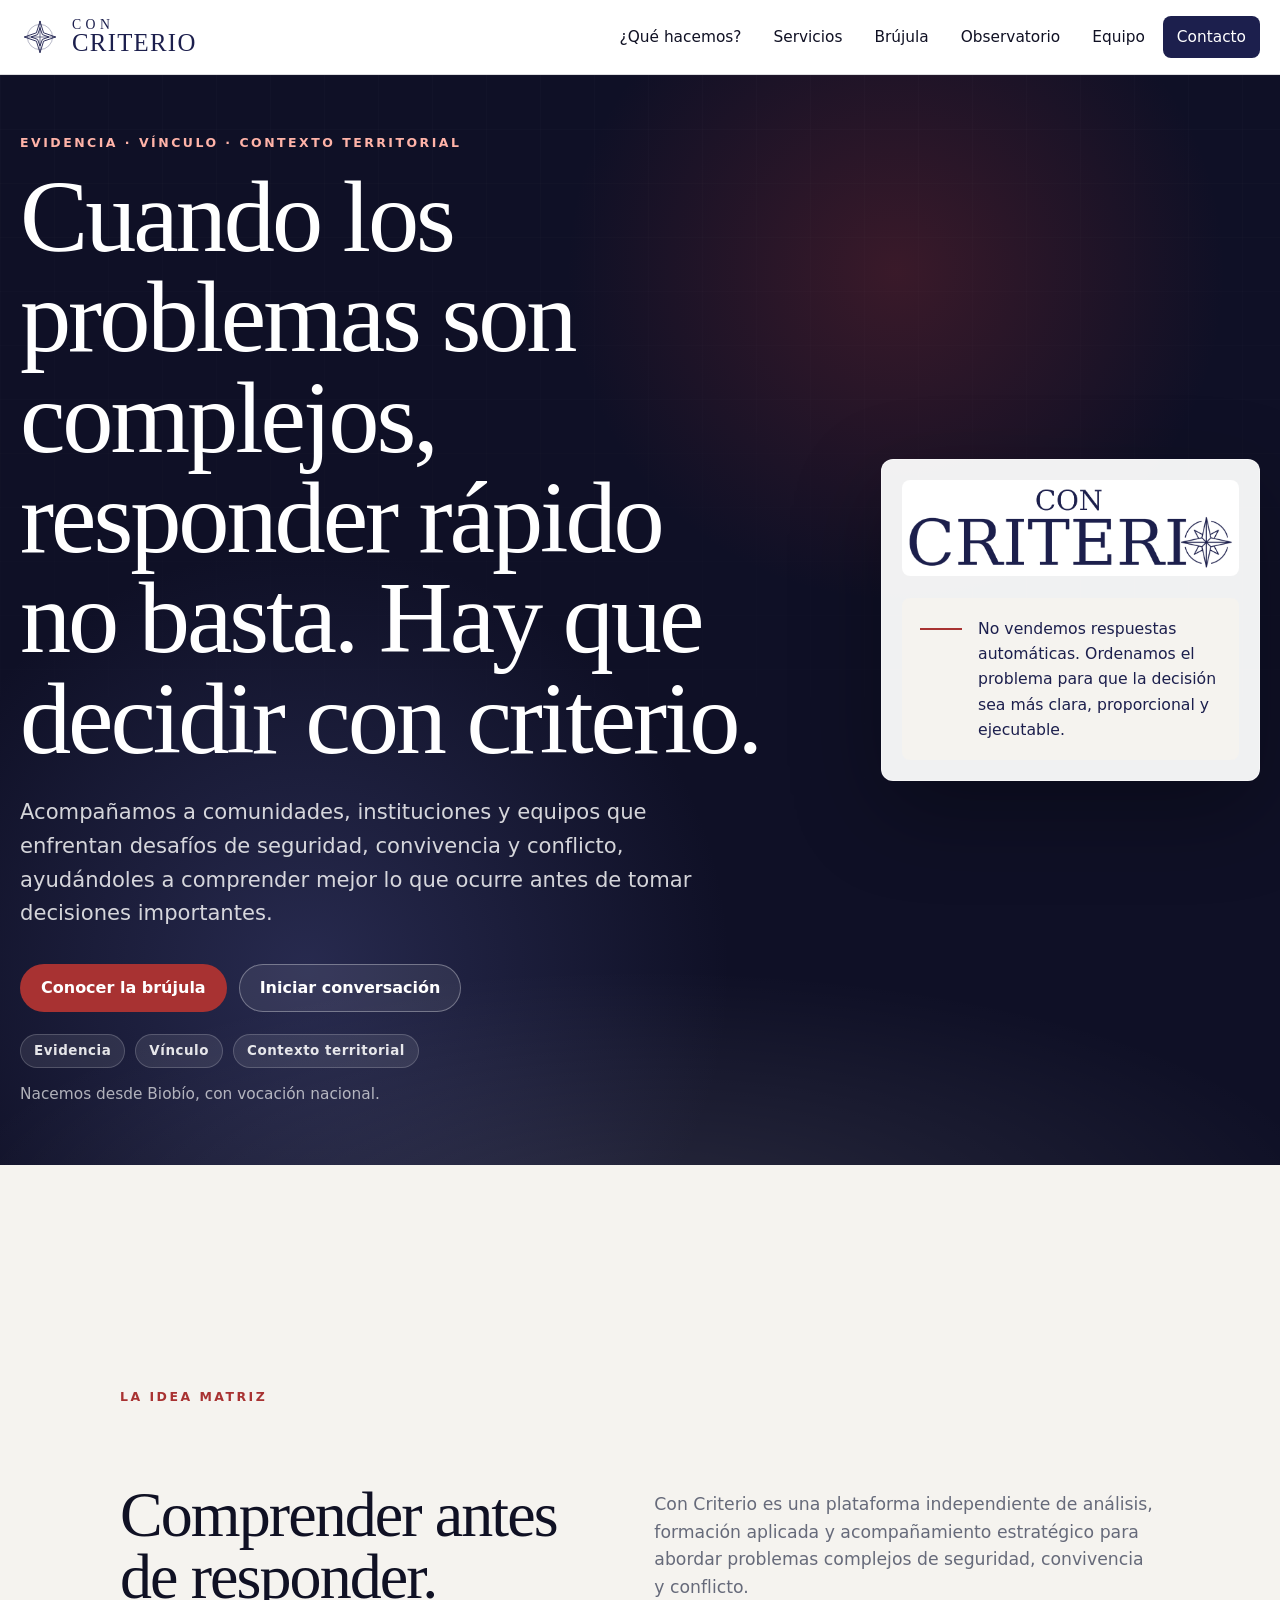
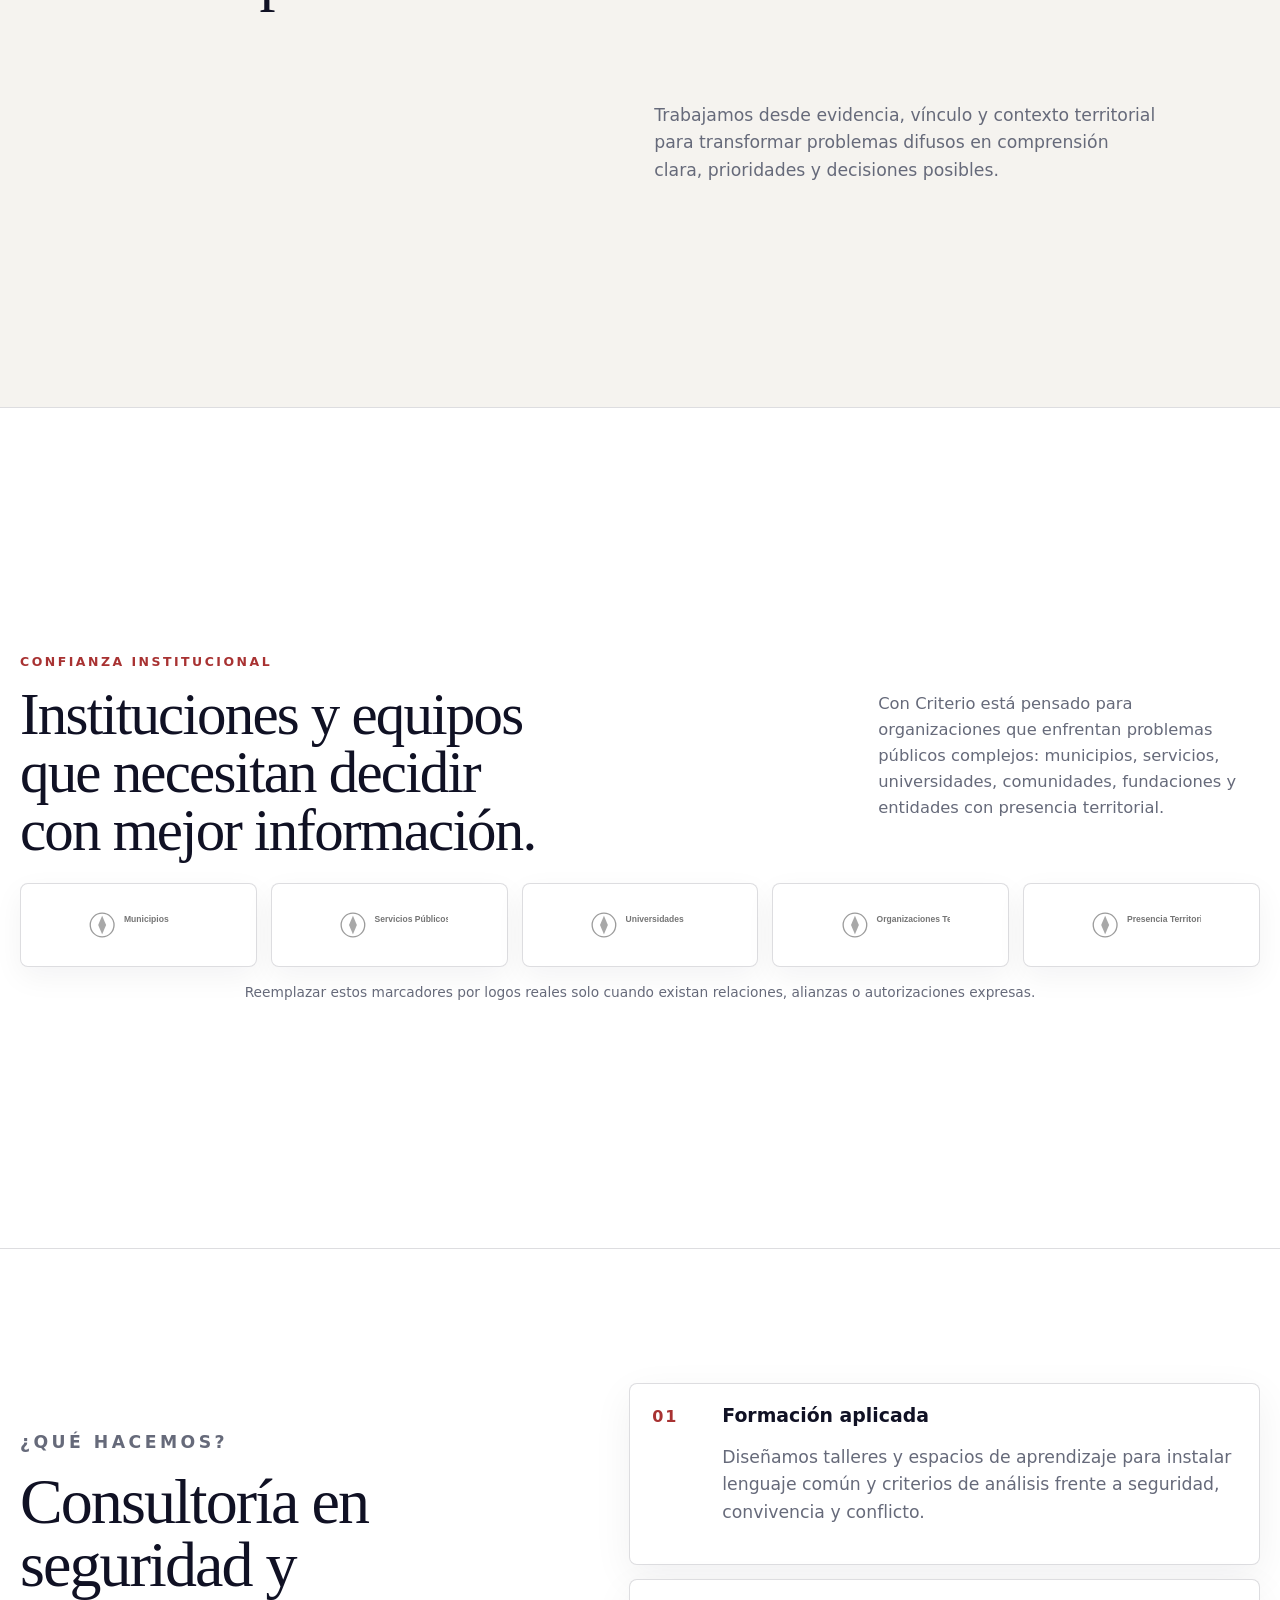
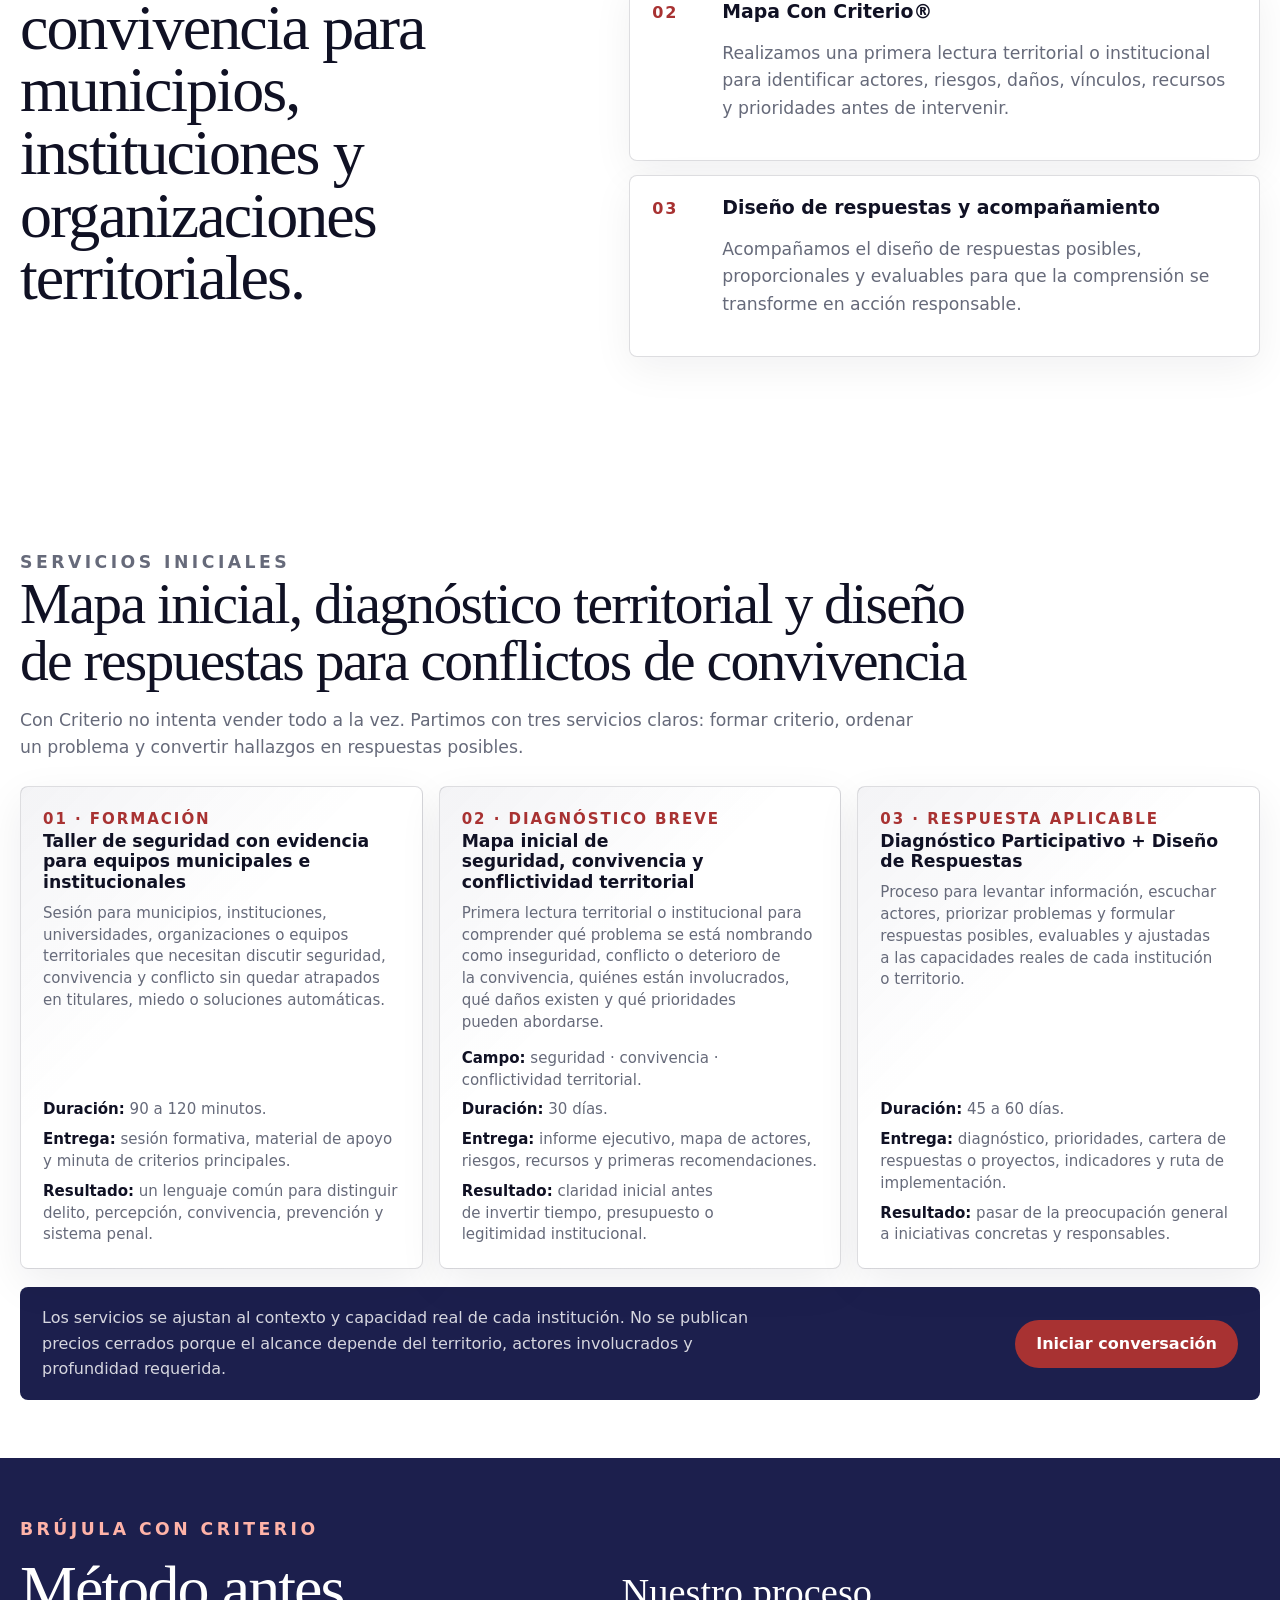
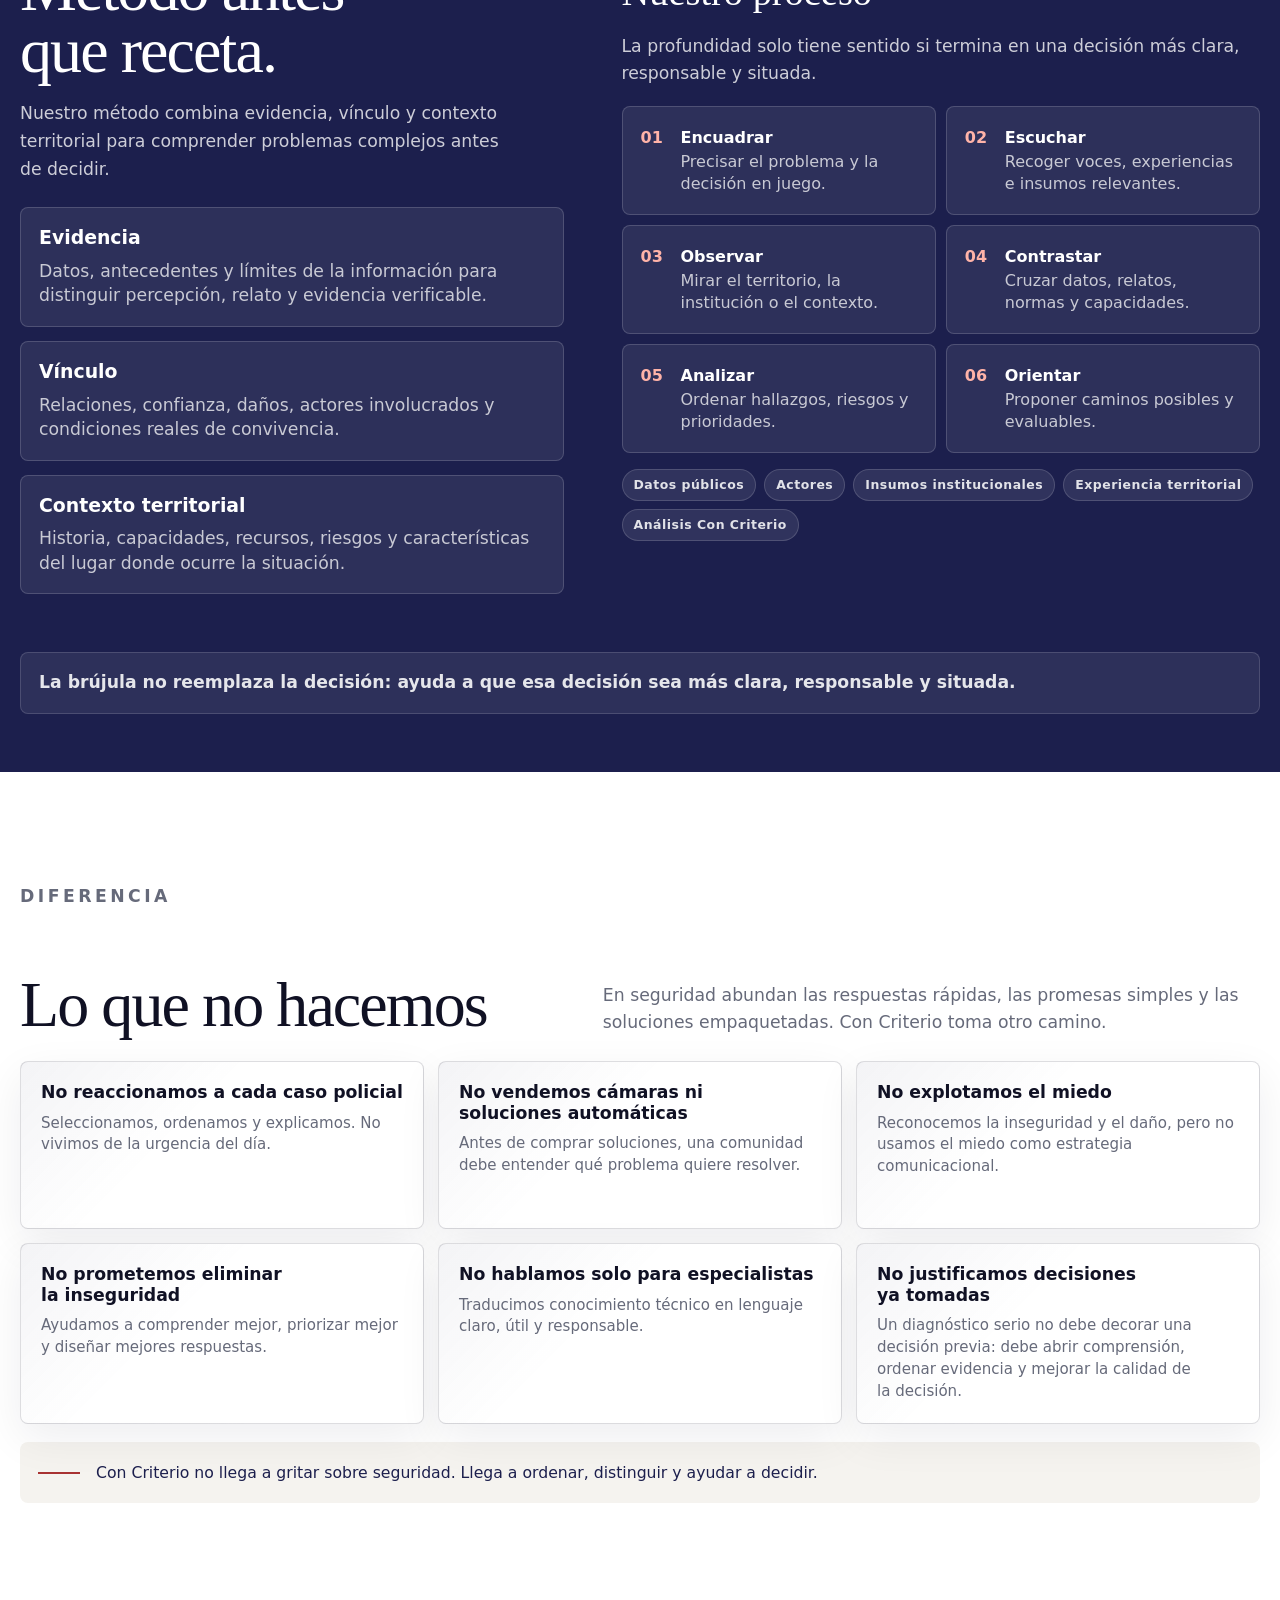
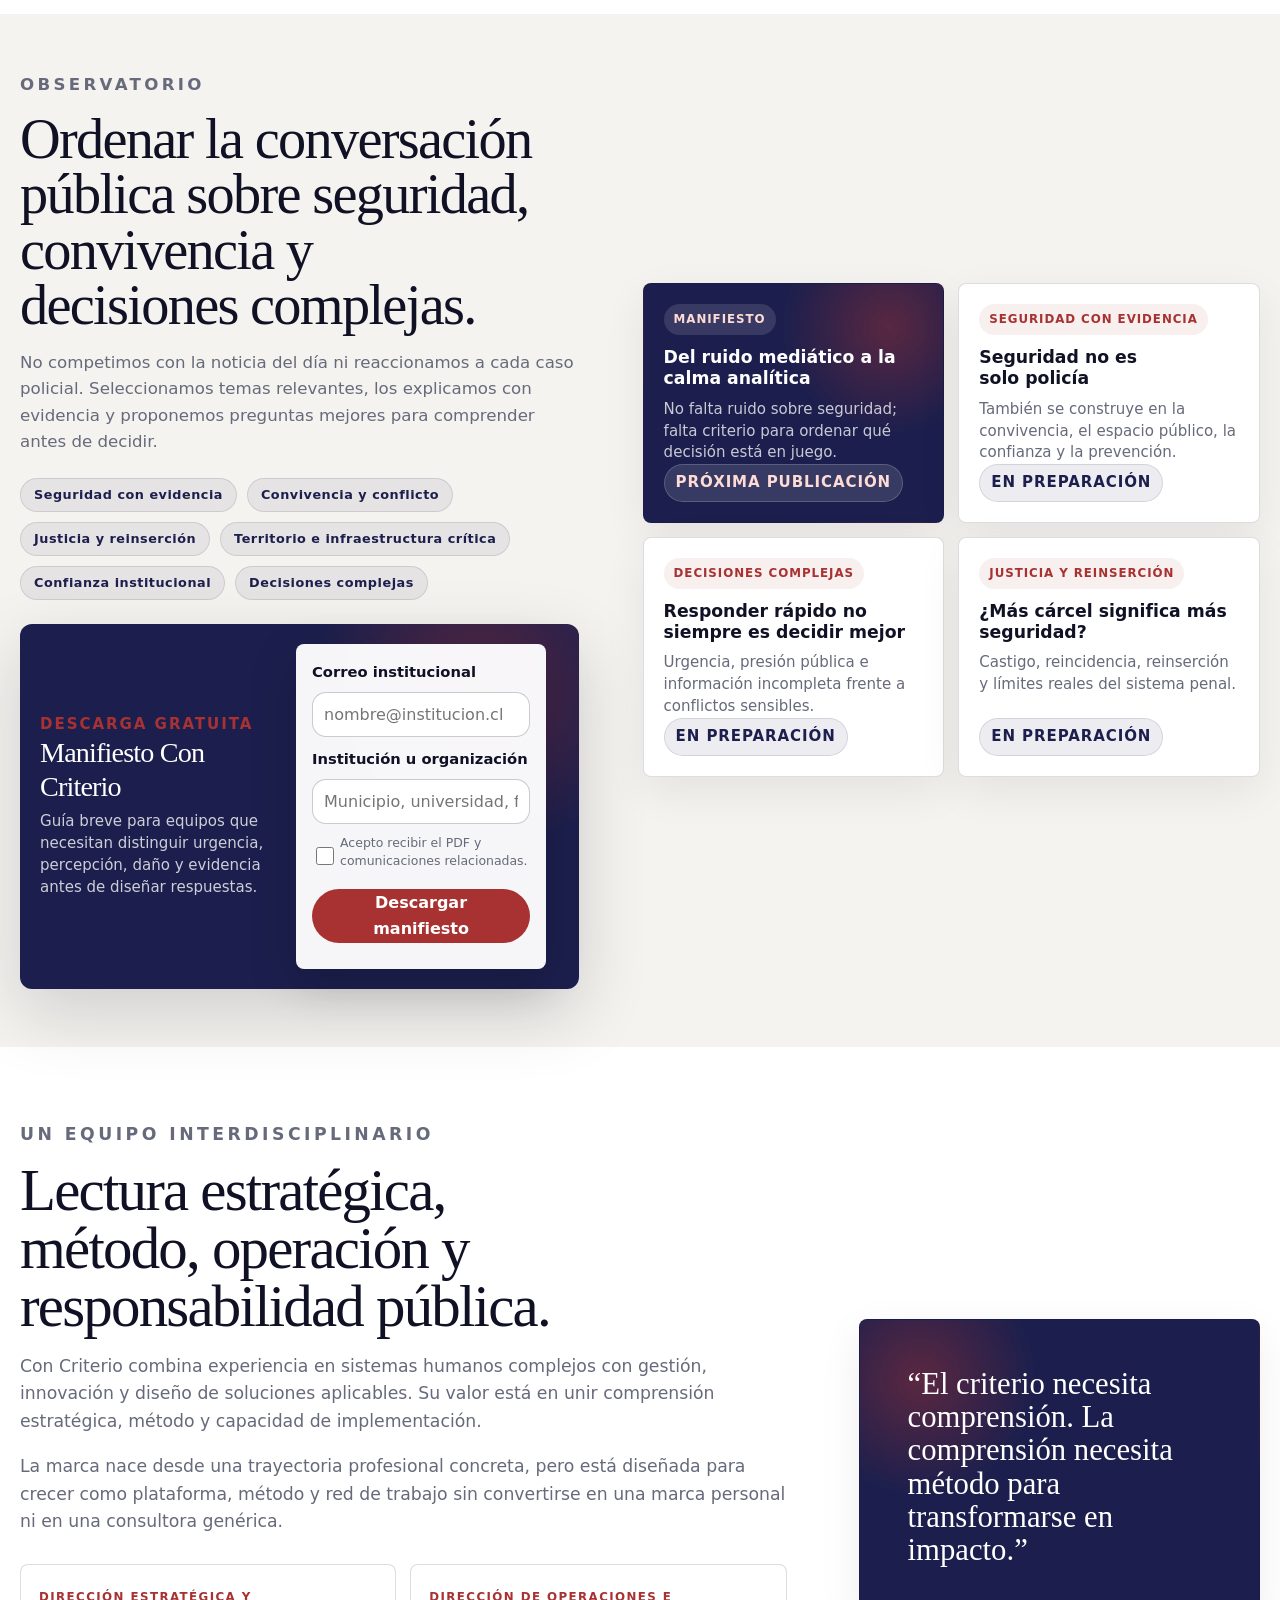
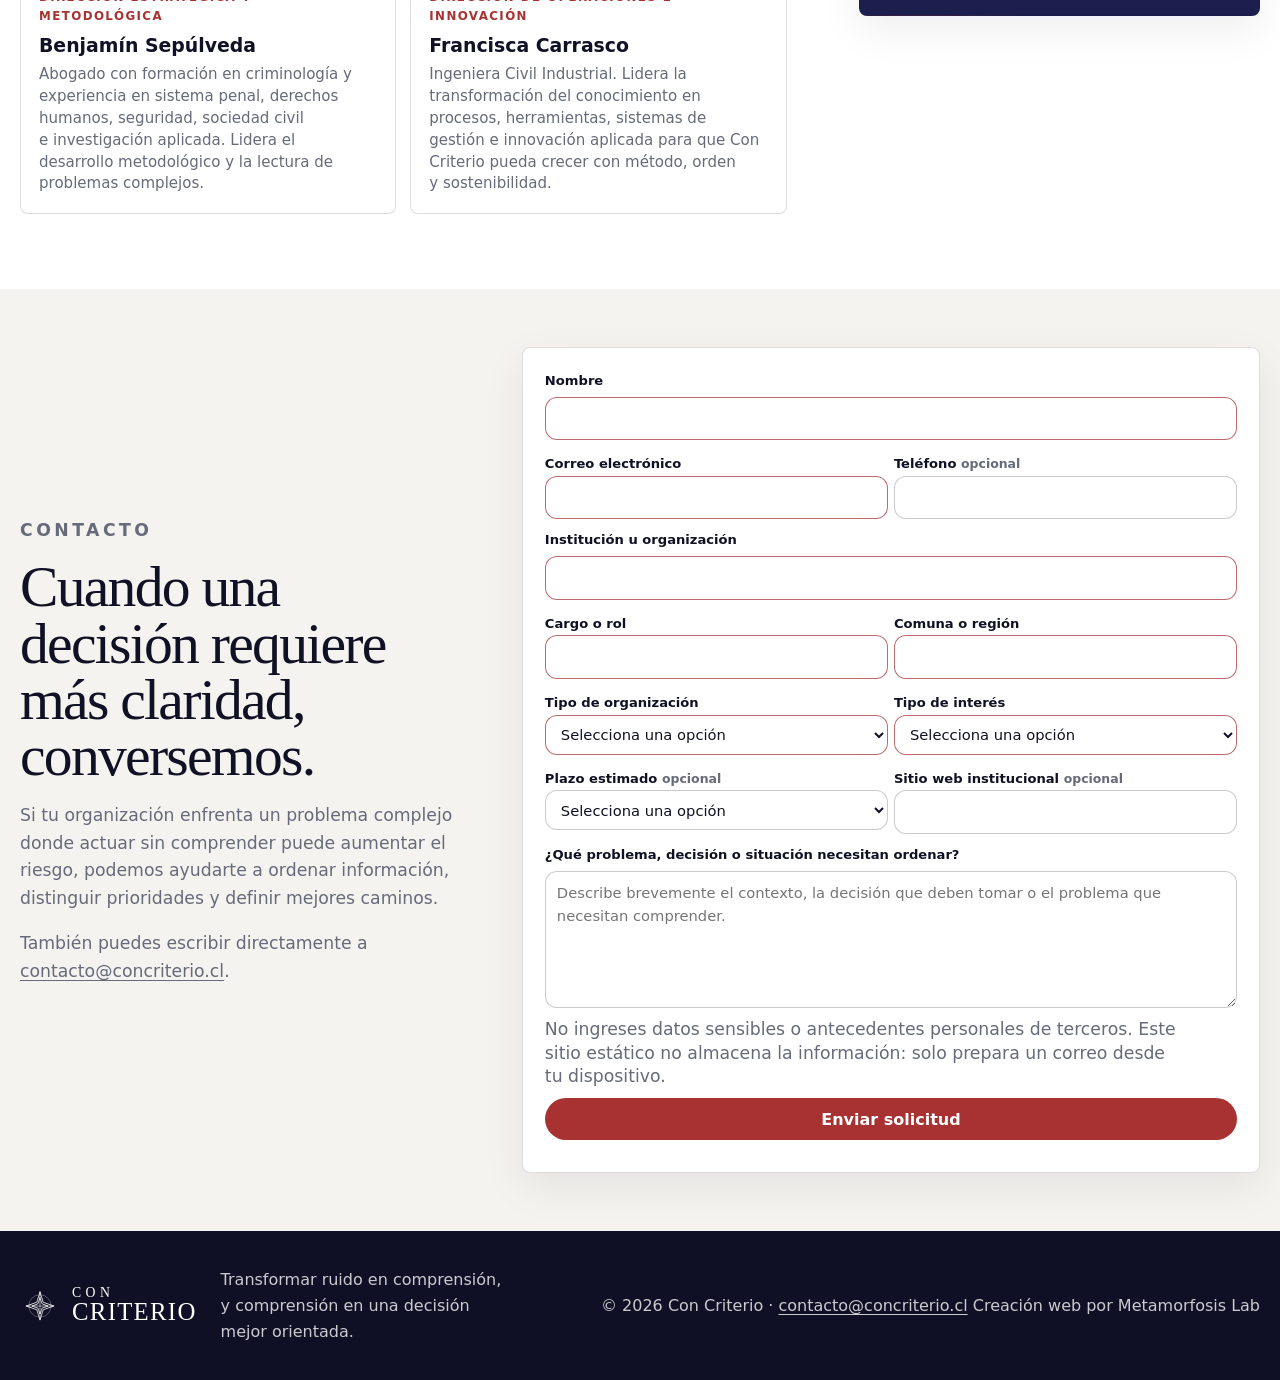
==== index.html @ 63859701 "Add files via upload" ====
<!doctype html>
<html lang="es-CL">
<head>
  <meta charset="utf-8">
  <meta name="viewport" content="width=device-width, initial-scale=1">
  <title>Con Criterio | Seguridad, convivencia y decisiones complejas</title>
  <meta name="description" content="Consultoría en seguridad y convivencia para municipios, instituciones y organizaciones territoriales. Con Criterio ayuda a comprender problemas complejos de conflicto, convivencia y seguridad antes de decidir.">
  <meta name="author" content="Con Criterio">
  <meta name="theme-color" content="#0f1026">
  <meta name="color-scheme" content="light dark">
  <meta name="referrer" content="strict-origin-when-cross-origin">
  <meta http-equiv="Content-Security-Policy" content="default-src 'self'; img-src 'self' data:; script-src 'self'; style-src 'self'; connect-src 'self' https://formspree.io; base-uri 'self'; form-action 'self' mailto: https://formspree.io; upgrade-insecure-requests">

  <link rel="canonical" href="https://www.concriterio.cl/">
  <link rel="icon" href="assets/favicon.svg" type="image/svg+xml">
  <link rel="manifest" href="site.webmanifest">

  <meta property="og:site_name" content="Con Criterio">
  <meta property="og:type" content="website">
  <meta property="og:title" content="Con Criterio | Decidir con criterio">
  <meta property="og:description" content="Una brújula metodológica para comprender problemas complejos de seguridad, convivencia y conflicto antes de decidir.">
  <meta property="og:url" content="https://www.concriterio.cl/">
  <meta property="og:image" content="https://www.concriterio.cl/assets/logo-concriterio-prototipo.png">

  <meta name="twitter:card" content="summary_large_image">

  <link rel="preload" href="./css/styles.css" as="style">
  <link rel="stylesheet" href="./css/styles.css">
</head>

<body>
  <a class="skip-link" href="#contenido">Saltar al contenido principal</a>

  <header class="site-header" data-header>
    <nav class="nav container nav-container" aria-label="Navegación principal">
      <a class="brand" href="#inicio" aria-label="Con Criterio, inicio">
        <span class="brand-mark" aria-hidden="true">
          <img src="assets/compass.svg" alt="" width="36" height="36">
        </span>
        <span class="brand-text">
          <span>Con</span>
          <strong>Criterio</strong>
        </span>
      </a>

      <button class="nav-toggle" type="button" aria-label="Abrir menú" aria-expanded="false" aria-controls="menu-principal">
        <span></span><span></span><span></span>
      </button>

      <ul class="nav-menu" id="menu-principal" data-menu>
        <li><a href="#que-hacemos">¿Qué hacemos?</a></li>
        <li><a href="#servicios">Servicios</a></li>
        <li><a href="#metodo">Brújula</a></li>
        <li><a href="#observatorio">Observatorio</a></li>
        <li><a href="#sobre">Equipo</a></li>
        <li><a class="nav-cta" href="#contacto">Contacto</a></li>
      </ul>
    </nav>
  </header>

  <main id="contenido">
    <section class="hero section" id="inicio" aria-labelledby="hero-title">
      <div class="hero-bg" aria-hidden="true"></div>

      <div class="container hero-grid">
        <div class="hero-content">
          <p class="eyebrow">Evidencia · vínculo · contexto territorial</p>

          <h1 id="hero-title">Cuando los problemas son complejos, responder rápido no basta. Hay que decidir con criterio.</h1>

          <p class="hero-lead">
            Acompañamos a comunidades, instituciones y equipos que enfrentan desafíos de seguridad,
            convivencia y conflicto, ayudándoles a comprender mejor lo que ocurre antes de tomar
            decisiones importantes.
          </p>

          <div class="hero-actions" aria-label="Acciones principales">
            <a class="button button-primary" href="#metodo">Conocer la brújula</a>
            <a class="button button-secondary" href="#contacto">Iniciar conversación</a>
          </div>

          <div class="hero-pill-list" aria-label="Ejes de trabajo">
            <span>Evidencia</span>
            <span>Vínculo</span>
            <span>Contexto territorial</span>
          </div>

          <p class="hero-origin">Nacemos desde Biobío, con vocación nacional.</p>
        </div>

        <aside class="hero-card" aria-label="Promesa de Con Criterio">
          <img class="hero-logo" src="assets/logo-concriterio-prototipo.png" alt="Prototipo de logo Con Criterio">

          <div class="orientation-box">
            <span class="orientation-line"></span>
            <p>No vendemos respuestas automáticas. Ordenamos el problema para que la decisión sea más clara, proporcional y ejecutable.</p>
          </div>
        </aside>
      </div>
    </section>

    <section class="section intro" aria-labelledby="intro-title">
      <div class="container narrow">
        <p class="section-kicker">La idea matriz</p>
        <h2 id="intro-title">Comprender antes de responder.</h2>
        <p>
          Con Criterio es una plataforma independiente de análisis, formación aplicada y acompañamiento estratégico
          para abordar problemas complejos de seguridad, convivencia y conflicto.
        </p>
        <p>
          Trabajamos desde evidencia, vínculo y contexto territorial para transformar problemas difusos en comprensión
          clara, prioridades y decisiones posibles.
        </p>
      </div>
    </section>

    <section class="section trust-section" aria-labelledby="trust-title">
      <div class="container">
        <div class="trust-head">
          <div>
            <p class="section-kicker">Confianza institucional</p>
            <h2 id="trust-title">Instituciones y equipos que necesitan decidir con mejor información.</h2>
          </div>

          <p>
            Con Criterio está pensado para organizaciones que enfrentan problemas públicos complejos:
            municipios, servicios, universidades, comunidades, fundaciones y entidades con presencia territorial.
          </p>
        </div>

        <ul class="trust-logos" aria-label="Ámbitos institucionales para reemplazar por logos autorizados">
          <li>
            <img src="./assets/logos/logo-municipios.svg" alt="Municipios">
          </li>
          <li>
            <img src="./assets/logos/logo-servicios-publicos.svg" alt="Servicios públicos">
          </li>
          <li>
            <img src="./assets/logos/logo-universidades.svg" alt="Universidades y centros de estudio">
          </li>
          <li>
            <img src="./assets/logos/logo-organizaciones-territoriales.svg" alt="Organizaciones territoriales">
          </li>
          <li>
            <img src="./assets/logos/logo-empresas-territoriales.svg" alt="Empresas con presencia territorial">
          </li>
        </ul>

        <p class="trust-note">
          Reemplazar estos marcadores por logos reales solo cuando existan relaciones, alianzas o autorizaciones expresas.
        </p>
      </div>
    </section>

    <section class="section split" id="que-hacemos" aria-labelledby="what-title">
      <div class="container split-grid">
        <div>
          <p class="section-kicker">¿Qué hacemos?</p>
          <h2 id="what-title">Consultoría en seguridad y convivencia para municipios, instituciones y organizaciones territoriales.</h2>
        </div>

        <div class="feature-list">
          <article class="feature-item">
            <span class="feature-number">01</span>
            <div>
              <h3>Formación aplicada</h3>
              <p>Diseñamos talleres y espacios de aprendizaje para instalar lenguaje común y criterios de análisis frente a seguridad, convivencia y conflicto.</p>
            </div>
          </article>

          <article class="feature-item">
            <span class="feature-number">02</span>
            <div>
              <h3>Mapa Con Criterio®</h3>
              <p>Realizamos una primera lectura territorial o institucional para identificar actores, riesgos, daños, vínculos, recursos y prioridades antes de intervenir.</p>
            </div>
          </article>

          <article class="feature-item">
            <span class="feature-number">03</span>
            <div>
              <h3>Diseño de respuestas y acompañamiento</h3>
              <p>Acompañamos el diseño de respuestas posibles, proporcionales y evaluables para que la comprensión se transforme en acción responsable.</p>
            </div>
          </article>
        </div>
      </div>
    </section>

    <section class="section services" id="servicios" aria-labelledby="services-title">
      <div class="container">
        <div class="section-head">
          <p class="section-kicker">Servicios iniciales</p>
          <h2 id="services-title">Mapa inicial, diagnóstico territorial y diseño de respuestas para conflictos de convivencia</h2>
          <p>
            Con Criterio no intenta vender todo a la vez. Partimos con tres servicios claros:
            formar criterio, ordenar un problema y convertir hallazgos en respuestas posibles.
          </p>
        </div>

        <div class="cards-grid product-grid">
          <article class="service-card product-card">
            <p class="card-kicker">01 · Formación</p>
            <h3>Taller de seguridad con evidencia para equipos municipales e institucionales</h3>
            <p>
              Sesión para municipios, instituciones, universidades, organizaciones o equipos territoriales que necesitan
              discutir seguridad, convivencia y conflicto sin quedar atrapados en titulares, miedo o soluciones automáticas.
            </p>
            <ul class="service-meta">
              <li><strong>Duración:</strong> 90 a 120 minutos.</li>
              <li><strong>Entrega:</strong> sesión formativa, material de apoyo y minuta de criterios principales.</li>
              <li><strong>Resultado:</strong> un lenguaje común para distinguir delito, percepción, convivencia, prevención y sistema penal.</li>
            </ul>
          </article>

          <article class="service-card product-card">
            <p class="card-kicker">02 · Diagnóstico breve</p>
            <h3>Mapa inicial de seguridad, convivencia y conflictividad territorial</h3>
            <p>
              Primera lectura territorial o institucional para comprender qué problema se está nombrando como inseguridad,
              conflicto o deterioro de la convivencia, quiénes están involucrados, qué daños existen y qué prioridades pueden abordarse.
            </p>
            <ul class="service-meta">
              <li><strong>Campo:</strong> seguridad · convivencia · conflictividad territorial.</li>
              <li><strong>Duración:</strong> 30 días.</li>
              <li><strong>Entrega:</strong> informe ejecutivo, mapa de actores, riesgos, recursos y primeras recomendaciones.</li>
              <li><strong>Resultado:</strong> claridad inicial antes de invertir tiempo, presupuesto o legitimidad institucional.</li>
            </ul>
          </article>

          <article class="service-card product-card">
            <p class="card-kicker">03 · Respuesta aplicable</p>
            <h3>Diagnóstico Participativo + Diseño de Respuestas</h3>
            <p>
              Proceso para levantar información, escuchar actores, priorizar problemas y formular respuestas posibles,
              evaluables y ajustadas a las capacidades reales de cada institución o territorio.
            </p>
            <ul class="service-meta">
              <li><strong>Duración:</strong> 45 a 60 días.</li>
              <li><strong>Entrega:</strong> diagnóstico, prioridades, cartera de respuestas o proyectos, indicadores y ruta de implementación.</li>
              <li><strong>Resultado:</strong> pasar de la preocupación general a iniciativas concretas y responsables.</li>
            </ul>
          </article>
        </div>

        <div class="services-note">
          <p>
            Los servicios se ajustan al contexto y capacidad real de cada institución. No se publican precios cerrados
            porque el alcance depende del territorio, actores involucrados y profundidad requerida.
          </p>
          <a class="button button-primary" href="#contacto">Iniciar conversación</a>
        </div>
      </div>
    </section>

    <section class="section method page-panel" id="metodo" aria-labelledby="method-title">
      <div class="container method-panel">
        <div class="method-copy">
          <p class="section-kicker">Brújula Con Criterio</p>
          <h2 id="method-title">Método antes que receta.</h2>
          <p>
            Nuestro método combina evidencia, vínculo y contexto territorial para comprender problemas complejos antes de decidir.
          </p>

          <div class="compass-grid" aria-label="Dimensiones de la Brújula Con Criterio">
            <article class="compass-card">
              <h3>Evidencia</h3>
              <p>Datos, antecedentes y límites de la información para distinguir percepción, relato y evidencia verificable.</p>
            </article>

            <article class="compass-card">
              <h3>Vínculo</h3>
              <p>Relaciones, confianza, daños, actores involucrados y condiciones reales de convivencia.</p>
            </article>

            <article class="compass-card">
              <h3>Contexto territorial</h3>
              <p>Historia, capacidades, recursos, riesgos y características del lugar donde ocurre la situación.</p>
            </article>
          </div>
        </div>

        <div class="process-panel">
          <div class="section-head compact">
            <h3>Nuestro proceso</h3>
            <p>La profundidad solo tiene sentido si termina en una decisión más clara, responsable y situada.</p>
          </div>

          <ol class="steps">
            <li>
              <strong>Encuadrar</strong>
              <span>Precisar el problema y la decisión en juego.</span>
            </li>
            <li>
              <strong>Escuchar</strong>
              <span>Recoger voces, experiencias e insumos relevantes.</span>
            </li>
            <li>
              <strong>Observar</strong>
              <span>Mirar el territorio, la institución o el contexto.</span>
            </li>
            <li>
              <strong>Contrastar</strong>
              <span>Cruzar datos, relatos, normas y capacidades.</span>
            </li>
            <li>
              <strong>Analizar</strong>
              <span>Ordenar hallazgos, riesgos y prioridades.</span>
            </li>
            <li>
              <strong>Orientar</strong>
              <span>Proponer caminos posibles y evaluables.</span>
            </li>
          </ol>

          <div class="source-strip" aria-label="Cinco fuentes para decidir mejor">
            <span>Datos públicos</span>
            <span>Actores</span>
            <span>Insumos institucionales</span>
            <span>Experiencia territorial</span>
            <span>Análisis Con Criterio</span>
          </div>
        </div>

        <p class="method-close">La brújula no reemplaza la decisión: ayuda a que esa decisión sea más clara, responsable y situada.</p>
      </div>
    </section>

    <section class="section principles" aria-labelledby="not-title">
      <div class="container">
        <div class="section-head">
          <p class="section-kicker">Diferencia</p>
          <h2 id="not-title">Lo que no hacemos</h2>
          <p>
            En seguridad abundan las respuestas rápidas, las promesas simples y las soluciones empaquetadas.
            Con Criterio toma otro camino.
          </p>
        </div>

        <div class="cards-grid">
          <article class="service-card">
            <h3>No reaccionamos a cada caso policial</h3>
            <p>Seleccionamos, ordenamos y explicamos. No vivimos de la urgencia del día.</p>
          </article>

          <article class="service-card">
            <h3>No vendemos cámaras ni soluciones automáticas</h3>
            <p>Antes de comprar soluciones, una comunidad debe entender qué problema quiere resolver.</p>
          </article>

          <article class="service-card">
            <h3>No explotamos el miedo</h3>
            <p>Reconocemos la inseguridad y el daño, pero no usamos el miedo como estrategia comunicacional.</p>
          </article>

          <article class="service-card">
            <h3>No prometemos eliminar la inseguridad</h3>
            <p>Ayudamos a comprender mejor, priorizar mejor y diseñar mejores respuestas.</p>
          </article>

          <article class="service-card">
            <h3>No hablamos solo para especialistas</h3>
            <p>Traducimos conocimiento técnico en lenguaje claro, útil y responsable.</p>
          </article>

          <article class="service-card">
            <h3>No justificamos decisiones ya tomadas</h3>
            <p>Un diagnóstico serio no debe decorar una decisión previa: debe abrir comprensión, ordenar evidencia y mejorar la calidad de la decisión.</p>
          </article>
        </div>

        <div class="orientation-box wide">
          <span class="orientation-line"></span>
          <p>Con Criterio no llega a gritar sobre seguridad. Llega a ordenar, distinguir y ayudar a decidir.</p>
        </div>
      </div>
    </section>

    <section class="section observatory page-panel" id="observatorio" aria-labelledby="observatory-title">
      <div class="container observatory-panel">
        <div class="observatory-copy">
          <p class="section-kicker">Observatorio</p>
          <h2 id="observatory-title">Ordenar la conversación pública sobre seguridad, convivencia y decisiones complejas.</h2>
          <p>
            No competimos con la noticia del día ni reaccionamos a cada caso policial. Seleccionamos temas relevantes,
            los explicamos con evidencia y proponemos preguntas mejores para comprender antes de decidir.
          </p>

          <div class="category-list" aria-label="Categorías del Observatorio Con Criterio">
            <span>Seguridad con evidencia</span>
            <span>Convivencia y conflicto</span>
            <span>Justicia y reinserción</span>
            <span>Territorio e infraestructura crítica</span>
            <span>Confianza institucional</span>
            <span>Decisiones complejas</span>
          </div>

          <aside class="lead-magnet-card compact-lead" aria-labelledby="lead-magnet-title">
            <div class="lead-magnet-content">
              <p class="card-kicker">Descarga gratuita</p>
              <h3 id="lead-magnet-title">Manifiesto Con Criterio</h3>
              <p>
                Guía breve para equipos que necesitan distinguir urgencia, percepción, daño y evidencia antes de diseñar respuestas.
              </p>
            </div>

            <form
              class="lead-form"
              id="lead-form"
              action="https://formspree.io/f/REEMPLAZAR_ID_FORM"
              method="POST"
              data-download="./assets/manifiesto-con-criterio.pdf"
              novalidate
            >
              <input type="hidden" name="_subject" value="Nuevo lead - Manifiesto Con Criterio">

              <div class="form-row">
                <label for="lead-email">Correo institucional</label>
                <input id="lead-email" name="email" type="email" autocomplete="email" placeholder="nombre@institucion.cl" required maxlength="120">
              </div>

              <div class="form-row">
                <label for="lead-institution">Institución u organización</label>
                <input id="lead-institution" name="institution" type="text" autocomplete="organization" placeholder="Municipio, universidad, fundación..." maxlength="120">
              </div>

              <label class="lead-consent">
                <input type="checkbox" name="consent" required>
                <span>Acepto recibir el PDF y comunicaciones relacionadas.</span>
              </label>

              <button class="button button-primary" type="submit">Descargar manifiesto</button>
              <p class="form-status" id="lead-status" role="status" aria-live="polite"></p>
            </form>
          </aside>
        </div>

        <div class="article-grid compact-articles">
          <article class="article-card featured">
            <span>Manifiesto</span>
            <h3>Del ruido mediático a la calma analítica</h3>
            <p>No falta ruido sobre seguridad; falta criterio para ordenar qué decisión está en juego.</p>
            <p class="status-badge">Próxima publicación</p>
          </article>

          <article class="article-card">
            <span>Seguridad con evidencia</span>
            <h3>Seguridad no es solo policía</h3>
            <p>También se construye en la convivencia, el espacio público, la confianza y la prevención.</p>
            <p class="status-badge">En preparación</p>
          </article>

          <article class="article-card">
            <span>Decisiones complejas</span>
            <h3>Responder rápido no siempre es decidir mejor</h3>
            <p>Urgencia, presión pública e información incompleta frente a conflictos sensibles.</p>
            <p class="status-badge">En preparación</p>
          </article>

          <article class="article-card">
            <span>Justicia y reinserción</span>
            <h3>¿Más cárcel significa más seguridad?</h3>
            <p>Castigo, reincidencia, reinserción y límites reales del sistema penal.</p>
            <p class="status-badge">En preparación</p>
          </article>
        </div>
      </div>
    </section>

    <section class="section about" id="sobre" aria-labelledby="about-title">
      <div class="container about-grid">
        <div>
          <p class="section-kicker">Un equipo interdisciplinario</p>
          <h2 id="about-title">Lectura estratégica, método, operación y responsabilidad pública.</h2>

          <p>
            Con Criterio combina experiencia en sistemas humanos complejos con gestión, innovación y diseño
            de soluciones aplicables. Su valor está en unir comprensión estratégica, método y capacidad de implementación.
          </p>

          <p>
            La marca nace desde una trayectoria profesional concreta, pero está diseñada para crecer como plataforma,
            método y red de trabajo sin convertirse en una marca personal ni en una consultora genérica.
          </p>

          <div class="team-list" aria-label="Equipo Con Criterio">
            <article>
              <span>Dirección Estratégica y Metodológica</span>
              <h3>Benjamín Sepúlveda</h3>
              <p>
                Abogado con formación en criminología y experiencia en sistema penal, derechos humanos, seguridad,
                sociedad civil e investigación aplicada. Lidera el desarrollo metodológico y la lectura de problemas complejos.
              </p>
            </article>

            <article>
              <span>Dirección de Operaciones e Innovación</span>
              <h3>Francisca Carrasco</h3>
              <p>
                Ingeniera Civil Industrial. Lidera la transformación del conocimiento en procesos, herramientas,
                sistemas de gestión e innovación aplicada para que Con Criterio pueda crecer con método, orden y sostenibilidad.
              </p>
            </article>
          </div>
        </div>

        <div class="quote-card">
          <blockquote>
            “El criterio necesita comprensión. La comprensión necesita método para transformarse en impacto.”
          </blockquote>
        </div>
      </div>
    </section>

    <section class="section contact" id="contacto" aria-labelledby="contact-title">
      <div class="container contact-grid">
        <div>
          <p class="section-kicker">Contacto</p>
          <h2 id="contact-title">Cuando una decisión requiere más claridad, conversemos.</h2>
          <p>
            Si tu organización enfrenta un problema complejo donde actuar sin comprender puede aumentar el riesgo,
            podemos ayudarte a ordenar información, distinguir prioridades y definir mejores caminos.
          </p>
          <p>
            También puedes escribir directamente a
            <a href="mailto:contacto@concriterio.cl">contacto@concriterio.cl</a>.
          </p>
        </div>

        <form class="contact-form" id="contact-form" novalidate>
          <div class="form-row">
            <label for="name">Nombre</label>
            <input id="name" name="name" type="text" autocomplete="name" required maxlength="80">
          </div>

          <div class="form-row two-columns">
            <div>
              <label for="email">Correo electrónico</label>
              <input id="email" name="email" type="email" autocomplete="email" required maxlength="120">
            </div>

            <div>
              <label for="phone">Teléfono <span class="optional-label">opcional</span></label>
              <input id="phone" name="phone" type="tel" autocomplete="tel" maxlength="30">
            </div>
          </div>

          <div class="form-row">
            <label for="institution">Institución u organización</label>
            <input id="institution" name="institution" type="text" autocomplete="organization" required maxlength="120">
          </div>

          <div class="form-row two-columns">
            <div>
              <label for="role">Cargo o rol</label>
              <input id="role" name="role" type="text" required maxlength="80">
            </div>

            <div>
              <label for="region">Comuna o región</label>
              <input id="region" name="region" type="text" autocomplete="address-level2" required maxlength="80">
            </div>
          </div>

          <div class="form-row two-columns">
            <div>
              <label for="organization-type">Tipo de organización</label>
              <select id="organization-type" name="organizationType" required>
                <option value="">Selecciona una opción</option>
                <option>Municipio</option>
                <option>Servicio público</option>
                <option>Gobierno regional</option>
                <option>Universidad o centro de estudios</option>
                <option>Fundación u organización social</option>
                <option>Colegio o comunidad educativa</option>
                <option>Empresa con presencia territorial</option>
                <option>Otra organización</option>
              </select>
            </div>

            <div>
              <label for="interest">Tipo de interés</label>
              <select id="interest" name="interest" required>
                <option value="">Selecciona una opción</option>
                <option>Taller o formación aplicada</option>
                <option>Mapa Inicial Con Criterio</option>
                <option>Diagnóstico territorial o institucional</option>
                <option>Diseño de respuestas o proyectos</option>
                <option>Acompañamiento estratégico</option>
                <option>Alianza institucional</option>
                <option>Observatorio / prensa</option>
                <option>Otro</option>
              </select>
            </div>
          </div>

          <div class="form-row two-columns">
            <div>
              <label for="timeline">Plazo estimado <span class="optional-label">opcional</span></label>
              <select id="timeline" name="timeline">
                <option value="">Selecciona una opción</option>
                <option>Necesitamos conversar este mes</option>
                <option>Estamos explorando para los próximos 3 meses</option>
                <option>Estamos diseñando una iniciativa futura</option>
                <option>Solo queremos conocer Con Criterio</option>
              </select>
            </div>

            <div>
              <label for="website">Sitio web institucional <span class="optional-label">opcional</span></label>
              <input id="website" name="website" type="url" autocomplete="url" maxlength="160">
            </div>
          </div>

          <div class="form-row">
            <label for="message">¿Qué problema, decisión o situación necesitan ordenar?</label>
            <textarea
              id="message"
              name="message"
              rows="5"
              required
              maxlength="1200"
              placeholder="Describe brevemente el contexto, la decisión que deben tomar o el problema que necesitan comprender."
            ></textarea>
          </div>

          <p class="form-note">
            No ingreses datos sensibles o antecedentes personales de terceros.
            Este sitio estático no almacena la información: solo prepara un correo desde tu dispositivo.
          </p>

          <button class="button button-primary" type="submit">Enviar solicitud</button>
          <p class="form-status" id="form-status" role="status" aria-live="polite"></p>
        </form>
      </div>
    </section>
  </main>

  <footer class="site-footer">
    <div class="container footer-grid">
      <a class="brand footer-brand" href="#inicio" aria-label="Con Criterio, inicio">
        <span class="brand-mark" aria-hidden="true">
          <img src="assets/compass.svg" alt="" width="32" height="32">
        </span>
        <span class="brand-text">
          <span>Con</span>
          <strong>Criterio</strong>
        </span>
      </a>

      <p>Transformar ruido en comprensión, y comprensión en una decisión mejor orientada.</p>

      <p class="footer-meta">
        © <span id="year"></span> Con Criterio ·
        <a href="mailto:contacto@concriterio.cl">contacto@concriterio.cl</a>
        <span class="footer-credit">Creación web por Metamorfosis Lab</span>
      </p>
    </div>
  </footer>

  <script src="./js/main.js" defer></script>
</body>
</html>
---- css/styles.css ----
:root {
  --color-ink: #101124;
  --color-navy: #1c1f4d;
  --color-muted: #666a7a;
  --color-soft: #f5f3ef;
  --color-paper: #ffffff;
  --color-line: rgba(16, 17, 36, .14);
  --color-red: #a83232;
  --color-red-dark: #7f2424;
  --color-shadow: rgba(16, 17, 36, .12);
  --max-width: 1180px;
  --radius: 8px;
  --transition: 180ms ease;
  --font-sans: Inter, ui-sans-serif, system-ui, -apple-system, BlinkMacSystemFont, "Segoe UI", sans-serif;
  --font-serif: Georgia, "Times New Roman", serif;
}

*,
*::before,
*::after {
  box-sizing: border-box;
}

html {
  scroll-behavior: smooth;
  text-size-adjust: 100%;
}

body {
  margin: 0;
  color: var(--color-ink);
  background: var(--color-paper);
  font-family: var(--font-sans);
  line-height: 1.6;
}

body.menu-open {
  overflow: hidden;
}

img,
svg {
  display: block;
  max-width: 100%;
}

a {
  color: inherit;
  text-decoration-thickness: .08em;
  text-underline-offset: .18em;
}

button,
input,
select,
textarea {
  font: inherit;
}

.container {
  width: min(100% - 32px, var(--max-width));
  margin-inline: auto;
}

.narrow {
  width: min(100% - 32px, 860px);
}

.section {
  padding: clamp(72px, 8vw, 120px) 0;
}

.skip-link {
  position: absolute;
  left: 16px;
  top: 10px;
  z-index: 1000;
  transform: translateY(-140%);
  padding: 10px 14px;
  color: var(--color-paper);
  background: var(--color-red);
  border-radius: 999px;
  transition: transform var(--transition);
}

.skip-link:focus {
  transform: translateY(0);
}

:focus-visible {
  outline: 3px solid rgba(168, 50, 50, .48);
  outline-offset: 4px;
}

.site-header {
  position: sticky;
  inset-block-start: 0;
  z-index: 999;
  background: rgba(255, 255, 255, .88);
  backdrop-filter: blur(16px);
  border-bottom: 1px solid var(--color-line);
}

.nav {
  display: flex;
  align-items: center;
  justify-content: space-between;
  min-height: 74px;
  gap: 24px;
}

.brand {
  display: inline-flex;
  align-items: center;
  gap: 12px;
  color: var(--color-navy);
  text-decoration: none;
}

.brand-mark {
  width: 40px;
  height: 40px;
  display: grid;
  place-items: center;
}

.brand-text {
  display: grid;
  gap: 0;
  line-height: 1;
  letter-spacing: .08em;
  text-transform: uppercase;
}

.brand-text span {
  font-family: var(--font-serif);
  font-size: .86rem;
  letter-spacing: .32em;
}

.brand-text strong {
  font-family: var(--font-serif);
  font-size: 1.55rem;
  font-weight: 500;
}

.nav-menu {
  display: flex;
  align-items: center;
  gap: 4px;
  margin: 0;
  padding: 0;
  list-style: none;
}

.nav-menu a {
  display: inline-flex;
  align-items: center;
  min-height: 42px;
  padding: 0 14px;
  color: var(--color-ink);
  font-size: .96rem;
  text-decoration: none;
  border-radius: 8px;
  transition: background var(--transition), color var(--transition);
}

.nav-menu a:hover {
  background: rgba(28, 31, 77, .08);
}

.nav-menu .nav-cta {
  color: var(--color-paper);
  background: var(--color-navy);
}

.nav-menu .nav-cta:hover {
  background: var(--color-red-dark);
}

.nav-toggle {
  display: none;
  width: 44px;
  height: 44px;
  border: 1px solid var(--color-line);
  background: transparent;
  border-radius: 999px;
  cursor: pointer;
}

.nav-toggle span {
  display: block;
  width: 18px;
  height: 2px;
  margin: 4px auto;
  background: var(--color-navy);
  transition: transform var(--transition), opacity var(--transition);
}

.hero {
  position: relative;
  min-height: calc(100svh - 74px);
  display: grid;
  align-items: center;
  overflow: hidden;
  color: var(--color-paper);
  background:
    radial-gradient(circle at 70% 18%, rgba(168, 50, 50, .28), transparent 26%),
    radial-gradient(circle at 24% 82%, rgba(82, 88, 150, .36), transparent 32%),
    #0f1026;
}

.hero-bg {
  position: absolute;
  inset: 0;
  pointer-events: none;
  opacity: .3;
  background-image:
    linear-gradient(rgba(255, 255, 255, .05) 1px, transparent 1px),
    linear-gradient(90deg, rgba(255, 255, 255, .05) 1px, transparent 1px);
  background-size: 54px 54px;
  mask-image: linear-gradient(to bottom, black, transparent 78%);
}

.hero::after {
  content: "";
  position: absolute;
  inset: auto -10% -30% -10%;
  height: 50%;
  background: radial-gradient(ellipse at center, rgba(255, 255, 255, .1), transparent 65%);
}

.hero-grid {
  position: relative;
  z-index: 1;
  display: grid;
  grid-template-columns: minmax(0, 1.08fr) minmax(320px, .72fr);
  align-items: center;
  gap: clamp(32px, 6vw, 72px);
}

.eyebrow,
.section-kicker {
  margin: 0 0 14px;
  color: var(--color-red);
  font-size: .78rem;
  font-weight: 800;
  letter-spacing: .2em;
  text-transform: uppercase;
}

.hero .eyebrow {
  color: #ffb3a8;
}

h1,
h2,
h3,
p {
  overflow-wrap: break-word;
}

h1,
h2 {
  margin: 0;
  font-family: var(--font-serif);
  font-weight: 500;
  letter-spacing: -.03em;
  line-height: .98;
}

h1 {
  max-width: 860px;
  font-size: clamp(3rem, 8vw, 6.7rem);
}

h2 {
  font-size: clamp(2.25rem, 5vw, 4.6rem);
}

h3 {
  margin: 0 0 10px;
  font-size: 1.18rem;
  line-height: 1.2;
}

.hero-lead {
  max-width: 720px;
  margin: 26px 0 0;
  color: rgba(255, 255, 255, .82);
  font-size: clamp(1.06rem, 2vw, 1.32rem);
}

.hero-actions {
  display: flex;
  flex-wrap: wrap;
  gap: 12px;
  margin-block-start: 34px;
}

.button {
  display: inline-flex;
  align-items: center;
  justify-content: center;
  min-height: 48px;
  padding: 0 20px;
  border: 1px solid transparent;
  border-radius: 999px;
  font-weight: 750;
  text-decoration: none;
  cursor: pointer;
  transition: transform var(--transition), background var(--transition), border-color var(--transition);
}

.button:hover {
  transform: translateY(-1px);
}

.button-primary {
  color: var(--color-paper);
  background: var(--color-red);
}

.button-primary:hover {
  background: var(--color-red-dark);
}

.button-secondary {
  color: var(--color-paper);
  border-color: rgba(255, 255, 255, .32);
  background: rgba(255, 255, 255, .08);
}

.button-secondary:hover {
  border-color: rgba(255, 255, 255, .68);
  background: rgba(255, 255, 255, .14);
}

.hero-card {
  padding: 20px;
  background: rgba(255, 255, 255, .94);
  color: var(--color-ink);
  border: 1px solid rgba(255, 255, 255, .4);
  border-radius: 12px;
  box-shadow: 0 30px 90px rgba(0, 0, 0, .32);
}

.hero-logo {
  width: 100%;
  margin-inline: auto;
  border-radius: 8px;
}

.orientation-box {
  display: grid;
  grid-template-columns: 42px 1fr;
  gap: 16px;
  align-items: start;
  margin-block-start: 22px;
  padding: 18px;
  color: var(--color-navy);
  background: var(--color-soft);
  border-radius: var(--radius);
}

.orientation-line {
  width: 42px;
  height: 2px;
  margin-top: 12px;
  background: var(--color-red);
}

.orientation-box p {
  margin: 0;
  font-size: .98rem;
}

.intro {
  background: var(--color-soft);
}

.intro p:not(.section-kicker),
.section-head p,
.split p,
.method p,
.about p,
.contact p {
  color: var(--color-muted);
  font-size: 1.08rem;
}

.intro h2 + p {
  margin-block-start: 24px;
}

.split-grid,
.method-grid,
.about-grid,
.contact-grid {
  display: grid;
  grid-template-columns: minmax(0, .85fr) minmax(0, 1fr);
  gap: clamp(28px, 6vw, 72px);
  align-items: start;
}

.feature-list {
  display: grid;
  gap: 16px;
}

.feature-item {
  display: grid;
  grid-template-columns: 52px 1fr;
  gap: 18px;
  padding: 24px;
  background: var(--color-paper);
  border: 1px solid var(--color-line);
  border-radius: var(--radius);
  box-shadow: 0 12px 40px rgba(16, 17, 36, .06);
}

.feature-number {
  color: var(--color-red);
  font-weight: 900;
  letter-spacing: .12em;
}

.section-head {
  max-width: 820px;
  margin-block-end: 34px;
}

.cards-grid {
  display: grid;
  grid-template-columns: repeat(3, minmax(0, 1fr));
  gap: 18px;
}

.service-card,
.article-card,
.quote-card,
.contact-form {
  border: 1px solid var(--color-line);
  border-radius: var(--radius);
  box-shadow: 0 14px 44px rgba(16, 17, 36, .07);
}

.service-card {
  min-height: 226px;
  padding: 26px;
  background:
    linear-gradient(135deg, rgba(28, 31, 77, .05), transparent 40%),
    var(--color-paper);
}

.product-grid {
  align-items: stretch;
}

.product-card {
  display: flex;
  flex-direction: column;
  min-height: 100%;
}

.product-card .service-meta {
  margin-top: auto;
  padding-top: 20px;
}

.services-note {
  display: flex;
  flex-wrap: wrap;
  gap: 18px 24px;
  align-items: center;
  justify-content: space-between;
  margin-block-start: 26px;
  padding: 22px 24px;
  color: var(--color-paper);
  background: var(--color-navy);
  border-radius: var(--radius);
}

.services-note p {
  max-width: 760px;
  margin: 0;
  color: rgba(255, 255, 255, .82);
}

.service-card p,
.article-card p {
  margin: 0;
  color: var(--color-muted);
}

.method {
  color: var(--color-paper);
  background: var(--color-navy);
}

.method .section-kicker {
  color: #ffb3a8;
}

.method p {
  color: rgba(255, 255, 255, .78);
}

.steps {
  display: grid;
  gap: 14px;
  margin: 0;
  padding: 0;
  list-style: none;
  counter-reset: step;
}

.steps li {
  position: relative;
  padding: 22px 22px 22px 72px;
  background: rgba(255, 255, 255, .08);
  border: 1px solid rgba(255, 255, 255, .16);
  border-radius: var(--radius);
}

.steps li::before {
  counter-increment: step;
  content: counter(step, decimal-leading-zero);
  position: absolute;
  left: 22px;
  top: 22px;
  color: #ffb3a8;
  font-weight: 900;
}

.steps strong,
.steps span {
  display: block;
}

.steps span {
  color: rgba(255, 255, 255, .74);
}

.observatory,
.contact {
  background: var(--color-soft);
}

.article-grid {
  display: grid;
  grid-template-columns: 1.2fr repeat(3, minmax(0, 1fr));
  gap: 18px;
}

.article-card {
  min-height: 260px;
  display: flex;
  flex-direction: column;
  padding: 24px;
  background: var(--color-paper);
}

.article-card.featured {
  color: var(--color-paper);
  background:
    radial-gradient(circle at 82% 18%, rgba(168, 50, 50, .44), transparent 34%),
    var(--color-navy);
}

.article-card.featured p {
  color: rgba(255, 255, 255, .76);
}

.article-card span {
  display: inline-flex;
  width: fit-content;
  margin-bottom: 20px;
  padding: 6px 10px;
  color: var(--color-red);
  background: rgba(168, 50, 50, .08);
  border-radius: 999px;
  font-size: .74rem;
  font-weight: 850;
  letter-spacing: .08em;
  text-transform: uppercase;
}

.article-card.featured span {
  color: #ffdbd6;
  background: rgba(255, 255, 255, .12);
}

.article-card a {
  margin-top: auto;
  color: inherit;
  font-weight: 800;
}

.quote-card {
  padding: clamp(28px, 5vw, 48px);
  color: var(--color-paper);
  background:
    radial-gradient(circle at 15% 20%, rgba(168, 50, 50, .45), transparent 28%),
    var(--color-navy);
}

.quote-card blockquote {
  margin: 0;
  font-family: var(--font-serif);
  font-size: clamp(1.6rem, 3vw, 2.45rem);
  line-height: 1.08;
}

.team-list {
  display: grid;
  gap: 14px;
  margin-block-start: 28px;
}

.team-list article {
  padding: 20px;
  background: var(--color-paper);
  border: 1px solid var(--color-line);
  border-radius: var(--radius);
}

.team-list span {
  display: inline-flex;
  margin-bottom: 8px;
  color: var(--color-red);
  font-size: .74rem;
  font-weight: 900;
  letter-spacing: .12em;
  text-transform: uppercase;
}

.team-list h3 {
  margin-bottom: 8px;
}

.team-list p {
  margin: 0;
}

.contact-form {
  display: grid;
  gap: 18px;
  padding: clamp(22px, 4vw, 34px);
  background: var(--color-paper);
}

.form-row {
  display: grid;
  gap: 8px;
}

.two-columns {
  grid-template-columns: repeat(2, minmax(0, 1fr));
  gap: 16px;
}

label {
  font-weight: 800;
  font-size: .92rem;
}

input,
select,
textarea {
  width: 100%;
  padding: 12px 13px;
  color: var(--color-ink);
  background: #fff;
  border: 1px solid rgba(16, 17, 36, .22);
  border-radius: 14px;
}

textarea {
  resize: vertical;
}

input:invalid:not(:focus):not(:placeholder-shown),
select:invalid:not(:focus),
textarea:invalid:not(:focus):not(:placeholder-shown) {
  border-color: rgba(168, 50, 50, .72);
}

.form-note,
.form-status {
  margin: 0;
  color: var(--color-muted);
  font-size: .9rem;
}

.form-status:not(:empty) {
  padding: 12px 14px;
  border-radius: 14px;
  background: rgba(28, 31, 77, .07);
}

.site-footer {
  padding: 36px 0;
  color: rgba(255, 255, 255, .78);
  background: #0f1026;
}

.footer-grid {
  display: grid;
  grid-template-columns: auto 1fr auto;
  gap: 24px;
  align-items: center;
}

.footer-brand {
  color: var(--color-paper);
}

.footer-brand .brand-mark {
  filter: invert(1) brightness(2);
}

.footer-grid p {
  margin: 0;
}

.footer-meta {
  text-align: right;
}

@media (max-width: 980px) {
  .hero-grid,
  .split-grid,
  .method-grid,
  .about-grid,
  .contact-grid {
    grid-template-columns: 1fr;
  }

  .hero {
    min-height: auto;
  }

  .hero-card {
    max-width: 620px;
  }

  .cards-grid {
    grid-template-columns: repeat(2, minmax(0, 1fr));
  }

  .article-grid {
    grid-template-columns: 1fr 1fr;
  }

  .article-card.featured {
    grid-column: 1 / -1;
  }

  .footer-grid {
    grid-template-columns: 1fr;
    text-align: left;
  }

  .footer-meta {
    text-align: left;
  }
}



@media (prefers-reduced-motion: reduce) {
  *,
  *::before,
  *::after {
    scroll-behavior: auto !important;
    transition-duration: 0.01ms !important;
    animation-duration: 0.01ms !important;
    animation-iteration-count: 1 !important;
  }
}

/* =========================================================
   CON CRITERIO V3 - AJUSTES NUEVAS SECCIONES + MOBILE
   Pegar al final de styles.css
========================================================= */

/* Hero: ejes bajo la bajada */
.hero-pill-list {
  display: flex;
  flex-wrap: wrap;
  gap: 10px;
  margin-block-start: 22px;
}

.hero-pill-list span {
  display: inline-flex;
  align-items: center;
  min-height: 34px;
  padding: 0 13px;
  color: rgba(255, 255, 255, .88);
  background: rgba(255, 255, 255, .09);
  border: 1px solid rgba(255, 255, 255, .18);
  border-radius: 999px;
  font-size: .84rem;
  font-weight: 800;
  letter-spacing: .04em;
}

.hero-origin {
  margin: 14px 0 0;
  color: rgba(255, 255, 255, .66);
  font-size: .96rem;
}

/* Servicios por etapas */
.service-stage {
  margin-block-start: 38px;
}

.service-stage:first-of-type {
  margin-block-start: 0;
}

.service-stage-head {
  display: grid;
  grid-template-columns: 58px minmax(0, 1fr);
  gap: 6px 18px;
  align-items: start;
  max-width: 860px;
  margin-block-end: 18px;
}

.service-stage-head span {
  grid-row: span 2;
  display: grid;
  place-items: center;
  width: 48px;
  height: 48px;
  color: var(--color-paper);
  background: var(--color-navy);
  border-radius: 999px;
  font-weight: 900;
  letter-spacing: .08em;
}

.service-stage-head h3 {
  margin: 0;
  font-family: var(--font-serif);
  font-size: clamp(1.55rem, 3vw, 2.25rem);
  font-weight: 500;
  letter-spacing: -.02em;
}

.service-stage-head p {
  margin: 0;
  color: var(--color-muted);
}

.card-kicker {
  margin: 0 0 12px;
  color: var(--color-red) !important;
  font-size: .74rem;
  font-weight: 900;
  letter-spacing: .13em;
  text-transform: uppercase;
}

.service-card h4 {
  margin: 0 0 12px;
  font-size: 1.18rem;
  line-height: 1.18;
}

.service-meta {
  display: grid;
  gap: 8px;
  margin: 18px 0 0;
  padding: 0;
  list-style: none;
}

.service-meta li {
  color: var(--color-muted);
  font-size: .95rem;
}

.service-meta strong {
  color: var(--color-ink);
}

/* Método ampliado */
.section-head.compact {
  margin-block-start: 54px;
  margin-block-end: 22px;
}

.section-head.compact h3 {
  margin: 0 0 10px;
  color: var(--color-paper);
  font-family: var(--font-serif);
  font-size: clamp(1.7rem, 3vw, 2.4rem);
  font-weight: 500;
}

.method .source-grid .service-card {
  color: var(--color-paper);
  background: rgba(255, 255, 255, .08);
  border-color: rgba(255, 255, 255, .16);
  box-shadow: none;
}

.method .source-grid .service-card h4 {
  color: var(--color-paper);
}

.method .source-grid .service-card p {
  color: rgba(255, 255, 255, .74);
}

.method-close {
  margin: 28px 0 0;
  color: rgba(255, 255, 255, .86) !important;
  font-weight: 800;
}

/* Lo que no hacemos */
.principles {
  background: var(--color-paper);
}

.orientation-box.wide {
  max-width: 880px;
  margin-block-start: 28px;
}

/* Observatorio */
.status-badge {
  width: fit-content;
  margin-top: auto !important;
  padding: 7px 11px;
  color: var(--color-navy) !important;
  background: rgba(28, 31, 77, .08);
  border: 1px solid rgba(28, 31, 77, .12);
  border-radius: 999px;
  font-size: .78rem;
  font-weight: 900;
  letter-spacing: .06em;
  text-transform: uppercase;
}

.article-card.featured .status-badge {
  color: #ffdbd6 !important;
  background: rgba(255, 255, 255, .12);
  border-color: rgba(255, 255, 255, .18);
}

.observatory-close {
  max-width: 820px;
  margin: 28px 0 0;
  color: var(--color-muted);
  font-size: 1.02rem;
}

/* =========================================================
   MOBILE FINO
========================================================= */

@media (max-width: 980px) {
  .service-stage-head {
    max-width: 100%;
  }

  .source-grid {
    grid-template-columns: repeat(2, minmax(0, 1fr));
  }
}

@media (max-width: 760px) {
  .nav-toggle {
    display: inline-block;
  }
   .nav-menu {
    position: fixed;
    inset: 74px 0 auto 0;
    display: grid;
    gap: 0;
    padding: 12px 16px 24px;
    background: rgba(255, 255, 255, .98);
    border-bottom: 1px solid var(--color-line);
    transform: translateY(-130%);
    opacity: 0;
    pointer-events: none;
    transition: transform var(--transition), opacity var(--transition);
  }

  .nav-menu.is-open {
    transform: translateY(0);
    opacity: 1;
    pointer-events: auto;
  }

  .nav-menu a {
    justify-content: center;
    width: 100%;
    min-height: 50px;
  }

  .nav-toggle[aria-expanded="true"] span:nth-child(1) {
    transform: translateY(6px) rotate(45deg);
  }

  .nav-toggle[aria-expanded="true"] span:nth-child(2) {
    opacity: 0;
  }

  .nav-toggle[aria-expanded="true"] span:nth-child(3) {
    transform: translateY(-6px) rotate(-45deg);
  }

  .section {
    padding: 68px 0;
  }

  h1 {
    font-size: clamp(3rem, 15vw, 5rem);
  }

  .hero-actions,
  .button {
    width: 100%;
  }

  .cards-grid,
  .article-grid,
  .two-columns {
    grid-template-columns: 1fr;
  }

  .feature-item {
    grid-template-columns: 1fr;
  }
  .container,
  .narrow {
    width: min(100% - 24px, var(--max-width));
  }

  .nav {
    min-height: 68px;
  }

  .nav-menu {
    inset: 68px 0 auto 0;
    max-height: calc(100svh - 68px);
    overflow-y: auto;
  }

  .brand-mark {
    width: 36px;
    height: 36px;
  }

  .brand-text span {
    font-size: .74rem;
    letter-spacing: .26em;
  }

  .brand-text strong {
    font-size: 1.28rem;
  }

  .hero {
    min-height: auto;
    padding-block: 76px 54px;
  }

  .hero-grid {
    gap: 30px;
  }

  h1 {
    font-size: clamp(2.55rem, 13vw, 4.4rem);
    line-height: 1;
  }

  h2 {
    font-size: clamp(2rem, 10vw, 3.2rem);
    line-height: 1.02;
  }

  .hero-lead {
    margin-top: 20px;
    font-size: 1.03rem;
  }

  .hero-pill-list {
    gap: 8px;
  }

  .hero-pill-list span {
    min-height: 32px;
    padding-inline: 11px;
    font-size: .76rem;
  }

  .hero-origin {
    font-size: .9rem;
  }

  .hero-card {
    padding: 14px;
    border-radius: 10px;
  }

  .hero-logo {
    border-radius: 8px;
  }

  .orientation-box {
    grid-template-columns: 30px 1fr;
    gap: 12px;
    padding: 15px;
  }

  .orientation-line {
    width: 30px;
  }

  .section-head {
    margin-block-end: 24px;
  }

  .section-head p,
  .intro p:not(.section-kicker),
  .split p,
  .method p,
  .about p,
  .contact p {
    font-size: 1rem;
  }

  .service-stage {
    margin-block-start: 34px;
  }

  .service-stage-head {
    grid-template-columns: 1fr;
    gap: 10px;
  }

  .service-stage-head span {
    width: 42px;
    height: 42px;
    font-size: .88rem;
  }

  .service-stage-head h3 {
    font-size: 1.65rem;
  }

  .cards-grid,
  .article-grid,
  .source-grid {
    grid-template-columns: 1fr;
  }

  .service-card,
  .article-card {
    min-height: auto;
    padding: 22px;
  }

  .service-meta li {
    font-size: .92rem;
  }

  .method-grid {
    gap: 26px;
  }

  .steps li {
    padding: 20px 18px 20px 58px;
  }

  .steps li::before {
    left: 18px;
    top: 20px;
  }

  .section-head.compact {
    margin-block-start: 42px;
  }

  .orientation-box.wide {
    margin-block-start: 24px;
  }

  .article-card {
    min-height: auto;
  }

  .status-badge {
    margin-top: 20px !important;
  }

  .contact-form {
    padding: 20px;
  }

  input,
  select,
  textarea {
    min-height: 46px;
    font-size: 1rem;
  }

  textarea {
    min-height: 130px;
  }
}

@media (max-width: 420px) {
  .container,
  .narrow {
    width: min(100% - 20px, var(--max-width));
  }

  .section {
    padding: 58px 0;
  }

  .hero {
    padding-block: 64px 46px;
  }

  h1 {
    font-size: clamp(2.35rem, 14vw, 3.55rem);
  }

  h2 {
    font-size: clamp(1.85rem, 11vw, 2.75rem);
  }

  .button {
    min-height: 46px;
    padding-inline: 16px;
    font-size: .95rem;
  }

  .hero-actions {
    gap: 10px;
  }

  .hero-pill-list span {
    width: 100%;
    justify-content: center;
  }

  .service-card,
  .article-card,
  .feature-item,
  .quote-card {
    padding: 20px;
    border-radius: 8px;
  }

  .quote-card blockquote {
    font-size: 1.45rem;
  }

  .footer-grid {
    gap: 16px;
  }
}

/* =========================================================
   CON CRITERIO V4 - BRÚJULA, OBSERVATORIO Y POSICIONAMIENTO
========================================================= */

.compass-grid {
  display: grid;
  gap: 14px;
}

.compass-card {
  padding: 22px;
  color: var(--color-paper);
  background: rgba(255, 255, 255, .08);
  border: 1px solid rgba(255, 255, 255, .16);
  border-radius: var(--radius);
}

.compass-card h3 {
  color: var(--color-paper);
}

.compass-card p {
  margin: 0;
  color: rgba(255, 255, 255, .74);
}

.category-list {
  display: flex;
  flex-wrap: wrap;
  gap: 10px;
  margin: -10px 0 28px;
}

.category-list span {
  display: inline-flex;
  align-items: center;
  min-height: 34px;
  padding: 0 13px;
  color: var(--color-navy);
  background: rgba(28, 31, 77, .07);
  border: 1px solid rgba(28, 31, 77, .12);
  border-radius: 999px;
  font-size: .8rem;
  font-weight: 850;
  letter-spacing: .04em;
}

@media (max-width: 760px) {
  .compass-card {
    padding: 20px;
  }

  .category-list {
    margin-bottom: 22px;
  }

  .category-list span {
    width: 100%;
    justify-content: center;
    text-align: center;
  }
}


/* =========================================================
   CON CRITERIO V5 - UX, CONVERSIÓN Y SEO B2B
========================================================= */

/* Header dinámico / sticky compacto */
.site-header {
  --cc-nav-height: 74px;
  transition:
    background var(--transition),
    border-color var(--transition),
    box-shadow 220ms ease;
}

.nav-container {
  min-height: var(--cc-nav-height);
  transition:
    min-height 240ms ease,
    padding 240ms ease;
}

.site-header.is-scrolled {
  --cc-nav-height: 58px;
  background: rgba(255, 255, 255, .94);
  border-bottom-color: rgba(16, 17, 36, .08);
  box-shadow: 0 10px 32px rgba(16, 17, 36, .10);
}

.site-header .brand-mark,
.site-header .brand-text strong,
.site-header .brand-text span,
.site-header .nav-menu a {
  transition:
    width 240ms ease,
    height 240ms ease,
    font-size 240ms ease,
    min-height 240ms ease,
    padding 240ms ease;
}

.site-header.is-scrolled .brand-mark {
  width: 34px;
  height: 34px;
}

.site-header.is-scrolled .brand-text span {
  font-size: .74rem;
  letter-spacing: .26em;
}

.site-header.is-scrolled .brand-text strong {
  font-size: 1.32rem;
}

.site-header.is-scrolled .nav-menu a {
  min-height: 36px;
  padding-inline: 12px;
}

section[id],
main [id] {
  scroll-margin-top: 88px;
}

/* Confianza institucional / social proof preparado */
.trust-section {
  padding-block: clamp(46px, 6vw, 78px);
  background: var(--color-paper);
  border-top: 1px solid var(--color-line);
  border-bottom: 1px solid var(--color-line);
}

.trust-head {
  display: grid;
  grid-template-columns: minmax(0, .9fr) minmax(280px, .7fr);
  gap: clamp(24px, 5vw, 60px);
  align-items: end;
  margin-block-end: 28px;
}

.trust-head h2 {
  max-width: 760px;
  font-size: clamp(2rem, 4vw, 3.6rem);
}

.trust-head p:not(.section-kicker) {
  margin: 0;
  color: var(--color-muted);
  font-size: 1.02rem;
}

.trust-logos {
  display: grid;
  grid-template-columns: repeat(5, minmax(0, 1fr));
  gap: 14px;
  margin: 0;
  padding: 0;
  list-style: none;
}

.trust-logos li {
  min-height: 84px;
  display: grid;
  place-items: center;
  padding: 18px;
  background: #fff;
  border: 1px solid var(--color-line);
  border-radius: var(--radius);
  box-shadow: 0 10px 30px rgba(16, 17, 36, .05);
}

.trust-logos img {
  max-height: 46px;
  width: auto;
  filter: grayscale(1);
  opacity: .62;
  transition: filter var(--transition), opacity var(--transition), transform var(--transition);
}

.trust-logos li:hover img {
  filter: grayscale(.15);
  opacity: .95;
  transform: translateY(-1px);
}

.trust-note {
  margin: 14px 0 0;
  color: var(--color-muted);
  font-size: .86rem;
}

/* Lead magnet Observatorio */
.lead-magnet-card {
  display: grid;
  grid-template-columns: minmax(0, 1.05fr) minmax(300px, .72fr);
  gap: clamp(24px, 5vw, 52px);
  align-items: center;
  margin-block-start: 34px;
  padding: clamp(24px, 5vw, 46px);
  color: var(--color-paper);
  background:
    radial-gradient(circle at 82% 18%, rgba(168, 50, 50, .42), transparent 30%),
    var(--color-navy);
  border-radius: 12px;
  box-shadow: 0 24px 70px rgba(16, 17, 36, .16);
}

.lead-magnet-content h3 {
  margin: 0 0 16px;
  color: var(--color-paper);
  font-family: var(--font-serif);
  font-size: clamp(2rem, 4vw, 3.2rem);
  font-weight: 500;
  letter-spacing: -.03em;
}

.lead-magnet-content p {
  max-width: 720px;
  margin: 0;
  color: rgba(255, 255, 255, .78);
  font-size: 1.05rem;
}

.lead-magnet-content ul {
  display: grid;
  gap: 8px;
  margin: 22px 0 0;
  padding-left: 1.2rem;
  color: rgba(255, 255, 255, .82);
}

.lead-form {
  display: grid;
  gap: 14px;
  padding: 22px;
  background: rgba(255, 255, 255, .96);
  color: var(--color-ink);
  border-radius: var(--radius);
  box-shadow: 0 16px 48px rgba(0, 0, 0, .18);
}

.lead-form .button {
  width: 100%;
}

.lead-consent {
  display: grid;
  grid-template-columns: 18px 1fr;
  gap: 10px;
  align-items: start;
  color: var(--color-muted);
  font-size: .86rem;
  font-weight: 500;
  line-height: 1.4;
}

.lead-consent input {
  width: 18px;
  min-height: 18px;
  margin-top: 2px;
}

.lead-form .form-status a,
.contact-form .form-status a {
  color: var(--color-red-dark);
  font-weight: 900;
}

.optional-label {
  color: var(--color-muted);
  font-size: .78rem;
  font-weight: 600;
}

@media (max-width: 980px) {
  .trust-head {
    grid-template-columns: 1fr;
    align-items: start;
  }

  .trust-logos {
    grid-template-columns: repeat(3, minmax(0, 1fr));
  }
}

@media (max-width: 860px) {
  .lead-magnet-card {
    grid-template-columns: 1fr;
  }
}

@media (max-width: 760px) {
  .site-header {
    --cc-nav-height: 68px;
  }

  .site-header.is-scrolled {
    --cc-nav-height: 60px;
  }

  .nav-container {
    min-height: var(--cc-nav-height);
  }

  .nav-menu {
    inset: var(--cc-nav-height) 0 auto 0;
    max-height: calc(100svh - var(--cc-nav-height));
  }

  section[id],
  main [id] {
    scroll-margin-top: 78px;
  }

  .trust-logos {
    grid-template-columns: repeat(2, minmax(0, 1fr));
  }

  .trust-logos li {
    min-height: 74px;
    padding: 14px;
  }
}

/* =========================================================
   CON CRITERIO V6 - SECCIONES TIPO PANTALLA + ARMONÍA VISUAL
   Objetivo: cada bloque principal se percibe como una página completa.
   En mobile y pantallas bajas se mantiene scroll natural para no cortar contenido.
========================================================= */

:root {
  --max-width: 1240px;
  --cc-panel-offset: 58px;
}

/* Anclas más precisas para header compacto */
section[id],
main [id] {
  scroll-margin-top: calc(var(--cc-panel-offset) + 18px);
}

/* Títulos menos comprimidos y mejor respiración editorial */
h1,
h2 {
  text-wrap: balance;
}

p,
li,
.article-card h3,
.service-card h3 {
  text-wrap: pretty;
}

.section-head {
  max-width: 1040px;
}

.section-head h2,
.split-grid h2,
.about-grid h2,
.contact-grid h2,
.trust-head h2 {
  max-width: 1060px;
}

.narrow {
  width: min(100% - 40px, 1040px);
}

/* Experiencia de una pantalla por sección en escritorio */
@media (min-width: 981px) and (min-height: 720px) {
  html {
    scroll-snap-type: y proximity;
    scroll-padding-top: var(--cc-panel-offset);
  }

  body {
    overflow-x: hidden;
  }

  .section {
    min-height: calc(100svh - var(--cc-panel-offset));
    display: grid;
    align-items: center;
    padding-block: clamp(42px, 5vh, 68px);
    scroll-snap-align: start;
  }

  .hero {
    min-height: calc(100svh - var(--cc-panel-offset));
  }

  .site-footer {
    scroll-snap-align: end;
  }
}

/* Pantallas muy altas: más aire sin dejar contenidos pegados al borde */
@media (min-width: 981px) and (min-height: 900px) {
  .section {
    padding-block: clamp(58px, 6vh, 88px);
  }
}

/* Hero más equilibrado y menos cargado en la derecha */
@media (min-width: 981px) {
  .hero-grid {
    grid-template-columns: minmax(0, 1.22fr) minmax(280px, .58fr);
    gap: clamp(38px, 5vw, 78px);
  }

  .hero-card {
    align-self: center;
  }

  .hero-logo {
    max-height: 330px;
    object-fit: contain;
  }

  .intro .narrow {
    display: grid;
    grid-template-columns: minmax(0, .95fr) minmax(0, 1.05fr);
    gap: clamp(34px, 6vw, 80px);
    align-items: center;
  }

  .intro .section-kicker,
  .intro h2 {
    grid-column: 1;
  }

  .intro p {
    grid-column: 2;
    margin: 0;
  }

  .intro h2 + p {
    margin-block-start: 0;
  }

  .intro p + p {
    margin-block-start: 16px;
  }
}

/* Confianza institucional: más horizontal, menos bloque alto */
@media (min-width: 981px) {
  .trust-section {
    padding-block: clamp(44px, 5vh, 66px);
  }

  .trust-head {
    grid-template-columns: minmax(0, 1.15fr) minmax(320px, .55fr);
    align-items: center;
    margin-block-end: 24px;
  }

  .trust-head h2 {
    font-size: clamp(2.35rem, 4.6vw, 4.35rem);
  }

  .trust-logos li {
    min-height: 76px;
  }

  .trust-note {
    text-align: center;
  }
}

/* Qué hacemos: más ancho visual y tarjetas compactas */
@media (min-width: 981px) {
  .split-grid {
    grid-template-columns: minmax(0, .92fr) minmax(0, 1.08fr);
    align-items: center;
  }

  .feature-list {
    gap: 14px;
  }

  .feature-item {
    padding: 20px 22px;
  }
}

/* Servicios: que entren como vitrina de una pantalla en escritorio */
@media (min-width: 981px) {
  .services .section-head {
    max-width: 1120px;
    margin-block-end: 24px;
  }

  .services .section-head h2 {
    font-size: clamp(2.35rem, 4.5vw, 4.1rem);
  }

  .services .section-head p {
    max-width: 900px;
    margin-block-end: 0;
  }

  .product-grid {
    grid-template-columns: repeat(3, minmax(0, 1fr));
    gap: 16px;
  }

  .product-card {
    padding: 22px;
  }

  .product-card h3 {
    font-size: clamp(1.08rem, 1.3vw, 1.28rem);
  }

  .product-card p,
  .product-card li {
    font-size: .94rem;
    line-height: 1.45;
  }

  .product-card .service-meta {
    padding-top: 14px;
  }

  .services-note {
    margin-block-start: 18px;
    padding: 18px 22px;
  }
}

/* Método: una pantalla completa, no tres bloques apilados */
.method-panel {
  display: grid;
  grid-template-columns: minmax(0, .92fr) minmax(0, 1.08fr);
  grid-template-areas:
    "copy process"
    "close close";
  gap: clamp(24px, 4.5vw, 64px);
  align-items: center;
}

.method-copy {
  grid-area: copy;
}

.process-panel {
  grid-area: process;
}

.method-panel .method-close {
  grid-area: close;
  margin: 0;
  padding: 16px 18px;
  color: rgba(255, 255, 255, .88) !important;
  background: rgba(255, 255, 255, .08);
  border: 1px solid rgba(255, 255, 255, .14);
  border-radius: var(--radius);
}

.method-panel .compass-grid {
  margin-block-start: 24px;
}

.method-panel .compass-card {
  padding: 18px;
}

.method-panel .compass-card p,
.method-panel .steps span {
  line-height: 1.42;
}

.method-panel .section-head.compact {
  margin: 0 0 18px;
}

.method-panel .steps {
  grid-template-columns: repeat(2, minmax(0, 1fr));
  gap: 10px;
}

.method-panel .steps li {
  min-height: 92px;
  padding: 18px 18px 18px 58px;
}

.method-panel .steps li::before {
  left: 18px;
  top: 18px;
}

.source-strip {
  display: flex;
  flex-wrap: wrap;
  gap: 8px;
  margin-block-start: 16px;
}

.source-strip span {
  display: inline-flex;
  align-items: center;
  min-height: 32px;
  padding: 0 11px;
  color: rgba(255, 255, 255, .86);
  background: rgba(255, 255, 255, .09);
  border: 1px solid rgba(255, 255, 255, .15);
  border-radius: 999px;
  font-size: .78rem;
  font-weight: 850;
  letter-spacing: .04em;
}

/* Lo que no hacemos: 3x2 equilibrado */
@media (min-width: 981px) {
  .principles .section-head {
    display: grid;
    grid-template-columns: minmax(0, .75fr) minmax(0, .95fr);
    gap: clamp(24px, 5vw, 64px);
    align-items: end;
    max-width: none;
    margin-block-end: 24px;
  }

  .principles .section-head .section-kicker,
  .principles .section-head h2 {
    grid-column: 1;
  }

  .principles .section-head p {
    grid-column: 2;
    margin: 0;
  }

  .principles .cards-grid {
    gap: 14px;
  }

  .principles .service-card {
    min-height: 168px;
    padding: 20px;
  }

  .principles .service-card h3 {
    font-size: 1.08rem;
  }

  .principles .service-card p {
    font-size: .94rem;
    line-height: 1.45;
  }

  .orientation-box.wide {
    max-width: none;
    margin-block-start: 18px;
  }
}

/* Observatorio: contenido y lead magnet en una pantalla */
.observatory-panel {
  display: grid;
  grid-template-columns: minmax(0, .95fr) minmax(0, 1.05fr);
  gap: clamp(26px, 5vw, 68px);
  align-items: center;
}

.observatory-copy h2 {
  font-size: clamp(2.25rem, 4.4vw, 4.15rem);
}

.observatory-copy > p {
  color: var(--color-muted);
  font-size: 1.04rem;
}

.observatory-panel .category-list {
  margin: 22px 0 0;
}

.compact-articles {
  grid-template-columns: repeat(2, minmax(0, 1fr));
  gap: 14px;
}

.compact-articles .article-card {
  min-height: 190px;
  padding: 20px;
}

.compact-articles .article-card span {
  margin-bottom: 12px;
}

.compact-articles .article-card h3 {
  font-size: 1.08rem;
}

.compact-articles .article-card p {
  font-size: .94rem;
  line-height: 1.45;
}

.compact-lead {
  grid-template-columns: minmax(0, .95fr) minmax(250px, .78fr);
  gap: 18px;
  margin-block-start: 24px;
  padding: 20px;
}

.compact-lead .lead-magnet-content h3 {
  font-size: clamp(1.6rem, 2.2vw, 2.15rem);
  margin-bottom: 8px;
}

.compact-lead .lead-magnet-content p {
  font-size: .94rem;
  line-height: 1.45;
}

.compact-lead .lead-form {
  gap: 10px;
  padding: 16px;
}

.compact-lead .lead-form input {
  min-height: 40px;
  padding: 9px 11px;
}

.compact-lead .lead-consent {
  font-size: .78rem;
}

.compact-lead .button {
  min-height: 42px;
}

/* Equipo y contacto más armónicos en una pantalla */
@media (min-width: 981px) {
  .about-grid {
    grid-template-columns: minmax(0, 1.05fr) minmax(300px, .55fr);
    align-items: center;
  }

  .about-grid h2 {
    font-size: clamp(2.35rem, 4.6vw, 4.25rem);
  }

  .about-grid > div > p {
    max-width: 880px;
  }

  .team-list {
    grid-template-columns: repeat(2, minmax(0, 1fr));
    gap: 14px;
  }

  .team-list article {
    padding: 18px;
  }

  .team-list p {
    font-size: .94rem;
    line-height: 1.45;
  }

  .quote-card blockquote {
    font-size: clamp(1.45rem, 2.4vw, 2.2rem);
  }

  .contact-grid {
    grid-template-columns: minmax(0, .7fr) minmax(520px, 1.18fr);
    align-items: center;
    gap: clamp(28px, 5vw, 70px);
  }

  .contact-grid h2 {
    font-size: clamp(2.35rem, 4.5vw, 4.2rem);
  }

  .contact-form {
    gap: 10px;
    padding: 22px;
  }

  .contact-form .form-row {
    gap: 6px;
  }

  .contact-form label {
    font-size: .82rem;
  }

  .contact-form input,
  .contact-form select,
  .contact-form textarea {
    min-height: 40px;
    padding: 9px 11px;
    border-radius: 12px;
    font-size: .92rem;
  }

  .contact-form textarea {
    min-height: 86px;
  }

  .contact-form .button {
    min-height: 42px;
  }

  .form-note,
  .form-status {
    font-size: .8rem;
    line-height: 1.35;
  }
}

/* Pantallas bajas: evitar cortes. Mejor scroll natural que contenido perdido. */
@media (max-height: 719px) and (min-width: 981px) {
  html {
    scroll-snap-type: none;
  }

  .section {
    min-height: auto;
    padding-block: 64px;
  }

  .method-panel,
  .observatory-panel {
    align-items: start;
  }
}

/* Tablet y mobile: conservar legibilidad, sin forzar una pantalla */
@media (max-width: 980px) {
  .method-panel,
  .observatory-panel {
    grid-template-columns: 1fr;
    grid-template-areas: none;
  }

  .method-copy,
  .process-panel,
  .method-panel .method-close {
    grid-area: auto;
  }

  .method-panel .steps,
  .compact-articles {
    grid-template-columns: 1fr;
  }

  .compact-lead {
    grid-template-columns: 1fr;
  }
}
---- css/styles.css ----
:root {
  --color-ink: #101124;
  --color-navy: #1c1f4d;
  --color-muted: #666a7a;
  --color-soft: #f5f3ef;
  --color-paper: #ffffff;
  --color-line: rgba(16, 17, 36, .14);
  --color-red: #a83232;
  --color-red-dark: #7f2424;
  --color-shadow: rgba(16, 17, 36, .12);
  --max-width: 1180px;
  --radius: 8px;
  --transition: 180ms ease;
  --font-sans: Inter, ui-sans-serif, system-ui, -apple-system, BlinkMacSystemFont, "Segoe UI", sans-serif;
  --font-serif: Georgia, "Times New Roman", serif;
}

*,
*::before,
*::after {
  box-sizing: border-box;
}

html {
  scroll-behavior: smooth;
  text-size-adjust: 100%;
}

body {
  margin: 0;
  color: var(--color-ink);
  background: var(--color-paper);
  font-family: var(--font-sans);
  line-height: 1.6;
}

body.menu-open {
  overflow: hidden;
}

img,
svg {
  display: block;
  max-width: 100%;
}

a {
  color: inherit;
  text-decoration-thickness: .08em;
  text-underline-offset: .18em;
}

button,
input,
select,
textarea {
  font: inherit;
}

.container {
  width: min(100% - 32px, var(--max-width));
  margin-inline: auto;
}

.narrow {
  width: min(100% - 32px, 860px);
}

.section {
  padding: clamp(72px, 8vw, 120px) 0;
}

.skip-link {
  position: absolute;
  left: 16px;
  top: 10px;
  z-index: 1000;
  transform: translateY(-140%);
  padding: 10px 14px;
  color: var(--color-paper);
  background: var(--color-red);
  border-radius: 999px;
  transition: transform var(--transition);
}

.skip-link:focus {
  transform: translateY(0);
}

:focus-visible {
  outline: 3px solid rgba(168, 50, 50, .48);
  outline-offset: 4px;
}

.site-header {
  position: sticky;
  inset-block-start: 0;
  z-index: 999;
  background: rgba(255, 255, 255, .88);
  backdrop-filter: blur(16px);
  border-bottom: 1px solid var(--color-line);
}

.nav {
  display: flex;
  align-items: center;
  justify-content: space-between;
  min-height: 74px;
  gap: 24px;
}

.brand {
  display: inline-flex;
  align-items: center;
  gap: 12px;
  color: var(--color-navy);
  text-decoration: none;
}

.brand-mark {
  width: 40px;
  height: 40px;
  display: grid;
  place-items: center;
}

.brand-text {
  display: grid;
  gap: 0;
  line-height: 1;
  letter-spacing: .08em;
  text-transform: uppercase;
}

.brand-text span {
  font-family: var(--font-serif);
  font-size: .86rem;
  letter-spacing: .32em;
}

.brand-text strong {
  font-family: var(--font-serif);
  font-size: 1.55rem;
  font-weight: 500;
}

.nav-menu {
  display: flex;
  align-items: center;
  gap: 4px;
  margin: 0;
  padding: 0;
  list-style: none;
}

.nav-menu a {
  display: inline-flex;
  align-items: center;
  min-height: 42px;
  padding: 0 14px;
  color: var(--color-ink);
  font-size: .96rem;
  text-decoration: none;
  border-radius: 8px;
  transition: background var(--transition), color var(--transition);
}

.nav-menu a:hover {
  background: rgba(28, 31, 77, .08);
}

.nav-menu .nav-cta {
  color: var(--color-paper);
  background: var(--color-navy);
}

.nav-menu .nav-cta:hover {
  background: var(--color-red-dark);
}

.nav-toggle {
  display: none;
  width: 44px;
  height: 44px;
  border: 1px solid var(--color-line);
  background: transparent;
  border-radius: 999px;
  cursor: pointer;
}

.nav-toggle span {
  display: block;
  width: 18px;
  height: 2px;
  margin: 4px auto;
  background: var(--color-navy);
  transition: transform var(--transition), opacity var(--transition);
}

.hero {
  position: relative;
  min-height: calc(100svh - 74px);
  display: grid;
  align-items: center;
  overflow: hidden;
  color: var(--color-paper);
  background:
    radial-gradient(circle at 70% 18%, rgba(168, 50, 50, .28), transparent 26%),
    radial-gradient(circle at 24% 82%, rgba(82, 88, 150, .36), transparent 32%),
    #0f1026;
}

.hero-bg {
  position: absolute;
  inset: 0;
  pointer-events: none;
  opacity: .3;
  background-image:
    linear-gradient(rgba(255, 255, 255, .05) 1px, transparent 1px),
    linear-gradient(90deg, rgba(255, 255, 255, .05) 1px, transparent 1px);
  background-size: 54px 54px;
  mask-image: linear-gradient(to bottom, black, transparent 78%);
}

.hero::after {
  content: "";
  position: absolute;
  inset: auto -10% -30% -10%;
  height: 50%;
  background: radial-gradient(ellipse at center, rgba(255, 255, 255, .1), transparent 65%);
}

.hero-grid {
  position: relative;
  z-index: 1;
  display: grid;
  grid-template-columns: minmax(0, 1.08fr) minmax(320px, .72fr);
  align-items: center;
  gap: clamp(32px, 6vw, 72px);
}

.eyebrow,
.section-kicker {
  margin: 0 0 14px;
  color: var(--color-red);
  font-size: .78rem;
  font-weight: 800;
  letter-spacing: .2em;
  text-transform: uppercase;
}

.hero .eyebrow {
  color: #ffb3a8;
}

h1,
h2,
h3,
p {
  overflow-wrap: break-word;
}

h1,
h2 {
  margin: 0;
  font-family: var(--font-serif);
  font-weight: 500;
  letter-spacing: -.03em;
  line-height: .98;
}

h1 {
  max-width: 860px;
  font-size: clamp(3rem, 8vw, 6.7rem);
}

h2 {
  font-size: clamp(2.25rem, 5vw, 4.6rem);
}

h3 {
  margin: 0 0 10px;
  font-size: 1.18rem;
  line-height: 1.2;
}

.hero-lead {
  max-width: 720px;
  margin: 26px 0 0;
  color: rgba(255, 255, 255, .82);
  font-size: clamp(1.06rem, 2vw, 1.32rem);
}

.hero-actions {
  display: flex;
  flex-wrap: wrap;
  gap: 12px;
  margin-block-start: 34px;
}

.button {
  display: inline-flex;
  align-items: center;
  justify-content: center;
  min-height: 48px;
  padding: 0 20px;
  border: 1px solid transparent;
  border-radius: 999px;
  font-weight: 750;
  text-decoration: none;
  cursor: pointer;
  transition: transform var(--transition), background var(--transition), border-color var(--transition);
}

.button:hover {
  transform: translateY(-1px);
}

.button-primary {
  color: var(--color-paper);
  background: var(--color-red);
}

.button-primary:hover {
  background: var(--color-red-dark);
}

.button-secondary {
  color: var(--color-paper);
  border-color: rgba(255, 255, 255, .32);
  background: rgba(255, 255, 255, .08);
}

.button-secondary:hover {
  border-color: rgba(255, 255, 255, .68);
  background: rgba(255, 255, 255, .14);
}

.hero-card {
  padding: 20px;
  background: rgba(255, 255, 255, .94);
  color: var(--color-ink);
  border: 1px solid rgba(255, 255, 255, .4);
  border-radius: 12px;
  box-shadow: 0 30px 90px rgba(0, 0, 0, .32);
}

.hero-logo {
  width: 100%;
  margin-inline: auto;
  border-radius: 8px;
}

.orientation-box {
  display: grid;
  grid-template-columns: 42px 1fr;
  gap: 16px;
  align-items: start;
  margin-block-start: 22px;
  padding: 18px;
  color: var(--color-navy);
  background: var(--color-soft);
  border-radius: var(--radius);
}

.orientation-line {
  width: 42px;
  height: 2px;
  margin-top: 12px;
  background: var(--color-red);
}

.orientation-box p {
  margin: 0;
  font-size: .98rem;
}

.intro {
  background: var(--color-soft);
}

.intro p:not(.section-kicker),
.section-head p,
.split p,
.method p,
.about p,
.contact p {
  color: var(--color-muted);
  font-size: 1.08rem;
}

.intro h2 + p {
  margin-block-start: 24px;
}

.split-grid,
.method-grid,
.about-grid,
.contact-grid {
  display: grid;
  grid-template-columns: minmax(0, .85fr) minmax(0, 1fr);
  gap: clamp(28px, 6vw, 72px);
  align-items: start;
}

.feature-list {
  display: grid;
  gap: 16px;
}

.feature-item {
  display: grid;
  grid-template-columns: 52px 1fr;
  gap: 18px;
  padding: 24px;
  background: var(--color-paper);
  border: 1px solid var(--color-line);
  border-radius: var(--radius);
  box-shadow: 0 12px 40px rgba(16, 17, 36, .06);
}

.feature-number {
  color: var(--color-red);
  font-weight: 900;
  letter-spacing: .12em;
}

.section-head {
  max-width: 820px;
  margin-block-end: 34px;
}

.cards-grid {
  display: grid;
  grid-template-columns: repeat(3, minmax(0, 1fr));
  gap: 18px;
}

.service-card,
.article-card,
.quote-card,
.contact-form {
  border: 1px solid var(--color-line);
  border-radius: var(--radius);
  box-shadow: 0 14px 44px rgba(16, 17, 36, .07);
}

.service-card {
  min-height: 226px;
  padding: 26px;
  background:
    linear-gradient(135deg, rgba(28, 31, 77, .05), transparent 40%),
    var(--color-paper);
}

.product-grid {
  align-items: stretch;
}

.product-card {
  display: flex;
  flex-direction: column;
  min-height: 100%;
}

.product-card .service-meta {
  margin-top: auto;
  padding-top: 20px;
}

.services-note {
  display: flex;
  flex-wrap: wrap;
  gap: 18px 24px;
  align-items: center;
  justify-content: space-between;
  margin-block-start: 26px;
  padding: 22px 24px;
  color: var(--color-paper);
  background: var(--color-navy);
  border-radius: var(--radius);
}

.services-note p {
  max-width: 760px;
  margin: 0;
  color: rgba(255, 255, 255, .82);
}

.service-card p,
.article-card p {
  margin: 0;
  color: var(--color-muted);
}

.method {
  color: var(--color-paper);
  background: var(--color-navy);
}

.method .section-kicker {
  color: #ffb3a8;
}

.method p {
  color: rgba(255, 255, 255, .78);
}

.steps {
  display: grid;
  gap: 14px;
  margin: 0;
  padding: 0;
  list-style: none;
  counter-reset: step;
}

.steps li {
  position: relative;
  padding: 22px 22px 22px 72px;
  background: rgba(255, 255, 255, .08);
  border: 1px solid rgba(255, 255, 255, .16);
  border-radius: var(--radius);
}

.steps li::before {
  counter-increment: step;
  content: counter(step, decimal-leading-zero);
  position: absolute;
  left: 22px;
  top: 22px;
  color: #ffb3a8;
  font-weight: 900;
}

.steps strong,
.steps span {
  display: block;
}

.steps span {
  color: rgba(255, 255, 255, .74);
}

.observatory,
.contact {
  background: var(--color-soft);
}

.article-grid {
  display: grid;
  grid-template-columns: 1.2fr repeat(3, minmax(0, 1fr));
  gap: 18px;
}

.article-card {
  min-height: 260px;
  display: flex;
  flex-direction: column;
  padding: 24px;
  background: var(--color-paper);
}

.article-card.featured {
  color: var(--color-paper);
  background:
    radial-gradient(circle at 82% 18%, rgba(168, 50, 50, .44), transparent 34%),
    var(--color-navy);
}

.article-card.featured p {
  color: rgba(255, 255, 255, .76);
}

.article-card span {
  display: inline-flex;
  width: fit-content;
  margin-bottom: 20px;
  padding: 6px 10px;
  color: var(--color-red);
  background: rgba(168, 50, 50, .08);
  border-radius: 999px;
  font-size: .74rem;
  font-weight: 850;
  letter-spacing: .08em;
  text-transform: uppercase;
}

.article-card.featured span {
  color: #ffdbd6;
  background: rgba(255, 255, 255, .12);
}

.article-card a {
  margin-top: auto;
  color: inherit;
  font-weight: 800;
}

.quote-card {
  padding: clamp(28px, 5vw, 48px);
  color: var(--color-paper);
  background:
    radial-gradient(circle at 15% 20%, rgba(168, 50, 50, .45), transparent 28%),
    var(--color-navy);
}

.quote-card blockquote {
  margin: 0;
  font-family: var(--font-serif);
  font-size: clamp(1.6rem, 3vw, 2.45rem);
  line-height: 1.08;
}

.team-list {
  display: grid;
  gap: 14px;
  margin-block-start: 28px;
}

.team-list article {
  padding: 20px;
  background: var(--color-paper);
  border: 1px solid var(--color-line);
  border-radius: var(--radius);
}

.team-list span {
  display: inline-flex;
  margin-bottom: 8px;
  color: var(--color-red);
  font-size: .74rem;
  font-weight: 900;
  letter-spacing: .12em;
  text-transform: uppercase;
}

.team-list h3 {
  margin-bottom: 8px;
}

.team-list p {
  margin: 0;
}

.contact-form {
  display: grid;
  gap: 18px;
  padding: clamp(22px, 4vw, 34px);
  background: var(--color-paper);
}

.form-row {
  display: grid;
  gap: 8px;
}

.two-columns {
  grid-template-columns: repeat(2, minmax(0, 1fr));
  gap: 16px;
}

label {
  font-weight: 800;
  font-size: .92rem;
}

input,
select,
textarea {
  width: 100%;
  padding: 12px 13px;
  color: var(--color-ink);
  background: #fff;
  border: 1px solid rgba(16, 17, 36, .22);
  border-radius: 14px;
}

textarea {
  resize: vertical;
}

input:invalid:not(:focus):not(:placeholder-shown),
select:invalid:not(:focus),
textarea:invalid:not(:focus):not(:placeholder-shown) {
  border-color: rgba(168, 50, 50, .72);
}

.form-note,
.form-status {
  margin: 0;
  color: var(--color-muted);
  font-size: .9rem;
}

.form-status:not(:empty) {
  padding: 12px 14px;
  border-radius: 14px;
  background: rgba(28, 31, 77, .07);
}

.site-footer {
  padding: 36px 0;
  color: rgba(255, 255, 255, .78);
  background: #0f1026;
}

.footer-grid {
  display: grid;
  grid-template-columns: auto 1fr auto;
  gap: 24px;
  align-items: center;
}

.footer-brand {
  color: var(--color-paper);
}

.footer-brand .brand-mark {
  filter: invert(1) brightness(2);
}

.footer-grid p {
  margin: 0;
}

.footer-meta {
  text-align: right;
}

@media (max-width: 980px) {
  .hero-grid,
  .split-grid,
  .method-grid,
  .about-grid,
  .contact-grid {
    grid-template-columns: 1fr;
  }

  .hero {
    min-height: auto;
  }

  .hero-card {
    max-width: 620px;
  }

  .cards-grid {
    grid-template-columns: repeat(2, minmax(0, 1fr));
  }

  .article-grid {
    grid-template-columns: 1fr 1fr;
  }

  .article-card.featured {
    grid-column: 1 / -1;
  }

  .footer-grid {
    grid-template-columns: 1fr;
    text-align: left;
  }

  .footer-meta {
    text-align: left;
  }
}



@media (prefers-reduced-motion: reduce) {
  *,
  *::before,
  *::after {
    scroll-behavior: auto !important;
    transition-duration: 0.01ms !important;
    animation-duration: 0.01ms !important;
    animation-iteration-count: 1 !important;
  }
}

/* =========================================================
   CON CRITERIO V3 - AJUSTES NUEVAS SECCIONES + MOBILE
   Pegar al final de styles.css
========================================================= */

/* Hero: ejes bajo la bajada */
.hero-pill-list {
  display: flex;
  flex-wrap: wrap;
  gap: 10px;
  margin-block-start: 22px;
}

.hero-pill-list span {
  display: inline-flex;
  align-items: center;
  min-height: 34px;
  padding: 0 13px;
  color: rgba(255, 255, 255, .88);
  background: rgba(255, 255, 255, .09);
  border: 1px solid rgba(255, 255, 255, .18);
  border-radius: 999px;
  font-size: .84rem;
  font-weight: 800;
  letter-spacing: .04em;
}

.hero-origin {
  margin: 14px 0 0;
  color: rgba(255, 255, 255, .66);
  font-size: .96rem;
}

/* Servicios por etapas */
.service-stage {
  margin-block-start: 38px;
}

.service-stage:first-of-type {
  margin-block-start: 0;
}

.service-stage-head {
  display: grid;
  grid-template-columns: 58px minmax(0, 1fr);
  gap: 6px 18px;
  align-items: start;
  max-width: 860px;
  margin-block-end: 18px;
}

.service-stage-head span {
  grid-row: span 2;
  display: grid;
  place-items: center;
  width: 48px;
  height: 48px;
  color: var(--color-paper);
  background: var(--color-navy);
  border-radius: 999px;
  font-weight: 900;
  letter-spacing: .08em;
}

.service-stage-head h3 {
  margin: 0;
  font-family: var(--font-serif);
  font-size: clamp(1.55rem, 3vw, 2.25rem);
  font-weight: 500;
  letter-spacing: -.02em;
}

.service-stage-head p {
  margin: 0;
  color: var(--color-muted);
}

.card-kicker {
  margin: 0 0 12px;
  color: var(--color-red) !important;
  font-size: .74rem;
  font-weight: 900;
  letter-spacing: .13em;
  text-transform: uppercase;
}

.service-card h4 {
  margin: 0 0 12px;
  font-size: 1.18rem;
  line-height: 1.18;
}

.service-meta {
  display: grid;
  gap: 8px;
  margin: 18px 0 0;
  padding: 0;
  list-style: none;
}

.service-meta li {
  color: var(--color-muted);
  font-size: .95rem;
}

.service-meta strong {
  color: var(--color-ink);
}

/* Método ampliado */
.section-head.compact {
  margin-block-start: 54px;
  margin-block-end: 22px;
}

.section-head.compact h3 {
  margin: 0 0 10px;
  color: var(--color-paper);
  font-family: var(--font-serif);
  font-size: clamp(1.7rem, 3vw, 2.4rem);
  font-weight: 500;
}

.method .source-grid .service-card {
  color: var(--color-paper);
  background: rgba(255, 255, 255, .08);
  border-color: rgba(255, 255, 255, .16);
  box-shadow: none;
}

.method .source-grid .service-card h4 {
  color: var(--color-paper);
}

.method .source-grid .service-card p {
  color: rgba(255, 255, 255, .74);
}

.method-close {
  margin: 28px 0 0;
  color: rgba(255, 255, 255, .86) !important;
  font-weight: 800;
}

/* Lo que no hacemos */
.principles {
  background: var(--color-paper);
}

.orientation-box.wide {
  max-width: 880px;
  margin-block-start: 28px;
}

/* Observatorio */
.status-badge {
  width: fit-content;
  margin-top: auto !important;
  padding: 7px 11px;
  color: var(--color-navy) !important;
  background: rgba(28, 31, 77, .08);
  border: 1px solid rgba(28, 31, 77, .12);
  border-radius: 999px;
  font-size: .78rem;
  font-weight: 900;
  letter-spacing: .06em;
  text-transform: uppercase;
}

.article-card.featured .status-badge {
  color: #ffdbd6 !important;
  background: rgba(255, 255, 255, .12);
  border-color: rgba(255, 255, 255, .18);
}

.observatory-close {
  max-width: 820px;
  margin: 28px 0 0;
  color: var(--color-muted);
  font-size: 1.02rem;
}

/* =========================================================
   MOBILE FINO
========================================================= */

@media (max-width: 980px) {
  .service-stage-head {
    max-width: 100%;
  }

  .source-grid {
    grid-template-columns: repeat(2, minmax(0, 1fr));
  }
}

@media (max-width: 760px) {
  .nav-toggle {
    display: inline-block;
  }
   .nav-menu {
    position: fixed;
    inset: 74px 0 auto 0;
    display: grid;
    gap: 0;
    padding: 12px 16px 24px;
    background: rgba(255, 255, 255, .98);
    border-bottom: 1px solid var(--color-line);
    transform: translateY(-130%);
    opacity: 0;
    pointer-events: none;
    transition: transform var(--transition), opacity var(--transition);
  }

  .nav-menu.is-open {
    transform: translateY(0);
    opacity: 1;
    pointer-events: auto;
  }

  .nav-menu a {
    justify-content: center;
    width: 100%;
    min-height: 50px;
  }

  .nav-toggle[aria-expanded="true"] span:nth-child(1) {
    transform: translateY(6px) rotate(45deg);
  }

  .nav-toggle[aria-expanded="true"] span:nth-child(2) {
    opacity: 0;
  }

  .nav-toggle[aria-expanded="true"] span:nth-child(3) {
    transform: translateY(-6px) rotate(-45deg);
  }

  .section {
    padding: 68px 0;
  }

  h1 {
    font-size: clamp(3rem, 15vw, 5rem);
  }

  .hero-actions,
  .button {
    width: 100%;
  }

  .cards-grid,
  .article-grid,
  .two-columns {
    grid-template-columns: 1fr;
  }

  .feature-item {
    grid-template-columns: 1fr;
  }
  .container,
  .narrow {
    width: min(100% - 24px, var(--max-width));
  }

  .nav {
    min-height: 68px;
  }

  .nav-menu {
    inset: 68px 0 auto 0;
    max-height: calc(100svh - 68px);
    overflow-y: auto;
  }

  .brand-mark {
    width: 36px;
    height: 36px;
  }

  .brand-text span {
    font-size: .74rem;
    letter-spacing: .26em;
  }

  .brand-text strong {
    font-size: 1.28rem;
  }

  .hero {
    min-height: auto;
    padding-block: 76px 54px;
  }

  .hero-grid {
    gap: 30px;
  }

  h1 {
    font-size: clamp(2.55rem, 13vw, 4.4rem);
    line-height: 1;
  }

  h2 {
    font-size: clamp(2rem, 10vw, 3.2rem);
    line-height: 1.02;
  }

  .hero-lead {
    margin-top: 20px;
    font-size: 1.03rem;
  }

  .hero-pill-list {
    gap: 8px;
  }

  .hero-pill-list span {
    min-height: 32px;
    padding-inline: 11px;
    font-size: .76rem;
  }

  .hero-origin {
    font-size: .9rem;
  }

  .hero-card {
    padding: 14px;
    border-radius: 10px;
  }

  .hero-logo {
    border-radius: 8px;
  }

  .orientation-box {
    grid-template-columns: 30px 1fr;
    gap: 12px;
    padding: 15px;
  }

  .orientation-line {
    width: 30px;
  }

  .section-head {
    margin-block-end: 24px;
  }

  .section-head p,
  .intro p:not(.section-kicker),
  .split p,
  .method p,
  .about p,
  .contact p {
    font-size: 1rem;
  }

  .service-stage {
    margin-block-start: 34px;
  }

  .service-stage-head {
    grid-template-columns: 1fr;
    gap: 10px;
  }

  .service-stage-head span {
    width: 42px;
    height: 42px;
    font-size: .88rem;
  }

  .service-stage-head h3 {
    font-size: 1.65rem;
  }

  .cards-grid,
  .article-grid,
  .source-grid {
    grid-template-columns: 1fr;
  }

  .service-card,
  .article-card {
    min-height: auto;
    padding: 22px;
  }

  .service-meta li {
    font-size: .92rem;
  }

  .method-grid {
    gap: 26px;
  }

  .steps li {
    padding: 20px 18px 20px 58px;
  }

  .steps li::before {
    left: 18px;
    top: 20px;
  }

  .section-head.compact {
    margin-block-start: 42px;
  }

  .orientation-box.wide {
    margin-block-start: 24px;
  }

  .article-card {
    min-height: auto;
  }

  .status-badge {
    margin-top: 20px !important;
  }

  .contact-form {
    padding: 20px;
  }

  input,
  select,
  textarea {
    min-height: 46px;
    font-size: 1rem;
  }

  textarea {
    min-height: 130px;
  }
}

@media (max-width: 420px) {
  .container,
  .narrow {
    width: min(100% - 20px, var(--max-width));
  }

  .section {
    padding: 58px 0;
  }

  .hero {
    padding-block: 64px 46px;
  }

  h1 {
    font-size: clamp(2.35rem, 14vw, 3.55rem);
  }

  h2 {
    font-size: clamp(1.85rem, 11vw, 2.75rem);
  }

  .button {
    min-height: 46px;
    padding-inline: 16px;
    font-size: .95rem;
  }

  .hero-actions {
    gap: 10px;
  }

  .hero-pill-list span {
    width: 100%;
    justify-content: center;
  }

  .service-card,
  .article-card,
  .feature-item,
  .quote-card {
    padding: 20px;
    border-radius: 8px;
  }

  .quote-card blockquote {
    font-size: 1.45rem;
  }

  .footer-grid {
    gap: 16px;
  }
}

/* =========================================================
   CON CRITERIO V4 - BRÚJULA, OBSERVATORIO Y POSICIONAMIENTO
========================================================= */

.compass-grid {
  display: grid;
  gap: 14px;
}

.compass-card {
  padding: 22px;
  color: var(--color-paper);
  background: rgba(255, 255, 255, .08);
  border: 1px solid rgba(255, 255, 255, .16);
  border-radius: var(--radius);
}

.compass-card h3 {
  color: var(--color-paper);
}

.compass-card p {
  margin: 0;
  color: rgba(255, 255, 255, .74);
}

.category-list {
  display: flex;
  flex-wrap: wrap;
  gap: 10px;
  margin: -10px 0 28px;
}

.category-list span {
  display: inline-flex;
  align-items: center;
  min-height: 34px;
  padding: 0 13px;
  color: var(--color-navy);
  background: rgba(28, 31, 77, .07);
  border: 1px solid rgba(28, 31, 77, .12);
  border-radius: 999px;
  font-size: .8rem;
  font-weight: 850;
  letter-spacing: .04em;
}

@media (max-width: 760px) {
  .compass-card {
    padding: 20px;
  }

  .category-list {
    margin-bottom: 22px;
  }

  .category-list span {
    width: 100%;
    justify-content: center;
    text-align: center;
  }
}


/* =========================================================
   CON CRITERIO V5 - UX, CONVERSIÓN Y SEO B2B
========================================================= */

/* Header dinámico / sticky compacto */
.site-header {
  --cc-nav-height: 74px;
  transition:
    background var(--transition),
    border-color var(--transition),
    box-shadow 220ms ease;
}

.nav-container {
  min-height: var(--cc-nav-height);
  transition:
    min-height 240ms ease,
    padding 240ms ease;
}

.site-header.is-scrolled {
  --cc-nav-height: 58px;
  background: rgba(255, 255, 255, .94);
  border-bottom-color: rgba(16, 17, 36, .08);
  box-shadow: 0 10px 32px rgba(16, 17, 36, .10);
}

.site-header .brand-mark,
.site-header .brand-text strong,
.site-header .brand-text span,
.site-header .nav-menu a {
  transition:
    width 240ms ease,
    height 240ms ease,
    font-size 240ms ease,
    min-height 240ms ease,
    padding 240ms ease;
}

.site-header.is-scrolled .brand-mark {
  width: 34px;
  height: 34px;
}

.site-header.is-scrolled .brand-text span {
  font-size: .74rem;
  letter-spacing: .26em;
}

.site-header.is-scrolled .brand-text strong {
  font-size: 1.32rem;
}

.site-header.is-scrolled .nav-menu a {
  min-height: 36px;
  padding-inline: 12px;
}

section[id],
main [id] {
  scroll-margin-top: 88px;
}

/* Confianza institucional / social proof preparado */
.trust-section {
  padding-block: clamp(46px, 6vw, 78px);
  background: var(--color-paper);
  border-top: 1px solid var(--color-line);
  border-bottom: 1px solid var(--color-line);
}

.trust-head {
  display: grid;
  grid-template-columns: minmax(0, .9fr) minmax(280px, .7fr);
  gap: clamp(24px, 5vw, 60px);
  align-items: end;
  margin-block-end: 28px;
}

.trust-head h2 {
  max-width: 760px;
  font-size: clamp(2rem, 4vw, 3.6rem);
}

.trust-head p:not(.section-kicker) {
  margin: 0;
  color: var(--color-muted);
  font-size: 1.02rem;
}

.trust-logos {
  display: grid;
  grid-template-columns: repeat(5, minmax(0, 1fr));
  gap: 14px;
  margin: 0;
  padding: 0;
  list-style: none;
}

.trust-logos li {
  min-height: 84px;
  display: grid;
  place-items: center;
  padding: 18px;
  background: #fff;
  border: 1px solid var(--color-line);
  border-radius: var(--radius);
  box-shadow: 0 10px 30px rgba(16, 17, 36, .05);
}

.trust-logos img {
  max-height: 46px;
  width: auto;
  filter: grayscale(1);
  opacity: .62;
  transition: filter var(--transition), opacity var(--transition), transform var(--transition);
}

.trust-logos li:hover img {
  filter: grayscale(.15);
  opacity: .95;
  transform: translateY(-1px);
}

.trust-note {
  margin: 14px 0 0;
  color: var(--color-muted);
  font-size: .86rem;
}

/* Lead magnet Observatorio */
.lead-magnet-card {
  display: grid;
  grid-template-columns: minmax(0, 1.05fr) minmax(300px, .72fr);
  gap: clamp(24px, 5vw, 52px);
  align-items: center;
  margin-block-start: 34px;
  padding: clamp(24px, 5vw, 46px);
  color: var(--color-paper);
  background:
    radial-gradient(circle at 82% 18%, rgba(168, 50, 50, .42), transparent 30%),
    var(--color-navy);
  border-radius: 12px;
  box-shadow: 0 24px 70px rgba(16, 17, 36, .16);
}

.lead-magnet-content h3 {
  margin: 0 0 16px;
  color: var(--color-paper);
  font-family: var(--font-serif);
  font-size: clamp(2rem, 4vw, 3.2rem);
  font-weight: 500;
  letter-spacing: -.03em;
}

.lead-magnet-content p {
  max-width: 720px;
  margin: 0;
  color: rgba(255, 255, 255, .78);
  font-size: 1.05rem;
}

.lead-magnet-content ul {
  display: grid;
  gap: 8px;
  margin: 22px 0 0;
  padding-left: 1.2rem;
  color: rgba(255, 255, 255, .82);
}

.lead-form {
  display: grid;
  gap: 14px;
  padding: 22px;
  background: rgba(255, 255, 255, .96);
  color: var(--color-ink);
  border-radius: var(--radius);
  box-shadow: 0 16px 48px rgba(0, 0, 0, .18);
}

.lead-form .button {
  width: 100%;
}

.lead-consent {
  display: grid;
  grid-template-columns: 18px 1fr;
  gap: 10px;
  align-items: start;
  color: var(--color-muted);
  font-size: .86rem;
  font-weight: 500;
  line-height: 1.4;
}

.lead-consent input {
  width: 18px;
  min-height: 18px;
  margin-top: 2px;
}

.lead-form .form-status a,
.contact-form .form-status a {
  color: var(--color-red-dark);
  font-weight: 900;
}

.optional-label {
  color: var(--color-muted);
  font-size: .78rem;
  font-weight: 600;
}

@media (max-width: 980px) {
  .trust-head {
    grid-template-columns: 1fr;
    align-items: start;
  }

  .trust-logos {
    grid-template-columns: repeat(3, minmax(0, 1fr));
  }
}

@media (max-width: 860px) {
  .lead-magnet-card {
    grid-template-columns: 1fr;
  }
}

@media (max-width: 760px) {
  .site-header {
    --cc-nav-height: 68px;
  }

  .site-header.is-scrolled {
    --cc-nav-height: 60px;
  }

  .nav-container {
    min-height: var(--cc-nav-height);
  }

  .nav-menu {
    inset: var(--cc-nav-height) 0 auto 0;
    max-height: calc(100svh - var(--cc-nav-height));
  }

  section[id],
  main [id] {
    scroll-margin-top: 78px;
  }

  .trust-logos {
    grid-template-columns: repeat(2, minmax(0, 1fr));
  }

  .trust-logos li {
    min-height: 74px;
    padding: 14px;
  }
}

/* =========================================================
   CON CRITERIO V6 - SECCIONES TIPO PANTALLA + ARMONÍA VISUAL
   Objetivo: cada bloque principal se percibe como una página completa.
   En mobile y pantallas bajas se mantiene scroll natural para no cortar contenido.
========================================================= */

:root {
  --max-width: 1240px;
  --cc-panel-offset: 58px;
}

/* Anclas más precisas para header compacto */
section[id],
main [id] {
  scroll-margin-top: calc(var(--cc-panel-offset) + 18px);
}

/* Títulos menos comprimidos y mejor respiración editorial */
h1,
h2 {
  text-wrap: balance;
}

p,
li,
.article-card h3,
.service-card h3 {
  text-wrap: pretty;
}

.section-head {
  max-width: 1040px;
}

.section-head h2,
.split-grid h2,
.about-grid h2,
.contact-grid h2,
.trust-head h2 {
  max-width: 1060px;
}

.narrow {
  width: min(100% - 40px, 1040px);
}

/* Experiencia de una pantalla por sección en escritorio */
@media (min-width: 981px) and (min-height: 720px) {
  html {
    scroll-snap-type: y proximity;
    scroll-padding-top: var(--cc-panel-offset);
  }

  body {
    overflow-x: hidden;
  }

  .section {
    min-height: calc(100svh - var(--cc-panel-offset));
    display: grid;
    align-items: center;
    padding-block: clamp(42px, 5vh, 68px);
    scroll-snap-align: start;
  }

  .hero {
    min-height: calc(100svh - var(--cc-panel-offset));
  }

  .site-footer {
    scroll-snap-align: end;
  }
}

/* Pantallas muy altas: más aire sin dejar contenidos pegados al borde */
@media (min-width: 981px) and (min-height: 900px) {
  .section {
    padding-block: clamp(58px, 6vh, 88px);
  }
}

/* Hero más equilibrado y menos cargado en la derecha */
@media (min-width: 981px) {
  .hero-grid {
    grid-template-columns: minmax(0, 1.22fr) minmax(280px, .58fr);
    gap: clamp(38px, 5vw, 78px);
  }

  .hero-card {
    align-self: center;
  }

  .hero-logo {
    max-height: 330px;
    object-fit: contain;
  }

  .intro .narrow {
    display: grid;
    grid-template-columns: minmax(0, .95fr) minmax(0, 1.05fr);
    gap: clamp(34px, 6vw, 80px);
    align-items: center;
  }

  .intro .section-kicker,
  .intro h2 {
    grid-column: 1;
  }

  .intro p {
    grid-column: 2;
    margin: 0;
  }

  .intro h2 + p {
    margin-block-start: 0;
  }

  .intro p + p {
    margin-block-start: 16px;
  }
}

/* Confianza institucional: más horizontal, menos bloque alto */
@media (min-width: 981px) {
  .trust-section {
    padding-block: clamp(44px, 5vh, 66px);
  }

  .trust-head {
    grid-template-columns: minmax(0, 1.15fr) minmax(320px, .55fr);
    align-items: center;
    margin-block-end: 24px;
  }

  .trust-head h2 {
    font-size: clamp(2.35rem, 4.6vw, 4.35rem);
  }

  .trust-logos li {
    min-height: 76px;
  }

  .trust-note {
    text-align: center;
  }
}

/* Qué hacemos: más ancho visual y tarjetas compactas */
@media (min-width: 981px) {
  .split-grid {
    grid-template-columns: minmax(0, .92fr) minmax(0, 1.08fr);
    align-items: center;
  }

  .feature-list {
    gap: 14px;
  }

  .feature-item {
    padding: 20px 22px;
  }
}

/* Servicios: que entren como vitrina de una pantalla en escritorio */
@media (min-width: 981px) {
  .services .section-head {
    max-width: 1120px;
    margin-block-end: 24px;
  }

  .services .section-head h2 {
    font-size: clamp(2.35rem, 4.5vw, 4.1rem);
  }

  .services .section-head p {
    max-width: 900px;
    margin-block-end: 0;
  }

  .product-grid {
    grid-template-columns: repeat(3, minmax(0, 1fr));
    gap: 16px;
  }

  .product-card {
    padding: 22px;
  }

  .product-card h3 {
    font-size: clamp(1.08rem, 1.3vw, 1.28rem);
  }

  .product-card p,
  .product-card li {
    font-size: .94rem;
    line-height: 1.45;
  }

  .product-card .service-meta {
    padding-top: 14px;
  }

  .services-note {
    margin-block-start: 18px;
    padding: 18px 22px;
  }
}

/* Método: una pantalla completa, no tres bloques apilados */
.method-panel {
  display: grid;
  grid-template-columns: minmax(0, .92fr) minmax(0, 1.08fr);
  grid-template-areas:
    "copy process"
    "close close";
  gap: clamp(24px, 4.5vw, 64px);
  align-items: center;
}

.method-copy {
  grid-area: copy;
}

.process-panel {
  grid-area: process;
}

.method-panel .method-close {
  grid-area: close;
  margin: 0;
  padding: 16px 18px;
  color: rgba(255, 255, 255, .88) !important;
  background: rgba(255, 255, 255, .08);
  border: 1px solid rgba(255, 255, 255, .14);
  border-radius: var(--radius);
}

.method-panel .compass-grid {
  margin-block-start: 24px;
}

.method-panel .compass-card {
  padding: 18px;
}

.method-panel .compass-card p,
.method-panel .steps span {
  line-height: 1.42;
}

.method-panel .section-head.compact {
  margin: 0 0 18px;
}

.method-panel .steps {
  grid-template-columns: repeat(2, minmax(0, 1fr));
  gap: 10px;
}

.method-panel .steps li {
  min-height: 92px;
  padding: 18px 18px 18px 58px;
}

.method-panel .steps li::before {
  left: 18px;
  top: 18px;
}

.source-strip {
  display: flex;
  flex-wrap: wrap;
  gap: 8px;
  margin-block-start: 16px;
}

.source-strip span {
  display: inline-flex;
  align-items: center;
  min-height: 32px;
  padding: 0 11px;
  color: rgba(255, 255, 255, .86);
  background: rgba(255, 255, 255, .09);
  border: 1px solid rgba(255, 255, 255, .15);
  border-radius: 999px;
  font-size: .78rem;
  font-weight: 850;
  letter-spacing: .04em;
}

/* Lo que no hacemos: 3x2 equilibrado */
@media (min-width: 981px) {
  .principles .section-head {
    display: grid;
    grid-template-columns: minmax(0, .75fr) minmax(0, .95fr);
    gap: clamp(24px, 5vw, 64px);
    align-items: end;
    max-width: none;
    margin-block-end: 24px;
  }

  .principles .section-head .section-kicker,
  .principles .section-head h2 {
    grid-column: 1;
  }

  .principles .section-head p {
    grid-column: 2;
    margin: 0;
  }

  .principles .cards-grid {
    gap: 14px;
  }

  .principles .service-card {
    min-height: 168px;
    padding: 20px;
  }

  .principles .service-card h3 {
    font-size: 1.08rem;
  }

  .principles .service-card p {
    font-size: .94rem;
    line-height: 1.45;
  }

  .orientation-box.wide {
    max-width: none;
    margin-block-start: 18px;
  }
}

/* Observatorio: contenido y lead magnet en una pantalla */
.observatory-panel {
  display: grid;
  grid-template-columns: minmax(0, .95fr) minmax(0, 1.05fr);
  gap: clamp(26px, 5vw, 68px);
  align-items: center;
}

.observatory-copy h2 {
  font-size: clamp(2.25rem, 4.4vw, 4.15rem);
}

.observatory-copy > p {
  color: var(--color-muted);
  font-size: 1.04rem;
}

.observatory-panel .category-list {
  margin: 22px 0 0;
}

.compact-articles {
  grid-template-columns: repeat(2, minmax(0, 1fr));
  gap: 14px;
}

.compact-articles .article-card {
  min-height: 190px;
  padding: 20px;
}

.compact-articles .article-card span {
  margin-bottom: 12px;
}

.compact-articles .article-card h3 {
  font-size: 1.08rem;
}

.compact-articles .article-card p {
  font-size: .94rem;
  line-height: 1.45;
}

.compact-lead {
  grid-template-columns: minmax(0, .95fr) minmax(250px, .78fr);
  gap: 18px;
  margin-block-start: 24px;
  padding: 20px;
}

.compact-lead .lead-magnet-content h3 {
  font-size: clamp(1.6rem, 2.2vw, 2.15rem);
  margin-bottom: 8px;
}

.compact-lead .lead-magnet-content p {
  font-size: .94rem;
  line-height: 1.45;
}

.compact-lead .lead-form {
  gap: 10px;
  padding: 16px;
}

.compact-lead .lead-form input {
  min-height: 40px;
  padding: 9px 11px;
}

.compact-lead .lead-consent {
  font-size: .78rem;
}

.compact-lead .button {
  min-height: 42px;
}

/* Equipo y contacto más armónicos en una pantalla */
@media (min-width: 981px) {
  .about-grid {
    grid-template-columns: minmax(0, 1.05fr) minmax(300px, .55fr);
    align-items: center;
  }

  .about-grid h2 {
    font-size: clamp(2.35rem, 4.6vw, 4.25rem);
  }

  .about-grid > div > p {
    max-width: 880px;
  }

  .team-list {
    grid-template-columns: repeat(2, minmax(0, 1fr));
    gap: 14px;
  }

  .team-list article {
    padding: 18px;
  }

  .team-list p {
    font-size: .94rem;
    line-height: 1.45;
  }

  .quote-card blockquote {
    font-size: clamp(1.45rem, 2.4vw, 2.2rem);
  }

  .contact-grid {
    grid-template-columns: minmax(0, .7fr) minmax(520px, 1.18fr);
    align-items: center;
    gap: clamp(28px, 5vw, 70px);
  }

  .contact-grid h2 {
    font-size: clamp(2.35rem, 4.5vw, 4.2rem);
  }

  .contact-form {
    gap: 10px;
    padding: 22px;
  }

  .contact-form .form-row {
    gap: 6px;
  }

  .contact-form label {
    font-size: .82rem;
  }

  .contact-form input,
  .contact-form select,
  .contact-form textarea {
    min-height: 40px;
    padding: 9px 11px;
    border-radius: 12px;
    font-size: .92rem;
  }

  .contact-form textarea {
    min-height: 86px;
  }

  .contact-form .button {
    min-height: 42px;
  }

  .form-note,
  .form-status {
    font-size: .8rem;
    line-height: 1.35;
  }
}

/* Pantallas bajas: evitar cortes. Mejor scroll natural que contenido perdido. */
@media (max-height: 719px) and (min-width: 981px) {
  html {
    scroll-snap-type: none;
  }

  .section {
    min-height: auto;
    padding-block: 64px;
  }

  .method-panel,
  .observatory-panel {
    align-items: start;
  }
}

/* Tablet y mobile: conservar legibilidad, sin forzar una pantalla */
@media (max-width: 980px) {
  .method-panel,
  .observatory-panel {
    grid-template-columns: 1fr;
    grid-template-areas: none;
  }

  .method-copy,
  .process-panel,
  .method-panel .method-close {
    grid-area: auto;
  }

  .method-panel .steps,
  .compact-articles {
    grid-template-columns: 1fr;
  }

  .compact-lead {
    grid-template-columns: 1fr;
  }
}
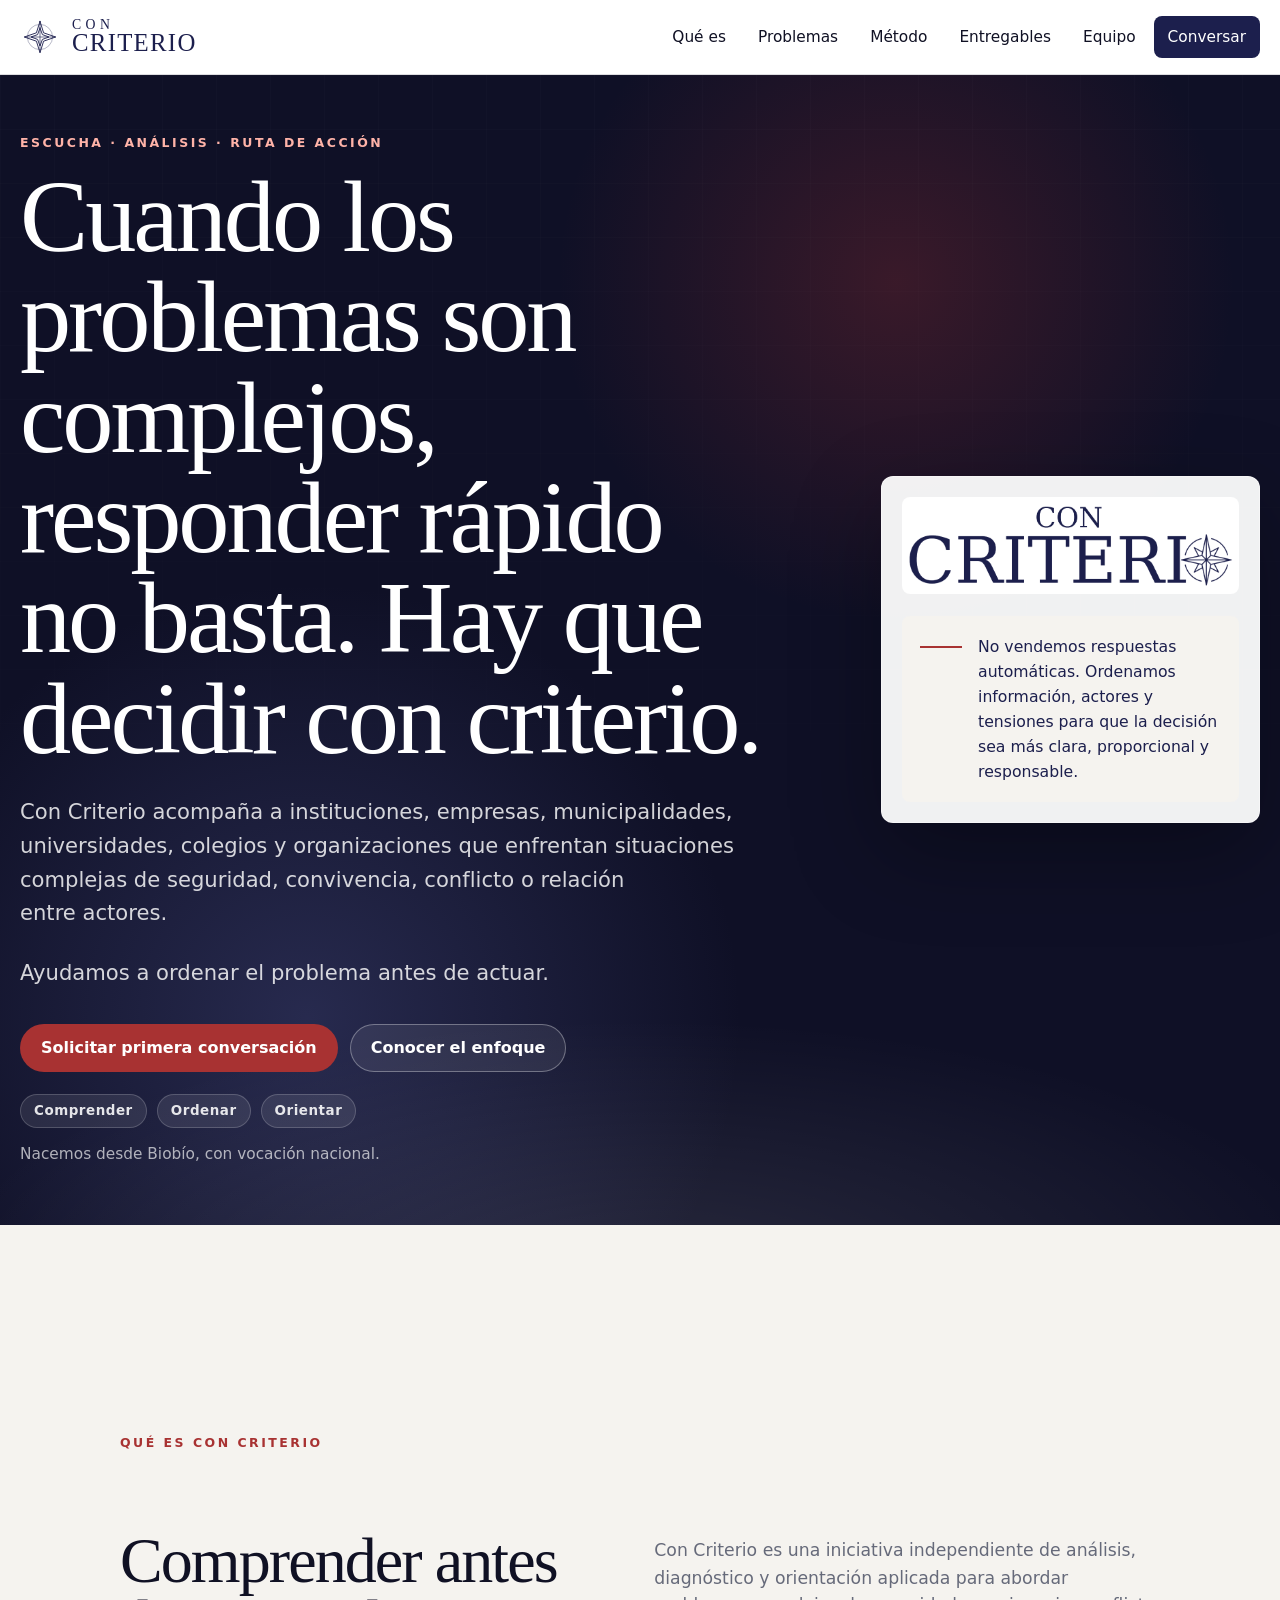
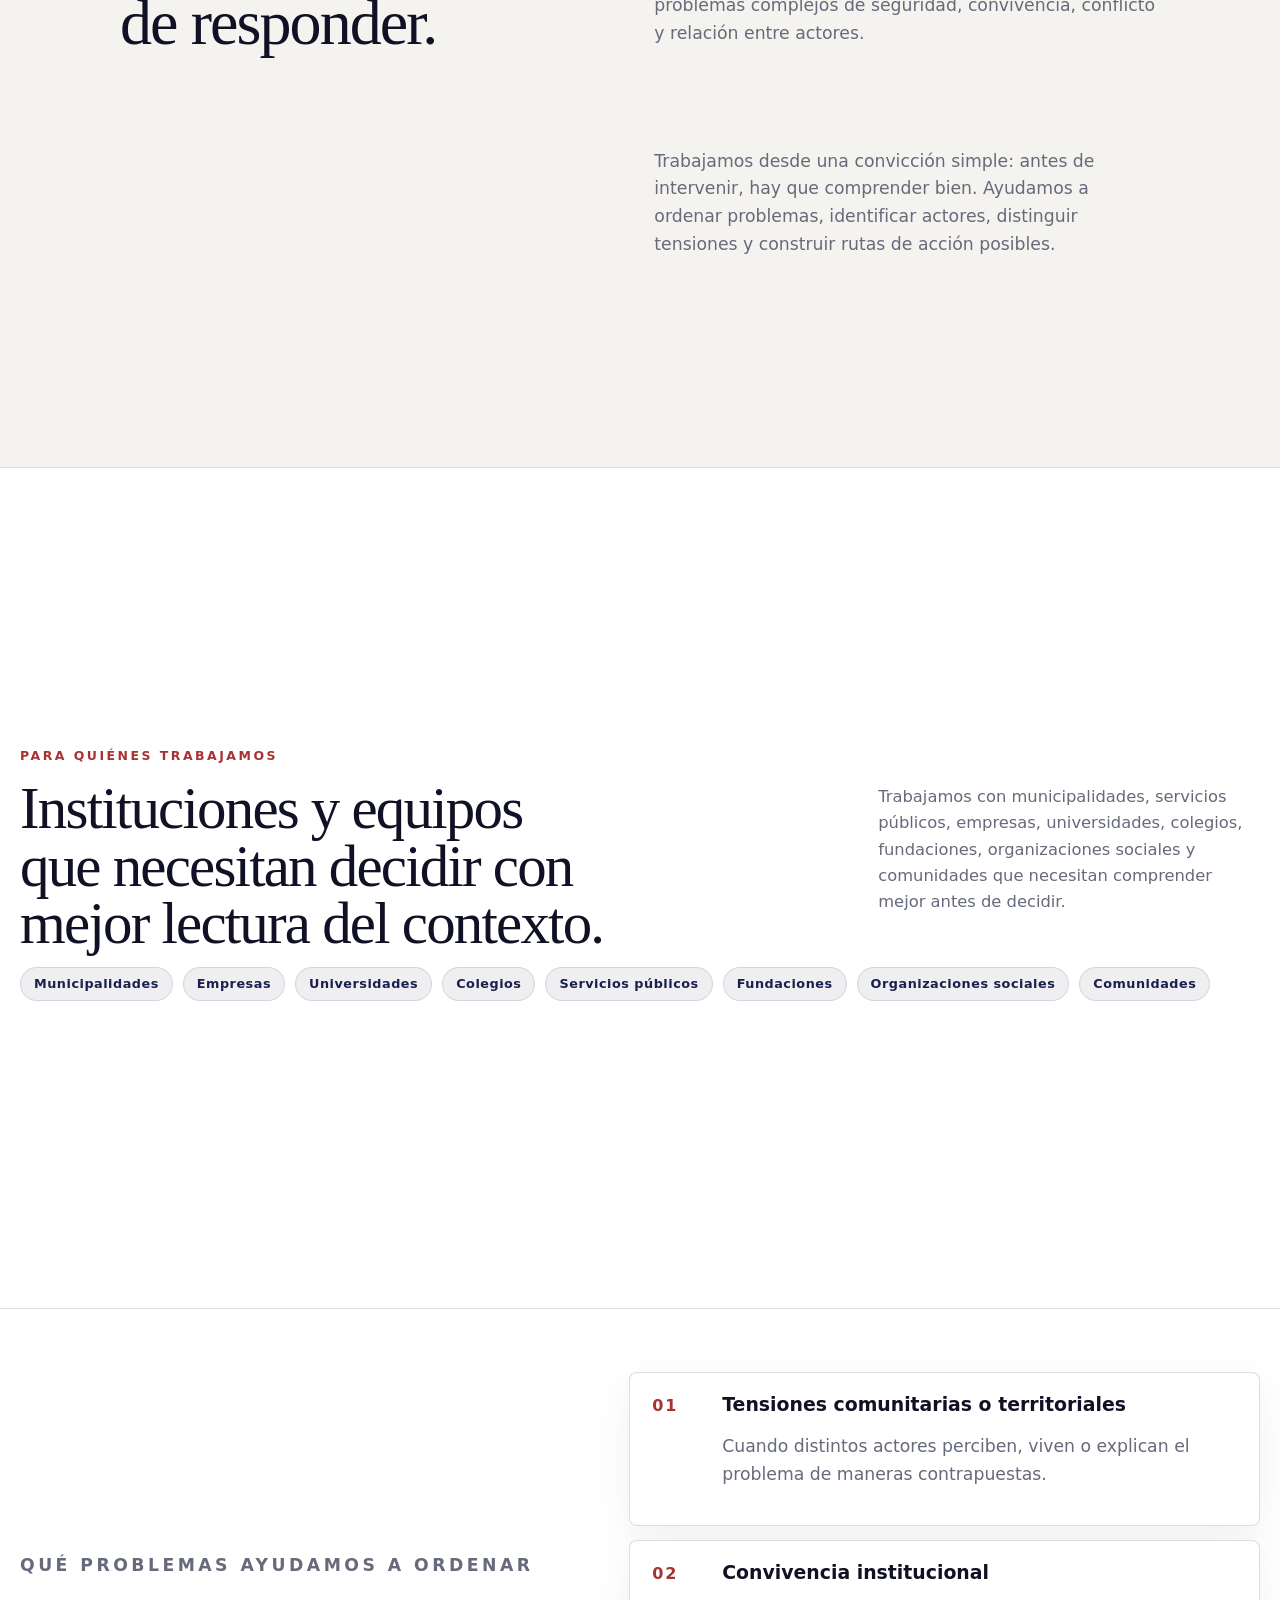
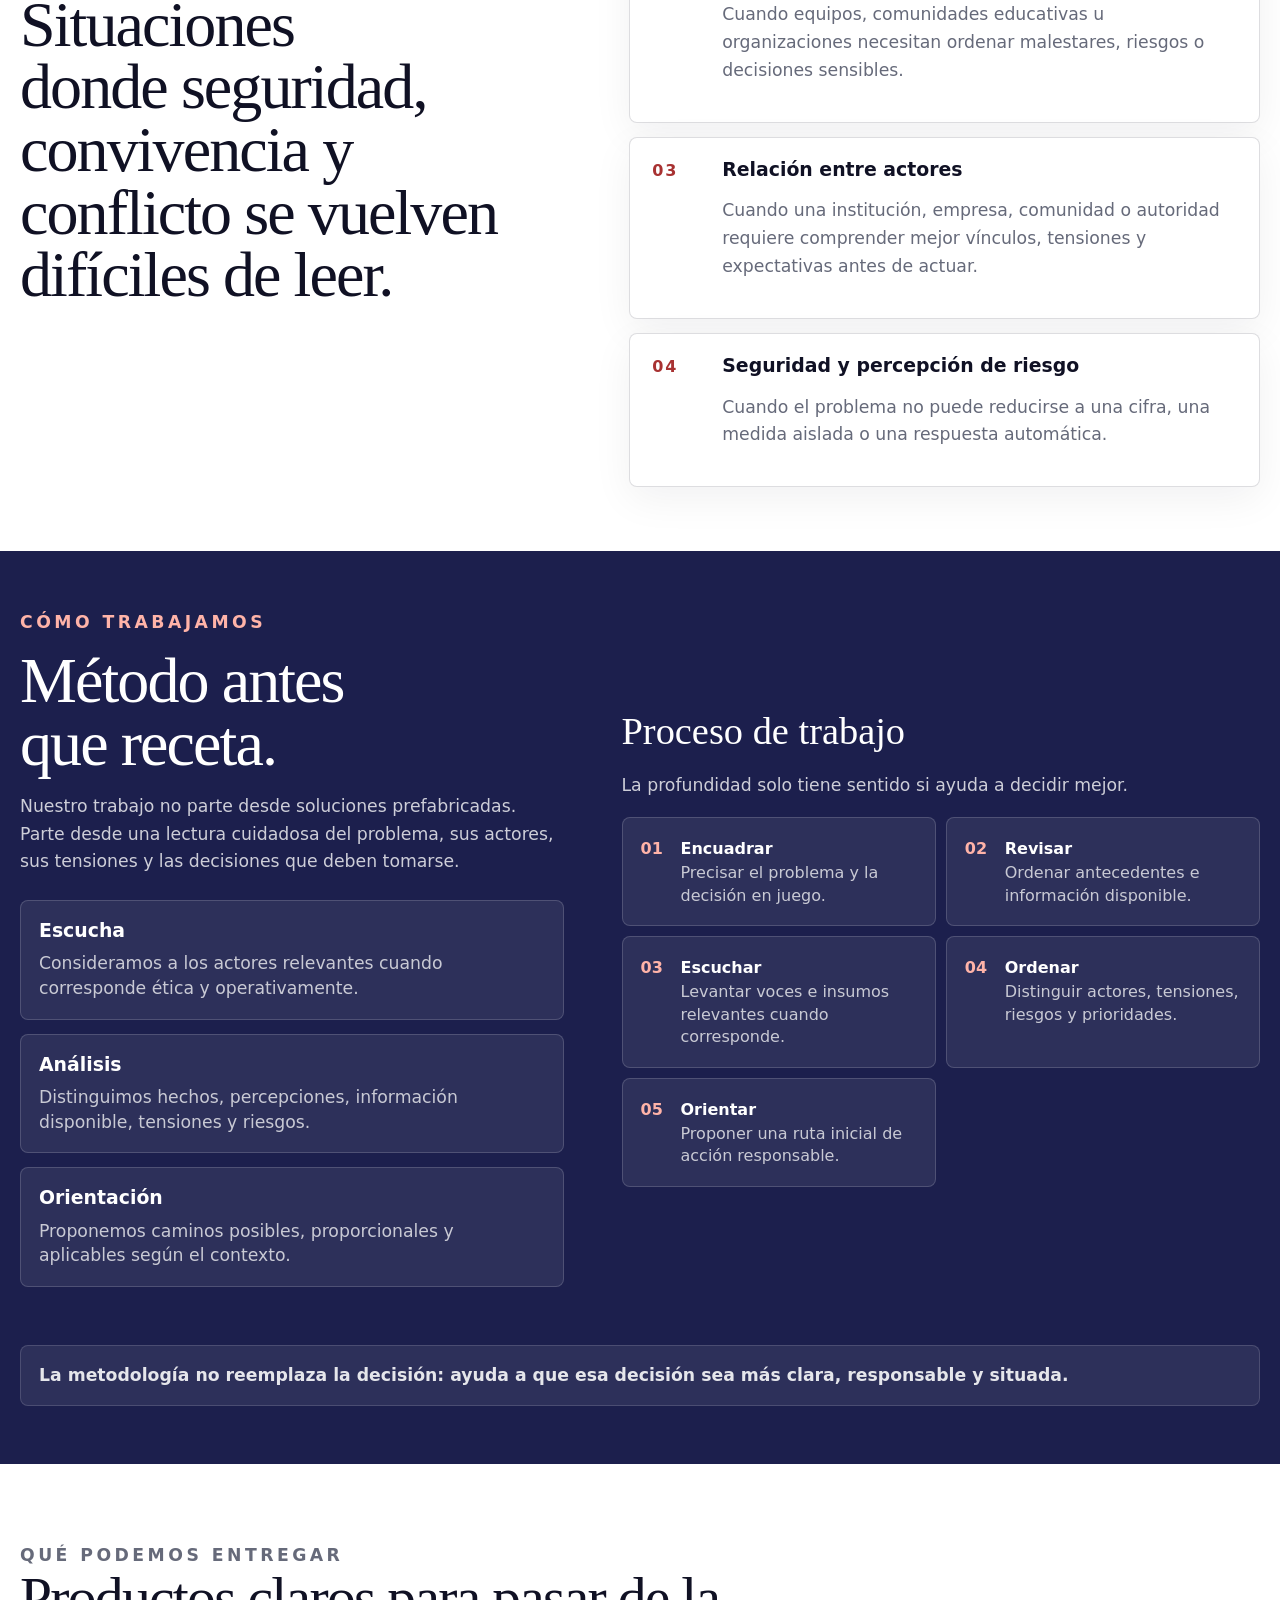
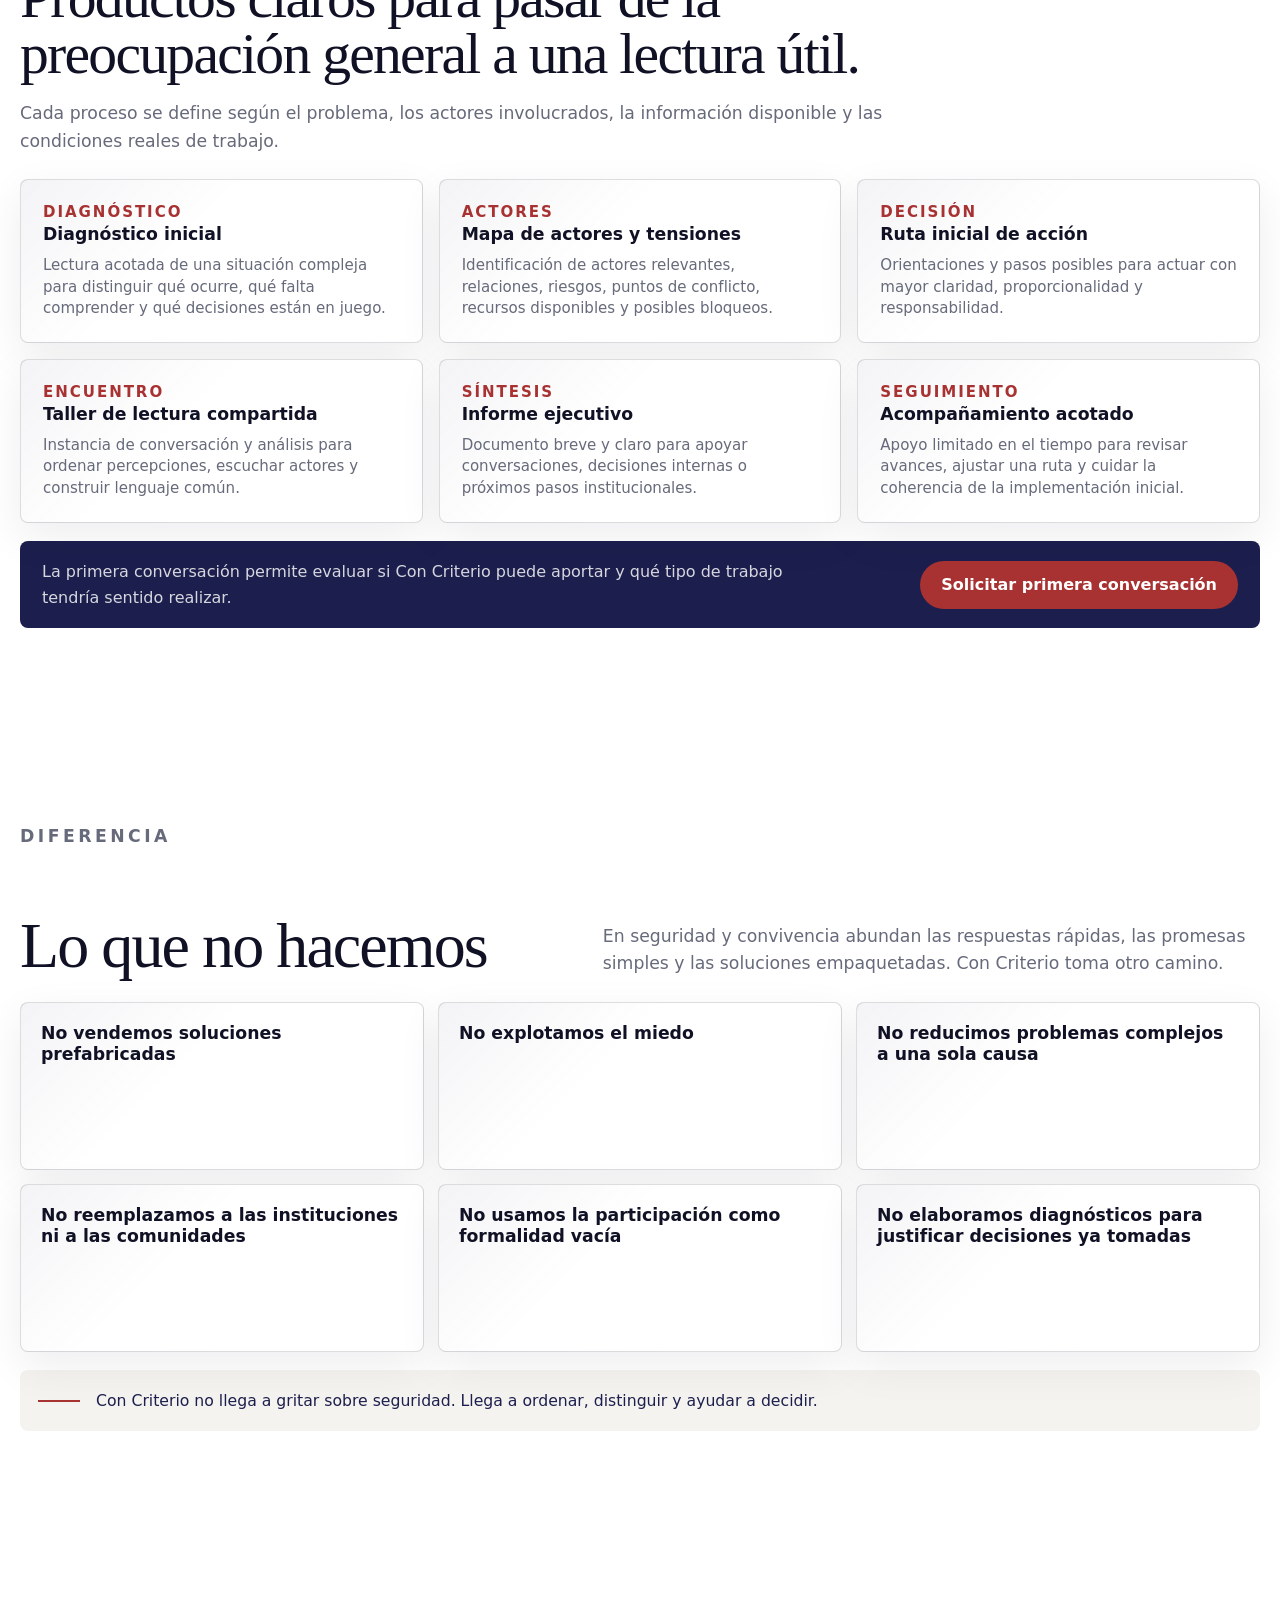
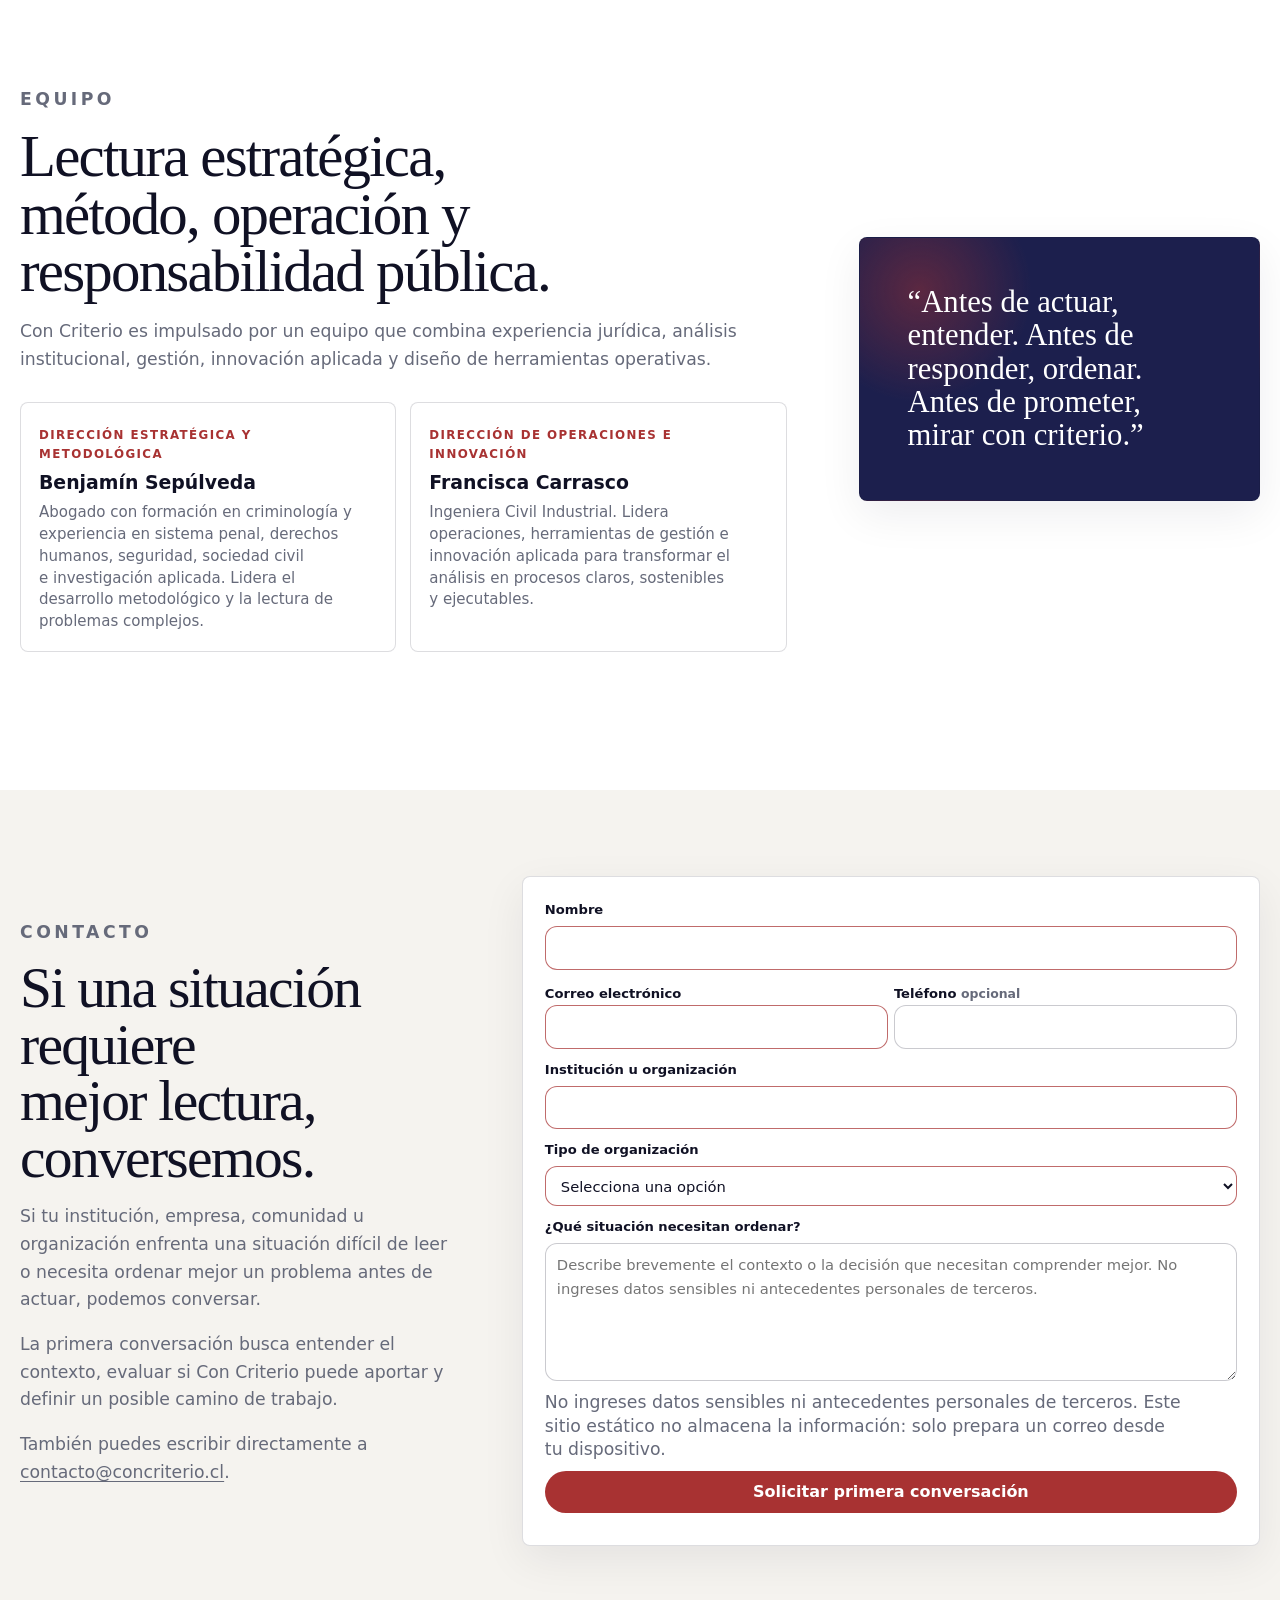
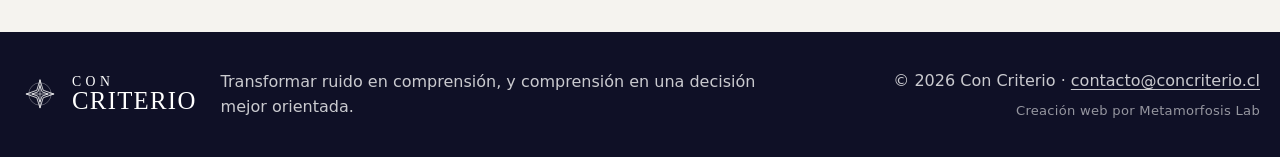
==== commit 1d6f8e98: "Add files via upload" ====
--- a/index.html
+++ b/index.html
@@ -4,7 +4,7 @@
   <meta charset="utf-8">
   <meta name="viewport" content="width=device-width, initial-scale=1">
   <title>Con Criterio | Seguridad, convivencia y decisiones complejas</title>
-  <meta name="description" content="Consultoría en seguridad y convivencia para municipios, instituciones y organizaciones territoriales. Con Criterio ayuda a comprender problemas complejos de conflicto, convivencia y seguridad antes de decidir.">
+  <meta name="description" content="Con Criterio acompaña a instituciones, empresas, municipalidades, universidades, colegios y organizaciones que necesitan comprender mejor problemas de seguridad, convivencia, conflicto y relación entre actores antes de actuar.">
   <meta name="author" content="Con Criterio">
   <meta name="theme-color" content="#0f1026">
   <meta name="color-scheme" content="light dark">
@@ -18,7 +18,7 @@
   <meta property="og:site_name" content="Con Criterio">
   <meta property="og:type" content="website">
   <meta property="og:title" content="Con Criterio | Decidir con criterio">
-  <meta property="og:description" content="Una brújula metodológica para comprender problemas complejos de seguridad, convivencia y conflicto antes de decidir.">
+  <meta property="og:description" content="Análisis, diagnóstico y orientación aplicada para comprender problemas complejos antes de actuar.">
   <meta property="og:url" content="https://www.concriterio.cl/">
   <meta property="og:image" content="https://www.concriterio.cl/assets/logo-concriterio-prototipo.png">
 
@@ -48,12 +48,12 @@
       </button>
 
       <ul class="nav-menu" id="menu-principal" data-menu>
-        <li><a href="#que-hacemos">¿Qué hacemos?</a></li>
-        <li><a href="#servicios">Servicios</a></li>
-        <li><a href="#metodo">Brújula</a></li>
-        <li><a href="#observatorio">Observatorio</a></li>
+        <li><a href="#que-es">Qué es</a></li>
+        <li><a href="#problemas">Problemas</a></li>
+        <li><a href="#metodo">Método</a></li>
+        <li><a href="#entregables">Entregables</a></li>
         <li><a href="#sobre">Equipo</a></li>
-        <li><a class="nav-cta" href="#contacto">Contacto</a></li>
+        <li><a class="nav-cta" href="#contacto">Conversar</a></li>
       </ul>
     </nav>
   </header>
@@ -64,52 +64,52 @@
 
       <div class="container hero-grid">
         <div class="hero-content">
-          <p class="eyebrow">Evidencia · vínculo · contexto territorial</p>
+          <p class="eyebrow">Escucha · análisis · ruta de acción</p>
 
           <h1 id="hero-title">Cuando los problemas son complejos, responder rápido no basta. Hay que decidir con criterio.</h1>
 
           <p class="hero-lead">
-            Acompañamos a comunidades, instituciones y equipos que enfrentan desafíos de seguridad,
-            convivencia y conflicto, ayudándoles a comprender mejor lo que ocurre antes de tomar
-            decisiones importantes.
+            Con Criterio acompaña a instituciones, empresas, municipalidades, universidades, colegios y organizaciones que enfrentan situaciones complejas de seguridad, convivencia, conflicto o relación entre actores.
+          </p>
+
+          <p class="hero-lead hero-lead-secondary">
+            Ayudamos a ordenar el problema antes de actuar.
           </p>
 
           <div class="hero-actions" aria-label="Acciones principales">
-            <a class="button button-primary" href="#metodo">Conocer la brújula</a>
-            <a class="button button-secondary" href="#contacto">Iniciar conversación</a>
+            <a class="button button-primary" href="#contacto">Solicitar primera conversación</a>
+            <a class="button button-secondary" href="#metodo">Conocer el enfoque</a>
           </div>
 
           <div class="hero-pill-list" aria-label="Ejes de trabajo">
-            <span>Evidencia</span>
-            <span>Vínculo</span>
-            <span>Contexto territorial</span>
+            <span>Comprender</span>
+            <span>Ordenar</span>
+            <span>Orientar</span>
           </div>
 
           <p class="hero-origin">Nacemos desde Biobío, con vocación nacional.</p>
         </div>
 
         <aside class="hero-card" aria-label="Promesa de Con Criterio">
-          <img class="hero-logo" src="assets/logo-concriterio-prototipo.png" alt="Prototipo de logo Con Criterio">
+          <img class="hero-logo" src="assets/logo-concriterio-prototipo.png" alt="Logo Con Criterio">
 
           <div class="orientation-box">
             <span class="orientation-line"></span>
-            <p>No vendemos respuestas automáticas. Ordenamos el problema para que la decisión sea más clara, proporcional y ejecutable.</p>
+            <p>No vendemos respuestas automáticas. Ordenamos información, actores y tensiones para que la decisión sea más clara, proporcional y responsable.</p>
           </div>
         </aside>
       </div>
     </section>
 
-    <section class="section intro" aria-labelledby="intro-title">
+    <section class="section intro" id="que-es" aria-labelledby="intro-title">
       <div class="container narrow">
-        <p class="section-kicker">La idea matriz</p>
+        <p class="section-kicker">Qué es Con Criterio</p>
         <h2 id="intro-title">Comprender antes de responder.</h2>
         <p>
-          Con Criterio es una plataforma independiente de análisis, formación aplicada y acompañamiento estratégico
-          para abordar problemas complejos de seguridad, convivencia y conflicto.
+          Con Criterio es una iniciativa independiente de análisis, diagnóstico y orientación aplicada para abordar problemas complejos de seguridad, convivencia, conflicto y relación entre actores.
         </p>
         <p>
-          Trabajamos desde evidencia, vínculo y contexto territorial para transformar problemas difusos en comprensión
-          clara, prioridades y decisiones posibles.
+          Trabajamos desde una convicción simple: antes de intervenir, hay que comprender bien. Ayudamos a ordenar problemas, identificar actores, distinguir tensiones y construir rutas de acción posibles.
         </p>
       </div>
     </section>
@@ -118,137 +118,67 @@
       <div class="container">
         <div class="trust-head">
           <div>
-            <p class="section-kicker">Confianza institucional</p>
-            <h2 id="trust-title">Instituciones y equipos que necesitan decidir con mejor información.</h2>
-          </div>
-
-          <p>
-            Con Criterio está pensado para organizaciones que enfrentan problemas públicos complejos:
-            municipios, servicios, universidades, comunidades, fundaciones y entidades con presencia territorial.
-          </p>
-        </div>
-
-        <ul class="trust-logos" aria-label="Ámbitos institucionales para reemplazar por logos autorizados">
-          <li>
-            <img src="./assets/logos/logo-municipios.svg" alt="Municipios">
-          </li>
-          <li>
-            <img src="./assets/logos/logo-servicios-publicos.svg" alt="Servicios públicos">
-          </li>
-          <li>
-            <img src="./assets/logos/logo-universidades.svg" alt="Universidades y centros de estudio">
-          </li>
-          <li>
-            <img src="./assets/logos/logo-organizaciones-territoriales.svg" alt="Organizaciones territoriales">
-          </li>
-          <li>
-            <img src="./assets/logos/logo-empresas-territoriales.svg" alt="Empresas con presencia territorial">
-          </li>
-        </ul>
-
-        <p class="trust-note">
-          Reemplazar estos marcadores por logos reales solo cuando existan relaciones, alianzas o autorizaciones expresas.
-        </p>
-      </div>
-    </section>
-
-    <section class="section split" id="que-hacemos" aria-labelledby="what-title">
+            <p class="section-kicker">Para quiénes trabajamos</p>
+            <h2 id="trust-title">Instituciones y equipos que necesitan decidir con mejor lectura del contexto.</h2>
+          </div>
+
+          <p>
+            Trabajamos con municipalidades, servicios públicos, empresas, universidades, colegios, fundaciones, organizaciones sociales y comunidades que necesitan comprender mejor antes de decidir.
+          </p>
+        </div>
+
+        <div class="category-list public-audiences" aria-label="Tipos de contraparte">
+          <span>Municipalidades</span>
+          <span>Empresas</span>
+          <span>Universidades</span>
+          <span>Colegios</span>
+          <span>Servicios públicos</span>
+          <span>Fundaciones</span>
+          <span>Organizaciones sociales</span>
+          <span>Comunidades</span>
+        </div>
+      </div>
+    </section>
+
+    <section class="section split" id="problemas" aria-labelledby="problems-title">
       <div class="container split-grid">
         <div>
-          <p class="section-kicker">¿Qué hacemos?</p>
-          <h2 id="what-title">Consultoría en seguridad y convivencia para municipios, instituciones y organizaciones territoriales.</h2>
+          <p class="section-kicker">Qué problemas ayudamos a ordenar</p>
+          <h2 id="problems-title">Situaciones donde seguridad, convivencia y conflicto se vuelven difíciles de leer.</h2>
         </div>
 
         <div class="feature-list">
           <article class="feature-item">
             <span class="feature-number">01</span>
             <div>
-              <h3>Formación aplicada</h3>
-              <p>Diseñamos talleres y espacios de aprendizaje para instalar lenguaje común y criterios de análisis frente a seguridad, convivencia y conflicto.</p>
+              <h3>Tensiones comunitarias o territoriales</h3>
+              <p>Cuando distintos actores perciben, viven o explican el problema de maneras contrapuestas.</p>
             </div>
           </article>
 
           <article class="feature-item">
             <span class="feature-number">02</span>
             <div>
-              <h3>Mapa Con Criterio®</h3>
-              <p>Realizamos una primera lectura territorial o institucional para identificar actores, riesgos, daños, vínculos, recursos y prioridades antes de intervenir.</p>
+              <h3>Convivencia institucional</h3>
+              <p>Cuando equipos, comunidades educativas u organizaciones necesitan ordenar malestares, riesgos o decisiones sensibles.</p>
             </div>
           </article>
 
           <article class="feature-item">
             <span class="feature-number">03</span>
             <div>
-              <h3>Diseño de respuestas y acompañamiento</h3>
-              <p>Acompañamos el diseño de respuestas posibles, proporcionales y evaluables para que la comprensión se transforme en acción responsable.</p>
-            </div>
-          </article>
-        </div>
-      </div>
-    </section>
-
-    <section class="section services" id="servicios" aria-labelledby="services-title">
-      <div class="container">
-        <div class="section-head">
-          <p class="section-kicker">Servicios iniciales</p>
-          <h2 id="services-title">Mapa inicial, diagnóstico territorial y diseño de respuestas para conflictos de convivencia</h2>
-          <p>
-            Con Criterio no intenta vender todo a la vez. Partimos con tres servicios claros:
-            formar criterio, ordenar un problema y convertir hallazgos en respuestas posibles.
-          </p>
-        </div>
-
-        <div class="cards-grid product-grid">
-          <article class="service-card product-card">
-            <p class="card-kicker">01 · Formación</p>
-            <h3>Taller de seguridad con evidencia para equipos municipales e institucionales</h3>
-            <p>
-              Sesión para municipios, instituciones, universidades, organizaciones o equipos territoriales que necesitan
-              discutir seguridad, convivencia y conflicto sin quedar atrapados en titulares, miedo o soluciones automáticas.
-            </p>
-            <ul class="service-meta">
-              <li><strong>Duración:</strong> 90 a 120 minutos.</li>
-              <li><strong>Entrega:</strong> sesión formativa, material de apoyo y minuta de criterios principales.</li>
-              <li><strong>Resultado:</strong> un lenguaje común para distinguir delito, percepción, convivencia, prevención y sistema penal.</li>
-            </ul>
-          </article>
-
-          <article class="service-card product-card">
-            <p class="card-kicker">02 · Diagnóstico breve</p>
-            <h3>Mapa inicial de seguridad, convivencia y conflictividad territorial</h3>
-            <p>
-              Primera lectura territorial o institucional para comprender qué problema se está nombrando como inseguridad,
-              conflicto o deterioro de la convivencia, quiénes están involucrados, qué daños existen y qué prioridades pueden abordarse.
-            </p>
-            <ul class="service-meta">
-              <li><strong>Campo:</strong> seguridad · convivencia · conflictividad territorial.</li>
-              <li><strong>Duración:</strong> 30 días.</li>
-              <li><strong>Entrega:</strong> informe ejecutivo, mapa de actores, riesgos, recursos y primeras recomendaciones.</li>
-              <li><strong>Resultado:</strong> claridad inicial antes de invertir tiempo, presupuesto o legitimidad institucional.</li>
-            </ul>
-          </article>
-
-          <article class="service-card product-card">
-            <p class="card-kicker">03 · Respuesta aplicable</p>
-            <h3>Diagnóstico Participativo + Diseño de Respuestas</h3>
-            <p>
-              Proceso para levantar información, escuchar actores, priorizar problemas y formular respuestas posibles,
-              evaluables y ajustadas a las capacidades reales de cada institución o territorio.
-            </p>
-            <ul class="service-meta">
-              <li><strong>Duración:</strong> 45 a 60 días.</li>
-              <li><strong>Entrega:</strong> diagnóstico, prioridades, cartera de respuestas o proyectos, indicadores y ruta de implementación.</li>
-              <li><strong>Resultado:</strong> pasar de la preocupación general a iniciativas concretas y responsables.</li>
-            </ul>
-          </article>
-        </div>
-
-        <div class="services-note">
-          <p>
-            Los servicios se ajustan al contexto y capacidad real de cada institución. No se publican precios cerrados
-            porque el alcance depende del territorio, actores involucrados y profundidad requerida.
-          </p>
-          <a class="button button-primary" href="#contacto">Iniciar conversación</a>
+              <h3>Relación entre actores</h3>
+              <p>Cuando una institución, empresa, comunidad o autoridad requiere comprender mejor vínculos, tensiones y expectativas antes de actuar.</p>
+            </div>
+          </article>
+
+          <article class="feature-item">
+            <span class="feature-number">04</span>
+            <div>
+              <h3>Seguridad y percepción de riesgo</h3>
+              <p>Cuando el problema no puede reducirse a una cifra, una medida aislada o una respuesta automática.</p>
+            </div>
+          </article>
         </div>
       </div>
     </section>
@@ -256,34 +186,34 @@
     <section class="section method page-panel" id="metodo" aria-labelledby="method-title">
       <div class="container method-panel">
         <div class="method-copy">
-          <p class="section-kicker">Brújula Con Criterio</p>
+          <p class="section-kicker">Cómo trabajamos</p>
           <h2 id="method-title">Método antes que receta.</h2>
           <p>
-            Nuestro método combina evidencia, vínculo y contexto territorial para comprender problemas complejos antes de decidir.
-          </p>
-
-          <div class="compass-grid" aria-label="Dimensiones de la Brújula Con Criterio">
+            Nuestro trabajo no parte desde soluciones prefabricadas. Parte desde una lectura cuidadosa del problema, sus actores, sus tensiones y las decisiones que deben tomarse.
+          </p>
+
+          <div class="compass-grid" aria-label="Dimensiones de trabajo de Con Criterio">
             <article class="compass-card">
-              <h3>Evidencia</h3>
-              <p>Datos, antecedentes y límites de la información para distinguir percepción, relato y evidencia verificable.</p>
+              <h3>Escucha</h3>
+              <p>Consideramos a los actores relevantes cuando corresponde ética y operativamente.</p>
             </article>
 
             <article class="compass-card">
-              <h3>Vínculo</h3>
-              <p>Relaciones, confianza, daños, actores involucrados y condiciones reales de convivencia.</p>
+              <h3>Análisis</h3>
+              <p>Distinguimos hechos, percepciones, información disponible, tensiones y riesgos.</p>
             </article>
 
             <article class="compass-card">
-              <h3>Contexto territorial</h3>
-              <p>Historia, capacidades, recursos, riesgos y características del lugar donde ocurre la situación.</p>
+              <h3>Orientación</h3>
+              <p>Proponemos caminos posibles, proporcionales y aplicables según el contexto.</p>
             </article>
           </div>
         </div>
 
         <div class="process-panel">
           <div class="section-head compact">
-            <h3>Nuestro proceso</h3>
-            <p>La profundidad solo tiene sentido si termina en una decisión más clara, responsable y situada.</p>
+            <h3>Proceso de trabajo</h3>
+            <p>La profundidad solo tiene sentido si ayuda a decidir mejor.</p>
           </div>
 
           <ol class="steps">
@@ -292,37 +222,82 @@
               <span>Precisar el problema y la decisión en juego.</span>
             </li>
             <li>
-              <strong>Escuchar</strong>
-              <span>Recoger voces, experiencias e insumos relevantes.</span>
+              <strong>Revisar</strong>
+              <span>Ordenar antecedentes e información disponible.</span>
             </li>
             <li>
-              <strong>Observar</strong>
-              <span>Mirar el territorio, la institución o el contexto.</span>
+              <strong>Escuchar</strong>
+              <span>Levantar voces e insumos relevantes cuando corresponde.</span>
             </li>
             <li>
-              <strong>Contrastar</strong>
-              <span>Cruzar datos, relatos, normas y capacidades.</span>
-            </li>
-            <li>
-              <strong>Analizar</strong>
-              <span>Ordenar hallazgos, riesgos y prioridades.</span>
+              <strong>Ordenar</strong>
+              <span>Distinguir actores, tensiones, riesgos y prioridades.</span>
             </li>
             <li>
               <strong>Orientar</strong>
-              <span>Proponer caminos posibles y evaluables.</span>
+              <span>Proponer una ruta inicial de acción responsable.</span>
             </li>
           </ol>
-
-          <div class="source-strip" aria-label="Cinco fuentes para decidir mejor">
-            <span>Datos públicos</span>
-            <span>Actores</span>
-            <span>Insumos institucionales</span>
-            <span>Experiencia territorial</span>
-            <span>Análisis Con Criterio</span>
-          </div>
-        </div>
-
-        <p class="method-close">La brújula no reemplaza la decisión: ayuda a que esa decisión sea más clara, responsable y situada.</p>
+        </div>
+
+        <p class="method-close">La metodología no reemplaza la decisión: ayuda a que esa decisión sea más clara, responsable y situada.</p>
+      </div>
+    </section>
+
+    <section class="section services" id="entregables" aria-labelledby="deliverables-title">
+      <div class="container">
+        <div class="section-head">
+          <p class="section-kicker">Qué podemos entregar</p>
+          <h2 id="deliverables-title">Productos claros para pasar de la preocupación general a una lectura útil.</h2>
+          <p>
+            Cada proceso se define según el problema, los actores involucrados, la información disponible y las condiciones reales de trabajo.
+          </p>
+        </div>
+
+        <div class="cards-grid product-grid deliverables-grid">
+          <article class="service-card product-card">
+            <p class="card-kicker">Diagnóstico</p>
+            <h3>Diagnóstico inicial</h3>
+            <p>Lectura acotada de una situación compleja para distinguir qué ocurre, qué falta comprender y qué decisiones están en juego.</p>
+          </article>
+
+          <article class="service-card product-card">
+            <p class="card-kicker">Actores</p>
+            <h3>Mapa de actores y tensiones</h3>
+            <p>Identificación de actores relevantes, relaciones, riesgos, puntos de conflicto, recursos disponibles y posibles bloqueos.</p>
+          </article>
+
+          <article class="service-card product-card">
+            <p class="card-kicker">Decisión</p>
+            <h3>Ruta inicial de acción</h3>
+            <p>Orientaciones y pasos posibles para actuar con mayor claridad, proporcionalidad y responsabilidad.</p>
+          </article>
+
+          <article class="service-card product-card">
+            <p class="card-kicker">Encuentro</p>
+            <h3>Taller de lectura compartida</h3>
+            <p>Instancia de conversación y análisis para ordenar percepciones, escuchar actores y construir lenguaje común.</p>
+          </article>
+
+          <article class="service-card product-card">
+            <p class="card-kicker">Síntesis</p>
+            <h3>Informe ejecutivo</h3>
+            <p>Documento breve y claro para apoyar conversaciones, decisiones internas o próximos pasos institucionales.</p>
+          </article>
+
+          <article class="service-card product-card">
+            <p class="card-kicker">Seguimiento</p>
+            <h3>Acompañamiento acotado</h3>
+            <p>Apoyo limitado en el tiempo para revisar avances, ajustar una ruta y cuidar la coherencia de la implementación inicial.</p>
+          </article>
+        </div>
+
+        <div class="services-note">
+          <p>
+            La primera conversación permite evaluar si Con Criterio puede aportar y qué tipo de trabajo tendría sentido realizar.
+          </p>
+          <a class="button button-primary" href="#contacto">Solicitar primera conversación</a>
+        </div>
       </div>
     </section>
 
@@ -332,40 +307,33 @@
           <p class="section-kicker">Diferencia</p>
           <h2 id="not-title">Lo que no hacemos</h2>
           <p>
-            En seguridad abundan las respuestas rápidas, las promesas simples y las soluciones empaquetadas.
-            Con Criterio toma otro camino.
-          </p>
-        </div>
-
-        <div class="cards-grid">
-          <article class="service-card">
-            <h3>No reaccionamos a cada caso policial</h3>
-            <p>Seleccionamos, ordenamos y explicamos. No vivimos de la urgencia del día.</p>
-          </article>
-
-          <article class="service-card">
-            <h3>No vendemos cámaras ni soluciones automáticas</h3>
-            <p>Antes de comprar soluciones, una comunidad debe entender qué problema quiere resolver.</p>
+            En seguridad y convivencia abundan las respuestas rápidas, las promesas simples y las soluciones empaquetadas. Con Criterio toma otro camino.
+          </p>
+        </div>
+
+        <div class="cards-grid principles-compact">
+          <article class="service-card">
+            <h3>No vendemos soluciones prefabricadas</h3>
           </article>
 
           <article class="service-card">
             <h3>No explotamos el miedo</h3>
-            <p>Reconocemos la inseguridad y el daño, pero no usamos el miedo como estrategia comunicacional.</p>
-          </article>
-
-          <article class="service-card">
-            <h3>No prometemos eliminar la inseguridad</h3>
-            <p>Ayudamos a comprender mejor, priorizar mejor y diseñar mejores respuestas.</p>
-          </article>
-
-          <article class="service-card">
-            <h3>No hablamos solo para especialistas</h3>
-            <p>Traducimos conocimiento técnico en lenguaje claro, útil y responsable.</p>
-          </article>
-
-          <article class="service-card">
-            <h3>No justificamos decisiones ya tomadas</h3>
-            <p>Un diagnóstico serio no debe decorar una decisión previa: debe abrir comprensión, ordenar evidencia y mejorar la calidad de la decisión.</p>
+          </article>
+
+          <article class="service-card">
+            <h3>No reducimos problemas complejos a una sola causa</h3>
+          </article>
+
+          <article class="service-card">
+            <h3>No reemplazamos a las instituciones ni a las comunidades</h3>
+          </article>
+
+          <article class="service-card">
+            <h3>No usamos la participación como formalidad vacía</h3>
+          </article>
+
+          <article class="service-card">
+            <h3>No elaboramos diagnósticos para justificar decisiones ya tomadas</h3>
           </article>
         </div>
 
@@ -376,111 +344,14 @@
       </div>
     </section>
 
-    <section class="section observatory page-panel" id="observatorio" aria-labelledby="observatory-title">
-      <div class="container observatory-panel">
-        <div class="observatory-copy">
-          <p class="section-kicker">Observatorio</p>
-          <h2 id="observatory-title">Ordenar la conversación pública sobre seguridad, convivencia y decisiones complejas.</h2>
-          <p>
-            No competimos con la noticia del día ni reaccionamos a cada caso policial. Seleccionamos temas relevantes,
-            los explicamos con evidencia y proponemos preguntas mejores para comprender antes de decidir.
-          </p>
-
-          <div class="category-list" aria-label="Categorías del Observatorio Con Criterio">
-            <span>Seguridad con evidencia</span>
-            <span>Convivencia y conflicto</span>
-            <span>Justicia y reinserción</span>
-            <span>Territorio e infraestructura crítica</span>
-            <span>Confianza institucional</span>
-            <span>Decisiones complejas</span>
-          </div>
-
-          <aside class="lead-magnet-card compact-lead" aria-labelledby="lead-magnet-title">
-            <div class="lead-magnet-content">
-              <p class="card-kicker">Descarga gratuita</p>
-              <h3 id="lead-magnet-title">Manifiesto Con Criterio</h3>
-              <p>
-                Guía breve para equipos que necesitan distinguir urgencia, percepción, daño y evidencia antes de diseñar respuestas.
-              </p>
-            </div>
-
-            <form
-              class="lead-form"
-              id="lead-form"
-              action="https://formspree.io/f/REEMPLAZAR_ID_FORM"
-              method="POST"
-              data-download="./assets/manifiesto-con-criterio.pdf"
-              novalidate
-            >
-              <input type="hidden" name="_subject" value="Nuevo lead - Manifiesto Con Criterio">
-
-              <div class="form-row">
-                <label for="lead-email">Correo institucional</label>
-                <input id="lead-email" name="email" type="email" autocomplete="email" placeholder="nombre@institucion.cl" required maxlength="120">
-              </div>
-
-              <div class="form-row">
-                <label for="lead-institution">Institución u organización</label>
-                <input id="lead-institution" name="institution" type="text" autocomplete="organization" placeholder="Municipio, universidad, fundación..." maxlength="120">
-              </div>
-
-              <label class="lead-consent">
-                <input type="checkbox" name="consent" required>
-                <span>Acepto recibir el PDF y comunicaciones relacionadas.</span>
-              </label>
-
-              <button class="button button-primary" type="submit">Descargar manifiesto</button>
-              <p class="form-status" id="lead-status" role="status" aria-live="polite"></p>
-            </form>
-          </aside>
-        </div>
-
-        <div class="article-grid compact-articles">
-          <article class="article-card featured">
-            <span>Manifiesto</span>
-            <h3>Del ruido mediático a la calma analítica</h3>
-            <p>No falta ruido sobre seguridad; falta criterio para ordenar qué decisión está en juego.</p>
-            <p class="status-badge">Próxima publicación</p>
-          </article>
-
-          <article class="article-card">
-            <span>Seguridad con evidencia</span>
-            <h3>Seguridad no es solo policía</h3>
-            <p>También se construye en la convivencia, el espacio público, la confianza y la prevención.</p>
-            <p class="status-badge">En preparación</p>
-          </article>
-
-          <article class="article-card">
-            <span>Decisiones complejas</span>
-            <h3>Responder rápido no siempre es decidir mejor</h3>
-            <p>Urgencia, presión pública e información incompleta frente a conflictos sensibles.</p>
-            <p class="status-badge">En preparación</p>
-          </article>
-
-          <article class="article-card">
-            <span>Justicia y reinserción</span>
-            <h3>¿Más cárcel significa más seguridad?</h3>
-            <p>Castigo, reincidencia, reinserción y límites reales del sistema penal.</p>
-            <p class="status-badge">En preparación</p>
-          </article>
-        </div>
-      </div>
-    </section>
-
     <section class="section about" id="sobre" aria-labelledby="about-title">
       <div class="container about-grid">
         <div>
-          <p class="section-kicker">Un equipo interdisciplinario</p>
+          <p class="section-kicker">Equipo</p>
           <h2 id="about-title">Lectura estratégica, método, operación y responsabilidad pública.</h2>
 
           <p>
-            Con Criterio combina experiencia en sistemas humanos complejos con gestión, innovación y diseño
-            de soluciones aplicables. Su valor está en unir comprensión estratégica, método y capacidad de implementación.
-          </p>
-
-          <p>
-            La marca nace desde una trayectoria profesional concreta, pero está diseñada para crecer como plataforma,
-            método y red de trabajo sin convertirse en una marca personal ni en una consultora genérica.
+            Con Criterio es impulsado por un equipo que combina experiencia jurídica, análisis institucional, gestión, innovación aplicada y diseño de herramientas operativas.
           </p>
 
           <div class="team-list" aria-label="Equipo Con Criterio">
@@ -488,8 +359,7 @@
               <span>Dirección Estratégica y Metodológica</span>
               <h3>Benjamín Sepúlveda</h3>
               <p>
-                Abogado con formación en criminología y experiencia en sistema penal, derechos humanos, seguridad,
-                sociedad civil e investigación aplicada. Lidera el desarrollo metodológico y la lectura de problemas complejos.
+                Abogado con formación en criminología y experiencia en sistema penal, derechos humanos, seguridad, sociedad civil e investigación aplicada. Lidera el desarrollo metodológico y la lectura de problemas complejos.
               </p>
             </article>
 
@@ -497,8 +367,7 @@
               <span>Dirección de Operaciones e Innovación</span>
               <h3>Francisca Carrasco</h3>
               <p>
-                Ingeniera Civil Industrial. Lidera la transformación del conocimiento en procesos, herramientas,
-                sistemas de gestión e innovación aplicada para que Con Criterio pueda crecer con método, orden y sostenibilidad.
+                Ingeniera Civil Industrial. Lidera operaciones, herramientas de gestión e innovación aplicada para transformar el análisis en procesos claros, sostenibles y ejecutables.
               </p>
             </article>
           </div>
@@ -506,7 +375,7 @@
 
         <div class="quote-card">
           <blockquote>
-            “El criterio necesita comprensión. La comprensión necesita método para transformarse en impacto.”
+            “Antes de actuar, entender. Antes de responder, ordenar. Antes de prometer, mirar con criterio.”
           </blockquote>
         </div>
       </div>
@@ -516,10 +385,12 @@
       <div class="container contact-grid">
         <div>
           <p class="section-kicker">Contacto</p>
-          <h2 id="contact-title">Cuando una decisión requiere más claridad, conversemos.</h2>
-          <p>
-            Si tu organización enfrenta un problema complejo donde actuar sin comprender puede aumentar el riesgo,
-            podemos ayudarte a ordenar información, distinguir prioridades y definir mejores caminos.
+          <h2 id="contact-title">Si una situación requiere mejor lectura, conversemos.</h2>
+          <p>
+            Si tu institución, empresa, comunidad u organización enfrenta una situación difícil de leer o necesita ordenar mejor un problema antes de actuar, podemos conversar.
+          </p>
+          <p>
+            La primera conversación busca entender el contexto, evaluar si Con Criterio puede aportar y definir un posible camino de trabajo.
           </p>
           <p>
             También puedes escribir directamente a
@@ -550,86 +421,39 @@
             <input id="institution" name="institution" type="text" autocomplete="organization" required maxlength="120">
           </div>
 
-          <div class="form-row two-columns">
-            <div>
-              <label for="role">Cargo o rol</label>
-              <input id="role" name="role" type="text" required maxlength="80">
-            </div>
-
-            <div>
-              <label for="region">Comuna o región</label>
-              <input id="region" name="region" type="text" autocomplete="address-level2" required maxlength="80">
-            </div>
-          </div>
-
-          <div class="form-row two-columns">
-            <div>
-              <label for="organization-type">Tipo de organización</label>
-              <select id="organization-type" name="organizationType" required>
-                <option value="">Selecciona una opción</option>
-                <option>Municipio</option>
-                <option>Servicio público</option>
-                <option>Gobierno regional</option>
-                <option>Universidad o centro de estudios</option>
-                <option>Fundación u organización social</option>
-                <option>Colegio o comunidad educativa</option>
-                <option>Empresa con presencia territorial</option>
-                <option>Otra organización</option>
-              </select>
-            </div>
-
-            <div>
-              <label for="interest">Tipo de interés</label>
-              <select id="interest" name="interest" required>
-                <option value="">Selecciona una opción</option>
-                <option>Taller o formación aplicada</option>
-                <option>Mapa Inicial Con Criterio</option>
-                <option>Diagnóstico territorial o institucional</option>
-                <option>Diseño de respuestas o proyectos</option>
-                <option>Acompañamiento estratégico</option>
-                <option>Alianza institucional</option>
-                <option>Observatorio / prensa</option>
-                <option>Otro</option>
-              </select>
-            </div>
-          </div>
-
-          <div class="form-row two-columns">
-            <div>
-              <label for="timeline">Plazo estimado <span class="optional-label">opcional</span></label>
-              <select id="timeline" name="timeline">
-                <option value="">Selecciona una opción</option>
-                <option>Necesitamos conversar este mes</option>
-                <option>Estamos explorando para los próximos 3 meses</option>
-                <option>Estamos diseñando una iniciativa futura</option>
-                <option>Solo queremos conocer Con Criterio</option>
-              </select>
-            </div>
-
-            <div>
-              <label for="website">Sitio web institucional <span class="optional-label">opcional</span></label>
-              <input id="website" name="website" type="url" autocomplete="url" maxlength="160">
-            </div>
-          </div>
-
           <div class="form-row">
-            <label for="message">¿Qué problema, decisión o situación necesitan ordenar?</label>
+            <label for="organization-type">Tipo de organización</label>
+            <select id="organization-type" name="organizationType" required>
+              <option value="">Selecciona una opción</option>
+              <option>Municipalidad</option>
+              <option>Servicio público</option>
+              <option>Empresa</option>
+              <option>Universidad o centro de formación</option>
+              <option>Colegio o comunidad educativa</option>
+              <option>Fundación u organización social</option>
+              <option>Comunidad u organización territorial</option>
+              <option>Otra organización</option>
+            </select>
+          </div>
+
+          <div class="form-row">
+            <label for="message">¿Qué situación necesitan ordenar?</label>
             <textarea
               id="message"
               name="message"
               rows="5"
               required
-              maxlength="1200"
-              placeholder="Describe brevemente el contexto, la decisión que deben tomar o el problema que necesitan comprender."
+              maxlength="900"
+              placeholder="Describe brevemente el contexto o la decisión que necesitan comprender mejor. No ingreses datos sensibles ni antecedentes personales de terceros."
             ></textarea>
           </div>
 
           <p class="form-note">
-            No ingreses datos sensibles o antecedentes personales de terceros.
+            No ingreses datos sensibles ni antecedentes personales de terceros.
             Este sitio estático no almacena la información: solo prepara un correo desde tu dispositivo.
           </p>
 
-          <button class="button button-primary" type="submit">Enviar solicitud</button>
+          <button class="button button-primary" type="submit">Solicitar primera conversación</button>
           <p class="form-status" id="form-status" role="status" aria-live="polite"></p>
         </form>
       </div>
--- a/css/styles.css
+++ b/css/styles.css
@@ -728,6 +728,14 @@
   text-align: right;
 }
 
+.footer-credit {
+  display: block;
+  margin-top: 6px;
+  color: rgba(255, 255, 255, .56);
+  font-size: .82rem;
+  letter-spacing: .02em;
+}
+
 @media (max-width: 980px) {
   .hero-grid,
   .split-grid,
--- a/css/styles.css
+++ b/css/styles.css
@@ -728,6 +728,14 @@
   text-align: right;
 }
 
+.footer-credit {
+  display: block;
+  margin-top: 6px;
+  color: rgba(255, 255, 255, .56);
+  font-size: .82rem;
+  letter-spacing: .02em;
+}
+
 @media (max-width: 980px) {
   .hero-grid,
   .split-grid,
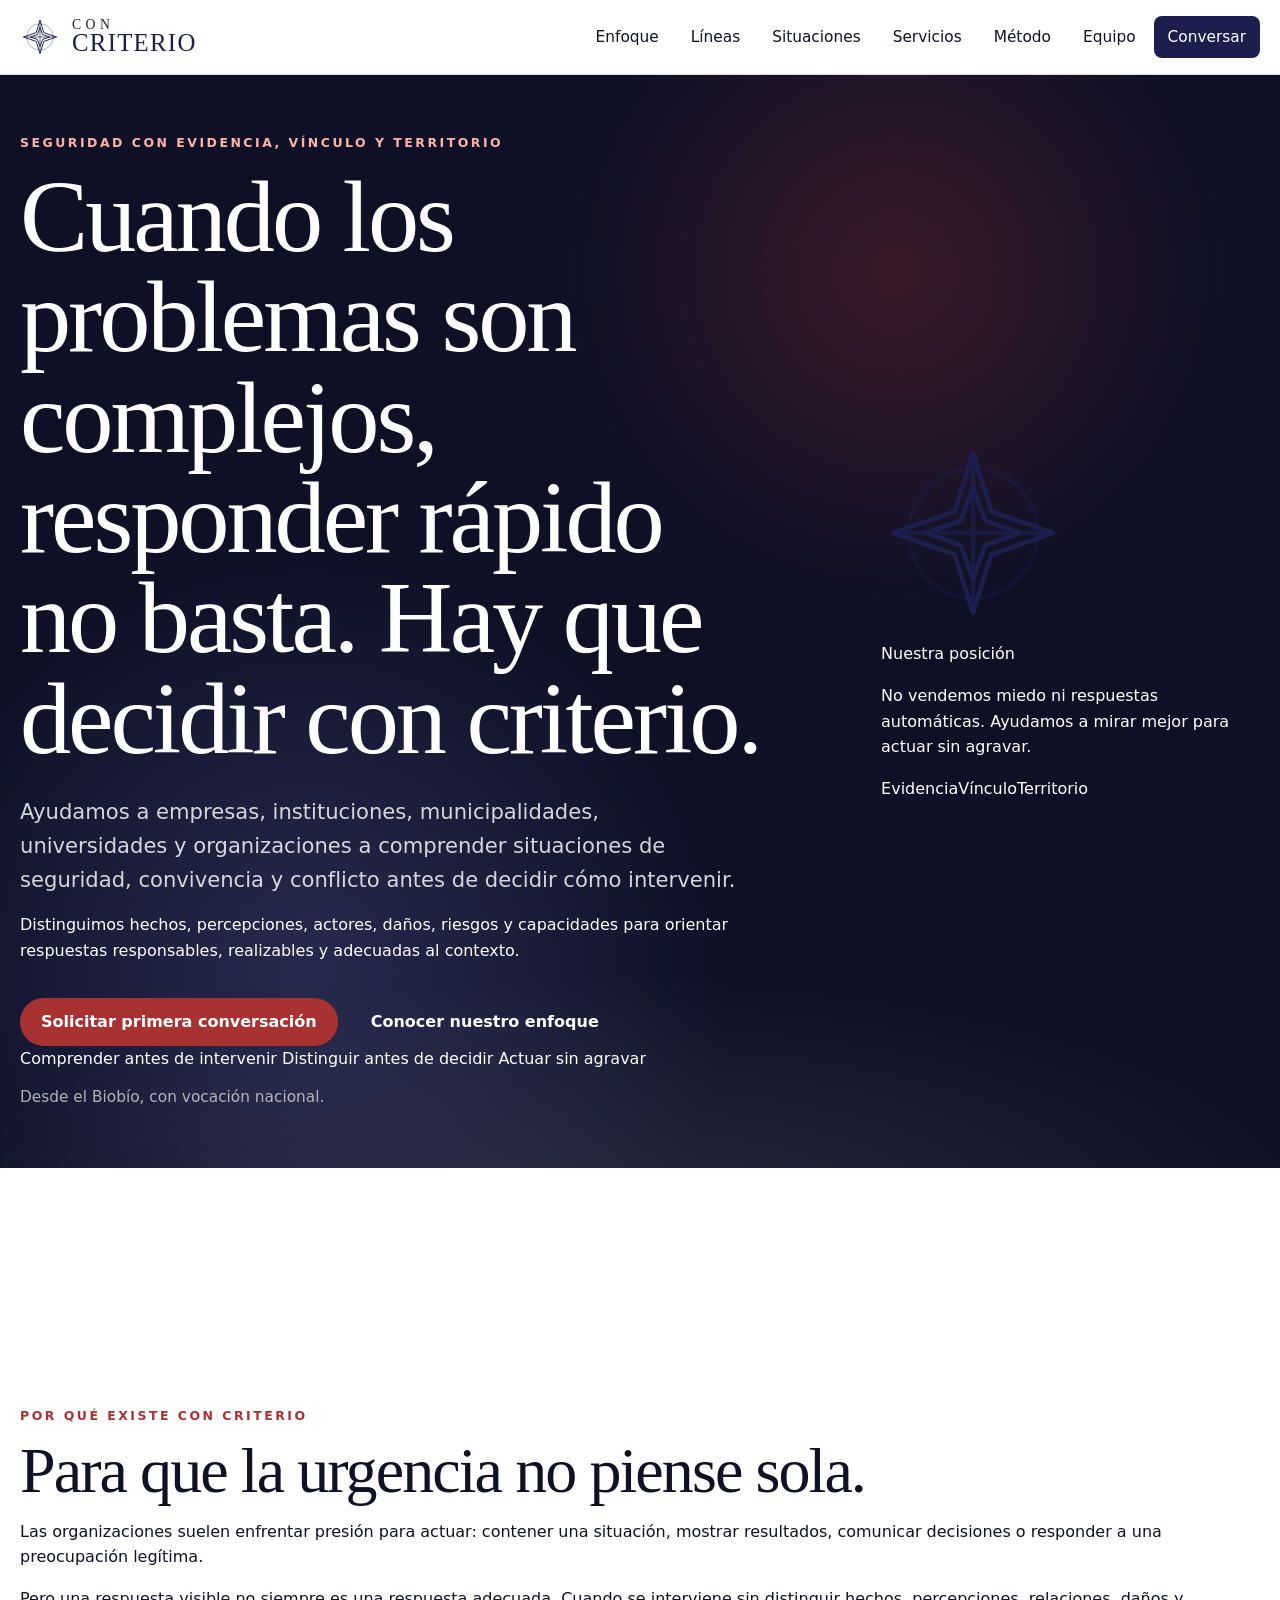
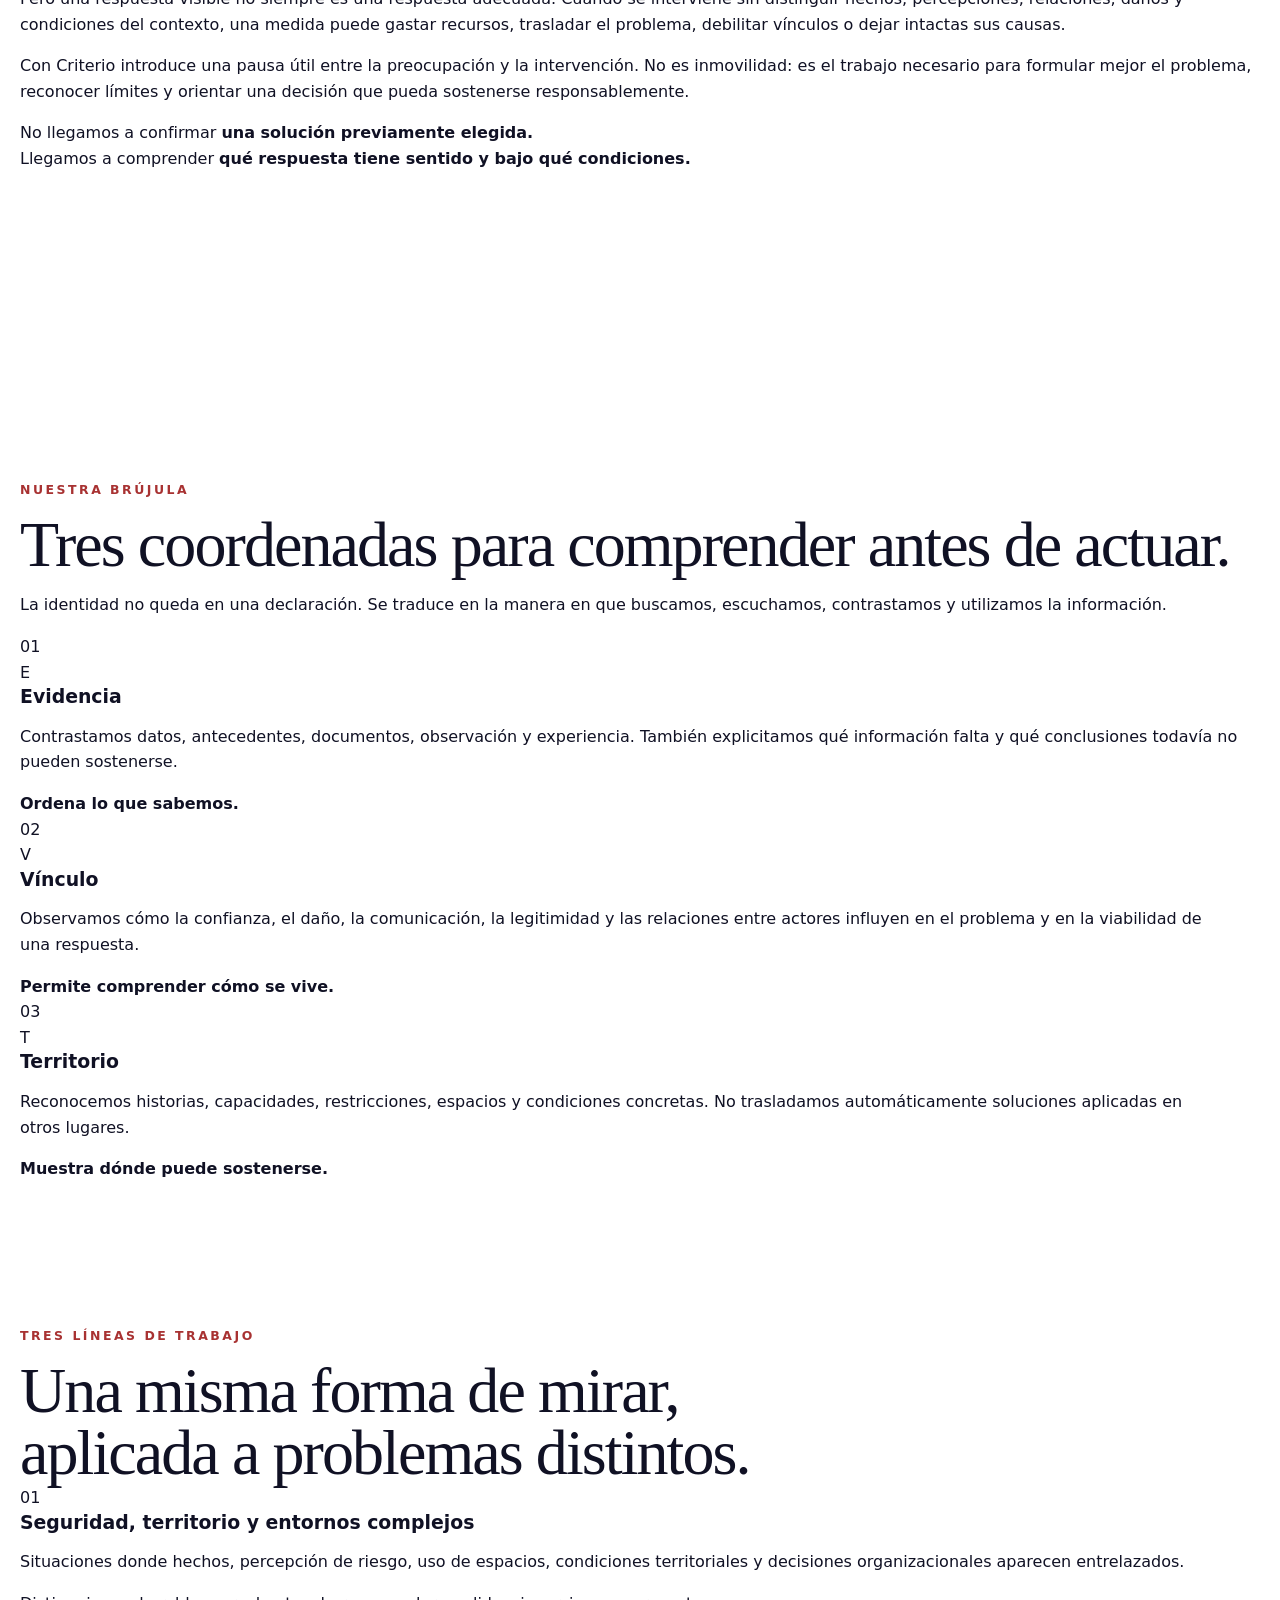
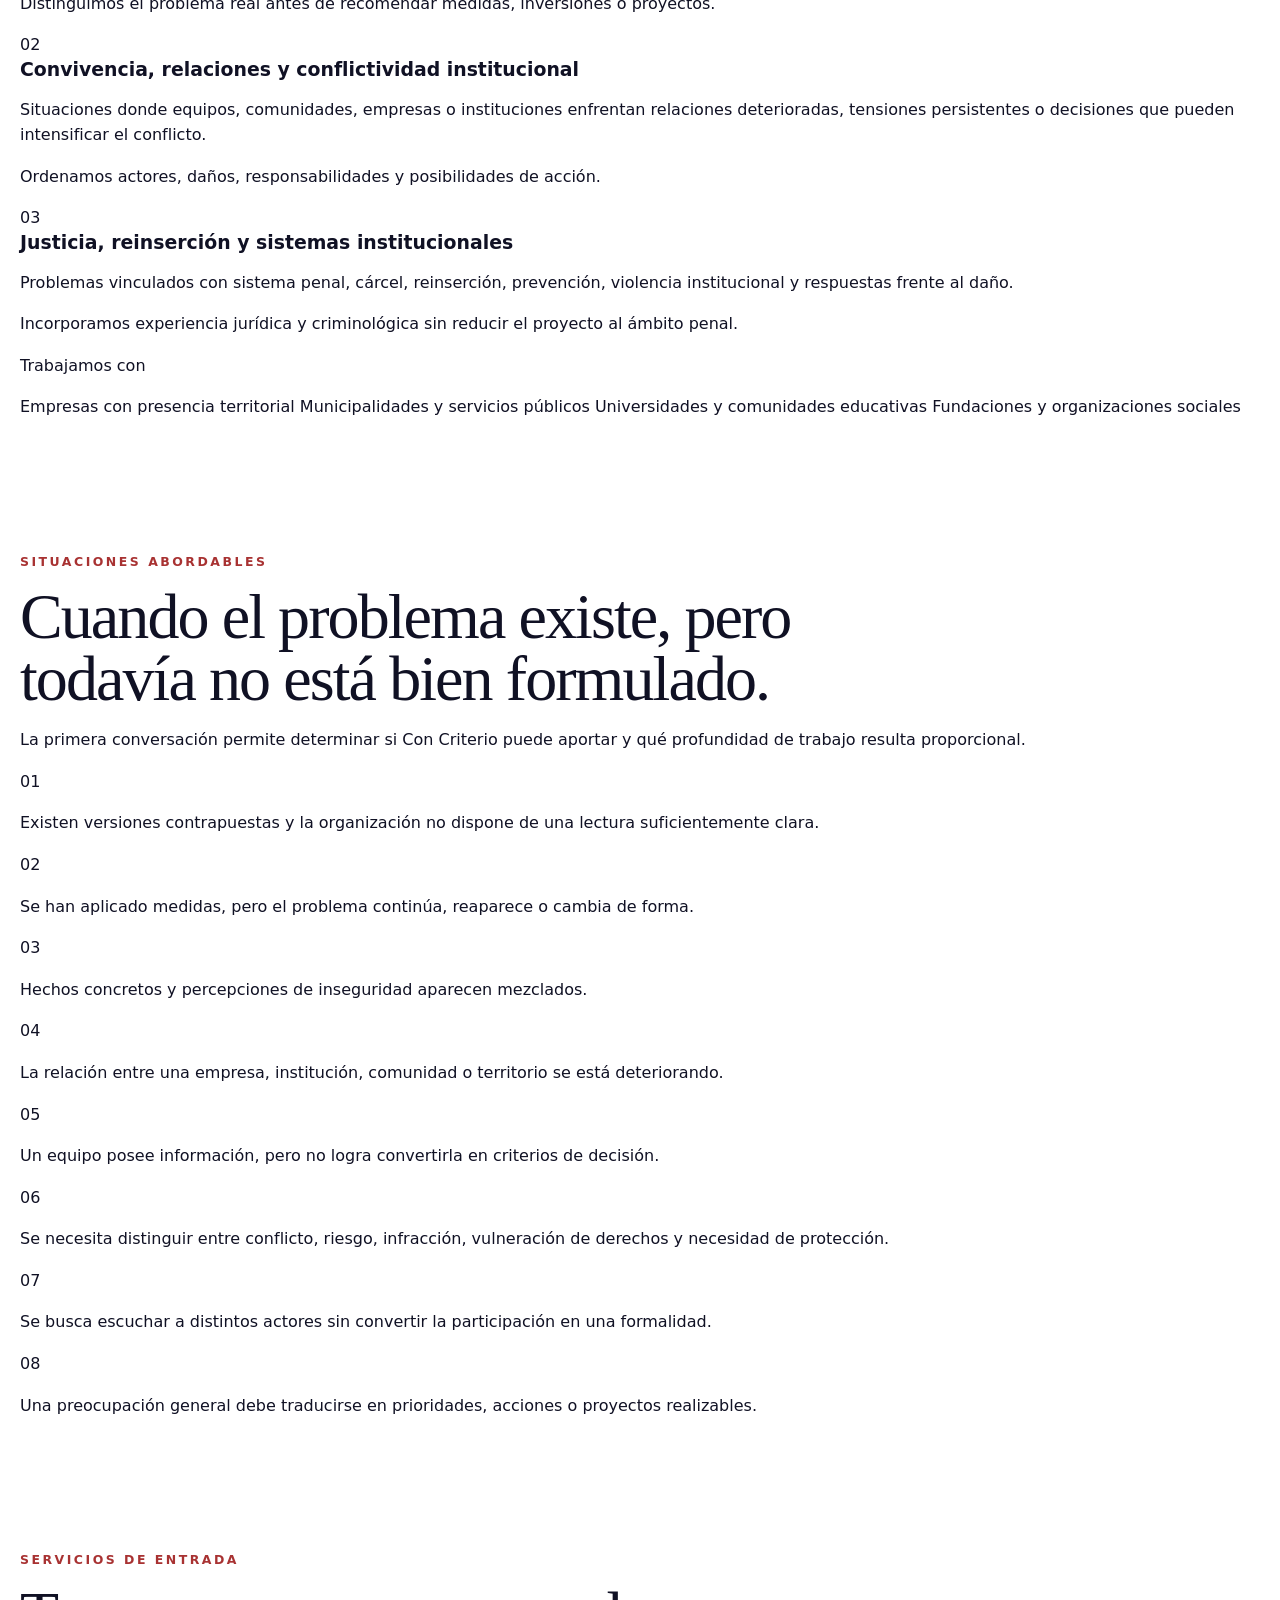
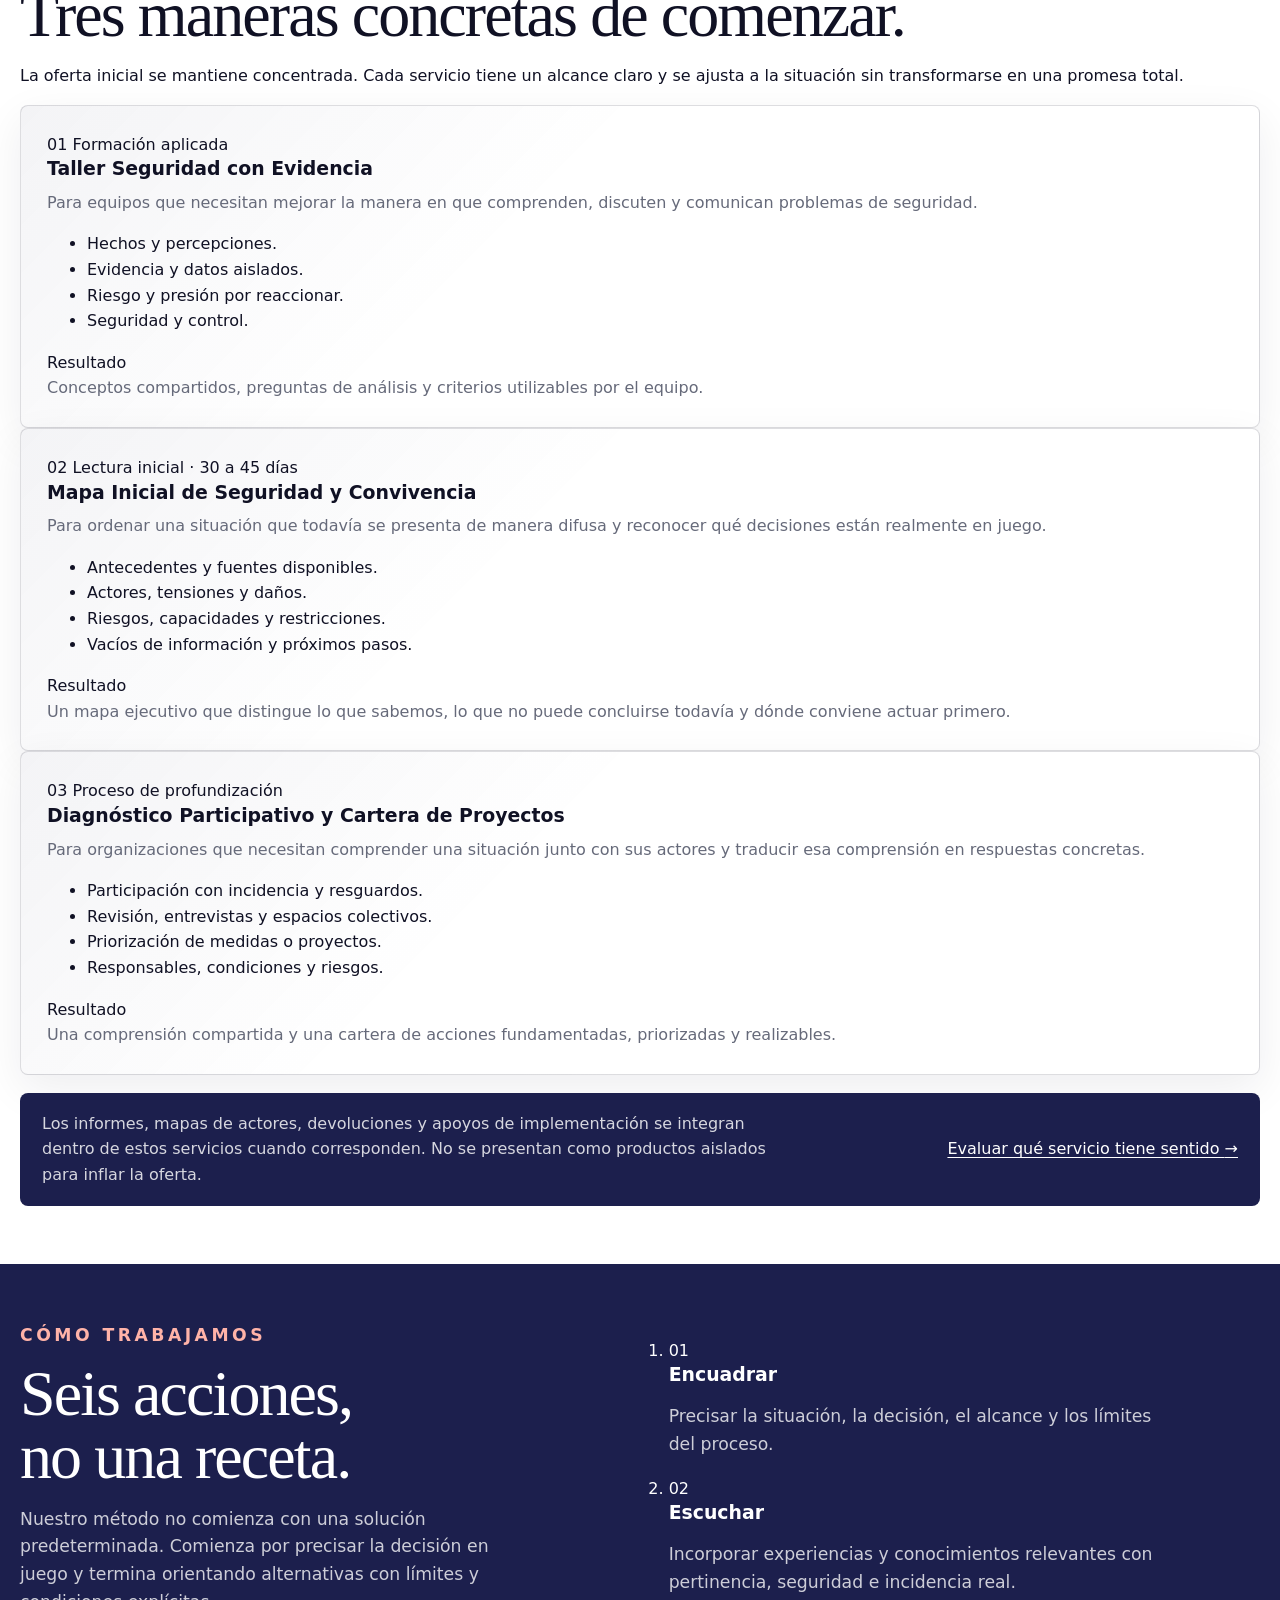
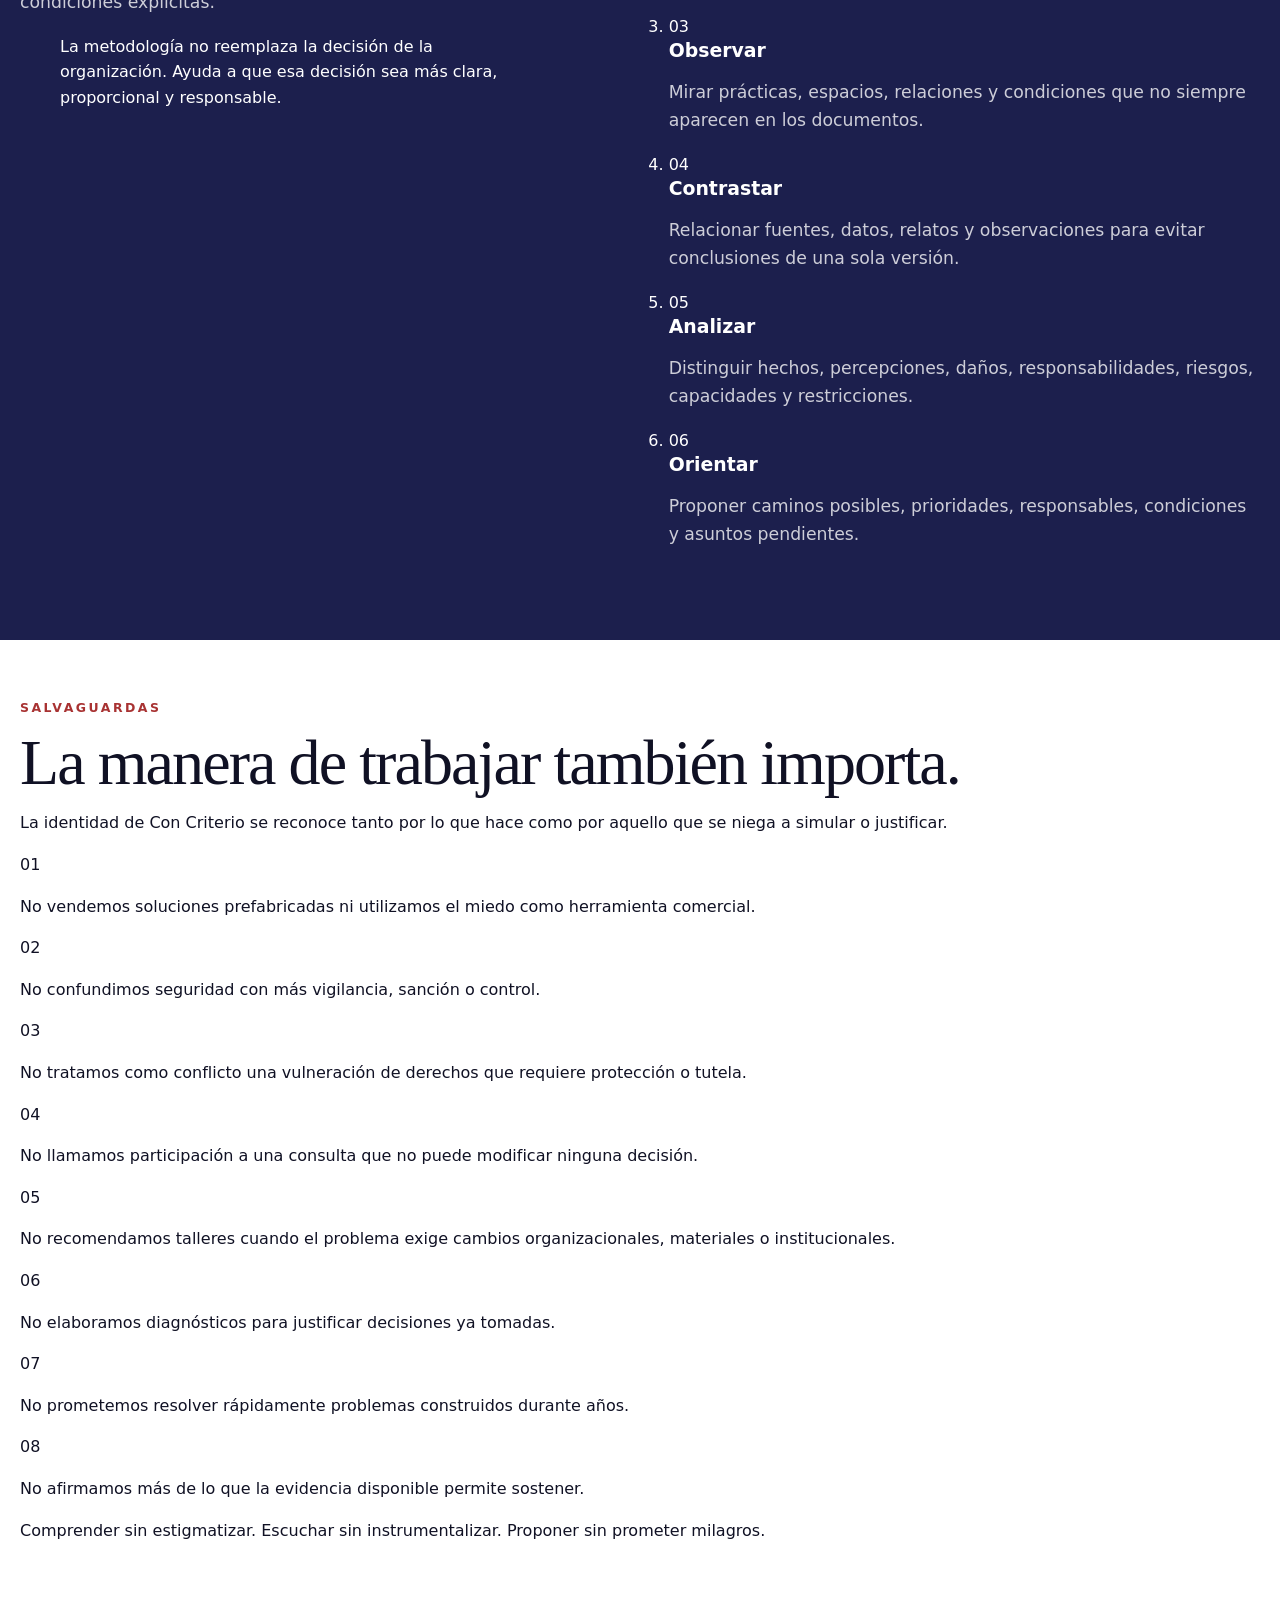
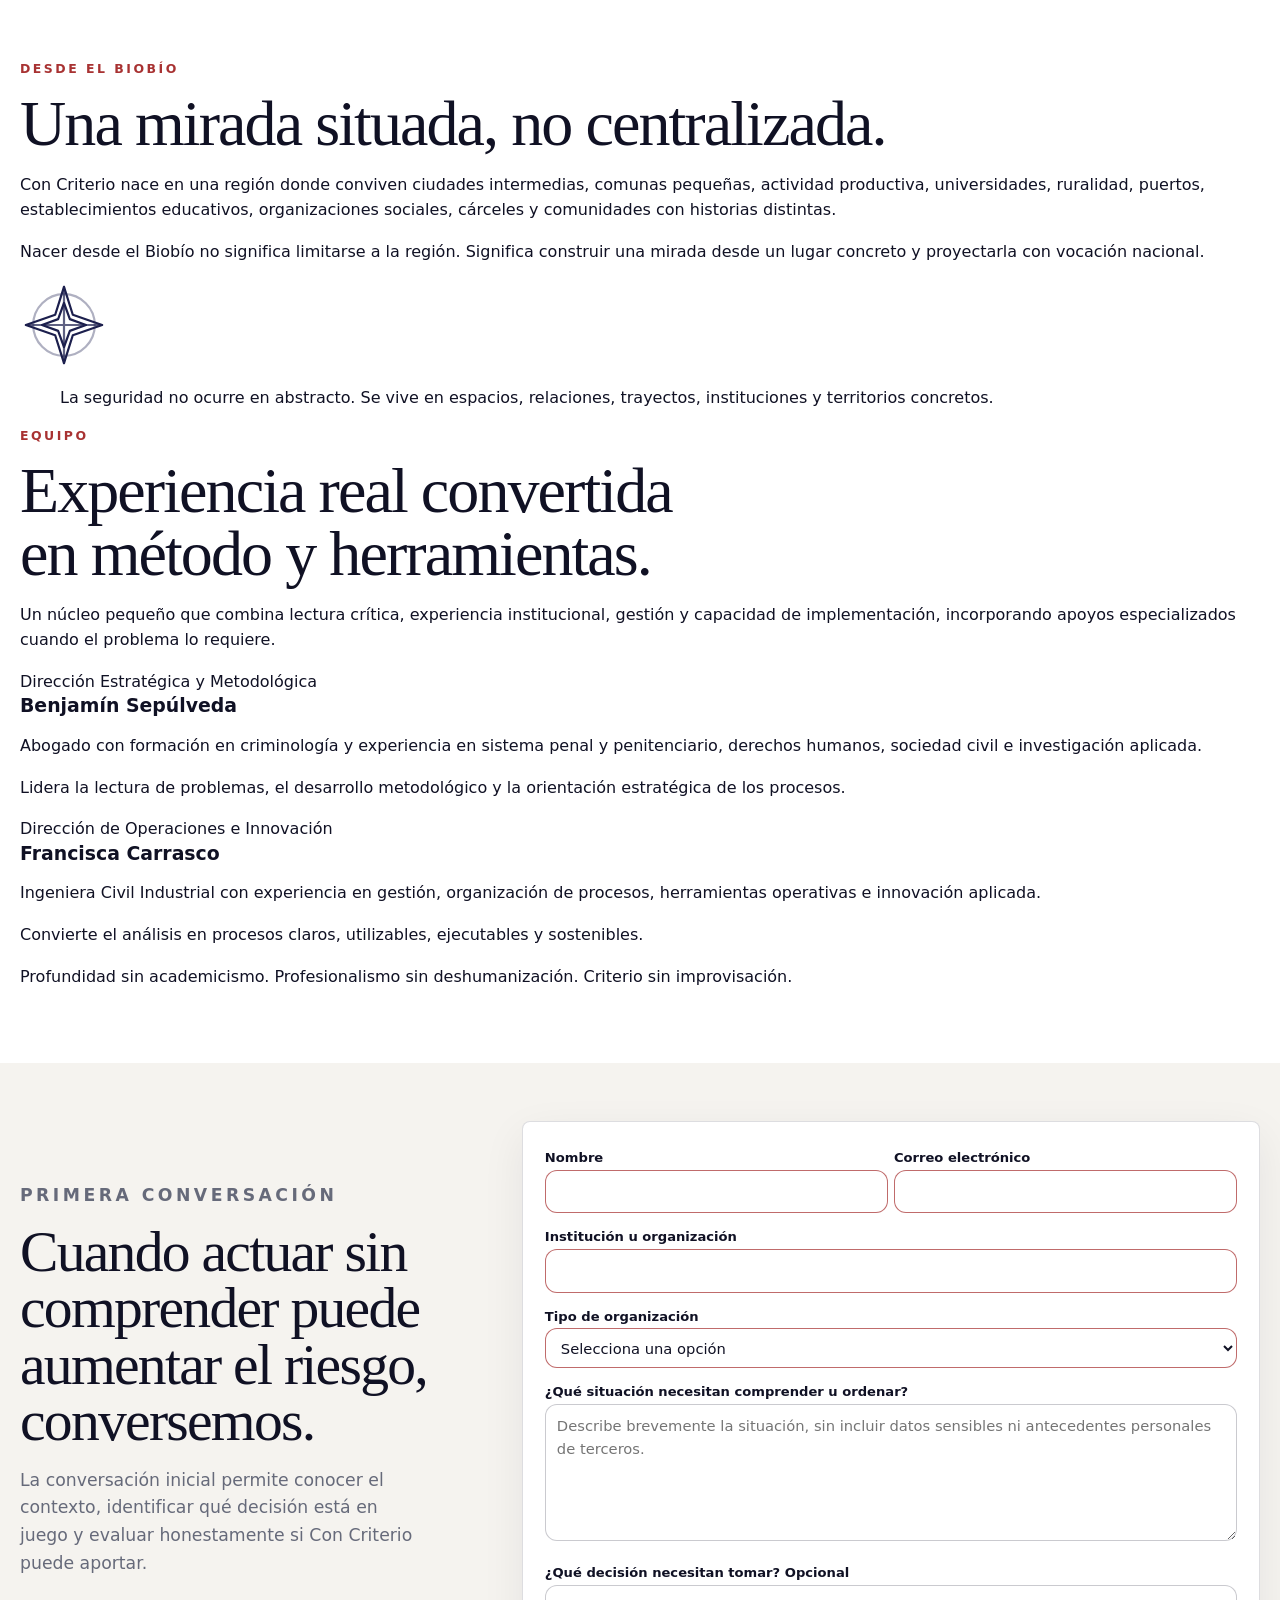
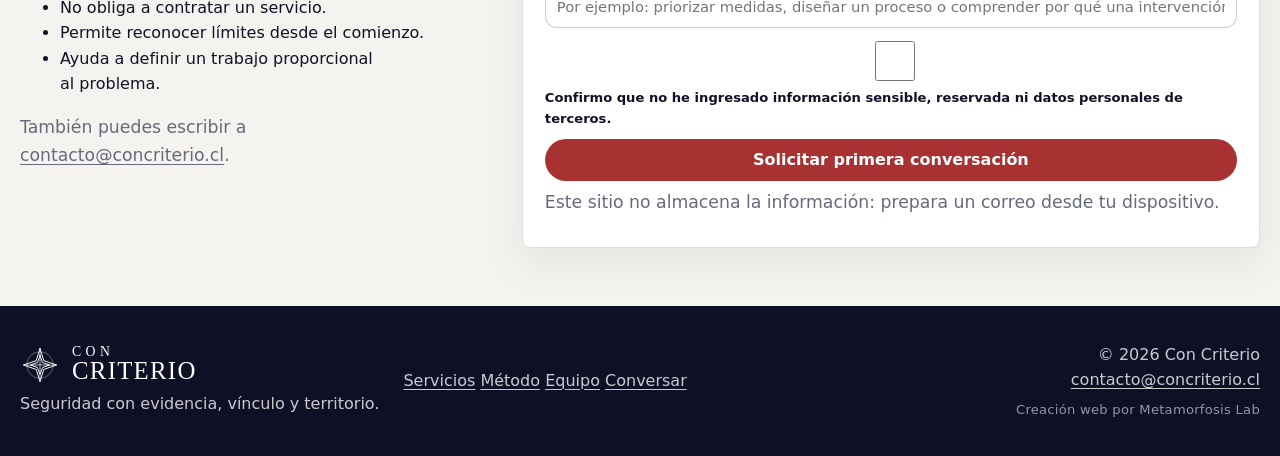
==== commit 8328ef87: "Add files via upload" ====
--- a/index.html
+++ b/index.html
@@ -3,29 +3,61 @@
 <head>
   <meta charset="utf-8">
   <meta name="viewport" content="width=device-width, initial-scale=1">
-  <title>Con Criterio | Seguridad, convivencia y decisiones complejas</title>
-  <meta name="description" content="Con Criterio acompaña a instituciones, empresas, municipalidades, universidades, colegios y organizaciones que necesitan comprender mejor problemas de seguridad, convivencia, conflicto y relación entre actores antes de actuar.">
+  <title>Con Criterio | Seguridad con evidencia, vínculo y territorio</title>
+  <meta name="description" content="Con Criterio ayuda a empresas, instituciones, municipalidades, universidades y organizaciones a comprender problemas de seguridad, convivencia y conflicto antes de intervenir.">
   <meta name="author" content="Con Criterio">
-  <meta name="theme-color" content="#0f1026">
-  <meta name="color-scheme" content="light dark">
+  <meta name="theme-color" content="#11142f">
   <meta name="referrer" content="strict-origin-when-cross-origin">
-  <meta http-equiv="Content-Security-Policy" content="default-src 'self'; img-src 'self' data:; script-src 'self'; style-src 'self'; connect-src 'self' https://formspree.io; base-uri 'self'; form-action 'self' mailto: https://formspree.io; upgrade-insecure-requests">
+  <meta name="robots" content="index, follow, max-image-preview:large">
 
   <link rel="canonical" href="https://www.concriterio.cl/">
   <link rel="icon" href="assets/favicon.svg" type="image/svg+xml">
   <link rel="manifest" href="site.webmanifest">
 
+  <meta property="og:locale" content="es_CL">
   <meta property="og:site_name" content="Con Criterio">
   <meta property="og:type" content="website">
-  <meta property="og:title" content="Con Criterio | Decidir con criterio">
-  <meta property="og:description" content="Análisis, diagnóstico y orientación aplicada para comprender problemas complejos antes de actuar.">
+  <meta property="og:title" content="Con Criterio | Seguridad con evidencia, vínculo y territorio">
+  <meta property="og:description" content="Comprendemos situaciones complejas antes de orientar una intervención. Evidencia, vínculo y territorio para decidir con mayor responsabilidad.">
   <meta property="og:url" content="https://www.concriterio.cl/">
-  <meta property="og:image" content="https://www.concriterio.cl/assets/logo-concriterio-prototipo.png">
+  <meta property="og:image" content="https://www.concriterio.cl/assets/og-concriterio.png">
+  <meta property="og:image:width" content="1200">
+  <meta property="og:image:height" content="630">
+  <meta property="og:image:alt" content="Con Criterio: seguridad con evidencia, vínculo y territorio">
 
   <meta name="twitter:card" content="summary_large_image">
+  <meta name="twitter:title" content="Con Criterio | Seguridad con evidencia, vínculo y territorio">
+  <meta name="twitter:description" content="Comprender antes de intervenir. Decidir sin agravar.">
+  <meta name="twitter:image" content="https://www.concriterio.cl/assets/og-concriterio.png">
+
+  <script>document.documentElement.classList.add("js");</script>
+  <script type="application/ld+json">
+  {
+    "@context": "https://schema.org",
+    "@type": "ProfessionalService",
+    "name": "Con Criterio",
+    "url": "https://www.concriterio.cl/",
+    "email": "contacto@concriterio.cl",
+    "description": "Seguridad con evidencia, vínculo y territorio. Con Criterio ayuda a organizaciones a comprender problemas de seguridad, convivencia y conflicto antes de intervenir.",
+    "areaServed": {
+      "@type": "Country",
+      "name": "Chile"
+    },
+    "slogan": "Seguridad con evidencia, vínculo y territorio",
+    "knowsAbout": [
+      "Seguridad",
+      "Convivencia",
+      "Conflicto",
+      "Análisis territorial",
+      "Participación",
+      "Justicia y reinserción"
+    ]
+  }
+  </script>
 
   <link rel="preload" href="./css/styles.css" as="style">
   <link rel="stylesheet" href="./css/styles.css">
+  <script src="./js/main.js" defer></script>
 </head>
 
 <body>
@@ -35,7 +67,7 @@
     <nav class="nav container nav-container" aria-label="Navegación principal">
       <a class="brand" href="#inicio" aria-label="Con Criterio, inicio">
         <span class="brand-mark" aria-hidden="true">
-          <img src="assets/compass.svg" alt="" width="36" height="36">
+          <img src="assets/compass.svg" alt="" width="38" height="38">
         </span>
         <span class="brand-text">
           <span>Con</span>
@@ -48,11 +80,12 @@
       </button>
 
       <ul class="nav-menu" id="menu-principal" data-menu>
-        <li><a href="#que-es">Qué es</a></li>
-        <li><a href="#problemas">Problemas</a></li>
+        <li><a href="#enfoque">Enfoque</a></li>
+        <li><a href="#lineas">Líneas</a></li>
+        <li><a href="#situaciones">Situaciones</a></li>
+        <li><a href="#servicios">Servicios</a></li>
         <li><a href="#metodo">Método</a></li>
-        <li><a href="#entregables">Entregables</a></li>
-        <li><a href="#sobre">Equipo</a></li>
+        <li><a href="#equipo">Equipo</a></li>
         <li><a class="nav-cta" href="#contacto">Conversar</a></li>
       </ul>
     </nav>
@@ -60,400 +93,446 @@
 
   <main id="contenido">
     <section class="hero section" id="inicio" aria-labelledby="hero-title">
-      <div class="hero-bg" aria-hidden="true"></div>
-
+      <div class="hero-grid-pattern" aria-hidden="true"></div>
       <div class="container hero-grid">
-        <div class="hero-content">
-          <p class="eyebrow">Escucha · análisis · ruta de acción</p>
-
+        <div class="hero-copy reveal">
+          <p class="eyebrow">Seguridad con evidencia, vínculo y territorio</p>
           <h1 id="hero-title">Cuando los problemas son complejos, responder rápido no basta. Hay que decidir con criterio.</h1>
-
           <p class="hero-lead">
-            Con Criterio acompaña a instituciones, empresas, municipalidades, universidades, colegios y organizaciones que enfrentan situaciones complejas de seguridad, convivencia, conflicto o relación entre actores.
+            Ayudamos a empresas, instituciones, municipalidades, universidades y organizaciones a comprender situaciones de seguridad, convivencia y conflicto antes de decidir cómo intervenir.
           </p>
-
-          <p class="hero-lead hero-lead-secondary">
-            Ayudamos a ordenar el problema antes de actuar.
-          </p>
+          <p class="hero-support">Distinguimos hechos, percepciones, actores, daños, riesgos y capacidades para orientar respuestas responsables, realizables y adecuadas al contexto.</p>
 
           <div class="hero-actions" aria-label="Acciones principales">
             <a class="button button-primary" href="#contacto">Solicitar primera conversación</a>
-            <a class="button button-secondary" href="#metodo">Conocer el enfoque</a>
-          </div>
-
-          <div class="hero-pill-list" aria-label="Ejes de trabajo">
-            <span>Comprender</span>
-            <span>Ordenar</span>
-            <span>Orientar</span>
-          </div>
-
-          <p class="hero-origin">Nacemos desde Biobío, con vocación nacional.</p>
-        </div>
-
-        <aside class="hero-card" aria-label="Promesa de Con Criterio">
-          <img class="hero-logo" src="assets/logo-concriterio-prototipo.png" alt="Logo Con Criterio">
-
-          <div class="orientation-box">
-            <span class="orientation-line"></span>
-            <p>No vendemos respuestas automáticas. Ordenamos información, actores y tensiones para que la decisión sea más clara, proporcional y responsable.</p>
+            <a class="button button-ghost" href="#enfoque">Conocer nuestro enfoque</a>
+          </div>
+
+          <div class="hero-signals" aria-label="Principios de trabajo">
+            <span>Comprender antes de intervenir</span>
+            <span>Distinguir antes de decidir</span>
+            <span>Actuar sin agravar</span>
+          </div>
+          <p class="hero-origin">Desde el Biobío, con vocación nacional.</p>
+        </div>
+
+        <aside class="hero-orientation reveal" aria-label="La brújula de Con Criterio">
+          <div class="hero-compass" aria-hidden="true">
+            <span class="orbit orbit-one"></span>
+            <span class="orbit orbit-two"></span>
+            <img src="assets/compass.svg" alt="" width="184" height="184">
+          </div>
+          <div class="orientation-copy">
+            <p class="orientation-label">Nuestra posición</p>
+            <p class="orientation-statement">No vendemos miedo ni respuestas automáticas. Ayudamos a mirar mejor para actuar sin agravar.</p>
+            <div class="orientation-axis" aria-hidden="true">
+              <span>Evidencia</span><span>Vínculo</span><span>Territorio</span>
+            </div>
           </div>
         </aside>
       </div>
     </section>
 
-    <section class="section intro" id="que-es" aria-labelledby="intro-title">
-      <div class="container narrow">
-        <p class="section-kicker">Qué es Con Criterio</p>
-        <h2 id="intro-title">Comprender antes de responder.</h2>
-        <p>
-          Con Criterio es una iniciativa independiente de análisis, diagnóstico y orientación aplicada para abordar problemas complejos de seguridad, convivencia, conflicto y relación entre actores.
-        </p>
-        <p>
-          Trabajamos desde una convicción simple: antes de intervenir, hay que comprender bien. Ayudamos a ordenar problemas, identificar actores, distinguir tensiones y construir rutas de acción posibles.
-        </p>
-      </div>
-    </section>
-
-    <section class="section trust-section" aria-labelledby="trust-title">
+    <section class="section purpose section-screen" id="enfoque" aria-labelledby="purpose-title">
+      <div class="container purpose-grid">
+        <div class="section-intro reveal">
+          <p class="section-kicker">Por qué existe Con Criterio</p>
+          <h2 id="purpose-title">Para que la urgencia no piense sola.</h2>
+        </div>
+
+        <div class="purpose-content reveal">
+          <p class="lead-paragraph">Las organizaciones suelen enfrentar presión para actuar: contener una situación, mostrar resultados, comunicar decisiones o responder a una preocupación legítima.</p>
+          <p>Pero una respuesta visible no siempre es una respuesta adecuada. Cuando se interviene sin distinguir hechos, percepciones, relaciones, daños y condiciones del contexto, una medida puede gastar recursos, trasladar el problema, debilitar vínculos o dejar intactas sus causas.</p>
+          <p>Con Criterio introduce una pausa útil entre la preocupación y la intervención. No es inmovilidad: es el trabajo necesario para formular mejor el problema, reconocer límites y orientar una decisión que pueda sostenerse responsablemente.</p>
+
+          <div class="purpose-contrast" aria-label="Nuestra diferencia">
+            <div>
+              <span class="contrast-label">No llegamos a confirmar</span>
+              <strong>una solución previamente elegida.</strong>
+            </div>
+            <div>
+              <span class="contrast-label">Llegamos a comprender</span>
+              <strong>qué respuesta tiene sentido y bajo qué condiciones.</strong>
+            </div>
+          </div>
+        </div>
+      </div>
+    </section>
+
+    <section class="section compass-section section-screen" aria-labelledby="compass-title">
       <div class="container">
-        <div class="trust-head">
-          <div>
-            <p class="section-kicker">Para quiénes trabajamos</p>
-            <h2 id="trust-title">Instituciones y equipos que necesitan decidir con mejor lectura del contexto.</h2>
-          </div>
-
-          <p>
-            Trabajamos con municipalidades, servicios públicos, empresas, universidades, colegios, fundaciones, organizaciones sociales y comunidades que necesitan comprender mejor antes de decidir.
-          </p>
-        </div>
-
-        <div class="category-list public-audiences" aria-label="Tipos de contraparte">
-          <span>Municipalidades</span>
-          <span>Empresas</span>
-          <span>Universidades</span>
-          <span>Colegios</span>
-          <span>Servicios públicos</span>
-          <span>Fundaciones</span>
-          <span>Organizaciones sociales</span>
-          <span>Comunidades</span>
-        </div>
-      </div>
-    </section>
-
-    <section class="section split" id="problemas" aria-labelledby="problems-title">
-      <div class="container split-grid">
-        <div>
-          <p class="section-kicker">Qué problemas ayudamos a ordenar</p>
-          <h2 id="problems-title">Situaciones donde seguridad, convivencia y conflicto se vuelven difíciles de leer.</h2>
-        </div>
-
-        <div class="feature-list">
-          <article class="feature-item">
-            <span class="feature-number">01</span>
+        <div class="section-heading center reveal">
+          <p class="section-kicker">Nuestra brújula</p>
+          <h2 id="compass-title">Tres coordenadas para comprender antes de actuar.</h2>
+          <p>La identidad no queda en una declaración. Se traduce en la manera en que buscamos, escuchamos, contrastamos y utilizamos la información.</p>
+        </div>
+
+        <div class="coordinate-grid">
+          <article class="coordinate-card reveal">
+            <span class="coordinate-index">01</span>
+            <div class="coordinate-icon" aria-hidden="true">E</div>
+            <h3>Evidencia</h3>
+            <p>Contrastamos datos, antecedentes, documentos, observación y experiencia. También explicitamos qué información falta y qué conclusiones todavía no pueden sostenerse.</p>
+            <strong>Ordena lo que sabemos.</strong>
+          </article>
+
+          <article class="coordinate-card reveal">
+            <span class="coordinate-index">02</span>
+            <div class="coordinate-icon" aria-hidden="true">V</div>
+            <h3>Vínculo</h3>
+            <p>Observamos cómo la confianza, el daño, la comunicación, la legitimidad y las relaciones entre actores influyen en el problema y en la viabilidad de una respuesta.</p>
+            <strong>Permite comprender cómo se vive.</strong>
+          </article>
+
+          <article class="coordinate-card reveal">
+            <span class="coordinate-index">03</span>
+            <div class="coordinate-icon" aria-hidden="true">T</div>
+            <h3>Territorio</h3>
+            <p>Reconocemos historias, capacidades, restricciones, espacios y condiciones concretas. No trasladamos automáticamente soluciones aplicadas en otros lugares.</p>
+            <strong>Muestra dónde puede sostenerse.</strong>
+          </article>
+        </div>
+      </div>
+    </section>
+
+    <section class="section work-lines section-screen" id="lineas" aria-labelledby="lines-title">
+      <div class="container">
+        <div class="section-heading reveal">
+          <p class="section-kicker">Tres líneas de trabajo</p>
+          <h2 id="lines-title">Una misma forma de mirar, aplicada a problemas distintos.</h2>
+        </div>
+
+        <div class="line-grid">
+          <article class="line-card reveal">
+            <span class="line-number">01</span>
             <div>
-              <h3>Tensiones comunitarias o territoriales</h3>
-              <p>Cuando distintos actores perciben, viven o explican el problema de maneras contrapuestas.</p>
-            </div>
-          </article>
-
-          <article class="feature-item">
-            <span class="feature-number">02</span>
+              <h3>Seguridad, territorio y entornos complejos</h3>
+              <p>Situaciones donde hechos, percepción de riesgo, uso de espacios, condiciones territoriales y decisiones organizacionales aparecen entrelazados.</p>
+              <p class="line-result">Distinguimos el problema real antes de recomendar medidas, inversiones o proyectos.</p>
+            </div>
+          </article>
+
+          <article class="line-card reveal">
+            <span class="line-number">02</span>
             <div>
-              <h3>Convivencia institucional</h3>
-              <p>Cuando equipos, comunidades educativas u organizaciones necesitan ordenar malestares, riesgos o decisiones sensibles.</p>
-            </div>
-          </article>
-
-          <article class="feature-item">
-            <span class="feature-number">03</span>
+              <h3>Convivencia, relaciones y conflictividad institucional</h3>
+              <p>Situaciones donde equipos, comunidades, empresas o instituciones enfrentan relaciones deterioradas, tensiones persistentes o decisiones que pueden intensificar el conflicto.</p>
+              <p class="line-result">Ordenamos actores, daños, responsabilidades y posibilidades de acción.</p>
+            </div>
+          </article>
+
+          <article class="line-card reveal">
+            <span class="line-number">03</span>
             <div>
-              <h3>Relación entre actores</h3>
-              <p>Cuando una institución, empresa, comunidad o autoridad requiere comprender mejor vínculos, tensiones y expectativas antes de actuar.</p>
-            </div>
-          </article>
-
-          <article class="feature-item">
-            <span class="feature-number">04</span>
-            <div>
-              <h3>Seguridad y percepción de riesgo</h3>
-              <p>Cuando el problema no puede reducirse a una cifra, una medida aislada o una respuesta automática.</p>
-            </div>
-          </article>
-        </div>
-      </div>
-    </section>
-
-    <section class="section method page-panel" id="metodo" aria-labelledby="method-title">
-      <div class="container method-panel">
-        <div class="method-copy">
+              <h3>Justicia, reinserción y sistemas institucionales</h3>
+              <p>Problemas vinculados con sistema penal, cárcel, reinserción, prevención, violencia institucional y respuestas frente al daño.</p>
+              <p class="line-result">Incorporamos experiencia jurídica y criminológica sin reducir el proyecto al ámbito penal.</p>
+            </div>
+          </article>
+        </div>
+
+        <div class="audiences reveal" aria-label="Sectores con los que trabajamos">
+          <p>Trabajamos con</p>
+          <div class="audience-list">
+            <span>Empresas con presencia territorial</span>
+            <span>Municipalidades y servicios públicos</span>
+            <span>Universidades y comunidades educativas</span>
+            <span>Fundaciones y organizaciones sociales</span>
+          </div>
+        </div>
+      </div>
+    </section>
+
+    <section class="section situations section-screen" id="situaciones" aria-labelledby="situations-title">
+      <div class="container situations-grid">
+        <div class="section-intro reveal">
+          <p class="section-kicker">Situaciones abordables</p>
+          <h2 id="situations-title">Cuando el problema existe, pero todavía no está bien formulado.</h2>
+          <p>La primera conversación permite determinar si Con Criterio puede aportar y qué profundidad de trabajo resulta proporcional.</p>
+        </div>
+
+        <div class="situation-list reveal">
+          <article>
+            <span>01</span>
+            <p>Existen versiones contrapuestas y la organización no dispone de una lectura suficientemente clara.</p>
+          </article>
+          <article>
+            <span>02</span>
+            <p>Se han aplicado medidas, pero el problema continúa, reaparece o cambia de forma.</p>
+          </article>
+          <article>
+            <span>03</span>
+            <p>Hechos concretos y percepciones de inseguridad aparecen mezclados.</p>
+          </article>
+          <article>
+            <span>04</span>
+            <p>La relación entre una empresa, institución, comunidad o territorio se está deteriorando.</p>
+          </article>
+          <article>
+            <span>05</span>
+            <p>Un equipo posee información, pero no logra convertirla en criterios de decisión.</p>
+          </article>
+          <article>
+            <span>06</span>
+            <p>Se necesita distinguir entre conflicto, riesgo, infracción, vulneración de derechos y necesidad de protección.</p>
+          </article>
+          <article>
+            <span>07</span>
+            <p>Se busca escuchar a distintos actores sin convertir la participación en una formalidad.</p>
+          </article>
+          <article>
+            <span>08</span>
+            <p>Una preocupación general debe traducirse en prioridades, acciones o proyectos realizables.</p>
+          </article>
+        </div>
+      </div>
+    </section>
+
+    <section class="section services section-screen" id="servicios" aria-labelledby="services-title">
+      <div class="container">
+        <div class="section-heading reveal">
+          <p class="section-kicker">Servicios de entrada</p>
+          <h2 id="services-title">Tres maneras concretas de comenzar.</h2>
+          <p>La oferta inicial se mantiene concentrada. Cada servicio tiene un alcance claro y se ajusta a la situación sin transformarse en una promesa total.</p>
+        </div>
+
+        <div class="service-grid">
+          <article class="service-card reveal">
+            <div class="service-topline">
+              <span class="service-index">01</span>
+              <span class="service-type">Formación aplicada</span>
+            </div>
+            <h3>Taller Seguridad con Evidencia</h3>
+            <p>Para equipos que necesitan mejorar la manera en que comprenden, discuten y comunican problemas de seguridad.</p>
+            <ul>
+              <li>Hechos y percepciones.</li>
+              <li>Evidencia y datos aislados.</li>
+              <li>Riesgo y presión por reaccionar.</li>
+              <li>Seguridad y control.</li>
+            </ul>
+            <div class="service-output">
+              <span>Resultado</span>
+              <p>Conceptos compartidos, preguntas de análisis y criterios utilizables por el equipo.</p>
+            </div>
+          </article>
+
+          <article class="service-card featured reveal">
+            <div class="service-topline">
+              <span class="service-index">02</span>
+              <span class="service-type">Lectura inicial · 30 a 45 días</span>
+            </div>
+            <h3>Mapa Inicial de Seguridad y Convivencia</h3>
+            <p>Para ordenar una situación que todavía se presenta de manera difusa y reconocer qué decisiones están realmente en juego.</p>
+            <ul>
+              <li>Antecedentes y fuentes disponibles.</li>
+              <li>Actores, tensiones y daños.</li>
+              <li>Riesgos, capacidades y restricciones.</li>
+              <li>Vacíos de información y próximos pasos.</li>
+            </ul>
+            <div class="service-output">
+              <span>Resultado</span>
+              <p>Un mapa ejecutivo que distingue lo que sabemos, lo que no puede concluirse todavía y dónde conviene actuar primero.</p>
+            </div>
+          </article>
+
+          <article class="service-card reveal">
+            <div class="service-topline">
+              <span class="service-index">03</span>
+              <span class="service-type">Proceso de profundización</span>
+            </div>
+            <h3>Diagnóstico Participativo y Cartera de Proyectos</h3>
+            <p>Para organizaciones que necesitan comprender una situación junto con sus actores y traducir esa comprensión en respuestas concretas.</p>
+            <ul>
+              <li>Participación con incidencia y resguardos.</li>
+              <li>Revisión, entrevistas y espacios colectivos.</li>
+              <li>Priorización de medidas o proyectos.</li>
+              <li>Responsables, condiciones y riesgos.</li>
+            </ul>
+            <div class="service-output">
+              <span>Resultado</span>
+              <p>Una comprensión compartida y una cartera de acciones fundamentadas, priorizadas y realizables.</p>
+            </div>
+          </article>
+        </div>
+
+        <div class="services-note reveal">
+          <p>Los informes, mapas de actores, devoluciones y apoyos de implementación se integran dentro de estos servicios cuando corresponden. No se presentan como productos aislados para inflar la oferta.</p>
+          <a class="text-link" href="#contacto">Evaluar qué servicio tiene sentido <span aria-hidden="true">→</span></a>
+        </div>
+      </div>
+    </section>
+
+    <section class="section method section-screen" id="metodo" aria-labelledby="method-title">
+      <div class="container method-grid">
+        <div class="method-intro reveal">
           <p class="section-kicker">Cómo trabajamos</p>
-          <h2 id="method-title">Método antes que receta.</h2>
-          <p>
-            Nuestro trabajo no parte desde soluciones prefabricadas. Parte desde una lectura cuidadosa del problema, sus actores, sus tensiones y las decisiones que deben tomarse.
-          </p>
-
-          <div class="compass-grid" aria-label="Dimensiones de trabajo de Con Criterio">
-            <article class="compass-card">
-              <h3>Escucha</h3>
-              <p>Consideramos a los actores relevantes cuando corresponde ética y operativamente.</p>
-            </article>
-
-            <article class="compass-card">
-              <h3>Análisis</h3>
-              <p>Distinguimos hechos, percepciones, información disponible, tensiones y riesgos.</p>
-            </article>
-
-            <article class="compass-card">
-              <h3>Orientación</h3>
-              <p>Proponemos caminos posibles, proporcionales y aplicables según el contexto.</p>
-            </article>
-          </div>
-        </div>
-
-        <div class="process-panel">
-          <div class="section-head compact">
-            <h3>Proceso de trabajo</h3>
-            <p>La profundidad solo tiene sentido si ayuda a decidir mejor.</p>
-          </div>
-
-          <ol class="steps">
-            <li>
-              <strong>Encuadrar</strong>
-              <span>Precisar el problema y la decisión en juego.</span>
-            </li>
-            <li>
-              <strong>Revisar</strong>
-              <span>Ordenar antecedentes e información disponible.</span>
-            </li>
-            <li>
-              <strong>Escuchar</strong>
-              <span>Levantar voces e insumos relevantes cuando corresponde.</span>
-            </li>
-            <li>
-              <strong>Ordenar</strong>
-              <span>Distinguir actores, tensiones, riesgos y prioridades.</span>
-            </li>
-            <li>
-              <strong>Orientar</strong>
-              <span>Proponer una ruta inicial de acción responsable.</span>
-            </li>
-          </ol>
-        </div>
-
-        <p class="method-close">La metodología no reemplaza la decisión: ayuda a que esa decisión sea más clara, responsable y situada.</p>
-      </div>
-    </section>
-
-    <section class="section services" id="entregables" aria-labelledby="deliverables-title">
+          <h2 id="method-title">Seis acciones, no una receta.</h2>
+          <p>Nuestro método no comienza con una solución predeterminada. Comienza por precisar la decisión en juego y termina orientando alternativas con límites y condiciones explícitas.</p>
+          <blockquote>La metodología no reemplaza la decisión de la organización. Ayuda a que esa decisión sea más clara, proporcional y responsable.</blockquote>
+        </div>
+
+        <ol class="method-steps reveal">
+          <li>
+            <span>01</span>
+            <div><h3>Encuadrar</h3><p>Precisar la situación, la decisión, el alcance y los límites del proceso.</p></div>
+          </li>
+          <li>
+            <span>02</span>
+            <div><h3>Escuchar</h3><p>Incorporar experiencias y conocimientos relevantes con pertinencia, seguridad e incidencia real.</p></div>
+          </li>
+          <li>
+            <span>03</span>
+            <div><h3>Observar</h3><p>Mirar prácticas, espacios, relaciones y condiciones que no siempre aparecen en los documentos.</p></div>
+          </li>
+          <li>
+            <span>04</span>
+            <div><h3>Contrastar</h3><p>Relacionar fuentes, datos, relatos y observaciones para evitar conclusiones de una sola versión.</p></div>
+          </li>
+          <li>
+            <span>05</span>
+            <div><h3>Analizar</h3><p>Distinguir hechos, percepciones, daños, responsabilidades, riesgos, capacidades y restricciones.</p></div>
+          </li>
+          <li>
+            <span>06</span>
+            <div><h3>Orientar</h3><p>Proponer caminos posibles, prioridades, responsables, condiciones y asuntos pendientes.</p></div>
+          </li>
+        </ol>
+      </div>
+    </section>
+
+    <section class="section safeguards section-screen" aria-labelledby="safeguards-title">
       <div class="container">
-        <div class="section-head">
-          <p class="section-kicker">Qué podemos entregar</p>
-          <h2 id="deliverables-title">Productos claros para pasar de la preocupación general a una lectura útil.</h2>
-          <p>
-            Cada proceso se define según el problema, los actores involucrados, la información disponible y las condiciones reales de trabajo.
-          </p>
-        </div>
-
-        <div class="cards-grid product-grid deliverables-grid">
-          <article class="service-card product-card">
-            <p class="card-kicker">Diagnóstico</p>
-            <h3>Diagnóstico inicial</h3>
-            <p>Lectura acotada de una situación compleja para distinguir qué ocurre, qué falta comprender y qué decisiones están en juego.</p>
-          </article>
-
-          <article class="service-card product-card">
-            <p class="card-kicker">Actores</p>
-            <h3>Mapa de actores y tensiones</h3>
-            <p>Identificación de actores relevantes, relaciones, riesgos, puntos de conflicto, recursos disponibles y posibles bloqueos.</p>
-          </article>
-
-          <article class="service-card product-card">
-            <p class="card-kicker">Decisión</p>
-            <h3>Ruta inicial de acción</h3>
-            <p>Orientaciones y pasos posibles para actuar con mayor claridad, proporcionalidad y responsabilidad.</p>
-          </article>
-
-          <article class="service-card product-card">
-            <p class="card-kicker">Encuentro</p>
-            <h3>Taller de lectura compartida</h3>
-            <p>Instancia de conversación y análisis para ordenar percepciones, escuchar actores y construir lenguaje común.</p>
-          </article>
-
-          <article class="service-card product-card">
-            <p class="card-kicker">Síntesis</p>
-            <h3>Informe ejecutivo</h3>
-            <p>Documento breve y claro para apoyar conversaciones, decisiones internas o próximos pasos institucionales.</p>
-          </article>
-
-          <article class="service-card product-card">
-            <p class="card-kicker">Seguimiento</p>
-            <h3>Acompañamiento acotado</h3>
-            <p>Apoyo limitado en el tiempo para revisar avances, ajustar una ruta y cuidar la coherencia de la implementación inicial.</p>
-          </article>
-        </div>
-
-        <div class="services-note">
-          <p>
-            La primera conversación permite evaluar si Con Criterio puede aportar y qué tipo de trabajo tendría sentido realizar.
-          </p>
-          <a class="button button-primary" href="#contacto">Solicitar primera conversación</a>
-        </div>
-      </div>
-    </section>
-
-    <section class="section principles" aria-labelledby="not-title">
+        <div class="section-heading light reveal">
+          <p class="section-kicker">Salvaguardas</p>
+          <h2 id="safeguards-title">La manera de trabajar también importa.</h2>
+          <p>La identidad de Con Criterio se reconoce tanto por lo que hace como por aquello que se niega a simular o justificar.</p>
+        </div>
+
+        <div class="safeguard-grid reveal">
+          <article><span>01</span><p>No vendemos soluciones prefabricadas ni utilizamos el miedo como herramienta comercial.</p></article>
+          <article><span>02</span><p>No confundimos seguridad con más vigilancia, sanción o control.</p></article>
+          <article><span>03</span><p>No tratamos como conflicto una vulneración de derechos que requiere protección o tutela.</p></article>
+          <article><span>04</span><p>No llamamos participación a una consulta que no puede modificar ninguna decisión.</p></article>
+          <article><span>05</span><p>No recomendamos talleres cuando el problema exige cambios organizacionales, materiales o institucionales.</p></article>
+          <article><span>06</span><p>No elaboramos diagnósticos para justificar decisiones ya tomadas.</p></article>
+          <article><span>07</span><p>No prometemos resolver rápidamente problemas construidos durante años.</p></article>
+          <article><span>08</span><p>No afirmamos más de lo que la evidencia disponible permite sostener.</p></article>
+        </div>
+
+        <div class="safeguard-motto reveal" aria-label="Criterios éticos">
+          <span>Comprender sin estigmatizar.</span>
+          <span>Escuchar sin instrumentalizar.</span>
+          <span>Proponer sin prometer milagros.</span>
+        </div>
+      </div>
+    </section>
+
+    <section class="section origin-team" id="equipo" aria-labelledby="team-title">
       <div class="container">
-        <div class="section-head">
-          <p class="section-kicker">Diferencia</p>
-          <h2 id="not-title">Lo que no hacemos</h2>
-          <p>
-            En seguridad y convivencia abundan las respuestas rápidas, las promesas simples y las soluciones empaquetadas. Con Criterio toma otro camino.
-          </p>
-        </div>
-
-        <div class="cards-grid principles-compact">
-          <article class="service-card">
-            <h3>No vendemos soluciones prefabricadas</h3>
-          </article>
-
-          <article class="service-card">
-            <h3>No explotamos el miedo</h3>
-          </article>
-
-          <article class="service-card">
-            <h3>No reducimos problemas complejos a una sola causa</h3>
-          </article>
-
-          <article class="service-card">
-            <h3>No reemplazamos a las instituciones ni a las comunidades</h3>
-          </article>
-
-          <article class="service-card">
-            <h3>No usamos la participación como formalidad vacía</h3>
-          </article>
-
-          <article class="service-card">
-            <h3>No elaboramos diagnósticos para justificar decisiones ya tomadas</h3>
-          </article>
-        </div>
-
-        <div class="orientation-box wide">
-          <span class="orientation-line"></span>
-          <p>Con Criterio no llega a gritar sobre seguridad. Llega a ordenar, distinguir y ayudar a decidir.</p>
-        </div>
-      </div>
-    </section>
-
-    <section class="section about" id="sobre" aria-labelledby="about-title">
-      <div class="container about-grid">
-        <div>
+        <div class="origin-grid">
+          <div class="origin-copy reveal">
+            <p class="section-kicker">Desde el Biobío</p>
+            <h2>Una mirada situada, no centralizada.</h2>
+            <p>Con Criterio nace en una región donde conviven ciudades intermedias, comunas pequeñas, actividad productiva, universidades, ruralidad, puertos, establecimientos educativos, organizaciones sociales, cárceles y comunidades con historias distintas.</p>
+            <p>Nacer desde el Biobío no significa limitarse a la región. Significa construir una mirada desde un lugar concreto y proyectarla con vocación nacional.</p>
+          </div>
+
+          <div class="origin-quote reveal">
+            <img src="assets/compass.svg" alt="" width="88" height="88" aria-hidden="true">
+            <blockquote>La seguridad no ocurre en abstracto. Se vive en espacios, relaciones, trayectos, instituciones y territorios concretos.</blockquote>
+          </div>
+        </div>
+
+        <div class="team-heading reveal">
           <p class="section-kicker">Equipo</p>
-          <h2 id="about-title">Lectura estratégica, método, operación y responsabilidad pública.</h2>
-
-          <p>
-            Con Criterio es impulsado por un equipo que combina experiencia jurídica, análisis institucional, gestión, innovación aplicada y diseño de herramientas operativas.
-          </p>
-
-          <div class="team-list" aria-label="Equipo Con Criterio">
-            <article>
-              <span>Dirección Estratégica y Metodológica</span>
-              <h3>Benjamín Sepúlveda</h3>
-              <p>
-                Abogado con formación en criminología y experiencia en sistema penal, derechos humanos, seguridad, sociedad civil e investigación aplicada. Lidera el desarrollo metodológico y la lectura de problemas complejos.
-              </p>
-            </article>
-
-            <article>
-              <span>Dirección de Operaciones e Innovación</span>
-              <h3>Francisca Carrasco</h3>
-              <p>
-                Ingeniera Civil Industrial. Lidera operaciones, herramientas de gestión e innovación aplicada para transformar el análisis en procesos claros, sostenibles y ejecutables.
-              </p>
-            </article>
-          </div>
-        </div>
-
-        <div class="quote-card">
-          <blockquote>
-            “Antes de actuar, entender. Antes de responder, ordenar. Antes de prometer, mirar con criterio.”
-          </blockquote>
-        </div>
-      </div>
-    </section>
-
-    <section class="section contact" id="contacto" aria-labelledby="contact-title">
+          <h2 id="team-title">Experiencia real convertida en método y herramientas.</h2>
+          <p>Un núcleo pequeño que combina lectura crítica, experiencia institucional, gestión y capacidad de implementación, incorporando apoyos especializados cuando el problema lo requiere.</p>
+        </div>
+
+        <div class="team-grid">
+          <article class="person-card reveal">
+            <span class="person-role">Dirección Estratégica y Metodológica</span>
+            <h3>Benjamín Sepúlveda</h3>
+            <p>Abogado con formación en criminología y experiencia en sistema penal y penitenciario, derechos humanos, sociedad civil e investigación aplicada.</p>
+            <p>Lidera la lectura de problemas, el desarrollo metodológico y la orientación estratégica de los procesos.</p>
+          </article>
+
+          <article class="person-card reveal">
+            <span class="person-role">Dirección de Operaciones e Innovación</span>
+            <h3>Francisca Carrasco</h3>
+            <p>Ingeniera Civil Industrial con experiencia en gestión, organización de procesos, herramientas operativas e innovación aplicada.</p>
+            <p>Convierte el análisis en procesos claros, utilizables, ejecutables y sostenibles.</p>
+          </article>
+        </div>
+
+        <p class="team-principle reveal">Profundidad sin academicismo. Profesionalismo sin deshumanización. Criterio sin improvisación.</p>
+      </div>
+    </section>
+
+    <section class="section contact section-screen" id="contacto" aria-labelledby="contact-title">
       <div class="container contact-grid">
-        <div>
-          <p class="section-kicker">Contacto</p>
-          <h2 id="contact-title">Si una situación requiere mejor lectura, conversemos.</h2>
-          <p>
-            Si tu institución, empresa, comunidad u organización enfrenta una situación difícil de leer o necesita ordenar mejor un problema antes de actuar, podemos conversar.
-          </p>
-          <p>
-            La primera conversación busca entender el contexto, evaluar si Con Criterio puede aportar y definir un posible camino de trabajo.
-          </p>
-          <p>
-            También puedes escribir directamente a
-            <a href="mailto:contacto@concriterio.cl">contacto@concriterio.cl</a>.
-          </p>
-        </div>
-
-        <form class="contact-form" id="contact-form" novalidate>
-          <div class="form-row">
-            <label for="name">Nombre</label>
-            <input id="name" name="name" type="text" autocomplete="name" required maxlength="80">
-          </div>
-
+        <div class="contact-copy reveal">
+          <p class="section-kicker">Primera conversación</p>
+          <h2 id="contact-title">Cuando actuar sin comprender puede aumentar el riesgo, conversemos.</h2>
+          <p>La conversación inicial permite conocer el contexto, identificar qué decisión está en juego y evaluar honestamente si Con Criterio puede aportar.</p>
+
+          <ul class="contact-benefits">
+            <li>No obliga a contratar un servicio.</li>
+            <li>Permite reconocer límites desde el comienzo.</li>
+            <li>Ayuda a definir un trabajo proporcional al problema.</li>
+          </ul>
+
+          <p class="direct-contact">También puedes escribir a <a href="mailto:contacto@concriterio.cl">contacto@concriterio.cl</a>.</p>
+        </div>
+
+        <form class="contact-form reveal" id="contact-form" novalidate>
           <div class="form-row two-columns">
-            <div>
+            <div class="field">
+              <label for="name">Nombre</label>
+              <input id="name" name="name" type="text" autocomplete="name" required maxlength="80">
+            </div>
+            <div class="field">
               <label for="email">Correo electrónico</label>
               <input id="email" name="email" type="email" autocomplete="email" required maxlength="120">
             </div>
-
-            <div>
-              <label for="phone">Teléfono <span class="optional-label">opcional</span></label>
-              <input id="phone" name="phone" type="tel" autocomplete="tel" maxlength="30">
-            </div>
-          </div>
-
-          <div class="form-row">
+          </div>
+
+          <div class="field">
             <label for="institution">Institución u organización</label>
             <input id="institution" name="institution" type="text" autocomplete="organization" required maxlength="120">
           </div>
 
-          <div class="form-row">
+          <div class="field">
             <label for="organization-type">Tipo de organización</label>
             <select id="organization-type" name="organizationType" required>
-              <option value="">Selecciona una opción</option>
-              <option>Municipalidad</option>
-              <option>Servicio público</option>
+              <option value="" selected disabled>Selecciona una opción</option>
               <option>Empresa</option>
+              <option>Municipalidad o servicio público</option>
               <option>Universidad o centro de formación</option>
               <option>Colegio o comunidad educativa</option>
               <option>Fundación u organización social</option>
-              <option>Comunidad u organización territorial</option>
+              <option>Organización territorial o comunidad</option>
               <option>Otra organización</option>
             </select>
           </div>
 
-          <div class="form-row">
-            <label for="message">¿Qué situación necesitan ordenar?</label>
-            <textarea
-              id="message"
-              name="message"
-              rows="5"
-              required
-              maxlength="900"
-              placeholder="Describe brevemente el contexto o la decisión que necesitan comprender mejor. No ingreses datos sensibles ni antecedentes personales de terceros."
-            ></textarea>
-          </div>
-
-          <p class="form-note">
-            No ingreses datos sensibles ni antecedentes personales de terceros.
-            Este sitio estático no almacena la información: solo prepara un correo desde tu dispositivo.
-          </p>
-
-          <button class="button button-primary" type="submit">Solicitar primera conversación</button>
+          <div class="field">
+            <label for="message">¿Qué situación necesitan comprender u ordenar?</label>
+            <textarea id="message" name="message" required maxlength="1200" rows="5" placeholder="Describe brevemente la situación, sin incluir datos sensibles ni antecedentes personales de terceros."></textarea>
+          </div>
+
+          <div class="field">
+            <label for="decision">¿Qué decisión necesitan tomar? <span class="optional">Opcional</span></label>
+            <input id="decision" name="decision" type="text" maxlength="240" placeholder="Por ejemplo: priorizar medidas, diseñar un proceso o comprender por qué una intervención no funcionó.">
+          </div>
+
+          <label class="consent-field" for="privacy">
+            <input id="privacy" name="privacy" type="checkbox" required>
+            <span>Confirmo que no he ingresado información sensible, reservada ni datos personales de terceros.</span>
+          </label>
+
+          <button class="button button-primary form-button" type="submit">Solicitar primera conversación</button>
+          <p class="form-note">Este sitio no almacena la información: prepara un correo desde tu dispositivo.</p>
           <p class="form-status" id="form-status" role="status" aria-live="polite"></p>
         </form>
       </div>
@@ -462,26 +541,27 @@
 
   <footer class="site-footer">
     <div class="container footer-grid">
-      <a class="brand footer-brand" href="#inicio" aria-label="Con Criterio, inicio">
-        <span class="brand-mark" aria-hidden="true">
-          <img src="assets/compass.svg" alt="" width="32" height="32">
-        </span>
-        <span class="brand-text">
-          <span>Con</span>
-          <strong>Criterio</strong>
-        </span>
-      </a>
-
-      <p>Transformar ruido en comprensión, y comprensión en una decisión mejor orientada.</p>
+      <div class="footer-brand-block">
+        <a class="brand footer-brand" href="#inicio" aria-label="Con Criterio, inicio">
+          <span class="brand-mark" aria-hidden="true"><img src="assets/compass.svg" alt="" width="38" height="38"></span>
+          <span class="brand-text"><span>Con</span><strong>Criterio</strong></span>
+        </a>
+        <p>Seguridad con evidencia, vínculo y territorio.</p>
+      </div>
+
+      <div class="footer-links" aria-label="Enlaces del pie de página">
+        <a href="#servicios">Servicios</a>
+        <a href="#metodo">Método</a>
+        <a href="#equipo">Equipo</a>
+        <a href="#contacto">Conversar</a>
+      </div>
 
       <p class="footer-meta">
-        © <span id="year"></span> Con Criterio ·
-        <a href="mailto:contacto@concriterio.cl">contacto@concriterio.cl</a>
+        © <span id="year"></span> Con Criterio<br>
+        <a href="mailto:contacto@concriterio.cl">contacto@concriterio.cl</a><br>
         <span class="footer-credit">Creación web por Metamorfosis Lab</span>
       </p>
     </div>
   </footer>
-
-  <script src="./js/main.js" defer></script>
 </body>
 </html>
--- a/css/styles.css
+++ b/css/styles.css
@@ -942,7 +942,7 @@
   margin-block-start: 28px;
 }
 
-/* Observatorio */
+/* Bloques editoriales heredados no usados en la home pública */
 .status-badge {
   width: fit-content;
   margin-top: auto !important;
@@ -1475,7 +1475,7 @@
   font-size: .86rem;
 }
 
-/* Lead magnet Observatorio */
+/* Bloques de formulario heredados no usados en la home pública */
 .lead-magnet-card {
   display: grid;
   grid-template-columns: minmax(0, 1.05fr) minmax(300px, .72fr);
@@ -1944,7 +1944,7 @@
   }
 }
 
-/* Observatorio: contenido y lead magnet en una pantalla */
+/* Ajustes heredados no usados en la home pública */
 .observatory-panel {
   display: grid;
   grid-template-columns: minmax(0, .95fr) minmax(0, 1.05fr);
--- a/css/styles.css
+++ b/css/styles.css
@@ -942,7 +942,7 @@
   margin-block-start: 28px;
 }
 
-/* Observatorio */
+/* Bloques editoriales heredados no usados en la home pública */
 .status-badge {
   width: fit-content;
   margin-top: auto !important;
@@ -1475,7 +1475,7 @@
   font-size: .86rem;
 }
 
-/* Lead magnet Observatorio */
+/* Bloques de formulario heredados no usados en la home pública */
 .lead-magnet-card {
   display: grid;
   grid-template-columns: minmax(0, 1.05fr) minmax(300px, .72fr);
@@ -1944,7 +1944,7 @@
   }
 }
 
-/* Observatorio: contenido y lead magnet en una pantalla */
+/* Ajustes heredados no usados en la home pública */
 .observatory-panel {
   display: grid;
   grid-template-columns: minmax(0, .95fr) minmax(0, 1.05fr);
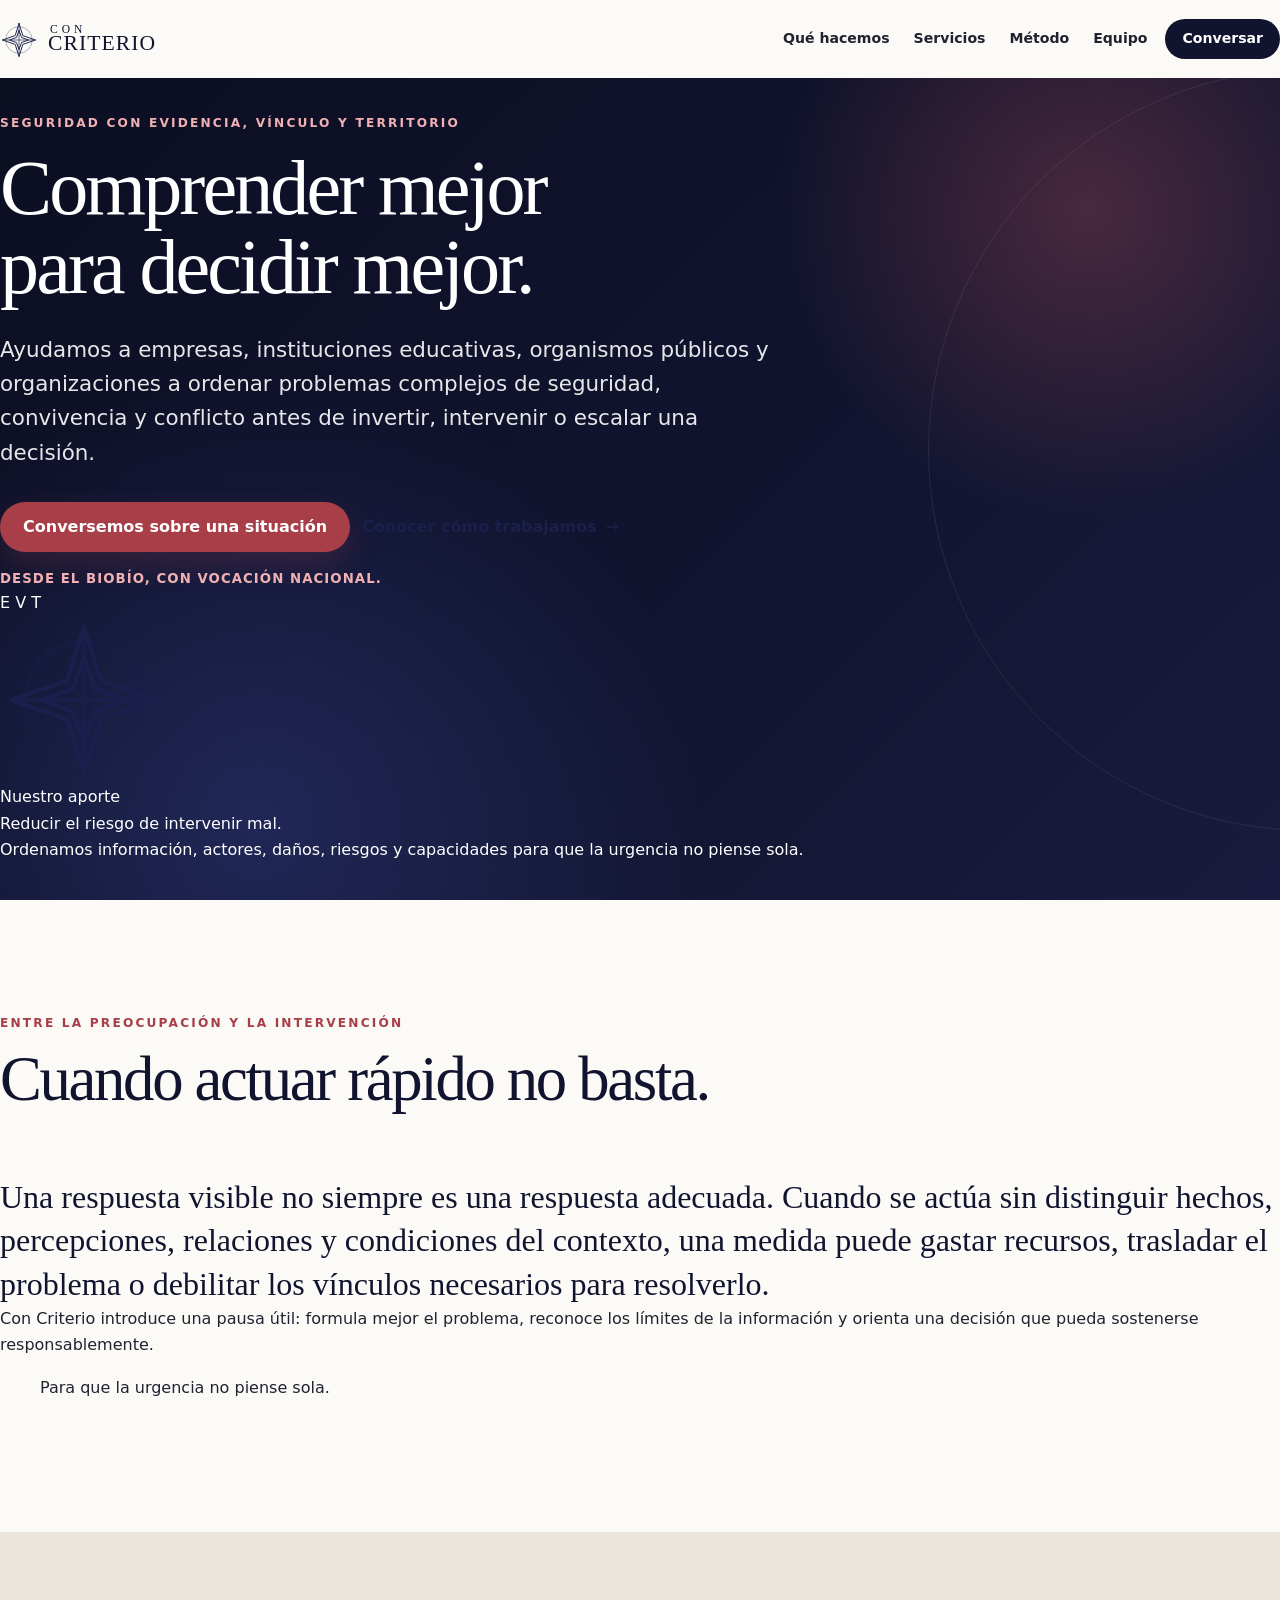
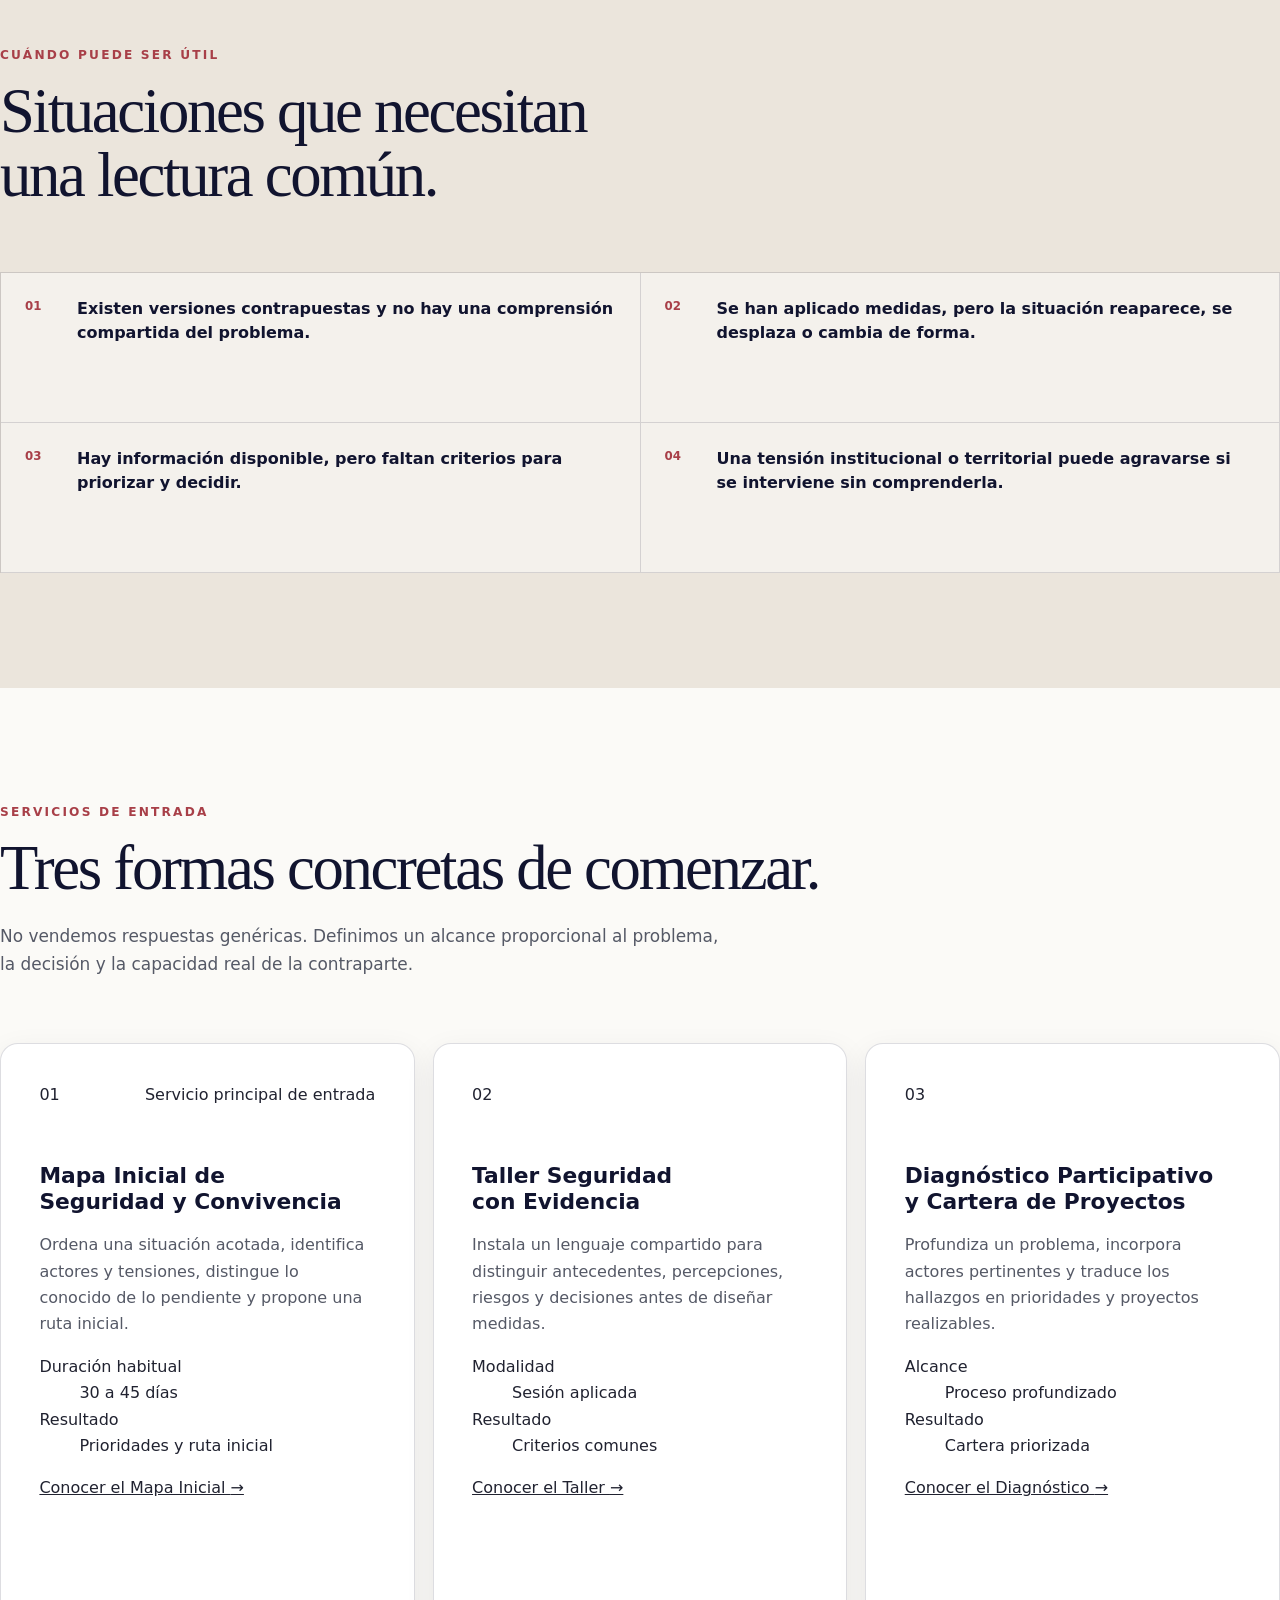
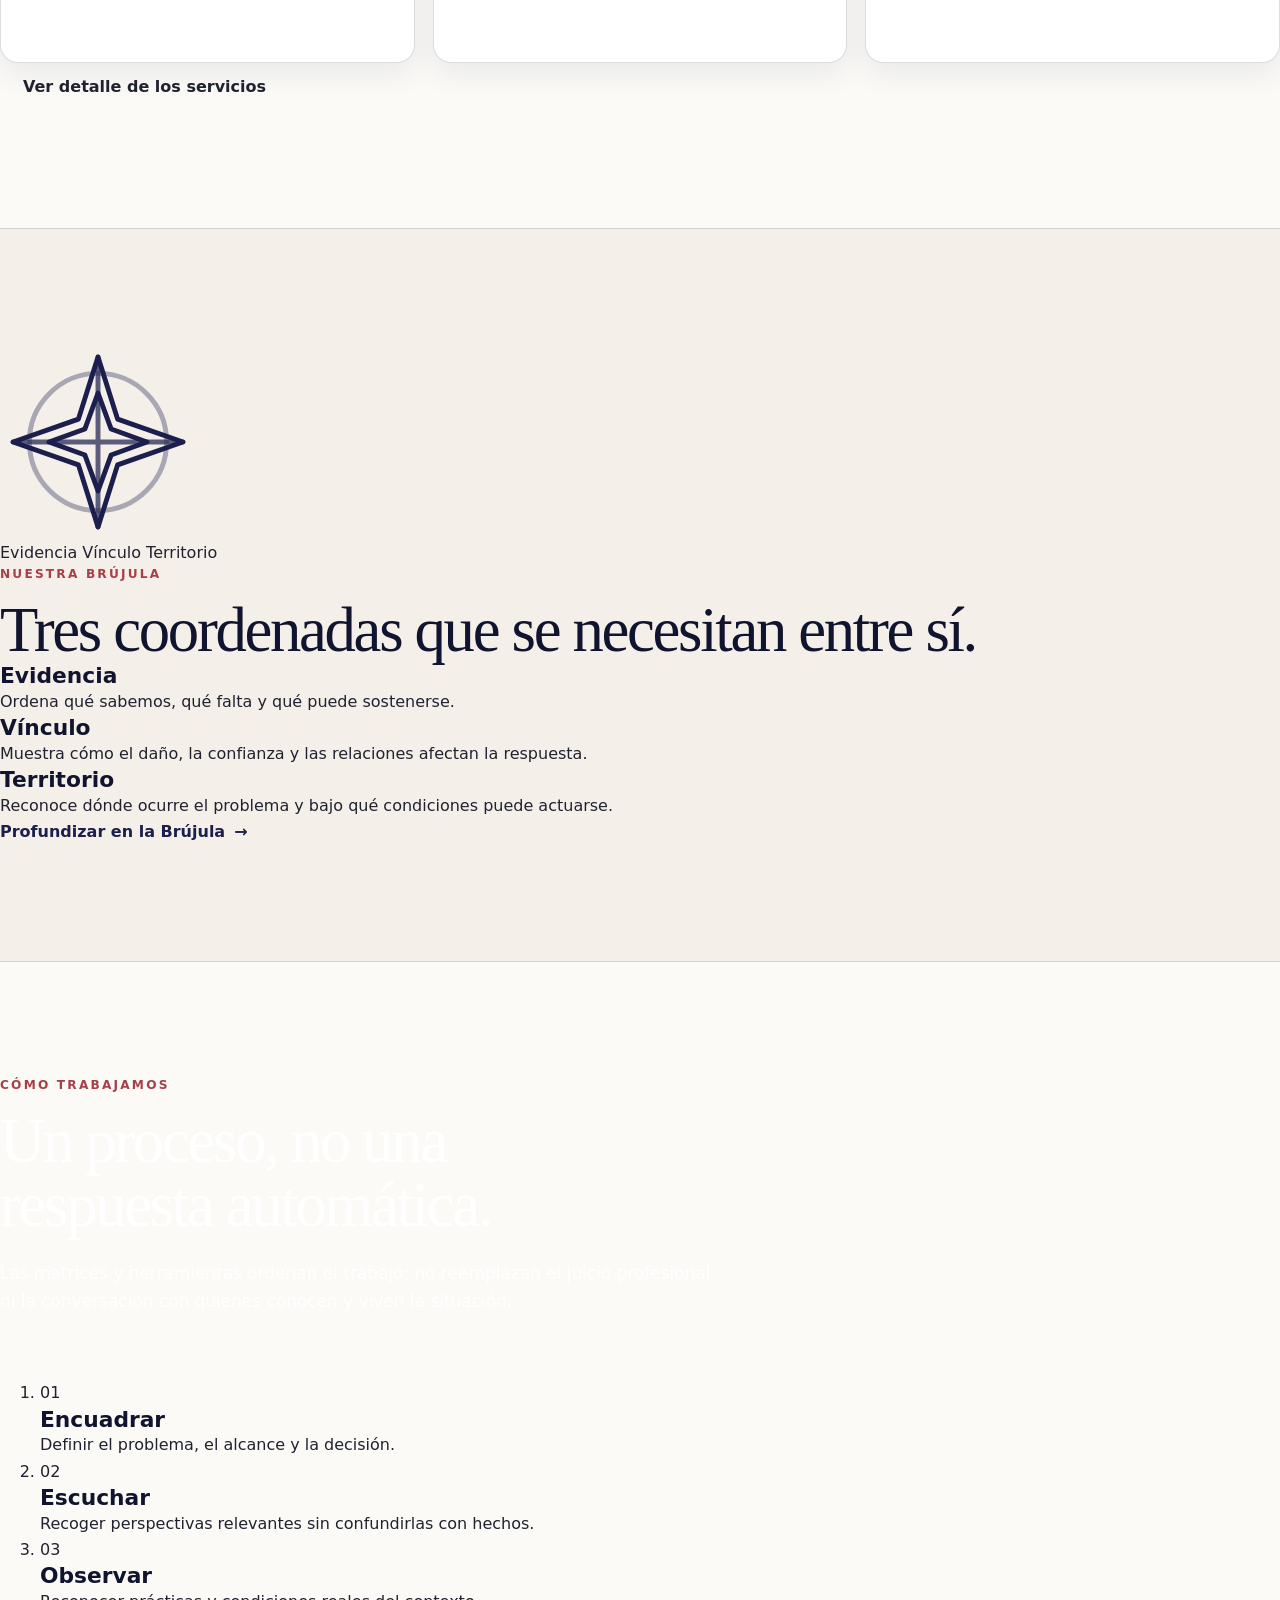
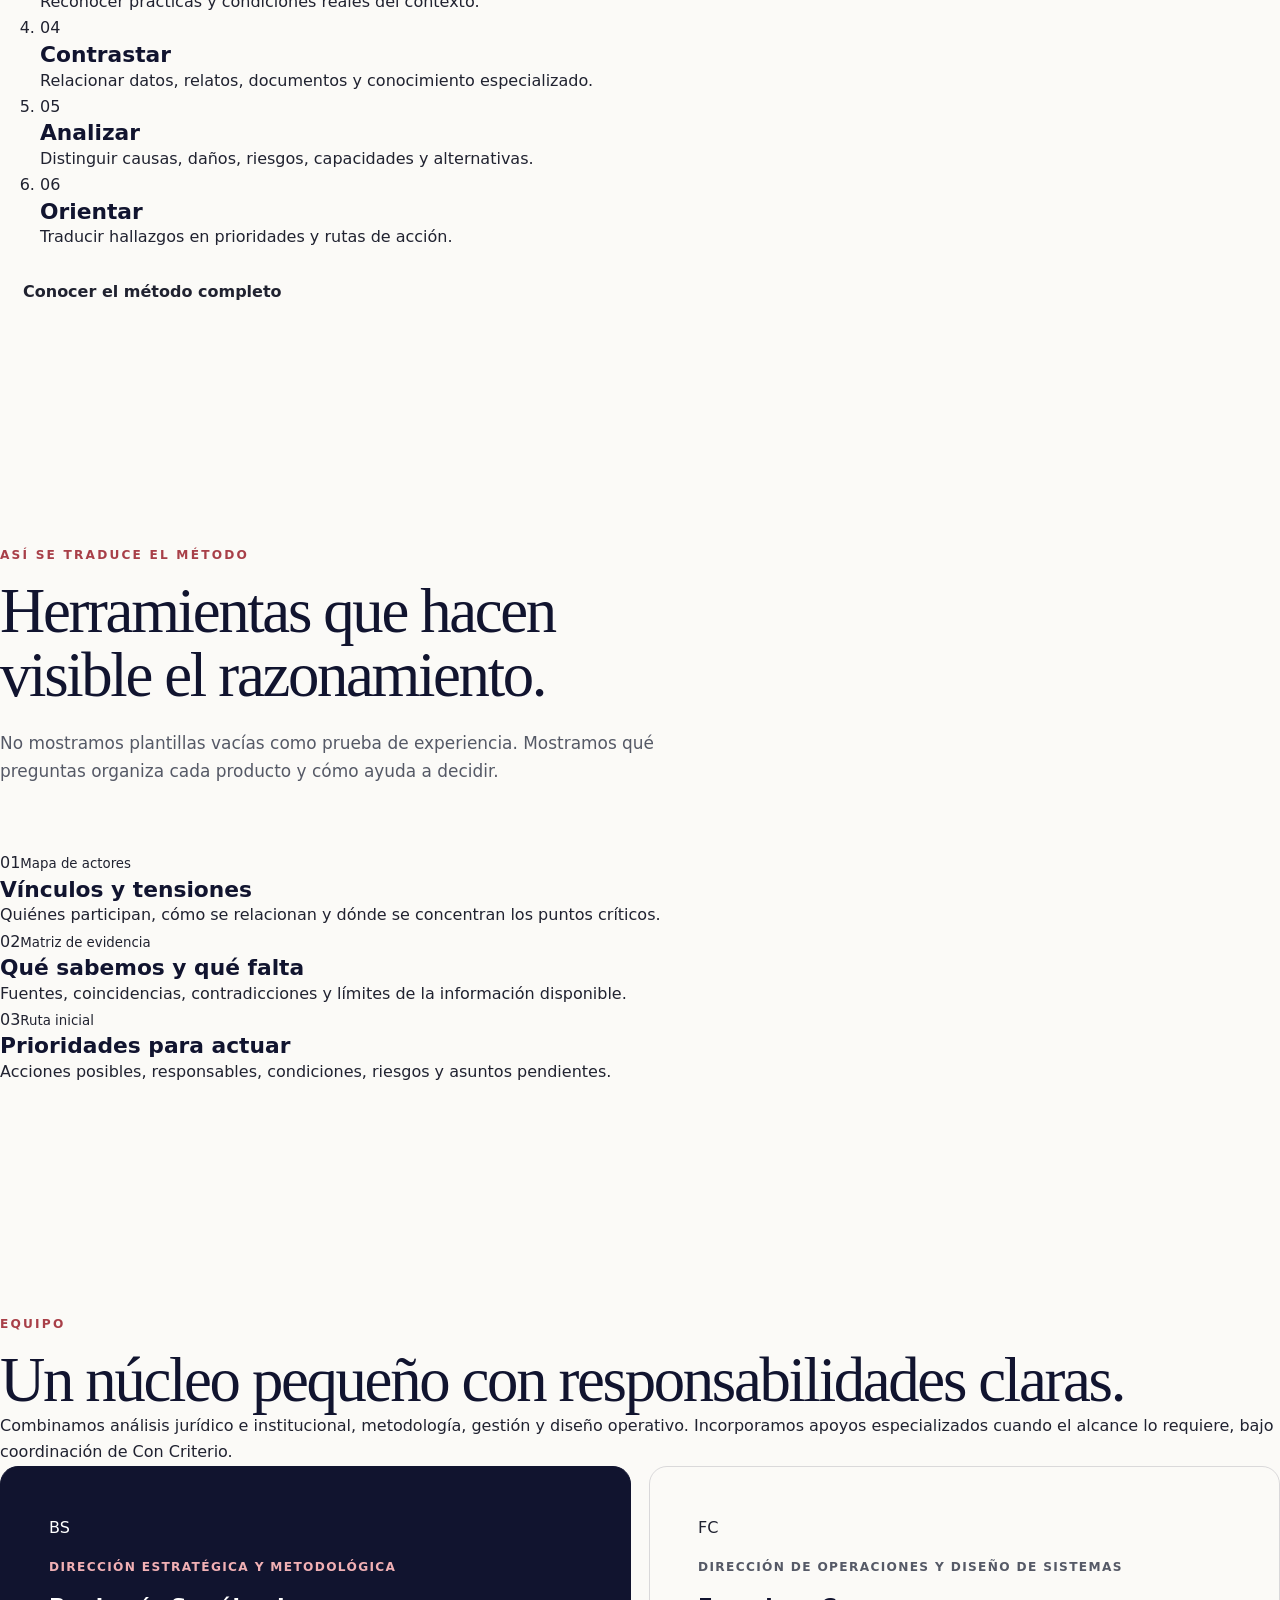
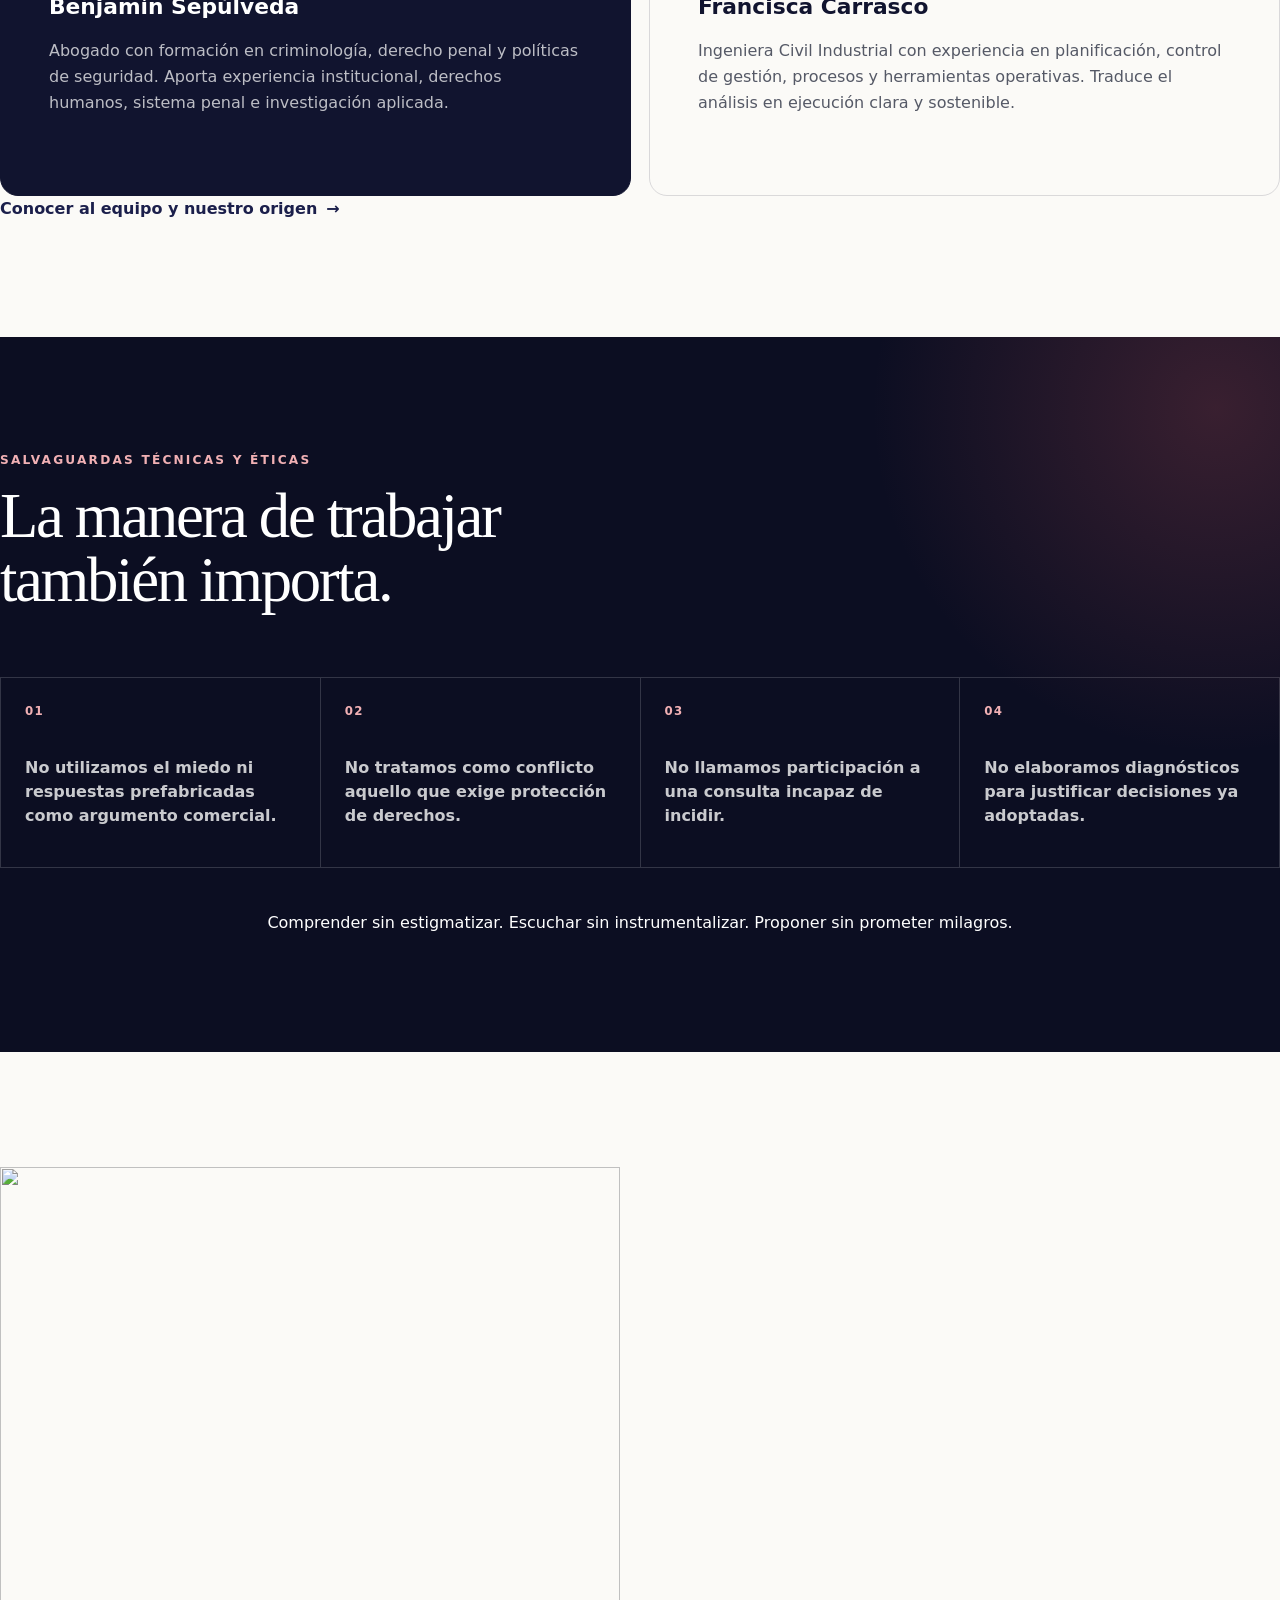
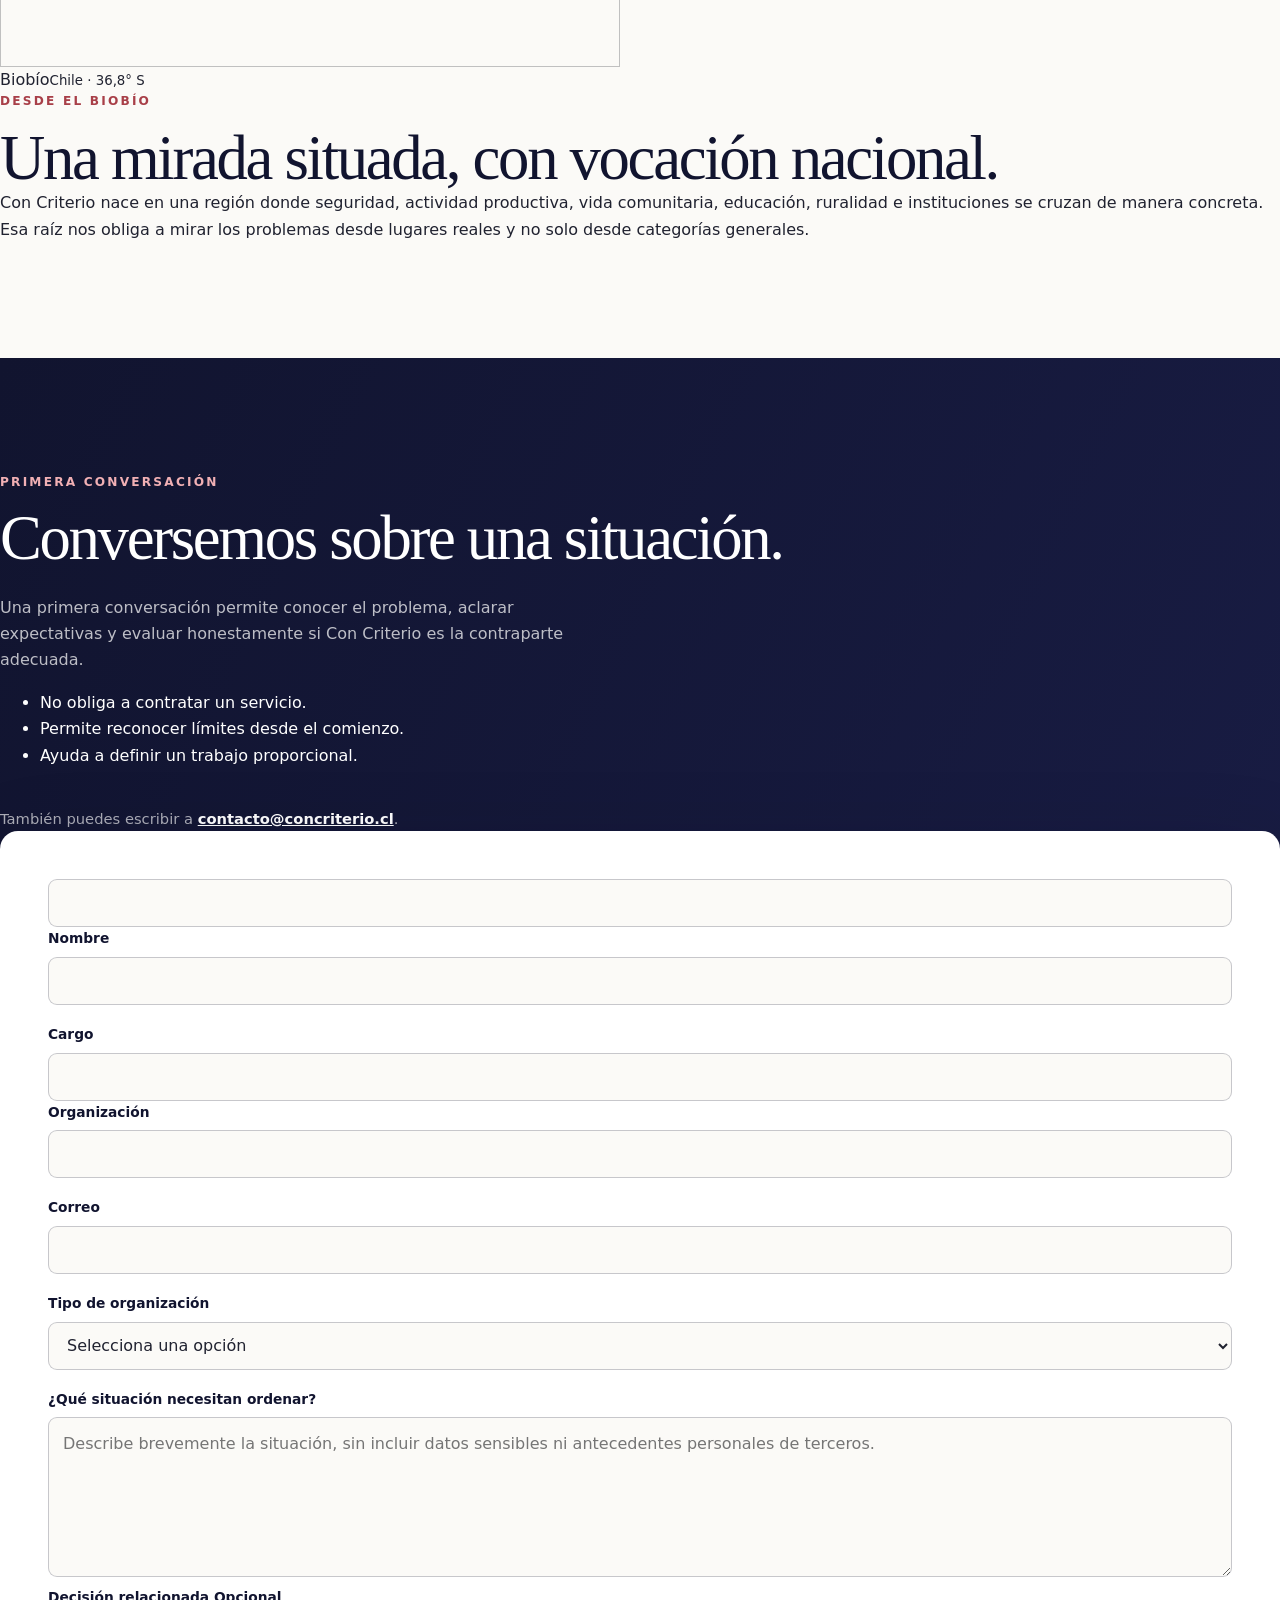
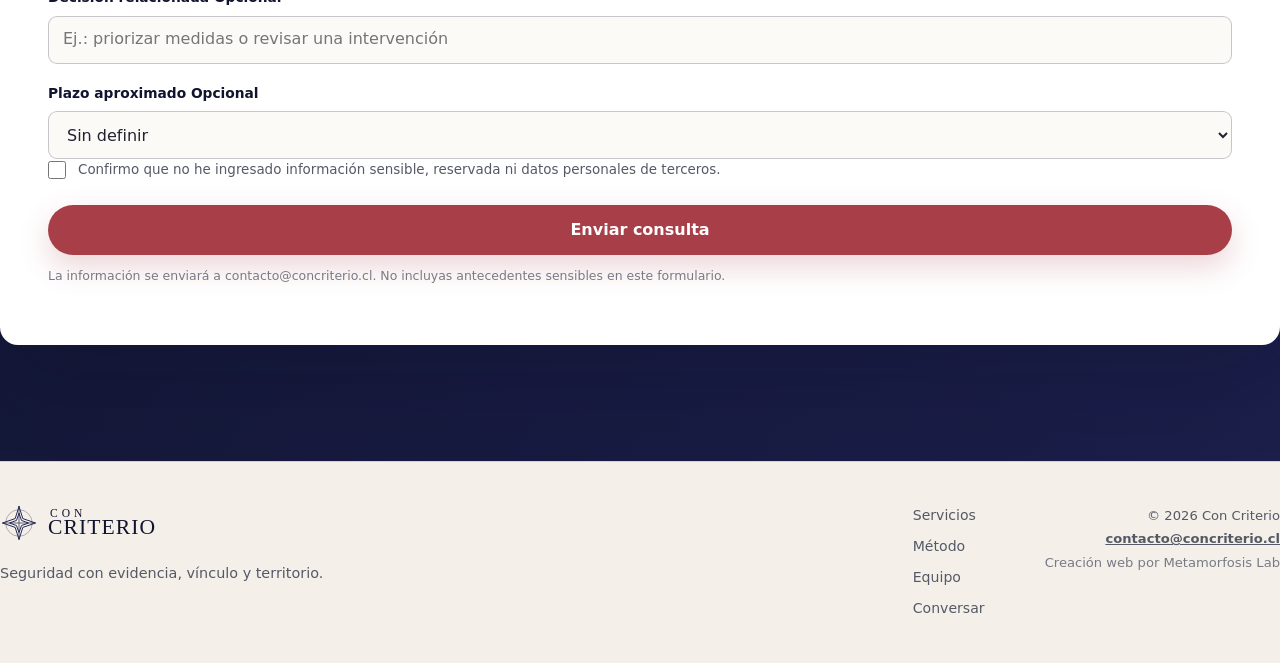
==== commit 7df2ae68: "Add files via upload" ====
--- a/index.html
+++ b/index.html
@@ -1,36 +1,35 @@
 <!doctype html>
-<html lang="es-CL">
+<html lang="es-CL" data-page="home">
 <head>
   <meta charset="utf-8">
   <meta name="viewport" content="width=device-width, initial-scale=1">
-  <title>Con Criterio | Seguridad con evidencia, vínculo y territorio</title>
-  <meta name="description" content="Con Criterio ayuda a empresas, instituciones, municipalidades, universidades y organizaciones a comprender problemas de seguridad, convivencia y conflicto antes de intervenir.">
   <meta name="author" content="Con Criterio">
-  <meta name="theme-color" content="#11142f">
+  <meta name="theme-color" content="#11162f">
   <meta name="referrer" content="strict-origin-when-cross-origin">
   <meta name="robots" content="index, follow, max-image-preview:large">
-
-  <link rel="canonical" href="https://www.concriterio.cl/">
   <link rel="icon" href="assets/favicon.svg" type="image/svg+xml">
   <link rel="manifest" href="site.webmanifest">
-
   <meta property="og:locale" content="es_CL">
   <meta property="og:site_name" content="Con Criterio">
   <meta property="og:type" content="website">
-  <meta property="og:title" content="Con Criterio | Seguridad con evidencia, vínculo y territorio">
-  <meta property="og:description" content="Comprendemos situaciones complejas antes de orientar una intervención. Evidencia, vínculo y territorio para decidir con mayor responsabilidad.">
-  <meta property="og:url" content="https://www.concriterio.cl/">
   <meta property="og:image" content="https://www.concriterio.cl/assets/og-concriterio.png">
   <meta property="og:image:width" content="1200">
   <meta property="og:image:height" content="630">
   <meta property="og:image:alt" content="Con Criterio: seguridad con evidencia, vínculo y territorio">
-
   <meta name="twitter:card" content="summary_large_image">
-  <meta name="twitter:title" content="Con Criterio | Seguridad con evidencia, vínculo y territorio">
-  <meta name="twitter:description" content="Comprender antes de intervenir. Decidir sin agravar.">
   <meta name="twitter:image" content="https://www.concriterio.cl/assets/og-concriterio.png">
-
   <script>document.documentElement.classList.add("js");</script>
+  <link rel="preload" href="css/styles.css" as="style">
+  <link rel="stylesheet" href="css/styles.css">
+  <script src="js/main.js" defer></script>
+  <title>Con Criterio | Comprender mejor para decidir mejor</title>
+  <meta name="description" content="Ayudamos a organizaciones a ordenar problemas complejos de seguridad, convivencia y conflicto antes de invertir, intervenir o escalar una decisión.">
+  <link rel="canonical" href="https://www.concriterio.cl/">
+  <meta property="og:title" content="Con Criterio | Comprender mejor para decidir mejor">
+  <meta property="og:description" content="Seguridad con evidencia, vínculo y territorio para orientar decisiones responsables.">
+  <meta property="og:url" content="https://www.concriterio.cl/">
+  <meta name="twitter:title" content="Con Criterio | Comprender mejor para decidir mejor">
+  <meta name="twitter:description" content="Seguridad con evidencia, vínculo y territorio.">
   <script type="application/ld+json">
   {
     "@context": "https://schema.org",
@@ -38,524 +37,326 @@
     "name": "Con Criterio",
     "url": "https://www.concriterio.cl/",
     "email": "contacto@concriterio.cl",
-    "description": "Seguridad con evidencia, vínculo y territorio. Con Criterio ayuda a organizaciones a comprender problemas de seguridad, convivencia y conflicto antes de intervenir.",
-    "areaServed": {
-      "@type": "Country",
-      "name": "Chile"
-    },
+    "description": "Firma independiente de análisis y orientación aplicada para problemas complejos de seguridad, convivencia y conflicto.",
+    "areaServed": {"@type": "Country", "name": "Chile"},
     "slogan": "Seguridad con evidencia, vínculo y territorio",
-    "knowsAbout": [
-      "Seguridad",
-      "Convivencia",
-      "Conflicto",
-      "Análisis territorial",
-      "Participación",
-      "Justicia y reinserción"
-    ]
+    "knowsAbout": ["Seguridad", "Convivencia", "Conflicto", "Análisis territorial", "Participación", "Justicia y reinserción"]
   }
   </script>
-
-  <link rel="preload" href="./css/styles.css" as="style">
-  <link rel="stylesheet" href="./css/styles.css">
-  <script src="./js/main.js" defer></script>
 </head>
-
 <body>
   <a class="skip-link" href="#contenido">Saltar al contenido principal</a>
-
   <header class="site-header" data-header>
-    <nav class="nav container nav-container" aria-label="Navegación principal">
-      <a class="brand" href="#inicio" aria-label="Con Criterio, inicio">
-        <span class="brand-mark" aria-hidden="true">
-          <img src="assets/compass.svg" alt="" width="38" height="38">
-        </span>
-        <span class="brand-text">
-          <span>Con</span>
-          <strong>Criterio</strong>
-        </span>
+    <nav class="nav shell" aria-label="Navegación principal">
+      <a class="brand" href="index.html" aria-label="Con Criterio, inicio">
+        <span class="brand-mark" aria-hidden="true"><img src="assets/compass.svg" alt="" width="40" height="40"></span>
+        <span class="brand-text"><span>Con</span><strong>Criterio</strong></span>
       </a>
-
       <button class="nav-toggle" type="button" aria-label="Abrir menú" aria-expanded="false" aria-controls="menu-principal">
         <span></span><span></span><span></span>
       </button>
-
       <ul class="nav-menu" id="menu-principal" data-menu>
-        <li><a href="#enfoque">Enfoque</a></li>
-        <li><a href="#lineas">Líneas</a></li>
-        <li><a href="#situaciones">Situaciones</a></li>
-        <li><a href="#servicios">Servicios</a></li>
-        <li><a href="#metodo">Método</a></li>
-        <li><a href="#equipo">Equipo</a></li>
-        <li><a class="nav-cta" href="#contacto">Conversar</a></li>
+        <li><a data-nav="home" href="index.html#que-hacemos">Qué hacemos</a></li>
+        <li><a data-nav="services" href="servicios.html">Servicios</a></li>
+        <li><a data-nav="method" href="metodo.html">Método</a></li>
+        <li><a data-nav="about" href="nosotros.html">Equipo</a></li>
+        <li><a class="nav-cta" href="index.html#contacto">Conversar</a></li>
       </ul>
     </nav>
   </header>
-
   <main id="contenido">
-    <section class="hero section" id="inicio" aria-labelledby="hero-title">
-      <div class="hero-grid-pattern" aria-hidden="true"></div>
-      <div class="container hero-grid">
+    <section class="hero" id="inicio" aria-labelledby="hero-title">
+      <div class="hero-grid-lines" aria-hidden="true"></div>
+      <div class="shell hero-layout">
         <div class="hero-copy reveal">
           <p class="eyebrow">Seguridad con evidencia, vínculo y territorio</p>
-          <h1 id="hero-title">Cuando los problemas son complejos, responder rápido no basta. Hay que decidir con criterio.</h1>
-          <p class="hero-lead">
-            Ayudamos a empresas, instituciones, municipalidades, universidades y organizaciones a comprender situaciones de seguridad, convivencia y conflicto antes de decidir cómo intervenir.
-          </p>
-          <p class="hero-support">Distinguimos hechos, percepciones, actores, daños, riesgos y capacidades para orientar respuestas responsables, realizables y adecuadas al contexto.</p>
-
+          <h1 id="hero-title">Comprender mejor para decidir mejor.</h1>
+          <p class="hero-lead">Ayudamos a empresas, instituciones educativas, organismos públicos y organizaciones a ordenar problemas complejos de seguridad, convivencia y conflicto antes de invertir, intervenir o escalar una decisión.</p>
           <div class="hero-actions" aria-label="Acciones principales">
-            <a class="button button-primary" href="#contacto">Solicitar primera conversación</a>
-            <a class="button button-ghost" href="#enfoque">Conocer nuestro enfoque</a>
-          </div>
-
-          <div class="hero-signals" aria-label="Principios de trabajo">
-            <span>Comprender antes de intervenir</span>
-            <span>Distinguir antes de decidir</span>
-            <span>Actuar sin agravar</span>
+            <a class="button button-primary" href="#contacto">Conversemos sobre una situación</a>
+            <a class="text-link" href="#metodo-resumen">Conocer cómo trabajamos <span aria-hidden="true">→</span></a>
           </div>
           <p class="hero-origin">Desde el Biobío, con vocación nacional.</p>
         </div>
 
-        <aside class="hero-orientation reveal" aria-label="La brújula de Con Criterio">
-          <div class="hero-compass" aria-hidden="true">
-            <span class="orbit orbit-one"></span>
-            <span class="orbit orbit-two"></span>
-            <img src="assets/compass.svg" alt="" width="184" height="184">
-          </div>
-          <div class="orientation-copy">
-            <p class="orientation-label">Nuestra posición</p>
-            <p class="orientation-statement">No vendemos miedo ni respuestas automáticas. Ayudamos a mirar mejor para actuar sin agravar.</p>
-            <div class="orientation-axis" aria-hidden="true">
-              <span>Evidencia</span><span>Vínculo</span><span>Territorio</span>
-            </div>
+        <aside class="orientation-panel reveal" aria-label="Propuesta de valor de Con Criterio">
+          <div class="orientation-graphic" aria-hidden="true">
+            <span class="axis axis-e">E</span>
+            <span class="axis axis-v">V</span>
+            <span class="axis axis-t">T</span>
+            <span class="orientation-ring ring-one"></span>
+            <span class="orientation-ring ring-two"></span>
+            <img src="assets/compass.svg" alt="" width="168" height="168">
+          </div>
+          <div>
+            <p class="micro-label">Nuestro aporte</p>
+            <p class="orientation-title">Reducir el riesgo de intervenir mal.</p>
+            <p>Ordenamos información, actores, daños, riesgos y capacidades para que la urgencia no piense sola.</p>
           </div>
         </aside>
       </div>
     </section>
 
-    <section class="section purpose section-screen" id="enfoque" aria-labelledby="purpose-title">
-      <div class="container purpose-grid">
-        <div class="section-intro reveal">
-          <p class="section-kicker">Por qué existe Con Criterio</p>
-          <h2 id="purpose-title">Para que la urgencia no piense sola.</h2>
-        </div>
-
-        <div class="purpose-content reveal">
-          <p class="lead-paragraph">Las organizaciones suelen enfrentar presión para actuar: contener una situación, mostrar resultados, comunicar decisiones o responder a una preocupación legítima.</p>
-          <p>Pero una respuesta visible no siempre es una respuesta adecuada. Cuando se interviene sin distinguir hechos, percepciones, relaciones, daños y condiciones del contexto, una medida puede gastar recursos, trasladar el problema, debilitar vínculos o dejar intactas sus causas.</p>
-          <p>Con Criterio introduce una pausa útil entre la preocupación y la intervención. No es inmovilidad: es el trabajo necesario para formular mejor el problema, reconocer límites y orientar una decisión que pueda sostenerse responsablemente.</p>
-
-          <div class="purpose-contrast" aria-label="Nuestra diferencia">
-            <div>
-              <span class="contrast-label">No llegamos a confirmar</span>
-              <strong>una solución previamente elegida.</strong>
-            </div>
-            <div>
-              <span class="contrast-label">Llegamos a comprender</span>
-              <strong>qué respuesta tiene sentido y bajo qué condiciones.</strong>
-            </div>
-          </div>
-        </div>
-      </div>
-    </section>
-
-    <section class="section compass-section section-screen" aria-labelledby="compass-title">
-      <div class="container">
-        <div class="section-heading center reveal">
-          <p class="section-kicker">Nuestra brújula</p>
-          <h2 id="compass-title">Tres coordenadas para comprender antes de actuar.</h2>
-          <p>La identidad no queda en una declaración. Se traduce en la manera en que buscamos, escuchamos, contrastamos y utilizamos la información.</p>
-        </div>
-
-        <div class="coordinate-grid">
-          <article class="coordinate-card reveal">
-            <span class="coordinate-index">01</span>
-            <div class="coordinate-icon" aria-hidden="true">E</div>
-            <h3>Evidencia</h3>
-            <p>Contrastamos datos, antecedentes, documentos, observación y experiencia. También explicitamos qué información falta y qué conclusiones todavía no pueden sostenerse.</p>
-            <strong>Ordena lo que sabemos.</strong>
-          </article>
-
-          <article class="coordinate-card reveal">
-            <span class="coordinate-index">02</span>
-            <div class="coordinate-icon" aria-hidden="true">V</div>
-            <h3>Vínculo</h3>
-            <p>Observamos cómo la confianza, el daño, la comunicación, la legitimidad y las relaciones entre actores influyen en el problema y en la viabilidad de una respuesta.</p>
-            <strong>Permite comprender cómo se vive.</strong>
-          </article>
-
-          <article class="coordinate-card reveal">
-            <span class="coordinate-index">03</span>
-            <div class="coordinate-icon" aria-hidden="true">T</div>
-            <h3>Territorio</h3>
-            <p>Reconocemos historias, capacidades, restricciones, espacios y condiciones concretas. No trasladamos automáticamente soluciones aplicadas en otros lugares.</p>
-            <strong>Muestra dónde puede sostenerse.</strong>
-          </article>
-        </div>
-      </div>
-    </section>
-
-    <section class="section work-lines section-screen" id="lineas" aria-labelledby="lines-title">
-      <div class="container">
+    <section class="section intro-section" id="que-hacemos" aria-labelledby="intro-title">
+      <div class="shell intro-grid">
         <div class="section-heading reveal">
-          <p class="section-kicker">Tres líneas de trabajo</p>
-          <h2 id="lines-title">Una misma forma de mirar, aplicada a problemas distintos.</h2>
-        </div>
-
-        <div class="line-grid">
-          <article class="line-card reveal">
-            <span class="line-number">01</span>
-            <div>
-              <h3>Seguridad, territorio y entornos complejos</h3>
-              <p>Situaciones donde hechos, percepción de riesgo, uso de espacios, condiciones territoriales y decisiones organizacionales aparecen entrelazados.</p>
-              <p class="line-result">Distinguimos el problema real antes de recomendar medidas, inversiones o proyectos.</p>
-            </div>
-          </article>
-
-          <article class="line-card reveal">
-            <span class="line-number">02</span>
-            <div>
-              <h3>Convivencia, relaciones y conflictividad institucional</h3>
-              <p>Situaciones donde equipos, comunidades, empresas o instituciones enfrentan relaciones deterioradas, tensiones persistentes o decisiones que pueden intensificar el conflicto.</p>
-              <p class="line-result">Ordenamos actores, daños, responsabilidades y posibilidades de acción.</p>
-            </div>
-          </article>
-
-          <article class="line-card reveal">
-            <span class="line-number">03</span>
-            <div>
-              <h3>Justicia, reinserción y sistemas institucionales</h3>
-              <p>Problemas vinculados con sistema penal, cárcel, reinserción, prevención, violencia institucional y respuestas frente al daño.</p>
-              <p class="line-result">Incorporamos experiencia jurídica y criminológica sin reducir el proyecto al ámbito penal.</p>
-            </div>
-          </article>
-        </div>
-
-        <div class="audiences reveal" aria-label="Sectores con los que trabajamos">
-          <p>Trabajamos con</p>
-          <div class="audience-list">
-            <span>Empresas con presencia territorial</span>
-            <span>Municipalidades y servicios públicos</span>
-            <span>Universidades y comunidades educativas</span>
-            <span>Fundaciones y organizaciones sociales</span>
-          </div>
-        </div>
-      </div>
-    </section>
-
-    <section class="section situations section-screen" id="situaciones" aria-labelledby="situations-title">
-      <div class="container situations-grid">
-        <div class="section-intro reveal">
-          <p class="section-kicker">Situaciones abordables</p>
-          <h2 id="situations-title">Cuando el problema existe, pero todavía no está bien formulado.</h2>
-          <p>La primera conversación permite determinar si Con Criterio puede aportar y qué profundidad de trabajo resulta proporcional.</p>
-        </div>
-
+          <p class="section-kicker">Entre la preocupación y la intervención</p>
+          <h2 id="intro-title">Cuando actuar rápido no basta.</h2>
+        </div>
+        <div class="editorial-copy reveal">
+          <p class="lead-paragraph">Una respuesta visible no siempre es una respuesta adecuada. Cuando se actúa sin distinguir hechos, percepciones, relaciones y condiciones del contexto, una medida puede gastar recursos, trasladar el problema o debilitar los vínculos necesarios para resolverlo.</p>
+          <p>Con Criterio introduce una pausa útil: formula mejor el problema, reconoce los límites de la información y orienta una decisión que pueda sostenerse responsablemente.</p>
+          <blockquote>Para que la urgencia no piense sola.</blockquote>
+        </div>
+      </div>
+    </section>
+
+    <section class="section situations" aria-labelledby="situations-title">
+      <div class="shell">
+        <div class="section-heading compact reveal">
+          <p class="section-kicker">Cuándo puede ser útil</p>
+          <h2 id="situations-title">Situaciones que necesitan una lectura común.</h2>
+        </div>
         <div class="situation-list reveal">
-          <article>
-            <span>01</span>
-            <p>Existen versiones contrapuestas y la organización no dispone de una lectura suficientemente clara.</p>
-          </article>
-          <article>
-            <span>02</span>
-            <p>Se han aplicado medidas, pero el problema continúa, reaparece o cambia de forma.</p>
-          </article>
-          <article>
-            <span>03</span>
-            <p>Hechos concretos y percepciones de inseguridad aparecen mezclados.</p>
-          </article>
-          <article>
-            <span>04</span>
-            <p>La relación entre una empresa, institución, comunidad o territorio se está deteriorando.</p>
-          </article>
-          <article>
-            <span>05</span>
-            <p>Un equipo posee información, pero no logra convertirla en criterios de decisión.</p>
-          </article>
-          <article>
-            <span>06</span>
-            <p>Se necesita distinguir entre conflicto, riesgo, infracción, vulneración de derechos y necesidad de protección.</p>
-          </article>
-          <article>
-            <span>07</span>
-            <p>Se busca escuchar a distintos actores sin convertir la participación en una formalidad.</p>
-          </article>
-          <article>
-            <span>08</span>
-            <p>Una preocupación general debe traducirse en prioridades, acciones o proyectos realizables.</p>
-          </article>
-        </div>
-      </div>
-    </section>
-
-    <section class="section services section-screen" id="servicios" aria-labelledby="services-title">
-      <div class="container">
+          <article><span>01</span><p>Existen versiones contrapuestas y no hay una comprensión compartida del problema.</p></article>
+          <article><span>02</span><p>Se han aplicado medidas, pero la situación reaparece, se desplaza o cambia de forma.</p></article>
+          <article><span>03</span><p>Hay información disponible, pero faltan criterios para priorizar y decidir.</p></article>
+          <article><span>04</span><p>Una tensión institucional o territorial puede agravarse si se interviene sin comprenderla.</p></article>
+        </div>
+      </div>
+    </section>
+
+    <section class="section services-preview" id="servicios" aria-labelledby="services-title">
+      <div class="shell">
+        <div class="section-heading split-heading reveal">
+          <div>
+            <p class="section-kicker">Servicios de entrada</p>
+            <h2 id="services-title">Tres formas concretas de comenzar.</h2>
+          </div>
+          <p>No vendemos respuestas genéricas. Definimos un alcance proporcional al problema, la decisión y la capacidad real de la contraparte.</p>
+        </div>
+        <div class="service-grid">
+          <article class="service-card service-featured reveal">
+            <div class="service-topline"><span class="service-number">01</span><span class="service-badge">Servicio principal de entrada</span></div>
+            <h3>Mapa Inicial de Seguridad y Convivencia</h3>
+            <p>Ordena una situación acotada, identifica actores y tensiones, distingue lo conocido de lo pendiente y propone una ruta inicial.</p>
+            <dl class="service-meta">
+              <div><dt>Duración habitual</dt><dd>30 a 45 días</dd></div>
+              <div><dt>Resultado</dt><dd>Prioridades y ruta inicial</dd></div>
+            </dl>
+            <a class="card-link" href="servicios.html#mapa">Conocer el Mapa Inicial <span aria-hidden="true">→</span></a>
+          </article>
+          <article class="service-card reveal">
+            <div class="service-topline"><span class="service-number">02</span></div>
+            <h3>Taller Seguridad con Evidencia</h3>
+            <p>Instala un lenguaje compartido para distinguir antecedentes, percepciones, riesgos y decisiones antes de diseñar medidas.</p>
+            <dl class="service-meta">
+              <div><dt>Modalidad</dt><dd>Sesión aplicada</dd></div>
+              <div><dt>Resultado</dt><dd>Criterios comunes</dd></div>
+            </dl>
+            <a class="card-link" href="servicios.html#taller">Conocer el Taller <span aria-hidden="true">→</span></a>
+          </article>
+          <article class="service-card reveal">
+            <div class="service-topline"><span class="service-number">03</span></div>
+            <h3>Diagnóstico Participativo y Cartera de Proyectos</h3>
+            <p>Profundiza un problema, incorpora actores pertinentes y traduce los hallazgos en prioridades y proyectos realizables.</p>
+            <dl class="service-meta">
+              <div><dt>Alcance</dt><dd>Proceso profundizado</dd></div>
+              <div><dt>Resultado</dt><dd>Cartera priorizada</dd></div>
+            </dl>
+            <a class="card-link" href="servicios.html#diagnostico">Conocer el Diagnóstico <span aria-hidden="true">→</span></a>
+          </article>
+        </div>
+        <div class="section-action reveal"><a class="button button-secondary" href="servicios.html">Ver detalle de los servicios</a></div>
+      </div>
+    </section>
+
+    <section class="section compass-section" aria-labelledby="compass-title">
+      <div class="shell compass-layout">
+        <div class="compass-visual reveal" aria-hidden="true">
+          <div class="compass-plane">
+            <span class="plane-line plane-x"></span>
+            <span class="plane-line plane-y"></span>
+            <span class="plane-circle circle-one"></span>
+            <span class="plane-circle circle-two"></span>
+            <img src="assets/compass.svg" alt="" width="196" height="196">
+            <span class="coordinate coordinate-e">Evidencia</span>
+            <span class="coordinate coordinate-v">Vínculo</span>
+            <span class="coordinate coordinate-t">Territorio</span>
+          </div>
+        </div>
+        <div class="compass-copy reveal">
+          <p class="section-kicker">Nuestra Brújula</p>
+          <h2 id="compass-title">Tres coordenadas que se necesitan entre sí.</h2>
+          <div class="coordinate-copy">
+            <article><h3>Evidencia</h3><p>Ordena qué sabemos, qué falta y qué puede sostenerse.</p></article>
+            <article><h3>Vínculo</h3><p>Muestra cómo el daño, la confianza y las relaciones afectan la respuesta.</p></article>
+            <article><h3>Territorio</h3><p>Reconoce dónde ocurre el problema y bajo qué condiciones puede actuarse.</p></article>
+          </div>
+          <a class="text-link" href="metodo.html#brujula">Profundizar en la Brújula <span aria-hidden="true">→</span></a>
+        </div>
+      </div>
+    </section>
+
+    <section class="section method-preview" id="metodo-resumen" aria-labelledby="method-title">
+      <div class="shell">
+        <div class="section-heading split-heading light reveal">
+          <div>
+            <p class="section-kicker">Cómo trabajamos</p>
+            <h2 id="method-title">Un proceso, no una respuesta automática.</h2>
+          </div>
+          <p>Las matrices y herramientas ordenan el trabajo; no reemplazan el juicio profesional ni la conversación con quienes conocen y viven la situación.</p>
+        </div>
+        <ol class="method-route reveal">
+          <li><span>01</span><div><h3>Encuadrar</h3><p>Definir el problema, el alcance y la decisión.</p></div></li>
+          <li><span>02</span><div><h3>Escuchar</h3><p>Recoger perspectivas relevantes sin confundirlas con hechos.</p></div></li>
+          <li><span>03</span><div><h3>Observar</h3><p>Reconocer prácticas y condiciones reales del contexto.</p></div></li>
+          <li><span>04</span><div><h3>Contrastar</h3><p>Relacionar datos, relatos, documentos y conocimiento especializado.</p></div></li>
+          <li><span>05</span><div><h3>Analizar</h3><p>Distinguir causas, daños, riesgos, capacidades y alternativas.</p></div></li>
+          <li><span>06</span><div><h3>Orientar</h3><p>Traducir hallazgos en prioridades y rutas de acción.</p></div></li>
+        </ol>
+        <div class="section-action light reveal"><a class="button button-inverse" href="metodo.html">Conocer el método completo</a></div>
+      </div>
+    </section>
+
+    <section class="section proof-section" aria-labelledby="proof-title">
+      <div class="shell proof-layout">
         <div class="section-heading reveal">
-          <p class="section-kicker">Servicios de entrada</p>
-          <h2 id="services-title">Tres maneras concretas de comenzar.</h2>
-          <p>La oferta inicial se mantiene concentrada. Cada servicio tiene un alcance claro y se ajusta a la situación sin transformarse en una promesa total.</p>
-        </div>
-
-        <div class="service-grid">
-          <article class="service-card reveal">
-            <div class="service-topline">
-              <span class="service-index">01</span>
-              <span class="service-type">Formación aplicada</span>
-            </div>
-            <h3>Taller Seguridad con Evidencia</h3>
-            <p>Para equipos que necesitan mejorar la manera en que comprenden, discuten y comunican problemas de seguridad.</p>
-            <ul>
-              <li>Hechos y percepciones.</li>
-              <li>Evidencia y datos aislados.</li>
-              <li>Riesgo y presión por reaccionar.</li>
-              <li>Seguridad y control.</li>
-            </ul>
-            <div class="service-output">
-              <span>Resultado</span>
-              <p>Conceptos compartidos, preguntas de análisis y criterios utilizables por el equipo.</p>
-            </div>
-          </article>
-
-          <article class="service-card featured reveal">
-            <div class="service-topline">
-              <span class="service-index">02</span>
-              <span class="service-type">Lectura inicial · 30 a 45 días</span>
-            </div>
-            <h3>Mapa Inicial de Seguridad y Convivencia</h3>
-            <p>Para ordenar una situación que todavía se presenta de manera difusa y reconocer qué decisiones están realmente en juego.</p>
-            <ul>
-              <li>Antecedentes y fuentes disponibles.</li>
-              <li>Actores, tensiones y daños.</li>
-              <li>Riesgos, capacidades y restricciones.</li>
-              <li>Vacíos de información y próximos pasos.</li>
-            </ul>
-            <div class="service-output">
-              <span>Resultado</span>
-              <p>Un mapa ejecutivo que distingue lo que sabemos, lo que no puede concluirse todavía y dónde conviene actuar primero.</p>
-            </div>
-          </article>
-
-          <article class="service-card reveal">
-            <div class="service-topline">
-              <span class="service-index">03</span>
-              <span class="service-type">Proceso de profundización</span>
-            </div>
-            <h3>Diagnóstico Participativo y Cartera de Proyectos</h3>
-            <p>Para organizaciones que necesitan comprender una situación junto con sus actores y traducir esa comprensión en respuestas concretas.</p>
-            <ul>
-              <li>Participación con incidencia y resguardos.</li>
-              <li>Revisión, entrevistas y espacios colectivos.</li>
-              <li>Priorización de medidas o proyectos.</li>
-              <li>Responsables, condiciones y riesgos.</li>
-            </ul>
-            <div class="service-output">
-              <span>Resultado</span>
-              <p>Una comprensión compartida y una cartera de acciones fundamentadas, priorizadas y realizables.</p>
-            </div>
-          </article>
-        </div>
-
-        <div class="services-note reveal">
-          <p>Los informes, mapas de actores, devoluciones y apoyos de implementación se integran dentro de estos servicios cuando corresponden. No se presentan como productos aislados para inflar la oferta.</p>
-          <a class="text-link" href="#contacto">Evaluar qué servicio tiene sentido <span aria-hidden="true">→</span></a>
-        </div>
-      </div>
-    </section>
-
-    <section class="section method section-screen" id="metodo" aria-labelledby="method-title">
-      <div class="container method-grid">
-        <div class="method-intro reveal">
-          <p class="section-kicker">Cómo trabajamos</p>
-          <h2 id="method-title">Seis acciones, no una receta.</h2>
-          <p>Nuestro método no comienza con una solución predeterminada. Comienza por precisar la decisión en juego y termina orientando alternativas con límites y condiciones explícitas.</p>
-          <blockquote>La metodología no reemplaza la decisión de la organización. Ayuda a que esa decisión sea más clara, proporcional y responsable.</blockquote>
-        </div>
-
-        <ol class="method-steps reveal">
-          <li>
-            <span>01</span>
-            <div><h3>Encuadrar</h3><p>Precisar la situación, la decisión, el alcance y los límites del proceso.</p></div>
-          </li>
-          <li>
-            <span>02</span>
-            <div><h3>Escuchar</h3><p>Incorporar experiencias y conocimientos relevantes con pertinencia, seguridad e incidencia real.</p></div>
-          </li>
-          <li>
-            <span>03</span>
-            <div><h3>Observar</h3><p>Mirar prácticas, espacios, relaciones y condiciones que no siempre aparecen en los documentos.</p></div>
-          </li>
-          <li>
-            <span>04</span>
-            <div><h3>Contrastar</h3><p>Relacionar fuentes, datos, relatos y observaciones para evitar conclusiones de una sola versión.</p></div>
-          </li>
-          <li>
-            <span>05</span>
-            <div><h3>Analizar</h3><p>Distinguir hechos, percepciones, daños, responsabilidades, riesgos, capacidades y restricciones.</p></div>
-          </li>
-          <li>
-            <span>06</span>
-            <div><h3>Orientar</h3><p>Proponer caminos posibles, prioridades, responsables, condiciones y asuntos pendientes.</p></div>
-          </li>
-        </ol>
-      </div>
-    </section>
-
-    <section class="section safeguards section-screen" aria-labelledby="safeguards-title">
-      <div class="container">
-        <div class="section-heading light reveal">
-          <p class="section-kicker">Salvaguardas</p>
-          <h2 id="safeguards-title">La manera de trabajar también importa.</h2>
-          <p>La identidad de Con Criterio se reconoce tanto por lo que hace como por aquello que se niega a simular o justificar.</p>
-        </div>
-
-        <div class="safeguard-grid reveal">
-          <article><span>01</span><p>No vendemos soluciones prefabricadas ni utilizamos el miedo como herramienta comercial.</p></article>
-          <article><span>02</span><p>No confundimos seguridad con más vigilancia, sanción o control.</p></article>
-          <article><span>03</span><p>No tratamos como conflicto una vulneración de derechos que requiere protección o tutela.</p></article>
-          <article><span>04</span><p>No llamamos participación a una consulta que no puede modificar ninguna decisión.</p></article>
-          <article><span>05</span><p>No recomendamos talleres cuando el problema exige cambios organizacionales, materiales o institucionales.</p></article>
-          <article><span>06</span><p>No elaboramos diagnósticos para justificar decisiones ya tomadas.</p></article>
-          <article><span>07</span><p>No prometemos resolver rápidamente problemas construidos durante años.</p></article>
-          <article><span>08</span><p>No afirmamos más de lo que la evidencia disponible permite sostener.</p></article>
-        </div>
-
-        <div class="safeguard-motto reveal" aria-label="Criterios éticos">
-          <span>Comprender sin estigmatizar.</span>
-          <span>Escuchar sin instrumentalizar.</span>
-          <span>Proponer sin prometer milagros.</span>
-        </div>
-      </div>
-    </section>
-
-    <section class="section origin-team" id="equipo" aria-labelledby="team-title">
-      <div class="container">
-        <div class="origin-grid">
-          <div class="origin-copy reveal">
-            <p class="section-kicker">Desde el Biobío</p>
-            <h2>Una mirada situada, no centralizada.</h2>
-            <p>Con Criterio nace en una región donde conviven ciudades intermedias, comunas pequeñas, actividad productiva, universidades, ruralidad, puertos, establecimientos educativos, organizaciones sociales, cárceles y comunidades con historias distintas.</p>
-            <p>Nacer desde el Biobío no significa limitarse a la región. Significa construir una mirada desde un lugar concreto y proyectarla con vocación nacional.</p>
-          </div>
-
-          <div class="origin-quote reveal">
-            <img src="assets/compass.svg" alt="" width="88" height="88" aria-hidden="true">
-            <blockquote>La seguridad no ocurre en abstracto. Se vive en espacios, relaciones, trayectos, instituciones y territorios concretos.</blockquote>
-          </div>
-        </div>
-
-        <div class="team-heading reveal">
-          <p class="section-kicker">Equipo</p>
-          <h2 id="team-title">Experiencia real convertida en método y herramientas.</h2>
-          <p>Un núcleo pequeño que combina lectura crítica, experiencia institucional, gestión y capacidad de implementación, incorporando apoyos especializados cuando el problema lo requiere.</p>
-        </div>
-
+          <p class="section-kicker">Así se traduce el método</p>
+          <h2 id="proof-title">Herramientas que hacen visible el razonamiento.</h2>
+          <p>No mostramos plantillas vacías como prueba de experiencia. Mostramos qué preguntas organiza cada producto y cómo ayuda a decidir.</p>
+        </div>
+        <div class="document-stack reveal" aria-label="Ejemplos de productos metodológicos">
+          <article class="document-card document-one">
+            <div class="doc-header"><span>01</span><small>Mapa de actores</small></div>
+            <h3>Vínculos y tensiones</h3>
+            <div class="actor-map" aria-hidden="true"><i></i><i></i><i></i><i></i><b></b><b></b><b></b></div>
+            <p>Quiénes participan, cómo se relacionan y dónde se concentran los puntos críticos.</p>
+          </article>
+          <article class="document-card document-two">
+            <div class="doc-header"><span>02</span><small>Matriz de evidencia</small></div>
+            <h3>Qué sabemos y qué falta</h3>
+            <div class="matrix-preview" aria-hidden="true"><i></i><i></i><i></i><i></i><i></i><i></i><i></i><i></i><i></i></div>
+            <p>Fuentes, coincidencias, contradicciones y límites de la información disponible.</p>
+          </article>
+          <article class="document-card document-three">
+            <div class="doc-header"><span>03</span><small>Ruta inicial</small></div>
+            <h3>Prioridades para actuar</h3>
+            <div class="route-preview" aria-hidden="true"><i></i><i></i><i></i></div>
+            <p>Acciones posibles, responsables, condiciones, riesgos y asuntos pendientes.</p>
+          </article>
+        </div>
+      </div>
+    </section>
+
+    <section class="section team-preview" id="equipo" aria-labelledby="team-title">
+      <div class="shell">
+        <div class="team-intro reveal">
+          <div>
+            <p class="section-kicker">Equipo</p>
+            <h2 id="team-title">Un núcleo pequeño con responsabilidades claras.</h2>
+          </div>
+          <p>Combinamos análisis jurídico e institucional, metodología, gestión y diseño operativo. Incorporamos apoyos especializados cuando el alcance lo requiere, bajo coordinación de Con Criterio.</p>
+        </div>
         <div class="team-grid">
           <article class="person-card reveal">
-            <span class="person-role">Dirección Estratégica y Metodológica</span>
-            <h3>Benjamín Sepúlveda</h3>
-            <p>Abogado con formación en criminología y experiencia en sistema penal y penitenciario, derechos humanos, sociedad civil e investigación aplicada.</p>
-            <p>Lidera la lectura de problemas, el desarrollo metodológico y la orientación estratégica de los procesos.</p>
-          </article>
-
+            <div class="person-monogram" aria-hidden="true">BS</div>
+            <div><p class="person-role">Dirección Estratégica y Metodológica</p><h3>Benjamín Sepúlveda</h3><p>Abogado con formación en criminología, derecho penal y políticas de seguridad. Aporta experiencia institucional, derechos humanos, sistema penal e investigación aplicada.</p></div>
+          </article>
           <article class="person-card reveal">
-            <span class="person-role">Dirección de Operaciones e Innovación</span>
-            <h3>Francisca Carrasco</h3>
-            <p>Ingeniera Civil Industrial con experiencia en gestión, organización de procesos, herramientas operativas e innovación aplicada.</p>
-            <p>Convierte el análisis en procesos claros, utilizables, ejecutables y sostenibles.</p>
-          </article>
-        </div>
-
-        <p class="team-principle reveal">Profundidad sin academicismo. Profesionalismo sin deshumanización. Criterio sin improvisación.</p>
-      </div>
-    </section>
-
-    <section class="section contact section-screen" id="contacto" aria-labelledby="contact-title">
-      <div class="container contact-grid">
+            <div class="person-monogram" aria-hidden="true">FC</div>
+            <div><p class="person-role">Dirección de Operaciones y Diseño de Sistemas</p><h3>Francisca Carrasco</h3><p>Ingeniera Civil Industrial con experiencia en planificación, control de gestión, procesos y herramientas operativas. Traduce el análisis en ejecución clara y sostenible.</p></div>
+          </article>
+        </div>
+        <div class="section-action reveal"><a class="text-link" href="nosotros.html">Conocer al equipo y nuestro origen <span aria-hidden="true">→</span></a></div>
+      </div>
+    </section>
+
+    <section class="section safeguards" aria-labelledby="safeguards-title">
+      <div class="shell">
+        <div class="section-heading light compact reveal">
+          <p class="section-kicker">Salvaguardas técnicas y éticas</p>
+          <h2 id="safeguards-title">La manera de trabajar también importa.</h2>
+        </div>
+        <div class="safeguard-grid reveal">
+          <article><span>01</span><p>No utilizamos el miedo ni respuestas prefabricadas como argumento comercial.</p></article>
+          <article><span>02</span><p>No tratamos como conflicto aquello que exige protección de derechos.</p></article>
+          <article><span>03</span><p>No llamamos participación a una consulta incapaz de incidir.</p></article>
+          <article><span>04</span><p>No elaboramos diagnósticos para justificar decisiones ya adoptadas.</p></article>
+        </div>
+        <p class="safeguard-motto reveal">Comprender sin estigmatizar. Escuchar sin instrumentalizar. Proponer sin prometer milagros.</p>
+      </div>
+    </section>
+
+    <section class="section territory" aria-labelledby="territory-title">
+      <div class="shell territory-layout">
+        <div class="territory-graphic reveal" aria-hidden="true">
+          <img src="assets/territory.svg" alt="" width="620" height="500">
+          <span>Biobío</span><small>Chile · 36,8° S</small>
+        </div>
+        <div class="territory-copy reveal">
+          <p class="section-kicker">Desde el Biobío</p>
+          <h2 id="territory-title">Una mirada situada, con vocación nacional.</h2>
+          <p>Con Criterio nace en una región donde seguridad, actividad productiva, vida comunitaria, educación, ruralidad e instituciones se cruzan de manera concreta.</p>
+          <p>Esa raíz nos obliga a mirar los problemas desde lugares reales y no solo desde categorías generales.</p>
+        </div>
+      </div>
+    </section>
+
+    <section class="section contact" id="contacto" aria-labelledby="contact-title">
+      <div class="shell contact-layout">
         <div class="contact-copy reveal">
           <p class="section-kicker">Primera conversación</p>
-          <h2 id="contact-title">Cuando actuar sin comprender puede aumentar el riesgo, conversemos.</h2>
-          <p>La conversación inicial permite conocer el contexto, identificar qué decisión está en juego y evaluar honestamente si Con Criterio puede aportar.</p>
-
-          <ul class="contact-benefits">
+          <h2 id="contact-title">Conversemos sobre una situación.</h2>
+          <p>Una primera conversación permite conocer el problema, aclarar expectativas y evaluar honestamente si Con Criterio es la contraparte adecuada.</p>
+          <ul class="contact-points">
             <li>No obliga a contratar un servicio.</li>
             <li>Permite reconocer límites desde el comienzo.</li>
-            <li>Ayuda a definir un trabajo proporcional al problema.</li>
+            <li>Ayuda a definir un trabajo proporcional.</li>
           </ul>
-
           <p class="direct-contact">También puedes escribir a <a href="mailto:contacto@concriterio.cl">contacto@concriterio.cl</a>.</p>
         </div>
-
-        <form class="contact-form reveal" id="contact-form" novalidate>
-          <div class="form-row two-columns">
-            <div class="field">
-              <label for="name">Nombre</label>
-              <input id="name" name="name" type="text" autocomplete="name" required maxlength="80">
-            </div>
-            <div class="field">
-              <label for="email">Correo electrónico</label>
-              <input id="email" name="email" type="email" autocomplete="email" required maxlength="120">
-            </div>
-          </div>
-
-          <div class="field">
-            <label for="institution">Institución u organización</label>
-            <input id="institution" name="institution" type="text" autocomplete="organization" required maxlength="120">
-          </div>
-
-          <div class="field">
-            <label for="organization-type">Tipo de organización</label>
-            <select id="organization-type" name="organizationType" required>
-              <option value="" selected disabled>Selecciona una opción</option>
-              <option>Empresa</option>
-              <option>Municipalidad o servicio público</option>
-              <option>Universidad o centro de formación</option>
-              <option>Colegio o comunidad educativa</option>
-              <option>Fundación u organización social</option>
-              <option>Organización territorial o comunidad</option>
-              <option>Otra organización</option>
-            </select>
-          </div>
-
-          <div class="field">
-            <label for="message">¿Qué situación necesitan comprender u ordenar?</label>
-            <textarea id="message" name="message" required maxlength="1200" rows="5" placeholder="Describe brevemente la situación, sin incluir datos sensibles ni antecedentes personales de terceros."></textarea>
-          </div>
-
-          <div class="field">
-            <label for="decision">¿Qué decisión necesitan tomar? <span class="optional">Opcional</span></label>
-            <input id="decision" name="decision" type="text" maxlength="240" placeholder="Por ejemplo: priorizar medidas, diseñar un proceso o comprender por qué una intervención no funcionó.">
-          </div>
-
-          <label class="consent-field" for="privacy">
-            <input id="privacy" name="privacy" type="checkbox" required>
-            <span>Confirmo que no he ingresado información sensible, reservada ni datos personales de terceros.</span>
-          </label>
-
-          <button class="button button-primary form-button" type="submit">Solicitar primera conversación</button>
-          <p class="form-note">Este sitio no almacena la información: prepara un correo desde tu dispositivo.</p>
+        <form class="contact-form reveal" id="contact-form" action="https://formsubmit.co/ajax/contacto@concriterio.cl" method="POST" novalidate>
+          <input type="text" name="_honey" class="honeypot" tabindex="-1" autocomplete="off" aria-hidden="true">
+          <input type="hidden" name="_subject" value="Nueva conversación desde concriterio.cl">
+          <input type="hidden" name="_template" value="table">
+          <div class="form-row">
+            <div class="field"><label for="name">Nombre</label><input id="name" name="name" type="text" autocomplete="name" required maxlength="80"></div>
+            <div class="field"><label for="role">Cargo</label><input id="role" name="cargo" type="text" autocomplete="organization-title" maxlength="100"></div>
+          </div>
+          <div class="form-row">
+            <div class="field"><label for="institution">Organización</label><input id="institution" name="organizacion" type="text" autocomplete="organization" required maxlength="120"></div>
+            <div class="field"><label for="email">Correo</label><input id="email" name="email" type="email" autocomplete="email" required maxlength="120"></div>
+          </div>
+          <div class="field"><label for="organization-type">Tipo de organización</label><select id="organization-type" name="tipo_de_organizacion" required><option value="" selected disabled>Selecciona una opción</option><option>Empresa o institución con presencia territorial</option><option>Universidad, colegio o comunidad educativa</option><option>Municipalidad u organismo público</option><option>Fundación, ONG u organización social</option><option>Otra organización</option></select></div>
+          <div class="field"><label for="message">¿Qué situación necesitan ordenar?</label><textarea id="message" name="situacion" required maxlength="1400" rows="5" placeholder="Describe brevemente la situación, sin incluir datos sensibles ni antecedentes personales de terceros."></textarea></div>
+          <div class="form-row">
+            <div class="field"><label for="decision">Decisión relacionada <span>Opcional</span></label><input id="decision" name="decision" type="text" maxlength="240" placeholder="Ej.: priorizar medidas o revisar una intervención"></div>
+            <div class="field"><label for="timeframe">Plazo aproximado <span>Opcional</span></label><select id="timeframe" name="plazo"><option value="">Sin definir</option><option>Durante las próximas semanas</option><option>Durante los próximos 2 a 3 meses</option><option>Durante este semestre</option><option>Estamos explorando posibilidades</option></select></div>
+          </div>
+          <label class="consent-field" for="privacy"><input id="privacy" name="confirmacion_privacidad" type="checkbox" value="Confirmada" required><span>Confirmo que no he ingresado información sensible, reservada ni datos personales de terceros.</span></label>
+          <button class="button button-primary form-button" type="submit">Enviar consulta</button>
+          <p class="form-note">La información se enviará a contacto@concriterio.cl. No incluyas antecedentes sensibles en este formulario.</p>
           <p class="form-status" id="form-status" role="status" aria-live="polite"></p>
         </form>
       </div>
     </section>
   </main>
-
   <footer class="site-footer">
-    <div class="container footer-grid">
+    <div class="shell footer-grid">
       <div class="footer-brand-block">
-        <a class="brand footer-brand" href="#inicio" aria-label="Con Criterio, inicio">
+        <a class="brand footer-brand" href="index.html" aria-label="Con Criterio, inicio">
           <span class="brand-mark" aria-hidden="true"><img src="assets/compass.svg" alt="" width="38" height="38"></span>
           <span class="brand-text"><span>Con</span><strong>Criterio</strong></span>
         </a>
         <p>Seguridad con evidencia, vínculo y territorio.</p>
       </div>
-
       <div class="footer-links" aria-label="Enlaces del pie de página">
-        <a href="#servicios">Servicios</a>
-        <a href="#metodo">Método</a>
-        <a href="#equipo">Equipo</a>
-        <a href="#contacto">Conversar</a>
-      </div>
-
+        <a href="servicios.html">Servicios</a>
+        <a href="metodo.html">Método</a>
+        <a href="nosotros.html">Equipo</a>
+        <a href="index.html#contacto">Conversar</a>
+      </div>
       <p class="footer-meta">
         © <span id="year"></span> Con Criterio<br>
         <a href="mailto:contacto@concriterio.cl">contacto@concriterio.cl</a><br>
@@ -564,4 +365,4 @@
     </div>
   </footer>
 </body>
-</html>
+</html>
--- a/css/styles.css
+++ b/css/styles.css
@@ -1,53 +1,60 @@
 :root {
-  --color-ink: #101124;
-  --color-navy: #1c1f4d;
-  --color-muted: #666a7a;
-  --color-soft: #f5f3ef;
-  --color-paper: #ffffff;
-  --color-line: rgba(16, 17, 36, .14);
-  --color-red: #a83232;
-  --color-red-dark: #7f2424;
-  --color-shadow: rgba(16, 17, 36, .12);
-  --max-width: 1180px;
-  --radius: 8px;
-  --transition: 180ms ease;
+  --navy-950: #0c0e22;
+  --navy-900: #11142f;
+  --navy-800: #1b1f4b;
+  --navy-700: #2a316c;
+  --red-700: #87313a;
+  --red-600: #a83f48;
+  --red-500: #bf5359;
+  --paper: #fbfaf7;
+  --paper-warm: #f4f0e9;
+  --paper-deep: #ebe5dc;
+  --white: #ffffff;
+  --ink: #202230;
+  --ink-soft: #555966;
+  --ink-muted: #777b85;
+  --line: rgba(17, 20, 47, .14);
+  --line-light: rgba(255, 255, 255, .16);
+  --shadow-sm: 0 10px 30px rgba(17, 20, 47, .08);
+  --shadow-lg: 0 28px 90px rgba(8, 10, 28, .2);
+  --radius-sm: 10px;
+  --radius-md: 18px;
+  --radius-lg: 30px;
+  --container: 1280px;
+  --header-height: 78px;
+  --font-serif: Georgia, "Times New Roman", serif;
   --font-sans: Inter, ui-sans-serif, system-ui, -apple-system, BlinkMacSystemFont, "Segoe UI", sans-serif;
-  --font-serif: Georgia, "Times New Roman", serif;
-}
-
-*,
-*::before,
-*::after {
+  --transition: 220ms ease;
+}
+
+* {
   box-sizing: border-box;
 }
 
 html {
   scroll-behavior: smooth;
-  text-size-adjust: 100%;
+  scroll-padding-top: calc(var(--header-height) + 18px);
 }
 
 body {
   margin: 0;
-  color: var(--color-ink);
-  background: var(--color-paper);
+  overflow-x: hidden;
+  color: var(--ink);
+  background: var(--paper);
   font-family: var(--font-sans);
-  line-height: 1.6;
+  font-size: 16px;
+  line-height: 1.65;
+  text-rendering: optimizeLegibility;
+  -webkit-font-smoothing: antialiased;
 }
 
 body.menu-open {
   overflow: hidden;
 }
 
-img,
-svg {
+img {
   display: block;
   max-width: 100%;
-}
-
-a {
-  color: inherit;
-  text-decoration-thickness: .08em;
-  text-underline-offset: .18em;
 }
 
 button,
@@ -57,132 +64,170 @@
   font: inherit;
 }
 
+a {
+  color: inherit;
+}
+
+::selection {
+  color: var(--white);
+  background: var(--red-600);
+}
+
+:focus-visible {
+  outline: 3px solid rgba(191, 83, 89, .55);
+  outline-offset: 4px;
+}
+
 .container {
-  width: min(100% - 32px, var(--max-width));
+  width: min(calc(100% - 40px), var(--container));
   margin-inline: auto;
 }
 
-.narrow {
-  width: min(100% - 32px, 860px);
-}
-
 .section {
-  padding: clamp(72px, 8vw, 120px) 0;
+  position: relative;
+  padding-block: clamp(84px, 9vw, 142px);
+  scroll-margin-top: var(--header-height);
+}
+
+.section-screen {
+  min-height: min(900px, calc(100svh - var(--header-height)));
+  display: flex;
+  align-items: center;
+}
+
+.section-screen > .container {
+  width: min(calc(100% - 40px), var(--container));
 }
 
 .skip-link {
-  position: absolute;
-  left: 16px;
-  top: 10px;
-  z-index: 1000;
-  transform: translateY(-140%);
+  position: fixed;
+  z-index: 2000;
+  inset: 12px auto auto 12px;
   padding: 10px 14px;
-  color: var(--color-paper);
-  background: var(--color-red);
-  border-radius: 999px;
+  color: var(--white);
+  background: var(--navy-900);
+  border-radius: 8px;
+  transform: translateY(-160%);
   transition: transform var(--transition);
 }
 
 .skip-link:focus {
   transform: translateY(0);
-}
-
-:focus-visible {
-  outline: 3px solid rgba(168, 50, 50, .48);
-  outline-offset: 4px;
 }
 
 .site-header {
   position: sticky;
   inset-block-start: 0;
-  z-index: 999;
-  background: rgba(255, 255, 255, .88);
-  backdrop-filter: blur(16px);
-  border-bottom: 1px solid var(--color-line);
+  z-index: 1000;
+  height: var(--header-height);
+  background: rgba(251, 250, 247, .9);
+  border-bottom: 1px solid transparent;
+  backdrop-filter: blur(18px);
+  transition: height var(--transition), background var(--transition), border-color var(--transition), box-shadow var(--transition);
+}
+
+.site-header.is-scrolled {
+  height: 64px;
+  background: rgba(251, 250, 247, .96);
+  border-color: var(--line);
+  box-shadow: 0 8px 32px rgba(17, 20, 47, .06);
 }
 
 .nav {
+  height: 100%;
   display: flex;
   align-items: center;
   justify-content: space-between;
-  min-height: 74px;
   gap: 24px;
 }
 
 .brand {
+  flex: 0 0 auto;
   display: inline-flex;
   align-items: center;
-  gap: 12px;
-  color: var(--color-navy);
+  gap: 10px;
+  color: var(--navy-900);
   text-decoration: none;
 }
 
 .brand-mark {
-  width: 40px;
-  height: 40px;
+  width: 38px;
+  height: 38px;
   display: grid;
   place-items: center;
+  transition: transform var(--transition);
+}
+
+.brand:hover .brand-mark {
+  transform: rotate(15deg);
 }
 
 .brand-text {
   display: grid;
-  gap: 0;
-  line-height: 1;
-  letter-spacing: .08em;
+  line-height: .9;
   text-transform: uppercase;
 }
 
 .brand-text span {
+  padding-inline-start: 2px;
   font-family: var(--font-serif);
-  font-size: .86rem;
-  letter-spacing: .32em;
+  font-size: .72rem;
+  letter-spacing: .35em;
 }
 
 .brand-text strong {
   font-family: var(--font-serif);
-  font-size: 1.55rem;
+  font-size: 1.35rem;
   font-weight: 500;
+  letter-spacing: .05em;
 }
 
 .nav-menu {
   display: flex;
   align-items: center;
-  gap: 4px;
+  gap: 2px;
   margin: 0;
   padding: 0;
   list-style: none;
 }
 
 .nav-menu a {
+  min-height: 40px;
   display: inline-flex;
   align-items: center;
-  min-height: 42px;
-  padding: 0 14px;
-  color: var(--color-ink);
-  font-size: .96rem;
+  padding: 0 11px;
+  color: var(--ink);
+  border-radius: 999px;
+  font-size: .88rem;
+  font-weight: 680;
   text-decoration: none;
-  border-radius: 8px;
-  transition: background var(--transition), color var(--transition);
-}
-
-.nav-menu a:hover {
-  background: rgba(28, 31, 77, .08);
+  transition: color var(--transition), background var(--transition);
+}
+
+.nav-menu a:hover,
+.nav-menu a.is-active {
+  color: var(--navy-900);
+  background: rgba(17, 20, 47, .075);
 }
 
 .nav-menu .nav-cta {
-  color: var(--color-paper);
-  background: var(--color-navy);
-}
-
-.nav-menu .nav-cta:hover {
-  background: var(--color-red-dark);
+  margin-inline-start: 5px;
+  padding-inline: 17px;
+  color: var(--white);
+  background: var(--navy-900);
+}
+
+.nav-menu .nav-cta:hover,
+.nav-menu .nav-cta.is-active {
+  color: var(--white);
+  background: var(--red-600);
 }
 
 .nav-toggle {
   display: none;
   width: 44px;
   height: 44px;
-  border: 1px solid var(--color-line);
+  border: 1px solid var(--line);
   background: transparent;
   border-radius: 999px;
   cursor: pointer;
@@ -193,64 +238,8 @@
   width: 18px;
   height: 2px;
   margin: 4px auto;
-  background: var(--color-navy);
+  background: var(--navy-900);
   transition: transform var(--transition), opacity var(--transition);
-}
-
-.hero {
-  position: relative;
-  min-height: calc(100svh - 74px);
-  display: grid;
-  align-items: center;
-  overflow: hidden;
-  color: var(--color-paper);
-  background:
-    radial-gradient(circle at 70% 18%, rgba(168, 50, 50, .28), transparent 26%),
-    radial-gradient(circle at 24% 82%, rgba(82, 88, 150, .36), transparent 32%),
-    #0f1026;
-}
-
-.hero-bg {
-  position: absolute;
-  inset: 0;
-  pointer-events: none;
-  opacity: .3;
-  background-image:
-    linear-gradient(rgba(255, 255, 255, .05) 1px, transparent 1px),
-    linear-gradient(90deg, rgba(255, 255, 255, .05) 1px, transparent 1px);
-  background-size: 54px 54px;
-  mask-image: linear-gradient(to bottom, black, transparent 78%);
-}
-
-.hero::after {
-  content: "";
-  position: absolute;
-  inset: auto -10% -30% -10%;
-  height: 50%;
-  background: radial-gradient(ellipse at center, rgba(255, 255, 255, .1), transparent 65%);
-}
-
-.hero-grid {
-  position: relative;
-  z-index: 1;
-  display: grid;
-  grid-template-columns: minmax(0, 1.08fr) minmax(320px, .72fr);
-  align-items: center;
-  gap: clamp(32px, 6vw, 72px);
-}
-
-.eyebrow,
-.section-kicker {
-  margin: 0 0 14px;
-  color: var(--color-red);
-  font-size: .78rem;
-  font-weight: 800;
-  letter-spacing: .2em;
-  text-transform: uppercase;
-}
-
-.hero .eyebrow {
-  color: #ffb3a8;
 }
 
 h1,
@@ -263,511 +252,1442 @@
 h1,
 h2 {
   margin: 0;
+  color: var(--navy-900);
   font-family: var(--font-serif);
   font-weight: 500;
-  letter-spacing: -.03em;
-  line-height: .98;
+  letter-spacing: -.037em;
+  line-height: 1.02;
+  text-wrap: balance;
 }
 
 h1 {
+  font-size: clamp(3rem, 6.1vw, 6rem);
+}
+
+h2 {
+  font-size: clamp(2.55rem, 4.9vw, 5.1rem);
+}
+
+h3 {
+  margin: 0;
+  color: var(--navy-900);
+  font-size: clamp(1.25rem, 1.7vw, 1.58rem);
+  line-height: 1.18;
+  text-wrap: balance;
+}
+
+p {
+  margin: 0;
+}
+
+.eyebrow,
+.section-kicker,
+.orientation-label,
+.person-role,
+.service-type {
+  margin: 0 0 16px;
+  color: var(--red-600);
+  font-size: .76rem;
+  font-weight: 800;
+  letter-spacing: .18em;
+  line-height: 1.4;
+  text-transform: uppercase;
+}
+
+.section-heading {
+  max-width: 900px;
+  margin-bottom: clamp(42px, 5vw, 72px);
+}
+
+.section-heading > p:last-child {
+  max-width: 720px;
+  margin-top: 22px;
+  color: var(--ink-soft);
+  font-size: 1.06rem;
+}
+
+.section-heading.center {
+  margin-inline: auto;
+  text-align: center;
+}
+
+.section-heading.center > p:last-child {
+  margin-inline: auto;
+}
+
+.section-heading.light h2,
+.section-heading.light > p:last-child {
+  color: var(--white);
+}
+
+.button {
+  min-height: 50px;
+  display: inline-flex;
+  align-items: center;
+  justify-content: center;
+  padding: 0 22px;
+  border: 1px solid transparent;
+  border-radius: 999px;
+  font-weight: 760;
+  text-decoration: none;
+  cursor: pointer;
+  transition: transform var(--transition), background var(--transition), color var(--transition), border-color var(--transition);
+}
+
+.button:hover {
+  transform: translateY(-2px);
+}
+
+.button-primary {
+  color: var(--white);
+  background: var(--red-600);
+  box-shadow: 0 12px 30px rgba(168, 63, 72, .22);
+}
+
+.button-primary:hover {
+  background: var(--red-700);
+}
+
+.button-ghost {
+  color: var(--white);
+  border-color: rgba(255, 255, 255, .32);
+  background: rgba(255, 255, 255, .06);
+}
+
+.button-ghost:hover {
+  border-color: rgba(255, 255, 255, .7);
+  background: rgba(255, 255, 255, .12);
+}
+
+.text-link {
+  display: inline-flex;
+  align-items: center;
+  gap: 9px;
+  color: var(--navy-800);
+  font-weight: 800;
+  text-decoration: none;
+}
+
+.text-link span {
+  transition: transform var(--transition);
+}
+
+.text-link:hover span {
+  transform: translateX(5px);
+}
+
+.hero {
+  min-height: calc(100svh - var(--header-height));
+  display: flex;
+  align-items: center;
+  overflow: hidden;
+  color: var(--white);
+  background:
+    radial-gradient(circle at 85% 16%, rgba(191, 83, 89, .32), transparent 24%),
+    radial-gradient(circle at 20% 90%, rgba(52, 64, 137, .45), transparent 35%),
+    linear-gradient(135deg, var(--navy-950), var(--navy-900) 55%, #181b3d);
+}
+
+.hero-grid-pattern {
+  position: absolute;
+  inset: 0;
+  opacity: .24;
+  background-image:
+    linear-gradient(rgba(255,255,255,.06) 1px, transparent 1px),
+    linear-gradient(90deg, rgba(255,255,255,.06) 1px, transparent 1px);
+  background-size: 56px 56px;
+  mask-image: linear-gradient(to bottom, black, transparent 92%);
+  pointer-events: none;
+}
+
+.hero::before {
+  content: "";
+  position: absolute;
+  width: min(760px, 70vw);
+  aspect-ratio: 1;
+  inset: 50% -32% auto auto;
+  border: 1px solid rgba(255,255,255,.08);
+  border-radius: 50%;
+  transform: translateY(-50%);
+}
+
+.hero-grid {
+  position: relative;
+  z-index: 1;
+  display: grid;
+  grid-template-columns: minmax(0, 1.35fr) minmax(320px, .65fr);
+  align-items: center;
+  gap: clamp(44px, 7vw, 100px);
+}
+
+.hero-copy {
   max-width: 860px;
-  font-size: clamp(3rem, 8vw, 6.7rem);
-}
-
-h2 {
-  font-size: clamp(2.25rem, 5vw, 4.6rem);
-}
-
-h3 {
-  margin: 0 0 10px;
-  font-size: 1.18rem;
-  line-height: 1.2;
+}
+
+.hero .eyebrow {
+  color: #f1b0b4;
+}
+
+.hero h1 {
+  color: var(--white);
 }
 
 .hero-lead {
-  max-width: 720px;
-  margin: 26px 0 0;
-  color: rgba(255, 255, 255, .82);
-  font-size: clamp(1.06rem, 2vw, 1.32rem);
+  max-width: 780px;
+  margin-top: 26px;
+  color: rgba(255, 255, 255, .9);
+  font-size: clamp(1.08rem, 1.8vw, 1.34rem);
+  line-height: 1.6;
+}
+
+.hero-support {
+  max-width: 760px;
+  margin-top: 14px;
+  color: rgba(255, 255, 255, .65);
 }
 
 .hero-actions {
   display: flex;
   flex-wrap: wrap;
   gap: 12px;
-  margin-block-start: 34px;
-}
-
-.button {
-  display: inline-flex;
-  align-items: center;
-  justify-content: center;
-  min-height: 48px;
-  padding: 0 20px;
-  border: 1px solid transparent;
+  margin-top: 32px;
+}
+
+.hero-signals {
+  display: flex;
+  flex-wrap: wrap;
+  gap: 10px;
+  margin-top: 34px;
+}
+
+.hero-signals span {
+  padding: 8px 12px;
+  color: rgba(255, 255, 255, .74);
+  border: 1px solid rgba(255, 255, 255, .16);
   border-radius: 999px;
-  font-weight: 750;
-  text-decoration: none;
-  cursor: pointer;
-  transition: transform var(--transition), background var(--transition), border-color var(--transition);
-}
-
-.button:hover {
-  transform: translateY(-1px);
-}
-
-.button-primary {
-  color: var(--color-paper);
-  background: var(--color-red);
-}
-
-.button-primary:hover {
-  background: var(--color-red-dark);
-}
-
-.button-secondary {
-  color: var(--color-paper);
-  border-color: rgba(255, 255, 255, .32);
-  background: rgba(255, 255, 255, .08);
-}
-
-.button-secondary:hover {
-  border-color: rgba(255, 255, 255, .68);
-  background: rgba(255, 255, 255, .14);
-}
-
-.hero-card {
-  padding: 20px;
-  background: rgba(255, 255, 255, .94);
-  color: var(--color-ink);
+  font-size: .82rem;
+}
+
+.hero-origin {
+  margin-top: 16px;
+  color: #f1b0b4;
+  font-size: .83rem;
+  font-weight: 800;
+  letter-spacing: .08em;
+  text-transform: uppercase;
+}
+
+.hero-orientation {
+  position: relative;
+  padding: clamp(28px, 3.5vw, 48px);
+  color: var(--ink);
+  background: rgba(255, 255, 255, .95);
   border: 1px solid rgba(255, 255, 255, .4);
-  border-radius: 12px;
-  box-shadow: 0 30px 90px rgba(0, 0, 0, .32);
-}
-
-.hero-logo {
-  width: 100%;
-  margin-inline: auto;
-  border-radius: 8px;
-}
-
-.orientation-box {
-  display: grid;
-  grid-template-columns: 42px 1fr;
-  gap: 16px;
+  border-radius: var(--radius-lg);
+  box-shadow: var(--shadow-lg);
+}
+
+.hero-compass {
+  position: relative;
+  width: min(240px, 65%);
+  aspect-ratio: 1;
+  display: grid;
+  place-items: center;
+  margin: 0 auto 32px;
+}
+
+.hero-compass img {
+  position: relative;
+  z-index: 2;
+  width: 68%;
+}
+
+.orbit {
+  position: absolute;
+  inset: 0;
+  border: 1px solid rgba(17, 20, 47, .12);
+  border-radius: 50%;
+}
+
+.orbit-one::after,
+.orbit-two::after {
+  content: "";
+  position: absolute;
+  width: 10px;
+  height: 10px;
+  background: var(--red-600);
+  border-radius: 50%;
+}
+
+.orbit-one::after {
+  inset: 11% 14% auto auto;
+}
+
+.orbit-two {
+  inset: 14%;
+  border-style: dashed;
+}
+
+.orbit-two::after {
+  inset: auto auto 1% 50%;
+}
+
+.orientation-copy {
+  border-top: 1px solid var(--line);
+  padding-top: 26px;
+}
+
+.orientation-label {
+  margin-bottom: 10px;
+}
+
+.orientation-statement {
+  color: var(--navy-900);
+  font-family: var(--font-serif);
+  font-size: clamp(1.35rem, 2vw, 1.75rem);
+  line-height: 1.3;
+}
+
+.orientation-axis {
+  display: flex;
+  justify-content: space-between;
+  gap: 10px;
+  margin-top: 24px;
+  color: var(--ink-muted);
+  font-size: .72rem;
+  font-weight: 800;
+  letter-spacing: .1em;
+  text-transform: uppercase;
+}
+
+.purpose {
+  background: var(--paper);
+}
+
+.purpose-grid {
+  display: grid;
+  grid-template-columns: minmax(290px, .8fr) minmax(0, 1.2fr);
+  gap: clamp(52px, 9vw, 130px);
   align-items: start;
-  margin-block-start: 22px;
-  padding: 18px;
-  color: var(--color-navy);
-  background: var(--color-soft);
-  border-radius: var(--radius);
-}
-
-.orientation-line {
-  width: 42px;
-  height: 2px;
-  margin-top: 12px;
-  background: var(--color-red);
-}
-
-.orientation-box p {
-  margin: 0;
-  font-size: .98rem;
-}
-
-.intro {
-  background: var(--color-soft);
-}
-
-.intro p:not(.section-kicker),
-.section-head p,
-.split p,
-.method p,
-.about p,
-.contact p {
-  color: var(--color-muted);
-  font-size: 1.08rem;
-}
-
-.intro h2 + p {
-  margin-block-start: 24px;
-}
-
-.split-grid,
-.method-grid,
-.about-grid,
-.contact-grid {
-  display: grid;
-  grid-template-columns: minmax(0, .85fr) minmax(0, 1fr);
-  gap: clamp(28px, 6vw, 72px);
-  align-items: start;
-}
-
-.feature-list {
-  display: grid;
-  gap: 16px;
-}
-
-.feature-item {
-  display: grid;
-  grid-template-columns: 52px 1fr;
-  gap: 18px;
-  padding: 24px;
-  background: var(--color-paper);
-  border: 1px solid var(--color-line);
-  border-radius: var(--radius);
-  box-shadow: 0 12px 40px rgba(16, 17, 36, .06);
-}
-
-.feature-number {
-  color: var(--color-red);
-  font-weight: 900;
-  letter-spacing: .12em;
-}
-
-.section-head {
-  max-width: 820px;
-  margin-block-end: 34px;
-}
-
-.cards-grid {
-  display: grid;
-  grid-template-columns: repeat(3, minmax(0, 1fr));
-  gap: 18px;
-}
-
-.service-card,
-.article-card,
-.quote-card,
-.contact-form {
-  border: 1px solid var(--color-line);
-  border-radius: var(--radius);
-  box-shadow: 0 14px 44px rgba(16, 17, 36, .07);
-}
-
-.service-card {
-  min-height: 226px;
-  padding: 26px;
-  background:
-    linear-gradient(135deg, rgba(28, 31, 77, .05), transparent 40%),
-    var(--color-paper);
-}
-
-.product-grid {
-  align-items: stretch;
-}
-
-.product-card {
+}
+
+.section-intro {
+  position: sticky;
+  top: 110px;
+}
+
+.section-intro > p:last-child {
+  max-width: 470px;
+  margin-top: 24px;
+  color: var(--ink-soft);
+}
+
+.purpose-content {
+  max-width: 780px;
+}
+
+.purpose-content > p + p {
+  margin-top: 20px;
+}
+
+.lead-paragraph {
+  color: var(--navy-900);
+  font-family: var(--font-serif);
+  font-size: clamp(1.45rem, 2.5vw, 2.05rem);
+  line-height: 1.35;
+}
+
+.purpose-contrast {
+  display: grid;
+  grid-template-columns: repeat(2, 1fr);
+  margin-top: 42px;
+  border: 1px solid var(--line);
+  border-radius: var(--radius-md);
+  overflow: hidden;
+}
+
+.purpose-contrast > div {
+  min-height: 165px;
   display: flex;
   flex-direction: column;
-  min-height: 100%;
-}
-
-.product-card .service-meta {
+  justify-content: space-between;
+  padding: 26px;
+  background: var(--white);
+}
+
+.purpose-contrast > div + div {
+  color: var(--white);
+  background: var(--navy-900);
+}
+
+.contrast-label {
+  color: var(--red-600);
+  font-size: .73rem;
+  font-weight: 800;
+  letter-spacing: .12em;
+  text-transform: uppercase;
+}
+
+.purpose-contrast strong {
+  max-width: 280px;
+  font-family: var(--font-serif);
+  font-size: 1.28rem;
+  font-weight: 500;
+  line-height: 1.3;
+}
+
+.compass-section {
+  background: var(--paper-warm);
+  border-block: 1px solid var(--line);
+}
+
+.coordinate-grid {
+  display: grid;
+  grid-template-columns: repeat(3, 1fr);
+  gap: 18px;
+}
+
+.coordinate-card {
+  position: relative;
+  min-height: 390px;
+  display: flex;
+  flex-direction: column;
+  padding: clamp(28px, 3vw, 42px);
+  background: var(--white);
+  border: 1px solid var(--line);
+  border-radius: var(--radius-md);
+  box-shadow: var(--shadow-sm);
+  overflow: hidden;
+}
+
+.coordinate-card::before {
+  content: "";
+  position: absolute;
+  width: 190px;
+  height: 190px;
+  inset: -105px -85px auto auto;
+  border: 1px solid var(--line);
+  border-radius: 50%;
+}
+
+.coordinate-index {
+  color: var(--ink-muted);
+  font-size: .76rem;
+  font-weight: 800;
+  letter-spacing: .12em;
+}
+
+.coordinate-icon {
+  width: 54px;
+  height: 54px;
+  display: grid;
+  place-items: center;
+  margin: 40px 0 24px;
+  color: var(--white);
+  background: var(--navy-900);
+  border-radius: 50%;
+  font-family: var(--font-serif);
+  font-size: 1.25rem;
+}
+
+.coordinate-card:nth-child(2) .coordinate-icon {
+  background: var(--red-600);
+}
+
+.coordinate-card p {
+  margin-top: 16px;
+  color: var(--ink-soft);
+}
+
+.coordinate-card strong {
   margin-top: auto;
-  padding-top: 20px;
+  padding-top: 26px;
+  color: var(--navy-800);
+  font-size: .9rem;
+}
+
+.work-lines {
+  color: var(--white);
+  background: var(--navy-900);
+}
+
+.work-lines .section-kicker {
+  color: #f1b0b4;
+}
+
+.work-lines h2,
+.work-lines h3 {
+  color: var(--white);
+}
+
+.line-grid {
+  border-top: 1px solid var(--line-light);
+}
+
+.line-card {
+  display: grid;
+  grid-template-columns: 100px minmax(0, 1fr);
+  gap: clamp(26px, 5vw, 72px);
+  padding-block: clamp(28px, 4vw, 48px);
+  border-bottom: 1px solid var(--line-light);
+}
+
+.line-number {
+  color: #f1b0b4;
+  font-size: .8rem;
+  font-weight: 800;
+  letter-spacing: .16em;
+}
+
+.line-card > div {
+  display: grid;
+  grid-template-columns: minmax(260px, .8fr) minmax(300px, 1.2fr);
+  gap: clamp(30px, 6vw, 90px);
+  align-items: start;
+}
+
+.line-card p {
+  color: rgba(255, 255, 255, .7);
+}
+
+.line-card .line-result {
+  margin-top: 16px;
+  color: rgba(255, 255, 255, .92);
+  font-weight: 700;
+}
+
+.audiences {
+  display: grid;
+  grid-template-columns: 150px 1fr;
+  gap: 24px;
+  align-items: start;
+  margin-top: 54px;
+}
+
+.audiences > p {
+  color: #f1b0b4;
+  font-size: .75rem;
+  font-weight: 800;
+  letter-spacing: .14em;
+  text-transform: uppercase;
+}
+
+.audience-list {
+  display: flex;
+  flex-wrap: wrap;
+  gap: 10px;
+}
+
+.audience-list span {
+  padding: 9px 14px;
+  color: rgba(255, 255, 255, .8);
+  border: 1px solid var(--line-light);
+  border-radius: 999px;
+  font-size: .86rem;
+}
+
+.situations {
+  background: var(--paper-deep);
+}
+
+.situations-grid {
+  display: grid;
+  grid-template-columns: minmax(300px, .8fr) minmax(0, 1.2fr);
+  gap: clamp(50px, 8vw, 120px);
+  align-items: start;
+}
+
+.situation-list {
+  display: grid;
+  grid-template-columns: repeat(2, 1fr);
+  border-top: 1px solid var(--line);
+  border-left: 1px solid var(--line);
+}
+
+.situation-list article {
+  min-height: 150px;
+  display: grid;
+  grid-template-columns: 38px 1fr;
+  gap: 14px;
+  align-content: start;
+  padding: 24px;
+  background: rgba(255,255,255,.44);
+  border-right: 1px solid var(--line);
+  border-bottom: 1px solid var(--line);
+}
+
+.situation-list span {
+  color: var(--red-600);
+  font-size: .74rem;
+  font-weight: 800;
+}
+
+.situation-list p {
+  color: var(--navy-900);
+  font-weight: 620;
+  line-height: 1.5;
+}
+
+.services {
+  background: var(--paper);
+}
+
+.service-grid {
+  display: grid;
+  grid-template-columns: repeat(3, 1fr);
+  gap: 18px;
+  align-items: stretch;
+}
+
+.service-card {
+  position: relative;
+  min-height: 620px;
+  display: flex;
+  flex-direction: column;
+  padding: clamp(28px, 3vw, 40px);
+  background: var(--white);
+  border: 1px solid var(--line);
+  border-radius: var(--radius-md);
+  box-shadow: var(--shadow-sm);
+}
+
+.service-card.featured {
+  color: var(--white);
+  background: var(--navy-900);
+  border-color: var(--navy-900);
+  transform: translateY(-12px);
+  box-shadow: var(--shadow-lg);
+}
+
+.service-card.featured h3 {
+  color: var(--white);
+}
+
+.service-card.featured p,
+.service-card.featured li {
+  color: rgba(255, 255, 255, .75);
+}
+
+.service-card.featured .service-type {
+  color: #f1b0b4;
+}
+
+.service-topline {
+  display: flex;
+  align-items: flex-start;
+  justify-content: space-between;
+  gap: 20px;
+  min-height: 55px;
+}
+
+.service-index {
+  color: var(--red-600);
+  font-family: var(--font-serif);
+  font-size: 2.3rem;
+  line-height: 1;
+}
+
+.service-card.featured .service-index {
+  color: #f1b0b4;
+}
+
+.service-type {
+  max-width: 180px;
+  margin: 0;
+  text-align: right;
+  letter-spacing: .1em;
+}
+
+.service-card h3 {
+  margin-top: 26px;
+}
+
+.service-card > p {
+  margin-top: 18px;
+  color: var(--ink-soft);
+}
+
+.service-card ul {
+  display: grid;
+  gap: 10px;
+  margin: 26px 0 0;
+  padding: 0;
+  list-style: none;
+}
+
+.service-card li {
+  position: relative;
+  padding-left: 20px;
+  color: var(--ink-soft);
+}
+
+.service-card li::before {
+  content: "";
+  position: absolute;
+  width: 7px;
+  height: 7px;
+  inset: .65em auto auto 0;
+  background: var(--red-600);
+  border-radius: 50%;
+}
+
+.service-output {
+  margin-top: auto;
+  padding-top: 28px;
+  border-top: 1px solid var(--line);
+}
+
+.service-card.featured .service-output {
+  border-color: var(--line-light);
+}
+
+.service-output span {
+  display: block;
+  margin-bottom: 8px;
+  color: var(--red-600);
+  font-size: .72rem;
+  font-weight: 800;
+  letter-spacing: .12em;
+  text-transform: uppercase;
+}
+
+.service-card.featured .service-output span {
+  color: #f1b0b4;
+}
+
+.service-output p {
+  color: var(--navy-900);
+  font-weight: 680;
+  line-height: 1.45;
+}
+
+.service-card.featured .service-output p {
+  color: var(--white);
 }
 
 .services-note {
   display: flex;
-  flex-wrap: wrap;
-  gap: 18px 24px;
   align-items: center;
   justify-content: space-between;
-  margin-block-start: 26px;
-  padding: 22px 24px;
-  color: var(--color-paper);
-  background: var(--color-navy);
-  border-radius: var(--radius);
+  gap: 32px;
+  margin-top: 44px;
+  padding: 24px 28px;
+  background: var(--paper-warm);
+  border-radius: var(--radius-sm);
 }
 
 .services-note p {
-  max-width: 760px;
-  margin: 0;
-  color: rgba(255, 255, 255, .82);
-}
-
-.service-card p,
-.article-card p {
-  margin: 0;
-  color: var(--color-muted);
+  max-width: 800px;
+  color: var(--ink-soft);
+  font-size: .92rem;
 }
 
 .method {
-  color: var(--color-paper);
-  background: var(--color-navy);
-}
-
-.method .section-kicker {
-  color: #ffb3a8;
-}
-
-.method p {
-  color: rgba(255, 255, 255, .78);
-}
-
-.steps {
-  display: grid;
-  gap: 14px;
+  background: var(--paper-warm);
+  border-block: 1px solid var(--line);
+}
+
+.method-grid {
+  display: grid;
+  grid-template-columns: minmax(300px, .78fr) minmax(0, 1.22fr);
+  gap: clamp(52px, 8vw, 120px);
+  align-items: start;
+}
+
+.method-intro {
+  position: sticky;
+  top: 110px;
+}
+
+.method-intro > p:not(.section-kicker) {
+  max-width: 530px;
+  margin-top: 24px;
+  color: var(--ink-soft);
+}
+
+.method-intro blockquote {
+  margin: 36px 0 0;
+  padding: 24px;
+  color: var(--navy-900);
+  background: var(--white);
+  border-left: 4px solid var(--red-600);
+  font-family: var(--font-serif);
+  font-size: 1.22rem;
+  line-height: 1.45;
+}
+
+.method-steps {
   margin: 0;
   padding: 0;
   list-style: none;
-  counter-reset: step;
-}
-
-.steps li {
+  border-top: 1px solid var(--line);
+}
+
+.method-steps li {
+  display: grid;
+  grid-template-columns: 64px 1fr;
+  gap: 22px;
+  padding-block: 24px;
+  border-bottom: 1px solid var(--line);
+}
+
+.method-steps > li > span {
+  color: var(--red-600);
+  font-size: .76rem;
+  font-weight: 800;
+  letter-spacing: .12em;
+}
+
+.method-steps h3 {
+  font-size: 1.24rem;
+}
+
+.method-steps p {
+  margin-top: 7px;
+  color: var(--ink-soft);
+}
+
+.safeguards {
+  color: var(--white);
+  background:
+    radial-gradient(circle at 95% 10%, rgba(191, 83, 89, .25), transparent 25%),
+    var(--navy-950);
+}
+
+.safeguards .section-kicker {
+  color: #f1b0b4;
+}
+
+.safeguard-grid {
+  display: grid;
+  grid-template-columns: repeat(4, 1fr);
+  border-top: 1px solid var(--line-light);
+  border-left: 1px solid var(--line-light);
+}
+
+.safeguard-grid article {
+  min-height: 190px;
+  padding: 24px;
+  border-right: 1px solid var(--line-light);
+  border-bottom: 1px solid var(--line-light);
+}
+
+.safeguard-grid span {
+  display: block;
+  margin-bottom: 34px;
+  color: #f1b0b4;
+  font-size: .74rem;
+  font-weight: 800;
+  letter-spacing: .1em;
+}
+
+.safeguard-grid p {
+  color: rgba(255, 255, 255, .78);
+  font-weight: 620;
+  line-height: 1.5;
+}
+
+.safeguard-motto {
+  display: flex;
+  justify-content: center;
+  flex-wrap: wrap;
+  gap: 12px;
+  margin-top: 42px;
+}
+
+.safeguard-motto span {
+  padding: 9px 15px;
+  color: rgba(255,255,255,.78);
+  border: 1px solid var(--line-light);
+  border-radius: 999px;
+  font-size: .85rem;
+}
+
+.origin-team {
+  background: var(--paper);
+}
+
+.origin-grid {
+  display: grid;
+  grid-template-columns: minmax(0, 1.05fr) minmax(320px, .65fr);
+  gap: clamp(44px, 8vw, 110px);
+  align-items: center;
+  padding-bottom: clamp(70px, 9vw, 130px);
+  border-bottom: 1px solid var(--line);
+}
+
+.origin-copy p:not(.section-kicker) {
+  max-width: 720px;
+  margin-top: 20px;
+  color: var(--ink-soft);
+}
+
+.origin-quote {
+  padding: clamp(28px, 4vw, 48px);
+  background: var(--paper-warm);
+  border: 1px solid var(--line);
+  border-radius: var(--radius-md);
+}
+
+.origin-quote img {
+  width: 64px;
+  margin-bottom: 30px;
+}
+
+.origin-quote blockquote {
+  margin: 0;
+  color: var(--navy-900);
+  font-family: var(--font-serif);
+  font-size: clamp(1.35rem, 2.2vw, 1.8rem);
+  line-height: 1.35;
+}
+
+.team-heading {
+  max-width: 860px;
+  margin-top: clamp(70px, 9vw, 130px);
+  margin-bottom: 46px;
+}
+
+.team-heading > p:last-child {
+  max-width: 700px;
+  margin-top: 20px;
+  color: var(--ink-soft);
+}
+
+.team-grid {
+  display: grid;
+  grid-template-columns: repeat(2, 1fr);
+  gap: 18px;
+}
+
+.person-card {
+  min-height: 330px;
+  padding: clamp(30px, 4vw, 48px);
+  border: 1px solid var(--line);
+  border-radius: var(--radius-md);
+}
+
+.person-card:first-child {
+  color: var(--white);
+  background: var(--navy-900);
+  border-color: var(--navy-900);
+}
+
+.person-card:first-child h3 {
+  color: var(--white);
+}
+
+.person-card:first-child .person-role {
+  color: #f1b0b4;
+}
+
+.person-card p {
+  max-width: 600px;
+  margin-top: 18px;
+  color: var(--ink-soft);
+}
+
+.person-card:first-child p {
+  color: rgba(255, 255, 255, .72);
+}
+
+.person-role {
+  display: block;
+  margin-bottom: 18px;
+  letter-spacing: .11em;
+}
+
+.team-principle {
+  margin-top: 34px;
+  color: var(--navy-900);
+  font-family: var(--font-serif);
+  font-size: clamp(1.2rem, 2.2vw, 1.8rem);
+  text-align: center;
+}
+
+.contact {
+  color: var(--white);
+  background:
+    linear-gradient(115deg, rgba(17, 20, 47, .98), rgba(27, 31, 75, .96)),
+    var(--navy-900);
+}
+
+.contact-grid {
+  display: grid;
+  grid-template-columns: minmax(300px, .82fr) minmax(0, 1.18fr);
+  gap: clamp(50px, 8vw, 120px);
+  align-items: start;
+}
+
+.contact .section-kicker {
+  color: #f1b0b4;
+}
+
+.contact h2 {
+  color: var(--white);
+}
+
+.contact-copy > p:not(.section-kicker):not(.direct-contact) {
+  max-width: 600px;
+  margin-top: 24px;
+  color: rgba(255,255,255,.72);
+}
+
+.contact-benefits {
+  display: grid;
+  gap: 12px;
+  margin: 34px 0 0;
+  padding: 0;
+  list-style: none;
+}
+
+.contact-benefits li {
   position: relative;
-  padding: 22px 22px 22px 72px;
-  background: rgba(255, 255, 255, .08);
-  border: 1px solid rgba(255, 255, 255, .16);
-  border-radius: var(--radius);
-}
-
-.steps li::before {
-  counter-increment: step;
-  content: counter(step, decimal-leading-zero);
+  padding-left: 28px;
+  color: rgba(255,255,255,.82);
+}
+
+.contact-benefits li::before {
+  content: "";
   position: absolute;
-  left: 22px;
-  top: 22px;
-  color: #ffb3a8;
-  font-weight: 900;
-}
-
-.steps strong,
-.steps span {
+  width: 10px;
+  height: 10px;
+  inset: .55em auto auto 0;
+  border: 2px solid #f1b0b4;
+  border-radius: 50%;
+}
+
+.direct-contact {
+  margin-top: 38px;
+  color: rgba(255,255,255,.65);
+  font-size: .92rem;
+}
+
+.direct-contact a {
+  color: var(--white);
+  font-weight: 800;
+}
+
+.contact-form {
+  padding: clamp(28px, 4vw, 48px);
+  color: var(--ink);
+  background: var(--white);
+  border-radius: var(--radius-md);
+  box-shadow: var(--shadow-lg);
+}
+
+.form-row.two-columns {
+  display: grid;
+  grid-template-columns: repeat(2, 1fr);
+  gap: 16px;
+}
+
+.field + .field,
+.form-row + .field,
+.field + .consent-field {
+  margin-top: 18px;
+}
+
+.field label {
   display: block;
-}
-
-.steps span {
-  color: rgba(255, 255, 255, .74);
-}
-
-.observatory,
-.contact {
-  background: var(--color-soft);
-}
-
-.article-grid {
-  display: grid;
-  grid-template-columns: 1.2fr repeat(3, minmax(0, 1fr));
-  gap: 18px;
-}
-
-.article-card {
-  min-height: 260px;
-  display: flex;
-  flex-direction: column;
-  padding: 24px;
-  background: var(--color-paper);
-}
-
-.article-card.featured {
-  color: var(--color-paper);
-  background:
-    radial-gradient(circle at 82% 18%, rgba(168, 50, 50, .44), transparent 34%),
-    var(--color-navy);
-}
-
-.article-card.featured p {
-  color: rgba(255, 255, 255, .76);
-}
-
-.article-card span {
-  display: inline-flex;
-  width: fit-content;
-  margin-bottom: 20px;
-  padding: 6px 10px;
-  color: var(--color-red);
-  background: rgba(168, 50, 50, .08);
-  border-radius: 999px;
-  font-size: .74rem;
-  font-weight: 850;
-  letter-spacing: .08em;
-  text-transform: uppercase;
-}
-
-.article-card.featured span {
-  color: #ffdbd6;
-  background: rgba(255, 255, 255, .12);
-}
-
-.article-card a {
-  margin-top: auto;
-  color: inherit;
-  font-weight: 800;
-}
-
-.quote-card {
-  padding: clamp(28px, 5vw, 48px);
-  color: var(--color-paper);
-  background:
-    radial-gradient(circle at 15% 20%, rgba(168, 50, 50, .45), transparent 28%),
-    var(--color-navy);
-}
-
-.quote-card blockquote {
-  margin: 0;
-  font-family: var(--font-serif);
-  font-size: clamp(1.6rem, 3vw, 2.45rem);
-  line-height: 1.08;
-}
-
-.team-list {
-  display: grid;
-  gap: 14px;
-  margin-block-start: 28px;
-}
-
-.team-list article {
-  padding: 20px;
-  background: var(--color-paper);
-  border: 1px solid var(--color-line);
-  border-radius: var(--radius);
-}
-
-.team-list span {
-  display: inline-flex;
-  margin-bottom: 8px;
-  color: var(--color-red);
-  font-size: .74rem;
-  font-weight: 900;
-  letter-spacing: .12em;
-  text-transform: uppercase;
-}
-
-.team-list h3 {
-  margin-bottom: 8px;
-}
-
-.team-list p {
-  margin: 0;
-}
-
-.contact-form {
-  display: grid;
-  gap: 18px;
-  padding: clamp(22px, 4vw, 34px);
-  background: var(--color-paper);
-}
-
-.form-row {
-  display: grid;
-  gap: 8px;
-}
-
-.two-columns {
-  grid-template-columns: repeat(2, minmax(0, 1fr));
-  gap: 16px;
-}
-
-label {
-  font-weight: 800;
-  font-size: .92rem;
+  margin-bottom: 7px;
+  color: var(--navy-900);
+  font-size: .86rem;
+  font-weight: 760;
+}
+
+.optional {
+  color: var(--ink-muted);
+  font-weight: 500;
 }
 
 input,
 select,
 textarea {
   width: 100%;
-  padding: 12px 13px;
-  color: var(--color-ink);
-  background: #fff;
-  border: 1px solid rgba(16, 17, 36, .22);
-  border-radius: 14px;
+  color: var(--ink);
+  background: var(--paper);
+  border: 1px solid rgba(17, 20, 47, .22);
+  border-radius: 9px;
+  outline: none;
+  transition: border-color var(--transition), box-shadow var(--transition), background var(--transition);
+}
+
+input,
+select {
+  min-height: 48px;
+  padding: 0 14px;
 }
 
 textarea {
+  min-height: 130px;
+  padding: 13px 14px;
   resize: vertical;
 }
 
-input:invalid:not(:focus):not(:placeholder-shown),
-select:invalid:not(:focus),
-textarea:invalid:not(:focus):not(:placeholder-shown) {
-  border-color: rgba(168, 50, 50, .72);
+input:focus,
+select:focus,
+textarea:focus {
+  background: var(--white);
+  border-color: var(--red-600);
+  box-shadow: 0 0 0 4px rgba(168, 63, 72, .12);
+}
+
+input:user-invalid,
+select:user-invalid,
+textarea:user-invalid {
+  border-color: var(--red-600);
+}
+
+.consent-field {
+  display: grid;
+  grid-template-columns: 20px 1fr;
+  gap: 10px;
+  align-items: start;
+  color: var(--ink-soft);
+  font-size: .84rem;
+  cursor: pointer;
+}
+
+.consent-field input {
+  width: 18px;
+  min-height: 18px;
+  margin: 2px 0 0;
+  accent-color: var(--red-600);
+}
+
+.form-button {
+  width: 100%;
+  margin-top: 24px;
+  border: 0;
 }
 
 .form-note,
 .form-status {
-  margin: 0;
-  color: var(--color-muted);
+  margin-top: 12px;
+  color: var(--ink-muted);
+  font-size: .78rem;
+  line-height: 1.45;
+}
+
+.form-status:not(:empty) {
+  padding: 10px 12px;
+  color: var(--navy-900);
+  background: var(--paper-warm);
+  border-radius: 8px;
+}
+
+.site-footer {
+  padding-block: 42px;
+  background: var(--paper-warm);
+  border-top: 1px solid var(--line);
+}
+
+.footer-grid {
+  display: grid;
+  grid-template-columns: 1fr auto auto;
+  gap: 60px;
+  align-items: start;
+}
+
+.footer-brand-block > p {
+  margin-top: 12px;
+  color: var(--ink-soft);
   font-size: .9rem;
 }
 
-.form-status:not(:empty) {
-  padding: 12px 14px;
-  border-radius: 14px;
-  background: rgba(28, 31, 77, .07);
-}
-
-.site-footer {
-  padding: 36px 0;
-  color: rgba(255, 255, 255, .78);
-  background: #0f1026;
-}
-
-.footer-grid {
-  display: grid;
-  grid-template-columns: auto 1fr auto;
-  gap: 24px;
-  align-items: center;
-}
-
-.footer-brand {
-  color: var(--color-paper);
-}
-
-.footer-brand .brand-mark {
-  filter: invert(1) brightness(2);
-}
-
-.footer-grid p {
-  margin: 0;
+.footer-links {
+  display: grid;
+  gap: 8px;
+}
+
+.footer-links a {
+  color: var(--ink-soft);
+  font-size: .88rem;
+  text-decoration: none;
+}
+
+.footer-links a:hover {
+  color: var(--red-600);
 }
 
 .footer-meta {
+  color: var(--ink-soft);
+  font-size: .82rem;
+  line-height: 1.8;
   text-align: right;
 }
 
+.footer-meta a {
+  font-weight: 700;
+}
+
 .footer-credit {
-  display: block;
-  margin-top: 6px;
-  color: rgba(255, 255, 255, .56);
-  font-size: .82rem;
-  letter-spacing: .02em;
-}
-
-@media (max-width: 980px) {
-  .hero-grid,
-  .split-grid,
+  color: var(--ink-muted);
+}
+
+.reveal {
+  opacity: 1;
+  transform: none;
+}
+
+.js .reveal {
+  opacity: 0;
+  transform: translateY(20px);
+  transition: opacity 650ms ease, transform 650ms ease;
+}
+
+.js .reveal.is-visible {
+  opacity: 1;
+  transform: translateY(0);
+}
+
+@media (max-width: 1180px) {
+  .nav-menu a {
+    padding-inline: 8px;
+    font-size: .82rem;
+  }
+
+  .hero-grid {
+    grid-template-columns: minmax(0, 1fr) 340px;
+    gap: 46px;
+  }
+
+  .safeguard-grid {
+    grid-template-columns: repeat(2, 1fr);
+  }
+}
+
+@media (max-width: 1020px) {
+  :root {
+    --header-height: 70px;
+  }
+
+  .nav-toggle {
+    display: block;
+    position: relative;
+    z-index: 1002;
+  }
+
+  .nav-toggle[aria-expanded="true"] span:nth-child(1) {
+    transform: translateY(6px) rotate(45deg);
+  }
+
+  .nav-toggle[aria-expanded="true"] span:nth-child(2) {
+    opacity: 0;
+  }
+
+  .nav-toggle[aria-expanded="true"] span:nth-child(3) {
+    transform: translateY(-6px) rotate(-45deg);
+  }
+
+  .nav-menu {
+    position: absolute;
+    z-index: 1001;
+    inset: 100% 0 auto 0;
+    width: 100%;
+    height: calc(100svh - var(--header-height));
+    display: flex;
+    flex-direction: column;
+    align-items: stretch;
+    justify-content: center;
+    gap: 4px;
+    padding: 28px;
+    overflow-y: auto;
+    background: rgba(251, 250, 247, .995);
+    border-top: 1px solid var(--line);
+    opacity: 0;
+    transform: translateY(-8px);
+    visibility: hidden;
+    pointer-events: none;
+    transition: opacity 220ms ease, transform 220ms ease, visibility 220ms ease;
+  }
+
+  .nav-menu.is-open {
+    opacity: 1;
+    transform: translateY(0);
+    visibility: visible;
+    pointer-events: auto;
+  }
+
+  .nav-menu li {
+    width: 100%;
+  }
+
+  .nav-menu a {
+    width: 100%;
+    min-height: 54px;
+    justify-content: center;
+    padding-inline: 20px;
+    font-size: 1rem;
+  }
+
+  .nav-menu .nav-cta {
+    margin: 14px 0 0;
+  }
+
+  .hero {
+    min-height: auto;
+  }
+
+  .hero-grid {
+    grid-template-columns: 1fr;
+  }
+
+  .hero-orientation {
+    display: grid;
+    grid-template-columns: 190px 1fr;
+    gap: 28px;
+    align-items: center;
+  }
+
+  .hero-compass {
+    width: 180px;
+    margin: 0;
+  }
+
+  .orientation-copy {
+    padding: 0 0 0 28px;
+    border-top: 0;
+    border-left: 1px solid var(--line);
+  }
+
+  .purpose-grid,
+  .situations-grid,
   .method-grid,
-  .about-grid,
   .contact-grid {
     grid-template-columns: 1fr;
+    gap: 54px;
+  }
+
+  .section-intro,
+  .method-intro {
+    position: static;
+  }
+
+  .section-intro > p:last-child {
+    max-width: 700px;
+  }
+
+  .coordinate-grid,
+  .service-grid {
+    grid-template-columns: 1fr;
+  }
+
+  .coordinate-card {
+    min-height: 300px;
+  }
+
+  .service-card,
+  .service-card.featured {
+    min-height: auto;
+    transform: none;
+  }
+
+  .service-output {
+    margin-top: 32px;
+  }
+
+  .line-card > div {
+    grid-template-columns: 1fr;
+    gap: 14px;
+  }
+
+  .origin-grid {
+    grid-template-columns: 1fr;
+  }
+}
+
+@media (max-width: 760px) {
+  .container,
+  .section-screen > .container {
+    width: min(calc(100% - 28px), var(--container));
+  }
+
+  .section,
+  .section-screen {
+    min-height: auto;
+    padding-block: 74px;
+  }
+
+  h1 {
+    font-size: clamp(2.75rem, 13vw, 4.5rem);
+  }
+
+  h2 {
+    font-size: clamp(2.35rem, 11vw, 3.8rem);
   }
 
   .hero {
+    padding-block: 78px;
+  }
+
+  .hero-orientation {
+    display: block;
+  }
+
+  .hero-compass {
+    width: 170px;
+    margin: 0 auto 28px;
+  }
+
+  .orientation-copy {
+    padding: 24px 0 0;
+    border-top: 1px solid var(--line);
+    border-left: 0;
+  }
+
+  .hero-actions {
+    display: grid;
+  }
+
+  .hero-actions .button {
+    width: 100%;
+  }
+
+  .hero-signals {
+    display: grid;
+  }
+
+  .hero-signals span {
+    text-align: center;
+  }
+
+  .purpose-contrast,
+  .situation-list,
+  .team-grid,
+  .form-row.two-columns {
+    grid-template-columns: 1fr;
+  }
+
+  .purpose-contrast > div + div {
+    border-top: 1px solid var(--line);
+  }
+
+  .line-card {
+    grid-template-columns: 42px 1fr;
+    gap: 16px;
+  }
+
+  .audiences {
+    grid-template-columns: 1fr;
+  }
+
+  .services-note {
+    display: grid;
+  }
+
+  .safeguard-grid {
+    grid-template-columns: 1fr;
+  }
+
+  .safeguard-grid article {
     min-height: auto;
-  }
-
-  .hero-card {
-    max-width: 620px;
-  }
-
-  .cards-grid {
-    grid-template-columns: repeat(2, minmax(0, 1fr));
-  }
-
-  .article-grid {
-    grid-template-columns: 1fr 1fr;
-  }
-
-  .article-card.featured {
-    grid-column: 1 / -1;
   }
 
   .footer-grid {
     grid-template-columns: 1fr;
-    text-align: left;
+    gap: 30px;
   }
 
   .footer-meta {
@@ -775,1371 +1695,122 @@
   }
 }
 
-
+@media (max-width: 460px) {
+  .brand-text strong {
+    font-size: 1.18rem;
+  }
+
+  .brand-mark {
+    width: 34px;
+    height: 34px;
+  }
+
+  .hero-orientation,
+  .contact-form,
+  .person-card,
+  .coordinate-card,
+  .service-card,
+  .origin-quote {
+    border-radius: 14px;
+  }
+
+  .orientation-axis {
+    display: grid;
+    grid-template-columns: repeat(3, 1fr);
+    text-align: center;
+  }
+
+  .situation-list article {
+    min-height: auto;
+  }
+}
 
 @media (prefers-reduced-motion: reduce) {
+  html {
+    scroll-behavior: auto;
+  }
+
   *,
   *::before,
   *::after {
-    scroll-behavior: auto !important;
-    transition-duration: 0.01ms !important;
-    animation-duration: 0.01ms !important;
+    animation-duration: .01ms !important;
     animation-iteration-count: 1 !important;
-  }
-}
-
-/* =========================================================
-   CON CRITERIO V3 - AJUSTES NUEVAS SECCIONES + MOBILE
-   Pegar al final de styles.css
-========================================================= */
-
-/* Hero: ejes bajo la bajada */
-.hero-pill-list {
-  display: flex;
-  flex-wrap: wrap;
-  gap: 10px;
-  margin-block-start: 22px;
-}
-
-.hero-pill-list span {
-  display: inline-flex;
-  align-items: center;
-  min-height: 34px;
-  padding: 0 13px;
-  color: rgba(255, 255, 255, .88);
-  background: rgba(255, 255, 255, .09);
-  border: 1px solid rgba(255, 255, 255, .18);
-  border-radius: 999px;
-  font-size: .84rem;
-  font-weight: 800;
-  letter-spacing: .04em;
-}
-
-.hero-origin {
-  margin: 14px 0 0;
-  color: rgba(255, 255, 255, .66);
-  font-size: .96rem;
-}
-
-/* Servicios por etapas */
-.service-stage {
-  margin-block-start: 38px;
-}
-
-.service-stage:first-of-type {
-  margin-block-start: 0;
-}
-
-.service-stage-head {
-  display: grid;
-  grid-template-columns: 58px minmax(0, 1fr);
-  gap: 6px 18px;
-  align-items: start;
-  max-width: 860px;
-  margin-block-end: 18px;
-}
-
-.service-stage-head span {
-  grid-row: span 2;
+    transition-duration: .01ms !important;
+  }
+
+  .js .reveal {
+    opacity: 1;
+    transform: none;
+  }
+}
+
+@media print {
+  .site-header,
+  .hero-actions,
+  .contact-form,
+  .site-footer {
+    display: none !important;
+  }
+
+  .section,
+  .section-screen {
+    min-height: auto;
+    padding-block: 30px;
+  }
+
+  .hero,
+  .work-lines,
+  .safeguards,
+  .contact {
+    color: var(--ink);
+    background: var(--white);
+  }
+
+  .hero h1,
+  .work-lines h2,
+  .work-lines h3,
+  .safeguards h2,
+  .contact h2 {
+    color: var(--ink);
+  }
+}
+
+.error-page {
+  min-height: 100svh;
+  color: var(--white);
+  background:
+    radial-gradient(circle at 80% 15%, rgba(191, 83, 89, .3), transparent 25%),
+    var(--navy-950);
+}
+
+.error-main {
+  min-height: 100svh;
   display: grid;
   place-items: center;
-  width: 48px;
-  height: 48px;
-  color: var(--color-paper);
-  background: var(--color-navy);
-  border-radius: 999px;
-  font-weight: 900;
-  letter-spacing: .08em;
-}
-
-.service-stage-head h3 {
-  margin: 0;
-  font-family: var(--font-serif);
-  font-size: clamp(1.55rem, 3vw, 2.25rem);
-  font-weight: 500;
-  letter-spacing: -.02em;
-}
-
-.service-stage-head p {
-  margin: 0;
-  color: var(--color-muted);
-}
-
-.card-kicker {
-  margin: 0 0 12px;
-  color: var(--color-red) !important;
-  font-size: .74rem;
-  font-weight: 900;
-  letter-spacing: .13em;
-  text-transform: uppercase;
-}
-
-.service-card h4 {
-  margin: 0 0 12px;
-  font-size: 1.18rem;
-  line-height: 1.18;
-}
-
-.service-meta {
-  display: grid;
-  gap: 8px;
-  margin: 18px 0 0;
-  padding: 0;
-  list-style: none;
-}
-
-.service-meta li {
-  color: var(--color-muted);
-  font-size: .95rem;
-}
-
-.service-meta strong {
-  color: var(--color-ink);
-}
-
-/* Método ampliado */
-.section-head.compact {
-  margin-block-start: 54px;
-  margin-block-end: 22px;
-}
-
-.section-head.compact h3 {
-  margin: 0 0 10px;
-  color: var(--color-paper);
-  font-family: var(--font-serif);
-  font-size: clamp(1.7rem, 3vw, 2.4rem);
-  font-weight: 500;
-}
-
-.method .source-grid .service-card {
-  color: var(--color-paper);
-  background: rgba(255, 255, 255, .08);
-  border-color: rgba(255, 255, 255, .16);
-  box-shadow: none;
-}
-
-.method .source-grid .service-card h4 {
-  color: var(--color-paper);
-}
-
-.method .source-grid .service-card p {
-  color: rgba(255, 255, 255, .74);
-}
-
-.method-close {
-  margin: 28px 0 0;
-  color: rgba(255, 255, 255, .86) !important;
-  font-weight: 800;
-}
-
-/* Lo que no hacemos */
-.principles {
-  background: var(--color-paper);
-}
-
-.orientation-box.wide {
-  max-width: 880px;
-  margin-block-start: 28px;
-}
-
-/* Bloques editoriales heredados no usados en la home pública */
-.status-badge {
-  width: fit-content;
-  margin-top: auto !important;
-  padding: 7px 11px;
-  color: var(--color-navy) !important;
-  background: rgba(28, 31, 77, .08);
-  border: 1px solid rgba(28, 31, 77, .12);
-  border-radius: 999px;
-  font-size: .78rem;
-  font-weight: 900;
-  letter-spacing: .06em;
-  text-transform: uppercase;
-}
-
-.article-card.featured .status-badge {
-  color: #ffdbd6 !important;
-  background: rgba(255, 255, 255, .12);
-  border-color: rgba(255, 255, 255, .18);
-}
-
-.observatory-close {
-  max-width: 820px;
-  margin: 28px 0 0;
-  color: var(--color-muted);
-  font-size: 1.02rem;
-}
-
-/* =========================================================
-   MOBILE FINO
-========================================================= */
-
-@media (max-width: 980px) {
-  .service-stage-head {
-    max-width: 100%;
-  }
-
-  .source-grid {
-    grid-template-columns: repeat(2, minmax(0, 1fr));
-  }
-}
-
-@media (max-width: 760px) {
-  .nav-toggle {
-    display: inline-block;
-  }
-   .nav-menu {
-    position: fixed;
-    inset: 74px 0 auto 0;
-    display: grid;
-    gap: 0;
-    padding: 12px 16px 24px;
-    background: rgba(255, 255, 255, .98);
-    border-bottom: 1px solid var(--color-line);
-    transform: translateY(-130%);
-    opacity: 0;
-    pointer-events: none;
-    transition: transform var(--transition), opacity var(--transition);
-  }
-
-  .nav-menu.is-open {
-    transform: translateY(0);
-    opacity: 1;
-    pointer-events: auto;
-  }
-
-  .nav-menu a {
-    justify-content: center;
-    width: 100%;
-    min-height: 50px;
-  }
-
-  .nav-toggle[aria-expanded="true"] span:nth-child(1) {
-    transform: translateY(6px) rotate(45deg);
-  }
-
-  .nav-toggle[aria-expanded="true"] span:nth-child(2) {
-    opacity: 0;
-  }
-
-  .nav-toggle[aria-expanded="true"] span:nth-child(3) {
-    transform: translateY(-6px) rotate(-45deg);
-  }
-
-  .section {
-    padding: 68px 0;
-  }
-
-  h1 {
-    font-size: clamp(3rem, 15vw, 5rem);
-  }
-
-  .hero-actions,
-  .button {
-    width: 100%;
-  }
-
-  .cards-grid,
-  .article-grid,
-  .two-columns {
-    grid-template-columns: 1fr;
-  }
-
-  .feature-item {
-    grid-template-columns: 1fr;
-  }
-  .container,
-  .narrow {
-    width: min(100% - 24px, var(--max-width));
-  }
-
-  .nav {
-    min-height: 68px;
-  }
-
-  .nav-menu {
-    inset: 68px 0 auto 0;
-    max-height: calc(100svh - 68px);
-    overflow-y: auto;
-  }
-
-  .brand-mark {
-    width: 36px;
-    height: 36px;
-  }
-
-  .brand-text span {
-    font-size: .74rem;
-    letter-spacing: .26em;
-  }
-
-  .brand-text strong {
-    font-size: 1.28rem;
-  }
-
-  .hero {
-    min-height: auto;
-    padding-block: 76px 54px;
-  }
-
-  .hero-grid {
-    gap: 30px;
-  }
-
-  h1 {
-    font-size: clamp(2.55rem, 13vw, 4.4rem);
-    line-height: 1;
-  }
-
-  h2 {
-    font-size: clamp(2rem, 10vw, 3.2rem);
-    line-height: 1.02;
-  }
-
-  .hero-lead {
-    margin-top: 20px;
-    font-size: 1.03rem;
-  }
-
-  .hero-pill-list {
-    gap: 8px;
-  }
-
-  .hero-pill-list span {
-    min-height: 32px;
-    padding-inline: 11px;
-    font-size: .76rem;
-  }
-
-  .hero-origin {
-    font-size: .9rem;
-  }
-
-  .hero-card {
-    padding: 14px;
-    border-radius: 10px;
-  }
-
-  .hero-logo {
-    border-radius: 8px;
-  }
-
-  .orientation-box {
-    grid-template-columns: 30px 1fr;
-    gap: 12px;
-    padding: 15px;
-  }
-
-  .orientation-line {
-    width: 30px;
-  }
-
-  .section-head {
-    margin-block-end: 24px;
-  }
-
-  .section-head p,
-  .intro p:not(.section-kicker),
-  .split p,
-  .method p,
-  .about p,
-  .contact p {
-    font-size: 1rem;
-  }
-
-  .service-stage {
-    margin-block-start: 34px;
-  }
-
-  .service-stage-head {
-    grid-template-columns: 1fr;
-    gap: 10px;
-  }
-
-  .service-stage-head span {
-    width: 42px;
-    height: 42px;
-    font-size: .88rem;
-  }
-
-  .service-stage-head h3 {
-    font-size: 1.65rem;
-  }
-
-  .cards-grid,
-  .article-grid,
-  .source-grid {
-    grid-template-columns: 1fr;
-  }
-
-  .service-card,
-  .article-card {
-    min-height: auto;
-    padding: 22px;
-  }
-
-  .service-meta li {
-    font-size: .92rem;
-  }
-
-  .method-grid {
-    gap: 26px;
-  }
-
-  .steps li {
-    padding: 20px 18px 20px 58px;
-  }
-
-  .steps li::before {
-    left: 18px;
-    top: 20px;
-  }
-
-  .section-head.compact {
-    margin-block-start: 42px;
-  }
-
-  .orientation-box.wide {
-    margin-block-start: 24px;
-  }
-
-  .article-card {
-    min-height: auto;
-  }
-
-  .status-badge {
-    margin-top: 20px !important;
-  }
-
-  .contact-form {
-    padding: 20px;
-  }
-
-  input,
-  select,
-  textarea {
-    min-height: 46px;
-    font-size: 1rem;
-  }
-
-  textarea {
-    min-height: 130px;
-  }
-}
-
-@media (max-width: 420px) {
-  .container,
-  .narrow {
-    width: min(100% - 20px, var(--max-width));
-  }
-
-  .section {
-    padding: 58px 0;
-  }
-
-  .hero {
-    padding-block: 64px 46px;
-  }
-
-  h1 {
-    font-size: clamp(2.35rem, 14vw, 3.55rem);
-  }
-
-  h2 {
-    font-size: clamp(1.85rem, 11vw, 2.75rem);
-  }
-
-  .button {
-    min-height: 46px;
-    padding-inline: 16px;
-    font-size: .95rem;
-  }
-
-  .hero-actions {
-    gap: 10px;
-  }
-
-  .hero-pill-list span {
-    width: 100%;
-    justify-content: center;
-  }
-
-  .service-card,
-  .article-card,
-  .feature-item,
-  .quote-card {
-    padding: 20px;
-    border-radius: 8px;
-  }
-
-  .quote-card blockquote {
-    font-size: 1.45rem;
-  }
-
-  .footer-grid {
-    gap: 16px;
-  }
-}
-
-/* =========================================================
-   CON CRITERIO V4 - BRÚJULA, OBSERVATORIO Y POSICIONAMIENTO
-========================================================= */
-
-.compass-grid {
-  display: grid;
-  gap: 14px;
-}
-
-.compass-card {
-  padding: 22px;
-  color: var(--color-paper);
-  background: rgba(255, 255, 255, .08);
-  border: 1px solid rgba(255, 255, 255, .16);
-  border-radius: var(--radius);
-}
-
-.compass-card h3 {
-  color: var(--color-paper);
-}
-
-.compass-card p {
-  margin: 0;
-  color: rgba(255, 255, 255, .74);
-}
-
-.category-list {
-  display: flex;
-  flex-wrap: wrap;
-  gap: 10px;
-  margin: -10px 0 28px;
-}
-
-.category-list span {
-  display: inline-flex;
-  align-items: center;
-  min-height: 34px;
-  padding: 0 13px;
-  color: var(--color-navy);
-  background: rgba(28, 31, 77, .07);
-  border: 1px solid rgba(28, 31, 77, .12);
-  border-radius: 999px;
-  font-size: .8rem;
-  font-weight: 850;
-  letter-spacing: .04em;
-}
-
-@media (max-width: 760px) {
-  .compass-card {
-    padding: 20px;
-  }
-
-  .category-list {
-    margin-bottom: 22px;
-  }
-
-  .category-list span {
-    width: 100%;
-    justify-content: center;
-    text-align: center;
-  }
-}
-
-
-/* =========================================================
-   CON CRITERIO V5 - UX, CONVERSIÓN Y SEO B2B
-========================================================= */
-
-/* Header dinámico / sticky compacto */
-.site-header {
-  --cc-nav-height: 74px;
-  transition:
-    background var(--transition),
-    border-color var(--transition),
-    box-shadow 220ms ease;
-}
-
-.nav-container {
-  min-height: var(--cc-nav-height);
-  transition:
-    min-height 240ms ease,
-    padding 240ms ease;
-}
-
-.site-header.is-scrolled {
-  --cc-nav-height: 58px;
-  background: rgba(255, 255, 255, .94);
-  border-bottom-color: rgba(16, 17, 36, .08);
-  box-shadow: 0 10px 32px rgba(16, 17, 36, .10);
-}
-
-.site-header .brand-mark,
-.site-header .brand-text strong,
-.site-header .brand-text span,
-.site-header .nav-menu a {
-  transition:
-    width 240ms ease,
-    height 240ms ease,
-    font-size 240ms ease,
-    min-height 240ms ease,
-    padding 240ms ease;
-}
-
-.site-header.is-scrolled .brand-mark {
-  width: 34px;
-  height: 34px;
-}
-
-.site-header.is-scrolled .brand-text span {
-  font-size: .74rem;
-  letter-spacing: .26em;
-}
-
-.site-header.is-scrolled .brand-text strong {
-  font-size: 1.32rem;
-}
-
-.site-header.is-scrolled .nav-menu a {
-  min-height: 36px;
-  padding-inline: 12px;
-}
-
-section[id],
-main [id] {
-  scroll-margin-top: 88px;
-}
-
-/* Confianza institucional / social proof preparado */
-.trust-section {
-  padding-block: clamp(46px, 6vw, 78px);
-  background: var(--color-paper);
-  border-top: 1px solid var(--color-line);
-  border-bottom: 1px solid var(--color-line);
-}
-
-.trust-head {
-  display: grid;
-  grid-template-columns: minmax(0, .9fr) minmax(280px, .7fr);
-  gap: clamp(24px, 5vw, 60px);
-  align-items: end;
-  margin-block-end: 28px;
-}
-
-.trust-head h2 {
-  max-width: 760px;
-  font-size: clamp(2rem, 4vw, 3.6rem);
-}
-
-.trust-head p:not(.section-kicker) {
-  margin: 0;
-  color: var(--color-muted);
-  font-size: 1.02rem;
-}
-
-.trust-logos {
-  display: grid;
-  grid-template-columns: repeat(5, minmax(0, 1fr));
-  gap: 14px;
-  margin: 0;
-  padding: 0;
-  list-style: none;
-}
-
-.trust-logos li {
-  min-height: 84px;
-  display: grid;
-  place-items: center;
-  padding: 18px;
-  background: #fff;
-  border: 1px solid var(--color-line);
-  border-radius: var(--radius);
-  box-shadow: 0 10px 30px rgba(16, 17, 36, .05);
-}
-
-.trust-logos img {
-  max-height: 46px;
-  width: auto;
-  filter: grayscale(1);
-  opacity: .62;
-  transition: filter var(--transition), opacity var(--transition), transform var(--transition);
-}
-
-.trust-logos li:hover img {
-  filter: grayscale(.15);
-  opacity: .95;
-  transform: translateY(-1px);
-}
-
-.trust-note {
-  margin: 14px 0 0;
-  color: var(--color-muted);
-  font-size: .86rem;
-}
-
-/* Bloques de formulario heredados no usados en la home pública */
-.lead-magnet-card {
-  display: grid;
-  grid-template-columns: minmax(0, 1.05fr) minmax(300px, .72fr);
-  gap: clamp(24px, 5vw, 52px);
-  align-items: center;
-  margin-block-start: 34px;
-  padding: clamp(24px, 5vw, 46px);
-  color: var(--color-paper);
-  background:
-    radial-gradient(circle at 82% 18%, rgba(168, 50, 50, .42), transparent 30%),
-    var(--color-navy);
-  border-radius: 12px;
-  box-shadow: 0 24px 70px rgba(16, 17, 36, .16);
-}
-
-.lead-magnet-content h3 {
-  margin: 0 0 16px;
-  color: var(--color-paper);
-  font-family: var(--font-serif);
-  font-size: clamp(2rem, 4vw, 3.2rem);
-  font-weight: 500;
-  letter-spacing: -.03em;
-}
-
-.lead-magnet-content p {
-  max-width: 720px;
-  margin: 0;
-  color: rgba(255, 255, 255, .78);
-  font-size: 1.05rem;
-}
-
-.lead-magnet-content ul {
-  display: grid;
-  gap: 8px;
-  margin: 22px 0 0;
-  padding-left: 1.2rem;
-  color: rgba(255, 255, 255, .82);
-}
-
-.lead-form {
-  display: grid;
-  gap: 14px;
-  padding: 22px;
-  background: rgba(255, 255, 255, .96);
-  color: var(--color-ink);
-  border-radius: var(--radius);
-  box-shadow: 0 16px 48px rgba(0, 0, 0, .18);
-}
-
-.lead-form .button {
-  width: 100%;
-}
-
-.lead-consent {
-  display: grid;
-  grid-template-columns: 18px 1fr;
-  gap: 10px;
-  align-items: start;
-  color: var(--color-muted);
-  font-size: .86rem;
-  font-weight: 500;
-  line-height: 1.4;
-}
-
-.lead-consent input {
-  width: 18px;
-  min-height: 18px;
-  margin-top: 2px;
-}
-
-.lead-form .form-status a,
-.contact-form .form-status a {
-  color: var(--color-red-dark);
-  font-weight: 900;
-}
-
-.optional-label {
-  color: var(--color-muted);
-  font-size: .78rem;
-  font-weight: 600;
-}
-
-@media (max-width: 980px) {
-  .trust-head {
-    grid-template-columns: 1fr;
-    align-items: start;
-  }
-
-  .trust-logos {
-    grid-template-columns: repeat(3, minmax(0, 1fr));
-  }
-}
-
-@media (max-width: 860px) {
-  .lead-magnet-card {
-    grid-template-columns: 1fr;
-  }
-}
-
-@media (max-width: 760px) {
-  .site-header {
-    --cc-nav-height: 68px;
-  }
-
-  .site-header.is-scrolled {
-    --cc-nav-height: 60px;
-  }
-
-  .nav-container {
-    min-height: var(--cc-nav-height);
-  }
-
-  .nav-menu {
-    inset: var(--cc-nav-height) 0 auto 0;
-    max-height: calc(100svh - var(--cc-nav-height));
-  }
-
-  section[id],
-  main [id] {
-    scroll-margin-top: 78px;
-  }
-
-  .trust-logos {
-    grid-template-columns: repeat(2, minmax(0, 1fr));
-  }
-
-  .trust-logos li {
-    min-height: 74px;
-    padding: 14px;
-  }
-}
-
-/* =========================================================
-   CON CRITERIO V6 - SECCIONES TIPO PANTALLA + ARMONÍA VISUAL
-   Objetivo: cada bloque principal se percibe como una página completa.
-   En mobile y pantallas bajas se mantiene scroll natural para no cortar contenido.
-========================================================= */
-
-:root {
-  --max-width: 1240px;
-  --cc-panel-offset: 58px;
-}
-
-/* Anclas más precisas para header compacto */
-section[id],
-main [id] {
-  scroll-margin-top: calc(var(--cc-panel-offset) + 18px);
-}
-
-/* Títulos menos comprimidos y mejor respiración editorial */
-h1,
-h2 {
-  text-wrap: balance;
-}
-
-p,
-li,
-.article-card h3,
-.service-card h3 {
-  text-wrap: pretty;
-}
-
-.section-head {
-  max-width: 1040px;
-}
-
-.section-head h2,
-.split-grid h2,
-.about-grid h2,
-.contact-grid h2,
-.trust-head h2 {
-  max-width: 1060px;
-}
-
-.narrow {
-  width: min(100% - 40px, 1040px);
-}
-
-/* Experiencia de una pantalla por sección en escritorio */
-@media (min-width: 981px) and (min-height: 720px) {
-  html {
-    scroll-snap-type: y proximity;
-    scroll-padding-top: var(--cc-panel-offset);
-  }
-
-  body {
-    overflow-x: hidden;
-  }
-
-  .section {
-    min-height: calc(100svh - var(--cc-panel-offset));
-    display: grid;
-    align-items: center;
-    padding-block: clamp(42px, 5vh, 68px);
-    scroll-snap-align: start;
-  }
-
-  .hero {
-    min-height: calc(100svh - var(--cc-panel-offset));
-  }
-
-  .site-footer {
-    scroll-snap-align: end;
-  }
-}
-
-/* Pantallas muy altas: más aire sin dejar contenidos pegados al borde */
-@media (min-width: 981px) and (min-height: 900px) {
-  .section {
-    padding-block: clamp(58px, 6vh, 88px);
-  }
-}
-
-/* Hero más equilibrado y menos cargado en la derecha */
-@media (min-width: 981px) {
-  .hero-grid {
-    grid-template-columns: minmax(0, 1.22fr) minmax(280px, .58fr);
-    gap: clamp(38px, 5vw, 78px);
-  }
-
-  .hero-card {
-    align-self: center;
-  }
-
-  .hero-logo {
-    max-height: 330px;
-    object-fit: contain;
-  }
-
-  .intro .narrow {
-    display: grid;
-    grid-template-columns: minmax(0, .95fr) minmax(0, 1.05fr);
-    gap: clamp(34px, 6vw, 80px);
-    align-items: center;
-  }
-
-  .intro .section-kicker,
-  .intro h2 {
-    grid-column: 1;
-  }
-
-  .intro p {
-    grid-column: 2;
-    margin: 0;
-  }
-
-  .intro h2 + p {
-    margin-block-start: 0;
-  }
-
-  .intro p + p {
-    margin-block-start: 16px;
-  }
-}
-
-/* Confianza institucional: más horizontal, menos bloque alto */
-@media (min-width: 981px) {
-  .trust-section {
-    padding-block: clamp(44px, 5vh, 66px);
-  }
-
-  .trust-head {
-    grid-template-columns: minmax(0, 1.15fr) minmax(320px, .55fr);
-    align-items: center;
-    margin-block-end: 24px;
-  }
-
-  .trust-head h2 {
-    font-size: clamp(2.35rem, 4.6vw, 4.35rem);
-  }
-
-  .trust-logos li {
-    min-height: 76px;
-  }
-
-  .trust-note {
-    text-align: center;
-  }
-}
-
-/* Qué hacemos: más ancho visual y tarjetas compactas */
-@media (min-width: 981px) {
-  .split-grid {
-    grid-template-columns: minmax(0, .92fr) minmax(0, 1.08fr);
-    align-items: center;
-  }
-
-  .feature-list {
-    gap: 14px;
-  }
-
-  .feature-item {
-    padding: 20px 22px;
-  }
-}
-
-/* Servicios: que entren como vitrina de una pantalla en escritorio */
-@media (min-width: 981px) {
-  .services .section-head {
-    max-width: 1120px;
-    margin-block-end: 24px;
-  }
-
-  .services .section-head h2 {
-    font-size: clamp(2.35rem, 4.5vw, 4.1rem);
-  }
-
-  .services .section-head p {
-    max-width: 900px;
-    margin-block-end: 0;
-  }
-
-  .product-grid {
-    grid-template-columns: repeat(3, minmax(0, 1fr));
-    gap: 16px;
-  }
-
-  .product-card {
-    padding: 22px;
-  }
-
-  .product-card h3 {
-    font-size: clamp(1.08rem, 1.3vw, 1.28rem);
-  }
-
-  .product-card p,
-  .product-card li {
-    font-size: .94rem;
-    line-height: 1.45;
-  }
-
-  .product-card .service-meta {
-    padding-top: 14px;
-  }
-
-  .services-note {
-    margin-block-start: 18px;
-    padding: 18px 22px;
-  }
-}
-
-/* Método: una pantalla completa, no tres bloques apilados */
-.method-panel {
-  display: grid;
-  grid-template-columns: minmax(0, .92fr) minmax(0, 1.08fr);
-  grid-template-areas:
-    "copy process"
-    "close close";
-  gap: clamp(24px, 4.5vw, 64px);
-  align-items: center;
-}
-
-.method-copy {
-  grid-area: copy;
-}
-
-.process-panel {
-  grid-area: process;
-}
-
-.method-panel .method-close {
-  grid-area: close;
-  margin: 0;
-  padding: 16px 18px;
-  color: rgba(255, 255, 255, .88) !important;
-  background: rgba(255, 255, 255, .08);
-  border: 1px solid rgba(255, 255, 255, .14);
-  border-radius: var(--radius);
-}
-
-.method-panel .compass-grid {
-  margin-block-start: 24px;
-}
-
-.method-panel .compass-card {
-  padding: 18px;
-}
-
-.method-panel .compass-card p,
-.method-panel .steps span {
-  line-height: 1.42;
-}
-
-.method-panel .section-head.compact {
-  margin: 0 0 18px;
-}
-
-.method-panel .steps {
-  grid-template-columns: repeat(2, minmax(0, 1fr));
-  gap: 10px;
-}
-
-.method-panel .steps li {
-  min-height: 92px;
-  padding: 18px 18px 18px 58px;
-}
-
-.method-panel .steps li::before {
-  left: 18px;
-  top: 18px;
-}
-
-.source-strip {
-  display: flex;
-  flex-wrap: wrap;
-  gap: 8px;
-  margin-block-start: 16px;
-}
-
-.source-strip span {
-  display: inline-flex;
-  align-items: center;
-  min-height: 32px;
-  padding: 0 11px;
-  color: rgba(255, 255, 255, .86);
-  background: rgba(255, 255, 255, .09);
-  border: 1px solid rgba(255, 255, 255, .15);
-  border-radius: 999px;
-  font-size: .78rem;
-  font-weight: 850;
-  letter-spacing: .04em;
-}
-
-/* Lo que no hacemos: 3x2 equilibrado */
-@media (min-width: 981px) {
-  .principles .section-head {
-    display: grid;
-    grid-template-columns: minmax(0, .75fr) minmax(0, .95fr);
-    gap: clamp(24px, 5vw, 64px);
-    align-items: end;
-    max-width: none;
-    margin-block-end: 24px;
-  }
-
-  .principles .section-head .section-kicker,
-  .principles .section-head h2 {
-    grid-column: 1;
-  }
-
-  .principles .section-head p {
-    grid-column: 2;
-    margin: 0;
-  }
-
-  .principles .cards-grid {
-    gap: 14px;
-  }
-
-  .principles .service-card {
-    min-height: 168px;
-    padding: 20px;
-  }
-
-  .principles .service-card h3 {
-    font-size: 1.08rem;
-  }
-
-  .principles .service-card p {
-    font-size: .94rem;
-    line-height: 1.45;
-  }
-
-  .orientation-box.wide {
-    max-width: none;
-    margin-block-start: 18px;
-  }
-}
-
-/* Ajustes heredados no usados en la home pública */
-.observatory-panel {
-  display: grid;
-  grid-template-columns: minmax(0, .95fr) minmax(0, 1.05fr);
-  gap: clamp(26px, 5vw, 68px);
-  align-items: center;
-}
-
-.observatory-copy h2 {
-  font-size: clamp(2.25rem, 4.4vw, 4.15rem);
-}
-
-.observatory-copy > p {
-  color: var(--color-muted);
-  font-size: 1.04rem;
-}
-
-.observatory-panel .category-list {
-  margin: 22px 0 0;
-}
-
-.compact-articles {
-  grid-template-columns: repeat(2, minmax(0, 1fr));
-  gap: 14px;
-}
-
-.compact-articles .article-card {
-  min-height: 190px;
-  padding: 20px;
-}
-
-.compact-articles .article-card span {
-  margin-bottom: 12px;
-}
-
-.compact-articles .article-card h3 {
-  font-size: 1.08rem;
-}
-
-.compact-articles .article-card p {
-  font-size: .94rem;
-  line-height: 1.45;
-}
-
-.compact-lead {
-  grid-template-columns: minmax(0, .95fr) minmax(250px, .78fr);
-  gap: 18px;
-  margin-block-start: 24px;
-  padding: 20px;
-}
-
-.compact-lead .lead-magnet-content h3 {
-  font-size: clamp(1.6rem, 2.2vw, 2.15rem);
-  margin-bottom: 8px;
-}
-
-.compact-lead .lead-magnet-content p {
-  font-size: .94rem;
-  line-height: 1.45;
-}
-
-.compact-lead .lead-form {
-  gap: 10px;
-  padding: 16px;
-}
-
-.compact-lead .lead-form input {
-  min-height: 40px;
-  padding: 9px 11px;
-}
-
-.compact-lead .lead-consent {
-  font-size: .78rem;
-}
-
-.compact-lead .button {
-  min-height: 42px;
-}
-
-/* Equipo y contacto más armónicos en una pantalla */
-@media (min-width: 981px) {
-  .about-grid {
-    grid-template-columns: minmax(0, 1.05fr) minmax(300px, .55fr);
-    align-items: center;
-  }
-
-  .about-grid h2 {
-    font-size: clamp(2.35rem, 4.6vw, 4.25rem);
-  }
-
-  .about-grid > div > p {
-    max-width: 880px;
-  }
-
-  .team-list {
-    grid-template-columns: repeat(2, minmax(0, 1fr));
-    gap: 14px;
-  }
-
-  .team-list article {
-    padding: 18px;
-  }
-
-  .team-list p {
-    font-size: .94rem;
-    line-height: 1.45;
-  }
-
-  .quote-card blockquote {
-    font-size: clamp(1.45rem, 2.4vw, 2.2rem);
-  }
-
-  .contact-grid {
-    grid-template-columns: minmax(0, .7fr) minmax(520px, 1.18fr);
-    align-items: center;
-    gap: clamp(28px, 5vw, 70px);
-  }
-
-  .contact-grid h2 {
-    font-size: clamp(2.35rem, 4.5vw, 4.2rem);
-  }
-
-  .contact-form {
-    gap: 10px;
-    padding: 22px;
-  }
-
-  .contact-form .form-row {
-    gap: 6px;
-  }
-
-  .contact-form label {
-    font-size: .82rem;
-  }
-
-  .contact-form input,
-  .contact-form select,
-  .contact-form textarea {
-    min-height: 40px;
-    padding: 9px 11px;
-    border-radius: 12px;
-    font-size: .92rem;
-  }
-
-  .contact-form textarea {
-    min-height: 86px;
-  }
-
-  .contact-form .button {
-    min-height: 42px;
-  }
-
-  .form-note,
-  .form-status {
-    font-size: .8rem;
-    line-height: 1.35;
-  }
-}
-
-/* Pantallas bajas: evitar cortes. Mejor scroll natural que contenido perdido. */
-@media (max-height: 719px) and (min-width: 981px) {
-  html {
-    scroll-snap-type: none;
-  }
-
-  .section {
-    min-height: auto;
-    padding-block: 64px;
-  }
-
-  .method-panel,
-  .observatory-panel {
-    align-items: start;
-  }
-}
-
-/* Tablet y mobile: conservar legibilidad, sin forzar una pantalla */
-@media (max-width: 980px) {
-  .method-panel,
-  .observatory-panel {
-    grid-template-columns: 1fr;
-    grid-template-areas: none;
-  }
-
-  .method-copy,
-  .process-panel,
-  .method-panel .method-close {
-    grid-area: auto;
-  }
-
-  .method-panel .steps,
-  .compact-articles {
-    grid-template-columns: 1fr;
-  }
-
-  .compact-lead {
-    grid-template-columns: 1fr;
-  }
-}
+  padding: 28px;
+}
+
+.error-card {
+  width: min(100%, 680px);
+  padding: clamp(34px, 7vw, 72px);
+  color: var(--ink);
+  background: var(--white);
+  border-radius: var(--radius-lg);
+  box-shadow: var(--shadow-lg);
+  text-align: center;
+}
+
+.error-card img {
+  width: 72px;
+  margin: 0 auto 28px;
+}
+
+.error-card h1 {
+  font-size: clamp(2.8rem, 8vw, 5rem);
+}
+
+.error-card > p:not(.section-kicker) {
+  max-width: 500px;
+  margin: 22px auto 30px;
+  color: var(--ink-soft);
+}
--- a/css/styles.css
+++ b/css/styles.css
@@ -1,53 +1,60 @@
 :root {
-  --color-ink: #101124;
-  --color-navy: #1c1f4d;
-  --color-muted: #666a7a;
-  --color-soft: #f5f3ef;
-  --color-paper: #ffffff;
-  --color-line: rgba(16, 17, 36, .14);
-  --color-red: #a83232;
-  --color-red-dark: #7f2424;
-  --color-shadow: rgba(16, 17, 36, .12);
-  --max-width: 1180px;
-  --radius: 8px;
-  --transition: 180ms ease;
+  --navy-950: #0c0e22;
+  --navy-900: #11142f;
+  --navy-800: #1b1f4b;
+  --navy-700: #2a316c;
+  --red-700: #87313a;
+  --red-600: #a83f48;
+  --red-500: #bf5359;
+  --paper: #fbfaf7;
+  --paper-warm: #f4f0e9;
+  --paper-deep: #ebe5dc;
+  --white: #ffffff;
+  --ink: #202230;
+  --ink-soft: #555966;
+  --ink-muted: #777b85;
+  --line: rgba(17, 20, 47, .14);
+  --line-light: rgba(255, 255, 255, .16);
+  --shadow-sm: 0 10px 30px rgba(17, 20, 47, .08);
+  --shadow-lg: 0 28px 90px rgba(8, 10, 28, .2);
+  --radius-sm: 10px;
+  --radius-md: 18px;
+  --radius-lg: 30px;
+  --container: 1280px;
+  --header-height: 78px;
+  --font-serif: Georgia, "Times New Roman", serif;
   --font-sans: Inter, ui-sans-serif, system-ui, -apple-system, BlinkMacSystemFont, "Segoe UI", sans-serif;
-  --font-serif: Georgia, "Times New Roman", serif;
-}
-
-*,
-*::before,
-*::after {
+  --transition: 220ms ease;
+}
+
+* {
   box-sizing: border-box;
 }
 
 html {
   scroll-behavior: smooth;
-  text-size-adjust: 100%;
+  scroll-padding-top: calc(var(--header-height) + 18px);
 }
 
 body {
   margin: 0;
-  color: var(--color-ink);
-  background: var(--color-paper);
+  overflow-x: hidden;
+  color: var(--ink);
+  background: var(--paper);
   font-family: var(--font-sans);
-  line-height: 1.6;
+  font-size: 16px;
+  line-height: 1.65;
+  text-rendering: optimizeLegibility;
+  -webkit-font-smoothing: antialiased;
 }
 
 body.menu-open {
   overflow: hidden;
 }
 
-img,
-svg {
+img {
   display: block;
   max-width: 100%;
-}
-
-a {
-  color: inherit;
-  text-decoration-thickness: .08em;
-  text-underline-offset: .18em;
 }
 
 button,
@@ -57,132 +64,170 @@
   font: inherit;
 }
 
+a {
+  color: inherit;
+}
+
+::selection {
+  color: var(--white);
+  background: var(--red-600);
+}
+
+:focus-visible {
+  outline: 3px solid rgba(191, 83, 89, .55);
+  outline-offset: 4px;
+}
+
 .container {
-  width: min(100% - 32px, var(--max-width));
+  width: min(calc(100% - 40px), var(--container));
   margin-inline: auto;
 }
 
-.narrow {
-  width: min(100% - 32px, 860px);
-}
-
 .section {
-  padding: clamp(72px, 8vw, 120px) 0;
+  position: relative;
+  padding-block: clamp(84px, 9vw, 142px);
+  scroll-margin-top: var(--header-height);
+}
+
+.section-screen {
+  min-height: min(900px, calc(100svh - var(--header-height)));
+  display: flex;
+  align-items: center;
+}
+
+.section-screen > .container {
+  width: min(calc(100% - 40px), var(--container));
 }
 
 .skip-link {
-  position: absolute;
-  left: 16px;
-  top: 10px;
-  z-index: 1000;
-  transform: translateY(-140%);
+  position: fixed;
+  z-index: 2000;
+  inset: 12px auto auto 12px;
   padding: 10px 14px;
-  color: var(--color-paper);
-  background: var(--color-red);
-  border-radius: 999px;
+  color: var(--white);
+  background: var(--navy-900);
+  border-radius: 8px;
+  transform: translateY(-160%);
   transition: transform var(--transition);
 }
 
 .skip-link:focus {
   transform: translateY(0);
-}
-
-:focus-visible {
-  outline: 3px solid rgba(168, 50, 50, .48);
-  outline-offset: 4px;
 }
 
 .site-header {
   position: sticky;
   inset-block-start: 0;
-  z-index: 999;
-  background: rgba(255, 255, 255, .88);
-  backdrop-filter: blur(16px);
-  border-bottom: 1px solid var(--color-line);
+  z-index: 1000;
+  height: var(--header-height);
+  background: rgba(251, 250, 247, .9);
+  border-bottom: 1px solid transparent;
+  backdrop-filter: blur(18px);
+  transition: height var(--transition), background var(--transition), border-color var(--transition), box-shadow var(--transition);
+}
+
+.site-header.is-scrolled {
+  height: 64px;
+  background: rgba(251, 250, 247, .96);
+  border-color: var(--line);
+  box-shadow: 0 8px 32px rgba(17, 20, 47, .06);
 }
 
 .nav {
+  height: 100%;
   display: flex;
   align-items: center;
   justify-content: space-between;
-  min-height: 74px;
   gap: 24px;
 }
 
 .brand {
+  flex: 0 0 auto;
   display: inline-flex;
   align-items: center;
-  gap: 12px;
-  color: var(--color-navy);
+  gap: 10px;
+  color: var(--navy-900);
   text-decoration: none;
 }
 
 .brand-mark {
-  width: 40px;
-  height: 40px;
+  width: 38px;
+  height: 38px;
   display: grid;
   place-items: center;
+  transition: transform var(--transition);
+}
+
+.brand:hover .brand-mark {
+  transform: rotate(15deg);
 }
 
 .brand-text {
   display: grid;
-  gap: 0;
-  line-height: 1;
-  letter-spacing: .08em;
+  line-height: .9;
   text-transform: uppercase;
 }
 
 .brand-text span {
+  padding-inline-start: 2px;
   font-family: var(--font-serif);
-  font-size: .86rem;
-  letter-spacing: .32em;
+  font-size: .72rem;
+  letter-spacing: .35em;
 }
 
 .brand-text strong {
   font-family: var(--font-serif);
-  font-size: 1.55rem;
+  font-size: 1.35rem;
   font-weight: 500;
+  letter-spacing: .05em;
 }
 
 .nav-menu {
   display: flex;
   align-items: center;
-  gap: 4px;
+  gap: 2px;
   margin: 0;
   padding: 0;
   list-style: none;
 }
 
 .nav-menu a {
+  min-height: 40px;
   display: inline-flex;
   align-items: center;
-  min-height: 42px;
-  padding: 0 14px;
-  color: var(--color-ink);
-  font-size: .96rem;
+  padding: 0 11px;
+  color: var(--ink);
+  border-radius: 999px;
+  font-size: .88rem;
+  font-weight: 680;
   text-decoration: none;
-  border-radius: 8px;
-  transition: background var(--transition), color var(--transition);
-}
-
-.nav-menu a:hover {
-  background: rgba(28, 31, 77, .08);
+  transition: color var(--transition), background var(--transition);
+}
+
+.nav-menu a:hover,
+.nav-menu a.is-active {
+  color: var(--navy-900);
+  background: rgba(17, 20, 47, .075);
 }
 
 .nav-menu .nav-cta {
-  color: var(--color-paper);
-  background: var(--color-navy);
-}
-
-.nav-menu .nav-cta:hover {
-  background: var(--color-red-dark);
+  margin-inline-start: 5px;
+  padding-inline: 17px;
+  color: var(--white);
+  background: var(--navy-900);
+}
+
+.nav-menu .nav-cta:hover,
+.nav-menu .nav-cta.is-active {
+  color: var(--white);
+  background: var(--red-600);
 }
 
 .nav-toggle {
   display: none;
   width: 44px;
   height: 44px;
-  border: 1px solid var(--color-line);
+  border: 1px solid var(--line);
   background: transparent;
   border-radius: 999px;
   cursor: pointer;
@@ -193,64 +238,8 @@
   width: 18px;
   height: 2px;
   margin: 4px auto;
-  background: var(--color-navy);
+  background: var(--navy-900);
   transition: transform var(--transition), opacity var(--transition);
-}
-
-.hero {
-  position: relative;
-  min-height: calc(100svh - 74px);
-  display: grid;
-  align-items: center;
-  overflow: hidden;
-  color: var(--color-paper);
-  background:
-    radial-gradient(circle at 70% 18%, rgba(168, 50, 50, .28), transparent 26%),
-    radial-gradient(circle at 24% 82%, rgba(82, 88, 150, .36), transparent 32%),
-    #0f1026;
-}
-
-.hero-bg {
-  position: absolute;
-  inset: 0;
-  pointer-events: none;
-  opacity: .3;
-  background-image:
-    linear-gradient(rgba(255, 255, 255, .05) 1px, transparent 1px),
-    linear-gradient(90deg, rgba(255, 255, 255, .05) 1px, transparent 1px);
-  background-size: 54px 54px;
-  mask-image: linear-gradient(to bottom, black, transparent 78%);
-}
-
-.hero::after {
-  content: "";
-  position: absolute;
-  inset: auto -10% -30% -10%;
-  height: 50%;
-  background: radial-gradient(ellipse at center, rgba(255, 255, 255, .1), transparent 65%);
-}
-
-.hero-grid {
-  position: relative;
-  z-index: 1;
-  display: grid;
-  grid-template-columns: minmax(0, 1.08fr) minmax(320px, .72fr);
-  align-items: center;
-  gap: clamp(32px, 6vw, 72px);
-}
-
-.eyebrow,
-.section-kicker {
-  margin: 0 0 14px;
-  color: var(--color-red);
-  font-size: .78rem;
-  font-weight: 800;
-  letter-spacing: .2em;
-  text-transform: uppercase;
-}
-
-.hero .eyebrow {
-  color: #ffb3a8;
 }
 
 h1,
@@ -263,511 +252,1442 @@
 h1,
 h2 {
   margin: 0;
+  color: var(--navy-900);
   font-family: var(--font-serif);
   font-weight: 500;
-  letter-spacing: -.03em;
-  line-height: .98;
+  letter-spacing: -.037em;
+  line-height: 1.02;
+  text-wrap: balance;
 }
 
 h1 {
+  font-size: clamp(3rem, 6.1vw, 6rem);
+}
+
+h2 {
+  font-size: clamp(2.55rem, 4.9vw, 5.1rem);
+}
+
+h3 {
+  margin: 0;
+  color: var(--navy-900);
+  font-size: clamp(1.25rem, 1.7vw, 1.58rem);
+  line-height: 1.18;
+  text-wrap: balance;
+}
+
+p {
+  margin: 0;
+}
+
+.eyebrow,
+.section-kicker,
+.orientation-label,
+.person-role,
+.service-type {
+  margin: 0 0 16px;
+  color: var(--red-600);
+  font-size: .76rem;
+  font-weight: 800;
+  letter-spacing: .18em;
+  line-height: 1.4;
+  text-transform: uppercase;
+}
+
+.section-heading {
+  max-width: 900px;
+  margin-bottom: clamp(42px, 5vw, 72px);
+}
+
+.section-heading > p:last-child {
+  max-width: 720px;
+  margin-top: 22px;
+  color: var(--ink-soft);
+  font-size: 1.06rem;
+}
+
+.section-heading.center {
+  margin-inline: auto;
+  text-align: center;
+}
+
+.section-heading.center > p:last-child {
+  margin-inline: auto;
+}
+
+.section-heading.light h2,
+.section-heading.light > p:last-child {
+  color: var(--white);
+}
+
+.button {
+  min-height: 50px;
+  display: inline-flex;
+  align-items: center;
+  justify-content: center;
+  padding: 0 22px;
+  border: 1px solid transparent;
+  border-radius: 999px;
+  font-weight: 760;
+  text-decoration: none;
+  cursor: pointer;
+  transition: transform var(--transition), background var(--transition), color var(--transition), border-color var(--transition);
+}
+
+.button:hover {
+  transform: translateY(-2px);
+}
+
+.button-primary {
+  color: var(--white);
+  background: var(--red-600);
+  box-shadow: 0 12px 30px rgba(168, 63, 72, .22);
+}
+
+.button-primary:hover {
+  background: var(--red-700);
+}
+
+.button-ghost {
+  color: var(--white);
+  border-color: rgba(255, 255, 255, .32);
+  background: rgba(255, 255, 255, .06);
+}
+
+.button-ghost:hover {
+  border-color: rgba(255, 255, 255, .7);
+  background: rgba(255, 255, 255, .12);
+}
+
+.text-link {
+  display: inline-flex;
+  align-items: center;
+  gap: 9px;
+  color: var(--navy-800);
+  font-weight: 800;
+  text-decoration: none;
+}
+
+.text-link span {
+  transition: transform var(--transition);
+}
+
+.text-link:hover span {
+  transform: translateX(5px);
+}
+
+.hero {
+  min-height: calc(100svh - var(--header-height));
+  display: flex;
+  align-items: center;
+  overflow: hidden;
+  color: var(--white);
+  background:
+    radial-gradient(circle at 85% 16%, rgba(191, 83, 89, .32), transparent 24%),
+    radial-gradient(circle at 20% 90%, rgba(52, 64, 137, .45), transparent 35%),
+    linear-gradient(135deg, var(--navy-950), var(--navy-900) 55%, #181b3d);
+}
+
+.hero-grid-pattern {
+  position: absolute;
+  inset: 0;
+  opacity: .24;
+  background-image:
+    linear-gradient(rgba(255,255,255,.06) 1px, transparent 1px),
+    linear-gradient(90deg, rgba(255,255,255,.06) 1px, transparent 1px);
+  background-size: 56px 56px;
+  mask-image: linear-gradient(to bottom, black, transparent 92%);
+  pointer-events: none;
+}
+
+.hero::before {
+  content: "";
+  position: absolute;
+  width: min(760px, 70vw);
+  aspect-ratio: 1;
+  inset: 50% -32% auto auto;
+  border: 1px solid rgba(255,255,255,.08);
+  border-radius: 50%;
+  transform: translateY(-50%);
+}
+
+.hero-grid {
+  position: relative;
+  z-index: 1;
+  display: grid;
+  grid-template-columns: minmax(0, 1.35fr) minmax(320px, .65fr);
+  align-items: center;
+  gap: clamp(44px, 7vw, 100px);
+}
+
+.hero-copy {
   max-width: 860px;
-  font-size: clamp(3rem, 8vw, 6.7rem);
-}
-
-h2 {
-  font-size: clamp(2.25rem, 5vw, 4.6rem);
-}
-
-h3 {
-  margin: 0 0 10px;
-  font-size: 1.18rem;
-  line-height: 1.2;
+}
+
+.hero .eyebrow {
+  color: #f1b0b4;
+}
+
+.hero h1 {
+  color: var(--white);
 }
 
 .hero-lead {
-  max-width: 720px;
-  margin: 26px 0 0;
-  color: rgba(255, 255, 255, .82);
-  font-size: clamp(1.06rem, 2vw, 1.32rem);
+  max-width: 780px;
+  margin-top: 26px;
+  color: rgba(255, 255, 255, .9);
+  font-size: clamp(1.08rem, 1.8vw, 1.34rem);
+  line-height: 1.6;
+}
+
+.hero-support {
+  max-width: 760px;
+  margin-top: 14px;
+  color: rgba(255, 255, 255, .65);
 }
 
 .hero-actions {
   display: flex;
   flex-wrap: wrap;
   gap: 12px;
-  margin-block-start: 34px;
-}
-
-.button {
-  display: inline-flex;
-  align-items: center;
-  justify-content: center;
-  min-height: 48px;
-  padding: 0 20px;
-  border: 1px solid transparent;
+  margin-top: 32px;
+}
+
+.hero-signals {
+  display: flex;
+  flex-wrap: wrap;
+  gap: 10px;
+  margin-top: 34px;
+}
+
+.hero-signals span {
+  padding: 8px 12px;
+  color: rgba(255, 255, 255, .74);
+  border: 1px solid rgba(255, 255, 255, .16);
   border-radius: 999px;
-  font-weight: 750;
-  text-decoration: none;
-  cursor: pointer;
-  transition: transform var(--transition), background var(--transition), border-color var(--transition);
-}
-
-.button:hover {
-  transform: translateY(-1px);
-}
-
-.button-primary {
-  color: var(--color-paper);
-  background: var(--color-red);
-}
-
-.button-primary:hover {
-  background: var(--color-red-dark);
-}
-
-.button-secondary {
-  color: var(--color-paper);
-  border-color: rgba(255, 255, 255, .32);
-  background: rgba(255, 255, 255, .08);
-}
-
-.button-secondary:hover {
-  border-color: rgba(255, 255, 255, .68);
-  background: rgba(255, 255, 255, .14);
-}
-
-.hero-card {
-  padding: 20px;
-  background: rgba(255, 255, 255, .94);
-  color: var(--color-ink);
+  font-size: .82rem;
+}
+
+.hero-origin {
+  margin-top: 16px;
+  color: #f1b0b4;
+  font-size: .83rem;
+  font-weight: 800;
+  letter-spacing: .08em;
+  text-transform: uppercase;
+}
+
+.hero-orientation {
+  position: relative;
+  padding: clamp(28px, 3.5vw, 48px);
+  color: var(--ink);
+  background: rgba(255, 255, 255, .95);
   border: 1px solid rgba(255, 255, 255, .4);
-  border-radius: 12px;
-  box-shadow: 0 30px 90px rgba(0, 0, 0, .32);
-}
-
-.hero-logo {
-  width: 100%;
-  margin-inline: auto;
-  border-radius: 8px;
-}
-
-.orientation-box {
-  display: grid;
-  grid-template-columns: 42px 1fr;
-  gap: 16px;
+  border-radius: var(--radius-lg);
+  box-shadow: var(--shadow-lg);
+}
+
+.hero-compass {
+  position: relative;
+  width: min(240px, 65%);
+  aspect-ratio: 1;
+  display: grid;
+  place-items: center;
+  margin: 0 auto 32px;
+}
+
+.hero-compass img {
+  position: relative;
+  z-index: 2;
+  width: 68%;
+}
+
+.orbit {
+  position: absolute;
+  inset: 0;
+  border: 1px solid rgba(17, 20, 47, .12);
+  border-radius: 50%;
+}
+
+.orbit-one::after,
+.orbit-two::after {
+  content: "";
+  position: absolute;
+  width: 10px;
+  height: 10px;
+  background: var(--red-600);
+  border-radius: 50%;
+}
+
+.orbit-one::after {
+  inset: 11% 14% auto auto;
+}
+
+.orbit-two {
+  inset: 14%;
+  border-style: dashed;
+}
+
+.orbit-two::after {
+  inset: auto auto 1% 50%;
+}
+
+.orientation-copy {
+  border-top: 1px solid var(--line);
+  padding-top: 26px;
+}
+
+.orientation-label {
+  margin-bottom: 10px;
+}
+
+.orientation-statement {
+  color: var(--navy-900);
+  font-family: var(--font-serif);
+  font-size: clamp(1.35rem, 2vw, 1.75rem);
+  line-height: 1.3;
+}
+
+.orientation-axis {
+  display: flex;
+  justify-content: space-between;
+  gap: 10px;
+  margin-top: 24px;
+  color: var(--ink-muted);
+  font-size: .72rem;
+  font-weight: 800;
+  letter-spacing: .1em;
+  text-transform: uppercase;
+}
+
+.purpose {
+  background: var(--paper);
+}
+
+.purpose-grid {
+  display: grid;
+  grid-template-columns: minmax(290px, .8fr) minmax(0, 1.2fr);
+  gap: clamp(52px, 9vw, 130px);
   align-items: start;
-  margin-block-start: 22px;
-  padding: 18px;
-  color: var(--color-navy);
-  background: var(--color-soft);
-  border-radius: var(--radius);
-}
-
-.orientation-line {
-  width: 42px;
-  height: 2px;
-  margin-top: 12px;
-  background: var(--color-red);
-}
-
-.orientation-box p {
-  margin: 0;
-  font-size: .98rem;
-}
-
-.intro {
-  background: var(--color-soft);
-}
-
-.intro p:not(.section-kicker),
-.section-head p,
-.split p,
-.method p,
-.about p,
-.contact p {
-  color: var(--color-muted);
-  font-size: 1.08rem;
-}
-
-.intro h2 + p {
-  margin-block-start: 24px;
-}
-
-.split-grid,
-.method-grid,
-.about-grid,
-.contact-grid {
-  display: grid;
-  grid-template-columns: minmax(0, .85fr) minmax(0, 1fr);
-  gap: clamp(28px, 6vw, 72px);
-  align-items: start;
-}
-
-.feature-list {
-  display: grid;
-  gap: 16px;
-}
-
-.feature-item {
-  display: grid;
-  grid-template-columns: 52px 1fr;
-  gap: 18px;
-  padding: 24px;
-  background: var(--color-paper);
-  border: 1px solid var(--color-line);
-  border-radius: var(--radius);
-  box-shadow: 0 12px 40px rgba(16, 17, 36, .06);
-}
-
-.feature-number {
-  color: var(--color-red);
-  font-weight: 900;
-  letter-spacing: .12em;
-}
-
-.section-head {
-  max-width: 820px;
-  margin-block-end: 34px;
-}
-
-.cards-grid {
-  display: grid;
-  grid-template-columns: repeat(3, minmax(0, 1fr));
-  gap: 18px;
-}
-
-.service-card,
-.article-card,
-.quote-card,
-.contact-form {
-  border: 1px solid var(--color-line);
-  border-radius: var(--radius);
-  box-shadow: 0 14px 44px rgba(16, 17, 36, .07);
-}
-
-.service-card {
-  min-height: 226px;
-  padding: 26px;
-  background:
-    linear-gradient(135deg, rgba(28, 31, 77, .05), transparent 40%),
-    var(--color-paper);
-}
-
-.product-grid {
-  align-items: stretch;
-}
-
-.product-card {
+}
+
+.section-intro {
+  position: sticky;
+  top: 110px;
+}
+
+.section-intro > p:last-child {
+  max-width: 470px;
+  margin-top: 24px;
+  color: var(--ink-soft);
+}
+
+.purpose-content {
+  max-width: 780px;
+}
+
+.purpose-content > p + p {
+  margin-top: 20px;
+}
+
+.lead-paragraph {
+  color: var(--navy-900);
+  font-family: var(--font-serif);
+  font-size: clamp(1.45rem, 2.5vw, 2.05rem);
+  line-height: 1.35;
+}
+
+.purpose-contrast {
+  display: grid;
+  grid-template-columns: repeat(2, 1fr);
+  margin-top: 42px;
+  border: 1px solid var(--line);
+  border-radius: var(--radius-md);
+  overflow: hidden;
+}
+
+.purpose-contrast > div {
+  min-height: 165px;
   display: flex;
   flex-direction: column;
-  min-height: 100%;
-}
-
-.product-card .service-meta {
+  justify-content: space-between;
+  padding: 26px;
+  background: var(--white);
+}
+
+.purpose-contrast > div + div {
+  color: var(--white);
+  background: var(--navy-900);
+}
+
+.contrast-label {
+  color: var(--red-600);
+  font-size: .73rem;
+  font-weight: 800;
+  letter-spacing: .12em;
+  text-transform: uppercase;
+}
+
+.purpose-contrast strong {
+  max-width: 280px;
+  font-family: var(--font-serif);
+  font-size: 1.28rem;
+  font-weight: 500;
+  line-height: 1.3;
+}
+
+.compass-section {
+  background: var(--paper-warm);
+  border-block: 1px solid var(--line);
+}
+
+.coordinate-grid {
+  display: grid;
+  grid-template-columns: repeat(3, 1fr);
+  gap: 18px;
+}
+
+.coordinate-card {
+  position: relative;
+  min-height: 390px;
+  display: flex;
+  flex-direction: column;
+  padding: clamp(28px, 3vw, 42px);
+  background: var(--white);
+  border: 1px solid var(--line);
+  border-radius: var(--radius-md);
+  box-shadow: var(--shadow-sm);
+  overflow: hidden;
+}
+
+.coordinate-card::before {
+  content: "";
+  position: absolute;
+  width: 190px;
+  height: 190px;
+  inset: -105px -85px auto auto;
+  border: 1px solid var(--line);
+  border-radius: 50%;
+}
+
+.coordinate-index {
+  color: var(--ink-muted);
+  font-size: .76rem;
+  font-weight: 800;
+  letter-spacing: .12em;
+}
+
+.coordinate-icon {
+  width: 54px;
+  height: 54px;
+  display: grid;
+  place-items: center;
+  margin: 40px 0 24px;
+  color: var(--white);
+  background: var(--navy-900);
+  border-radius: 50%;
+  font-family: var(--font-serif);
+  font-size: 1.25rem;
+}
+
+.coordinate-card:nth-child(2) .coordinate-icon {
+  background: var(--red-600);
+}
+
+.coordinate-card p {
+  margin-top: 16px;
+  color: var(--ink-soft);
+}
+
+.coordinate-card strong {
   margin-top: auto;
-  padding-top: 20px;
+  padding-top: 26px;
+  color: var(--navy-800);
+  font-size: .9rem;
+}
+
+.work-lines {
+  color: var(--white);
+  background: var(--navy-900);
+}
+
+.work-lines .section-kicker {
+  color: #f1b0b4;
+}
+
+.work-lines h2,
+.work-lines h3 {
+  color: var(--white);
+}
+
+.line-grid {
+  border-top: 1px solid var(--line-light);
+}
+
+.line-card {
+  display: grid;
+  grid-template-columns: 100px minmax(0, 1fr);
+  gap: clamp(26px, 5vw, 72px);
+  padding-block: clamp(28px, 4vw, 48px);
+  border-bottom: 1px solid var(--line-light);
+}
+
+.line-number {
+  color: #f1b0b4;
+  font-size: .8rem;
+  font-weight: 800;
+  letter-spacing: .16em;
+}
+
+.line-card > div {
+  display: grid;
+  grid-template-columns: minmax(260px, .8fr) minmax(300px, 1.2fr);
+  gap: clamp(30px, 6vw, 90px);
+  align-items: start;
+}
+
+.line-card p {
+  color: rgba(255, 255, 255, .7);
+}
+
+.line-card .line-result {
+  margin-top: 16px;
+  color: rgba(255, 255, 255, .92);
+  font-weight: 700;
+}
+
+.audiences {
+  display: grid;
+  grid-template-columns: 150px 1fr;
+  gap: 24px;
+  align-items: start;
+  margin-top: 54px;
+}
+
+.audiences > p {
+  color: #f1b0b4;
+  font-size: .75rem;
+  font-weight: 800;
+  letter-spacing: .14em;
+  text-transform: uppercase;
+}
+
+.audience-list {
+  display: flex;
+  flex-wrap: wrap;
+  gap: 10px;
+}
+
+.audience-list span {
+  padding: 9px 14px;
+  color: rgba(255, 255, 255, .8);
+  border: 1px solid var(--line-light);
+  border-radius: 999px;
+  font-size: .86rem;
+}
+
+.situations {
+  background: var(--paper-deep);
+}
+
+.situations-grid {
+  display: grid;
+  grid-template-columns: minmax(300px, .8fr) minmax(0, 1.2fr);
+  gap: clamp(50px, 8vw, 120px);
+  align-items: start;
+}
+
+.situation-list {
+  display: grid;
+  grid-template-columns: repeat(2, 1fr);
+  border-top: 1px solid var(--line);
+  border-left: 1px solid var(--line);
+}
+
+.situation-list article {
+  min-height: 150px;
+  display: grid;
+  grid-template-columns: 38px 1fr;
+  gap: 14px;
+  align-content: start;
+  padding: 24px;
+  background: rgba(255,255,255,.44);
+  border-right: 1px solid var(--line);
+  border-bottom: 1px solid var(--line);
+}
+
+.situation-list span {
+  color: var(--red-600);
+  font-size: .74rem;
+  font-weight: 800;
+}
+
+.situation-list p {
+  color: var(--navy-900);
+  font-weight: 620;
+  line-height: 1.5;
+}
+
+.services {
+  background: var(--paper);
+}
+
+.service-grid {
+  display: grid;
+  grid-template-columns: repeat(3, 1fr);
+  gap: 18px;
+  align-items: stretch;
+}
+
+.service-card {
+  position: relative;
+  min-height: 620px;
+  display: flex;
+  flex-direction: column;
+  padding: clamp(28px, 3vw, 40px);
+  background: var(--white);
+  border: 1px solid var(--line);
+  border-radius: var(--radius-md);
+  box-shadow: var(--shadow-sm);
+}
+
+.service-card.featured {
+  color: var(--white);
+  background: var(--navy-900);
+  border-color: var(--navy-900);
+  transform: translateY(-12px);
+  box-shadow: var(--shadow-lg);
+}
+
+.service-card.featured h3 {
+  color: var(--white);
+}
+
+.service-card.featured p,
+.service-card.featured li {
+  color: rgba(255, 255, 255, .75);
+}
+
+.service-card.featured .service-type {
+  color: #f1b0b4;
+}
+
+.service-topline {
+  display: flex;
+  align-items: flex-start;
+  justify-content: space-between;
+  gap: 20px;
+  min-height: 55px;
+}
+
+.service-index {
+  color: var(--red-600);
+  font-family: var(--font-serif);
+  font-size: 2.3rem;
+  line-height: 1;
+}
+
+.service-card.featured .service-index {
+  color: #f1b0b4;
+}
+
+.service-type {
+  max-width: 180px;
+  margin: 0;
+  text-align: right;
+  letter-spacing: .1em;
+}
+
+.service-card h3 {
+  margin-top: 26px;
+}
+
+.service-card > p {
+  margin-top: 18px;
+  color: var(--ink-soft);
+}
+
+.service-card ul {
+  display: grid;
+  gap: 10px;
+  margin: 26px 0 0;
+  padding: 0;
+  list-style: none;
+}
+
+.service-card li {
+  position: relative;
+  padding-left: 20px;
+  color: var(--ink-soft);
+}
+
+.service-card li::before {
+  content: "";
+  position: absolute;
+  width: 7px;
+  height: 7px;
+  inset: .65em auto auto 0;
+  background: var(--red-600);
+  border-radius: 50%;
+}
+
+.service-output {
+  margin-top: auto;
+  padding-top: 28px;
+  border-top: 1px solid var(--line);
+}
+
+.service-card.featured .service-output {
+  border-color: var(--line-light);
+}
+
+.service-output span {
+  display: block;
+  margin-bottom: 8px;
+  color: var(--red-600);
+  font-size: .72rem;
+  font-weight: 800;
+  letter-spacing: .12em;
+  text-transform: uppercase;
+}
+
+.service-card.featured .service-output span {
+  color: #f1b0b4;
+}
+
+.service-output p {
+  color: var(--navy-900);
+  font-weight: 680;
+  line-height: 1.45;
+}
+
+.service-card.featured .service-output p {
+  color: var(--white);
 }
 
 .services-note {
   display: flex;
-  flex-wrap: wrap;
-  gap: 18px 24px;
   align-items: center;
   justify-content: space-between;
-  margin-block-start: 26px;
-  padding: 22px 24px;
-  color: var(--color-paper);
-  background: var(--color-navy);
-  border-radius: var(--radius);
+  gap: 32px;
+  margin-top: 44px;
+  padding: 24px 28px;
+  background: var(--paper-warm);
+  border-radius: var(--radius-sm);
 }
 
 .services-note p {
-  max-width: 760px;
-  margin: 0;
-  color: rgba(255, 255, 255, .82);
-}
-
-.service-card p,
-.article-card p {
-  margin: 0;
-  color: var(--color-muted);
+  max-width: 800px;
+  color: var(--ink-soft);
+  font-size: .92rem;
 }
 
 .method {
-  color: var(--color-paper);
-  background: var(--color-navy);
-}
-
-.method .section-kicker {
-  color: #ffb3a8;
-}
-
-.method p {
-  color: rgba(255, 255, 255, .78);
-}
-
-.steps {
-  display: grid;
-  gap: 14px;
+  background: var(--paper-warm);
+  border-block: 1px solid var(--line);
+}
+
+.method-grid {
+  display: grid;
+  grid-template-columns: minmax(300px, .78fr) minmax(0, 1.22fr);
+  gap: clamp(52px, 8vw, 120px);
+  align-items: start;
+}
+
+.method-intro {
+  position: sticky;
+  top: 110px;
+}
+
+.method-intro > p:not(.section-kicker) {
+  max-width: 530px;
+  margin-top: 24px;
+  color: var(--ink-soft);
+}
+
+.method-intro blockquote {
+  margin: 36px 0 0;
+  padding: 24px;
+  color: var(--navy-900);
+  background: var(--white);
+  border-left: 4px solid var(--red-600);
+  font-family: var(--font-serif);
+  font-size: 1.22rem;
+  line-height: 1.45;
+}
+
+.method-steps {
   margin: 0;
   padding: 0;
   list-style: none;
-  counter-reset: step;
-}
-
-.steps li {
+  border-top: 1px solid var(--line);
+}
+
+.method-steps li {
+  display: grid;
+  grid-template-columns: 64px 1fr;
+  gap: 22px;
+  padding-block: 24px;
+  border-bottom: 1px solid var(--line);
+}
+
+.method-steps > li > span {
+  color: var(--red-600);
+  font-size: .76rem;
+  font-weight: 800;
+  letter-spacing: .12em;
+}
+
+.method-steps h3 {
+  font-size: 1.24rem;
+}
+
+.method-steps p {
+  margin-top: 7px;
+  color: var(--ink-soft);
+}
+
+.safeguards {
+  color: var(--white);
+  background:
+    radial-gradient(circle at 95% 10%, rgba(191, 83, 89, .25), transparent 25%),
+    var(--navy-950);
+}
+
+.safeguards .section-kicker {
+  color: #f1b0b4;
+}
+
+.safeguard-grid {
+  display: grid;
+  grid-template-columns: repeat(4, 1fr);
+  border-top: 1px solid var(--line-light);
+  border-left: 1px solid var(--line-light);
+}
+
+.safeguard-grid article {
+  min-height: 190px;
+  padding: 24px;
+  border-right: 1px solid var(--line-light);
+  border-bottom: 1px solid var(--line-light);
+}
+
+.safeguard-grid span {
+  display: block;
+  margin-bottom: 34px;
+  color: #f1b0b4;
+  font-size: .74rem;
+  font-weight: 800;
+  letter-spacing: .1em;
+}
+
+.safeguard-grid p {
+  color: rgba(255, 255, 255, .78);
+  font-weight: 620;
+  line-height: 1.5;
+}
+
+.safeguard-motto {
+  display: flex;
+  justify-content: center;
+  flex-wrap: wrap;
+  gap: 12px;
+  margin-top: 42px;
+}
+
+.safeguard-motto span {
+  padding: 9px 15px;
+  color: rgba(255,255,255,.78);
+  border: 1px solid var(--line-light);
+  border-radius: 999px;
+  font-size: .85rem;
+}
+
+.origin-team {
+  background: var(--paper);
+}
+
+.origin-grid {
+  display: grid;
+  grid-template-columns: minmax(0, 1.05fr) minmax(320px, .65fr);
+  gap: clamp(44px, 8vw, 110px);
+  align-items: center;
+  padding-bottom: clamp(70px, 9vw, 130px);
+  border-bottom: 1px solid var(--line);
+}
+
+.origin-copy p:not(.section-kicker) {
+  max-width: 720px;
+  margin-top: 20px;
+  color: var(--ink-soft);
+}
+
+.origin-quote {
+  padding: clamp(28px, 4vw, 48px);
+  background: var(--paper-warm);
+  border: 1px solid var(--line);
+  border-radius: var(--radius-md);
+}
+
+.origin-quote img {
+  width: 64px;
+  margin-bottom: 30px;
+}
+
+.origin-quote blockquote {
+  margin: 0;
+  color: var(--navy-900);
+  font-family: var(--font-serif);
+  font-size: clamp(1.35rem, 2.2vw, 1.8rem);
+  line-height: 1.35;
+}
+
+.team-heading {
+  max-width: 860px;
+  margin-top: clamp(70px, 9vw, 130px);
+  margin-bottom: 46px;
+}
+
+.team-heading > p:last-child {
+  max-width: 700px;
+  margin-top: 20px;
+  color: var(--ink-soft);
+}
+
+.team-grid {
+  display: grid;
+  grid-template-columns: repeat(2, 1fr);
+  gap: 18px;
+}
+
+.person-card {
+  min-height: 330px;
+  padding: clamp(30px, 4vw, 48px);
+  border: 1px solid var(--line);
+  border-radius: var(--radius-md);
+}
+
+.person-card:first-child {
+  color: var(--white);
+  background: var(--navy-900);
+  border-color: var(--navy-900);
+}
+
+.person-card:first-child h3 {
+  color: var(--white);
+}
+
+.person-card:first-child .person-role {
+  color: #f1b0b4;
+}
+
+.person-card p {
+  max-width: 600px;
+  margin-top: 18px;
+  color: var(--ink-soft);
+}
+
+.person-card:first-child p {
+  color: rgba(255, 255, 255, .72);
+}
+
+.person-role {
+  display: block;
+  margin-bottom: 18px;
+  letter-spacing: .11em;
+}
+
+.team-principle {
+  margin-top: 34px;
+  color: var(--navy-900);
+  font-family: var(--font-serif);
+  font-size: clamp(1.2rem, 2.2vw, 1.8rem);
+  text-align: center;
+}
+
+.contact {
+  color: var(--white);
+  background:
+    linear-gradient(115deg, rgba(17, 20, 47, .98), rgba(27, 31, 75, .96)),
+    var(--navy-900);
+}
+
+.contact-grid {
+  display: grid;
+  grid-template-columns: minmax(300px, .82fr) minmax(0, 1.18fr);
+  gap: clamp(50px, 8vw, 120px);
+  align-items: start;
+}
+
+.contact .section-kicker {
+  color: #f1b0b4;
+}
+
+.contact h2 {
+  color: var(--white);
+}
+
+.contact-copy > p:not(.section-kicker):not(.direct-contact) {
+  max-width: 600px;
+  margin-top: 24px;
+  color: rgba(255,255,255,.72);
+}
+
+.contact-benefits {
+  display: grid;
+  gap: 12px;
+  margin: 34px 0 0;
+  padding: 0;
+  list-style: none;
+}
+
+.contact-benefits li {
   position: relative;
-  padding: 22px 22px 22px 72px;
-  background: rgba(255, 255, 255, .08);
-  border: 1px solid rgba(255, 255, 255, .16);
-  border-radius: var(--radius);
-}
-
-.steps li::before {
-  counter-increment: step;
-  content: counter(step, decimal-leading-zero);
+  padding-left: 28px;
+  color: rgba(255,255,255,.82);
+}
+
+.contact-benefits li::before {
+  content: "";
   position: absolute;
-  left: 22px;
-  top: 22px;
-  color: #ffb3a8;
-  font-weight: 900;
-}
-
-.steps strong,
-.steps span {
+  width: 10px;
+  height: 10px;
+  inset: .55em auto auto 0;
+  border: 2px solid #f1b0b4;
+  border-radius: 50%;
+}
+
+.direct-contact {
+  margin-top: 38px;
+  color: rgba(255,255,255,.65);
+  font-size: .92rem;
+}
+
+.direct-contact a {
+  color: var(--white);
+  font-weight: 800;
+}
+
+.contact-form {
+  padding: clamp(28px, 4vw, 48px);
+  color: var(--ink);
+  background: var(--white);
+  border-radius: var(--radius-md);
+  box-shadow: var(--shadow-lg);
+}
+
+.form-row.two-columns {
+  display: grid;
+  grid-template-columns: repeat(2, 1fr);
+  gap: 16px;
+}
+
+.field + .field,
+.form-row + .field,
+.field + .consent-field {
+  margin-top: 18px;
+}
+
+.field label {
   display: block;
-}
-
-.steps span {
-  color: rgba(255, 255, 255, .74);
-}
-
-.observatory,
-.contact {
-  background: var(--color-soft);
-}
-
-.article-grid {
-  display: grid;
-  grid-template-columns: 1.2fr repeat(3, minmax(0, 1fr));
-  gap: 18px;
-}
-
-.article-card {
-  min-height: 260px;
-  display: flex;
-  flex-direction: column;
-  padding: 24px;
-  background: var(--color-paper);
-}
-
-.article-card.featured {
-  color: var(--color-paper);
-  background:
-    radial-gradient(circle at 82% 18%, rgba(168, 50, 50, .44), transparent 34%),
-    var(--color-navy);
-}
-
-.article-card.featured p {
-  color: rgba(255, 255, 255, .76);
-}
-
-.article-card span {
-  display: inline-flex;
-  width: fit-content;
-  margin-bottom: 20px;
-  padding: 6px 10px;
-  color: var(--color-red);
-  background: rgba(168, 50, 50, .08);
-  border-radius: 999px;
-  font-size: .74rem;
-  font-weight: 850;
-  letter-spacing: .08em;
-  text-transform: uppercase;
-}
-
-.article-card.featured span {
-  color: #ffdbd6;
-  background: rgba(255, 255, 255, .12);
-}
-
-.article-card a {
-  margin-top: auto;
-  color: inherit;
-  font-weight: 800;
-}
-
-.quote-card {
-  padding: clamp(28px, 5vw, 48px);
-  color: var(--color-paper);
-  background:
-    radial-gradient(circle at 15% 20%, rgba(168, 50, 50, .45), transparent 28%),
-    var(--color-navy);
-}
-
-.quote-card blockquote {
-  margin: 0;
-  font-family: var(--font-serif);
-  font-size: clamp(1.6rem, 3vw, 2.45rem);
-  line-height: 1.08;
-}
-
-.team-list {
-  display: grid;
-  gap: 14px;
-  margin-block-start: 28px;
-}
-
-.team-list article {
-  padding: 20px;
-  background: var(--color-paper);
-  border: 1px solid var(--color-line);
-  border-radius: var(--radius);
-}
-
-.team-list span {
-  display: inline-flex;
-  margin-bottom: 8px;
-  color: var(--color-red);
-  font-size: .74rem;
-  font-weight: 900;
-  letter-spacing: .12em;
-  text-transform: uppercase;
-}
-
-.team-list h3 {
-  margin-bottom: 8px;
-}
-
-.team-list p {
-  margin: 0;
-}
-
-.contact-form {
-  display: grid;
-  gap: 18px;
-  padding: clamp(22px, 4vw, 34px);
-  background: var(--color-paper);
-}
-
-.form-row {
-  display: grid;
-  gap: 8px;
-}
-
-.two-columns {
-  grid-template-columns: repeat(2, minmax(0, 1fr));
-  gap: 16px;
-}
-
-label {
-  font-weight: 800;
-  font-size: .92rem;
+  margin-bottom: 7px;
+  color: var(--navy-900);
+  font-size: .86rem;
+  font-weight: 760;
+}
+
+.optional {
+  color: var(--ink-muted);
+  font-weight: 500;
 }
 
 input,
 select,
 textarea {
   width: 100%;
-  padding: 12px 13px;
-  color: var(--color-ink);
-  background: #fff;
-  border: 1px solid rgba(16, 17, 36, .22);
-  border-radius: 14px;
+  color: var(--ink);
+  background: var(--paper);
+  border: 1px solid rgba(17, 20, 47, .22);
+  border-radius: 9px;
+  outline: none;
+  transition: border-color var(--transition), box-shadow var(--transition), background var(--transition);
+}
+
+input,
+select {
+  min-height: 48px;
+  padding: 0 14px;
 }
 
 textarea {
+  min-height: 130px;
+  padding: 13px 14px;
   resize: vertical;
 }
 
-input:invalid:not(:focus):not(:placeholder-shown),
-select:invalid:not(:focus),
-textarea:invalid:not(:focus):not(:placeholder-shown) {
-  border-color: rgba(168, 50, 50, .72);
+input:focus,
+select:focus,
+textarea:focus {
+  background: var(--white);
+  border-color: var(--red-600);
+  box-shadow: 0 0 0 4px rgba(168, 63, 72, .12);
+}
+
+input:user-invalid,
+select:user-invalid,
+textarea:user-invalid {
+  border-color: var(--red-600);
+}
+
+.consent-field {
+  display: grid;
+  grid-template-columns: 20px 1fr;
+  gap: 10px;
+  align-items: start;
+  color: var(--ink-soft);
+  font-size: .84rem;
+  cursor: pointer;
+}
+
+.consent-field input {
+  width: 18px;
+  min-height: 18px;
+  margin: 2px 0 0;
+  accent-color: var(--red-600);
+}
+
+.form-button {
+  width: 100%;
+  margin-top: 24px;
+  border: 0;
 }
 
 .form-note,
 .form-status {
-  margin: 0;
-  color: var(--color-muted);
+  margin-top: 12px;
+  color: var(--ink-muted);
+  font-size: .78rem;
+  line-height: 1.45;
+}
+
+.form-status:not(:empty) {
+  padding: 10px 12px;
+  color: var(--navy-900);
+  background: var(--paper-warm);
+  border-radius: 8px;
+}
+
+.site-footer {
+  padding-block: 42px;
+  background: var(--paper-warm);
+  border-top: 1px solid var(--line);
+}
+
+.footer-grid {
+  display: grid;
+  grid-template-columns: 1fr auto auto;
+  gap: 60px;
+  align-items: start;
+}
+
+.footer-brand-block > p {
+  margin-top: 12px;
+  color: var(--ink-soft);
   font-size: .9rem;
 }
 
-.form-status:not(:empty) {
-  padding: 12px 14px;
-  border-radius: 14px;
-  background: rgba(28, 31, 77, .07);
-}
-
-.site-footer {
-  padding: 36px 0;
-  color: rgba(255, 255, 255, .78);
-  background: #0f1026;
-}
-
-.footer-grid {
-  display: grid;
-  grid-template-columns: auto 1fr auto;
-  gap: 24px;
-  align-items: center;
-}
-
-.footer-brand {
-  color: var(--color-paper);
-}
-
-.footer-brand .brand-mark {
-  filter: invert(1) brightness(2);
-}
-
-.footer-grid p {
-  margin: 0;
+.footer-links {
+  display: grid;
+  gap: 8px;
+}
+
+.footer-links a {
+  color: var(--ink-soft);
+  font-size: .88rem;
+  text-decoration: none;
+}
+
+.footer-links a:hover {
+  color: var(--red-600);
 }
 
 .footer-meta {
+  color: var(--ink-soft);
+  font-size: .82rem;
+  line-height: 1.8;
   text-align: right;
 }
 
+.footer-meta a {
+  font-weight: 700;
+}
+
 .footer-credit {
-  display: block;
-  margin-top: 6px;
-  color: rgba(255, 255, 255, .56);
-  font-size: .82rem;
-  letter-spacing: .02em;
-}
-
-@media (max-width: 980px) {
-  .hero-grid,
-  .split-grid,
+  color: var(--ink-muted);
+}
+
+.reveal {
+  opacity: 1;
+  transform: none;
+}
+
+.js .reveal {
+  opacity: 0;
+  transform: translateY(20px);
+  transition: opacity 650ms ease, transform 650ms ease;
+}
+
+.js .reveal.is-visible {
+  opacity: 1;
+  transform: translateY(0);
+}
+
+@media (max-width: 1180px) {
+  .nav-menu a {
+    padding-inline: 8px;
+    font-size: .82rem;
+  }
+
+  .hero-grid {
+    grid-template-columns: minmax(0, 1fr) 340px;
+    gap: 46px;
+  }
+
+  .safeguard-grid {
+    grid-template-columns: repeat(2, 1fr);
+  }
+}
+
+@media (max-width: 1020px) {
+  :root {
+    --header-height: 70px;
+  }
+
+  .nav-toggle {
+    display: block;
+    position: relative;
+    z-index: 1002;
+  }
+
+  .nav-toggle[aria-expanded="true"] span:nth-child(1) {
+    transform: translateY(6px) rotate(45deg);
+  }
+
+  .nav-toggle[aria-expanded="true"] span:nth-child(2) {
+    opacity: 0;
+  }
+
+  .nav-toggle[aria-expanded="true"] span:nth-child(3) {
+    transform: translateY(-6px) rotate(-45deg);
+  }
+
+  .nav-menu {
+    position: absolute;
+    z-index: 1001;
+    inset: 100% 0 auto 0;
+    width: 100%;
+    height: calc(100svh - var(--header-height));
+    display: flex;
+    flex-direction: column;
+    align-items: stretch;
+    justify-content: center;
+    gap: 4px;
+    padding: 28px;
+    overflow-y: auto;
+    background: rgba(251, 250, 247, .995);
+    border-top: 1px solid var(--line);
+    opacity: 0;
+    transform: translateY(-8px);
+    visibility: hidden;
+    pointer-events: none;
+    transition: opacity 220ms ease, transform 220ms ease, visibility 220ms ease;
+  }
+
+  .nav-menu.is-open {
+    opacity: 1;
+    transform: translateY(0);
+    visibility: visible;
+    pointer-events: auto;
+  }
+
+  .nav-menu li {
+    width: 100%;
+  }
+
+  .nav-menu a {
+    width: 100%;
+    min-height: 54px;
+    justify-content: center;
+    padding-inline: 20px;
+    font-size: 1rem;
+  }
+
+  .nav-menu .nav-cta {
+    margin: 14px 0 0;
+  }
+
+  .hero {
+    min-height: auto;
+  }
+
+  .hero-grid {
+    grid-template-columns: 1fr;
+  }
+
+  .hero-orientation {
+    display: grid;
+    grid-template-columns: 190px 1fr;
+    gap: 28px;
+    align-items: center;
+  }
+
+  .hero-compass {
+    width: 180px;
+    margin: 0;
+  }
+
+  .orientation-copy {
+    padding: 0 0 0 28px;
+    border-top: 0;
+    border-left: 1px solid var(--line);
+  }
+
+  .purpose-grid,
+  .situations-grid,
   .method-grid,
-  .about-grid,
   .contact-grid {
     grid-template-columns: 1fr;
+    gap: 54px;
+  }
+
+  .section-intro,
+  .method-intro {
+    position: static;
+  }
+
+  .section-intro > p:last-child {
+    max-width: 700px;
+  }
+
+  .coordinate-grid,
+  .service-grid {
+    grid-template-columns: 1fr;
+  }
+
+  .coordinate-card {
+    min-height: 300px;
+  }
+
+  .service-card,
+  .service-card.featured {
+    min-height: auto;
+    transform: none;
+  }
+
+  .service-output {
+    margin-top: 32px;
+  }
+
+  .line-card > div {
+    grid-template-columns: 1fr;
+    gap: 14px;
+  }
+
+  .origin-grid {
+    grid-template-columns: 1fr;
+  }
+}
+
+@media (max-width: 760px) {
+  .container,
+  .section-screen > .container {
+    width: min(calc(100% - 28px), var(--container));
+  }
+
+  .section,
+  .section-screen {
+    min-height: auto;
+    padding-block: 74px;
+  }
+
+  h1 {
+    font-size: clamp(2.75rem, 13vw, 4.5rem);
+  }
+
+  h2 {
+    font-size: clamp(2.35rem, 11vw, 3.8rem);
   }
 
   .hero {
+    padding-block: 78px;
+  }
+
+  .hero-orientation {
+    display: block;
+  }
+
+  .hero-compass {
+    width: 170px;
+    margin: 0 auto 28px;
+  }
+
+  .orientation-copy {
+    padding: 24px 0 0;
+    border-top: 1px solid var(--line);
+    border-left: 0;
+  }
+
+  .hero-actions {
+    display: grid;
+  }
+
+  .hero-actions .button {
+    width: 100%;
+  }
+
+  .hero-signals {
+    display: grid;
+  }
+
+  .hero-signals span {
+    text-align: center;
+  }
+
+  .purpose-contrast,
+  .situation-list,
+  .team-grid,
+  .form-row.two-columns {
+    grid-template-columns: 1fr;
+  }
+
+  .purpose-contrast > div + div {
+    border-top: 1px solid var(--line);
+  }
+
+  .line-card {
+    grid-template-columns: 42px 1fr;
+    gap: 16px;
+  }
+
+  .audiences {
+    grid-template-columns: 1fr;
+  }
+
+  .services-note {
+    display: grid;
+  }
+
+  .safeguard-grid {
+    grid-template-columns: 1fr;
+  }
+
+  .safeguard-grid article {
     min-height: auto;
-  }
-
-  .hero-card {
-    max-width: 620px;
-  }
-
-  .cards-grid {
-    grid-template-columns: repeat(2, minmax(0, 1fr));
-  }
-
-  .article-grid {
-    grid-template-columns: 1fr 1fr;
-  }
-
-  .article-card.featured {
-    grid-column: 1 / -1;
   }
 
   .footer-grid {
     grid-template-columns: 1fr;
-    text-align: left;
+    gap: 30px;
   }
 
   .footer-meta {
@@ -775,1371 +1695,122 @@
   }
 }
 
-
+@media (max-width: 460px) {
+  .brand-text strong {
+    font-size: 1.18rem;
+  }
+
+  .brand-mark {
+    width: 34px;
+    height: 34px;
+  }
+
+  .hero-orientation,
+  .contact-form,
+  .person-card,
+  .coordinate-card,
+  .service-card,
+  .origin-quote {
+    border-radius: 14px;
+  }
+
+  .orientation-axis {
+    display: grid;
+    grid-template-columns: repeat(3, 1fr);
+    text-align: center;
+  }
+
+  .situation-list article {
+    min-height: auto;
+  }
+}
 
 @media (prefers-reduced-motion: reduce) {
+  html {
+    scroll-behavior: auto;
+  }
+
   *,
   *::before,
   *::after {
-    scroll-behavior: auto !important;
-    transition-duration: 0.01ms !important;
-    animation-duration: 0.01ms !important;
+    animation-duration: .01ms !important;
     animation-iteration-count: 1 !important;
-  }
-}
-
-/* =========================================================
-   CON CRITERIO V3 - AJUSTES NUEVAS SECCIONES + MOBILE
-   Pegar al final de styles.css
-========================================================= */
-
-/* Hero: ejes bajo la bajada */
-.hero-pill-list {
-  display: flex;
-  flex-wrap: wrap;
-  gap: 10px;
-  margin-block-start: 22px;
-}
-
-.hero-pill-list span {
-  display: inline-flex;
-  align-items: center;
-  min-height: 34px;
-  padding: 0 13px;
-  color: rgba(255, 255, 255, .88);
-  background: rgba(255, 255, 255, .09);
-  border: 1px solid rgba(255, 255, 255, .18);
-  border-radius: 999px;
-  font-size: .84rem;
-  font-weight: 800;
-  letter-spacing: .04em;
-}
-
-.hero-origin {
-  margin: 14px 0 0;
-  color: rgba(255, 255, 255, .66);
-  font-size: .96rem;
-}
-
-/* Servicios por etapas */
-.service-stage {
-  margin-block-start: 38px;
-}
-
-.service-stage:first-of-type {
-  margin-block-start: 0;
-}
-
-.service-stage-head {
-  display: grid;
-  grid-template-columns: 58px minmax(0, 1fr);
-  gap: 6px 18px;
-  align-items: start;
-  max-width: 860px;
-  margin-block-end: 18px;
-}
-
-.service-stage-head span {
-  grid-row: span 2;
+    transition-duration: .01ms !important;
+  }
+
+  .js .reveal {
+    opacity: 1;
+    transform: none;
+  }
+}
+
+@media print {
+  .site-header,
+  .hero-actions,
+  .contact-form,
+  .site-footer {
+    display: none !important;
+  }
+
+  .section,
+  .section-screen {
+    min-height: auto;
+    padding-block: 30px;
+  }
+
+  .hero,
+  .work-lines,
+  .safeguards,
+  .contact {
+    color: var(--ink);
+    background: var(--white);
+  }
+
+  .hero h1,
+  .work-lines h2,
+  .work-lines h3,
+  .safeguards h2,
+  .contact h2 {
+    color: var(--ink);
+  }
+}
+
+.error-page {
+  min-height: 100svh;
+  color: var(--white);
+  background:
+    radial-gradient(circle at 80% 15%, rgba(191, 83, 89, .3), transparent 25%),
+    var(--navy-950);
+}
+
+.error-main {
+  min-height: 100svh;
   display: grid;
   place-items: center;
-  width: 48px;
-  height: 48px;
-  color: var(--color-paper);
-  background: var(--color-navy);
-  border-radius: 999px;
-  font-weight: 900;
-  letter-spacing: .08em;
-}
-
-.service-stage-head h3 {
-  margin: 0;
-  font-family: var(--font-serif);
-  font-size: clamp(1.55rem, 3vw, 2.25rem);
-  font-weight: 500;
-  letter-spacing: -.02em;
-}
-
-.service-stage-head p {
-  margin: 0;
-  color: var(--color-muted);
-}
-
-.card-kicker {
-  margin: 0 0 12px;
-  color: var(--color-red) !important;
-  font-size: .74rem;
-  font-weight: 900;
-  letter-spacing: .13em;
-  text-transform: uppercase;
-}
-
-.service-card h4 {
-  margin: 0 0 12px;
-  font-size: 1.18rem;
-  line-height: 1.18;
-}
-
-.service-meta {
-  display: grid;
-  gap: 8px;
-  margin: 18px 0 0;
-  padding: 0;
-  list-style: none;
-}
-
-.service-meta li {
-  color: var(--color-muted);
-  font-size: .95rem;
-}
-
-.service-meta strong {
-  color: var(--color-ink);
-}
-
-/* Método ampliado */
-.section-head.compact {
-  margin-block-start: 54px;
-  margin-block-end: 22px;
-}
-
-.section-head.compact h3 {
-  margin: 0 0 10px;
-  color: var(--color-paper);
-  font-family: var(--font-serif);
-  font-size: clamp(1.7rem, 3vw, 2.4rem);
-  font-weight: 500;
-}
-
-.method .source-grid .service-card {
-  color: var(--color-paper);
-  background: rgba(255, 255, 255, .08);
-  border-color: rgba(255, 255, 255, .16);
-  box-shadow: none;
-}
-
-.method .source-grid .service-card h4 {
-  color: var(--color-paper);
-}
-
-.method .source-grid .service-card p {
-  color: rgba(255, 255, 255, .74);
-}
-
-.method-close {
-  margin: 28px 0 0;
-  color: rgba(255, 255, 255, .86) !important;
-  font-weight: 800;
-}
-
-/* Lo que no hacemos */
-.principles {
-  background: var(--color-paper);
-}
-
-.orientation-box.wide {
-  max-width: 880px;
-  margin-block-start: 28px;
-}
-
-/* Bloques editoriales heredados no usados en la home pública */
-.status-badge {
-  width: fit-content;
-  margin-top: auto !important;
-  padding: 7px 11px;
-  color: var(--color-navy) !important;
-  background: rgba(28, 31, 77, .08);
-  border: 1px solid rgba(28, 31, 77, .12);
-  border-radius: 999px;
-  font-size: .78rem;
-  font-weight: 900;
-  letter-spacing: .06em;
-  text-transform: uppercase;
-}
-
-.article-card.featured .status-badge {
-  color: #ffdbd6 !important;
-  background: rgba(255, 255, 255, .12);
-  border-color: rgba(255, 255, 255, .18);
-}
-
-.observatory-close {
-  max-width: 820px;
-  margin: 28px 0 0;
-  color: var(--color-muted);
-  font-size: 1.02rem;
-}
-
-/* =========================================================
-   MOBILE FINO
-========================================================= */
-
-@media (max-width: 980px) {
-  .service-stage-head {
-    max-width: 100%;
-  }
-
-  .source-grid {
-    grid-template-columns: repeat(2, minmax(0, 1fr));
-  }
-}
-
-@media (max-width: 760px) {
-  .nav-toggle {
-    display: inline-block;
-  }
-   .nav-menu {
-    position: fixed;
-    inset: 74px 0 auto 0;
-    display: grid;
-    gap: 0;
-    padding: 12px 16px 24px;
-    background: rgba(255, 255, 255, .98);
-    border-bottom: 1px solid var(--color-line);
-    transform: translateY(-130%);
-    opacity: 0;
-    pointer-events: none;
-    transition: transform var(--transition), opacity var(--transition);
-  }
-
-  .nav-menu.is-open {
-    transform: translateY(0);
-    opacity: 1;
-    pointer-events: auto;
-  }
-
-  .nav-menu a {
-    justify-content: center;
-    width: 100%;
-    min-height: 50px;
-  }
-
-  .nav-toggle[aria-expanded="true"] span:nth-child(1) {
-    transform: translateY(6px) rotate(45deg);
-  }
-
-  .nav-toggle[aria-expanded="true"] span:nth-child(2) {
-    opacity: 0;
-  }
-
-  .nav-toggle[aria-expanded="true"] span:nth-child(3) {
-    transform: translateY(-6px) rotate(-45deg);
-  }
-
-  .section {
-    padding: 68px 0;
-  }
-
-  h1 {
-    font-size: clamp(3rem, 15vw, 5rem);
-  }
-
-  .hero-actions,
-  .button {
-    width: 100%;
-  }
-
-  .cards-grid,
-  .article-grid,
-  .two-columns {
-    grid-template-columns: 1fr;
-  }
-
-  .feature-item {
-    grid-template-columns: 1fr;
-  }
-  .container,
-  .narrow {
-    width: min(100% - 24px, var(--max-width));
-  }
-
-  .nav {
-    min-height: 68px;
-  }
-
-  .nav-menu {
-    inset: 68px 0 auto 0;
-    max-height: calc(100svh - 68px);
-    overflow-y: auto;
-  }
-
-  .brand-mark {
-    width: 36px;
-    height: 36px;
-  }
-
-  .brand-text span {
-    font-size: .74rem;
-    letter-spacing: .26em;
-  }
-
-  .brand-text strong {
-    font-size: 1.28rem;
-  }
-
-  .hero {
-    min-height: auto;
-    padding-block: 76px 54px;
-  }
-
-  .hero-grid {
-    gap: 30px;
-  }
-
-  h1 {
-    font-size: clamp(2.55rem, 13vw, 4.4rem);
-    line-height: 1;
-  }
-
-  h2 {
-    font-size: clamp(2rem, 10vw, 3.2rem);
-    line-height: 1.02;
-  }
-
-  .hero-lead {
-    margin-top: 20px;
-    font-size: 1.03rem;
-  }
-
-  .hero-pill-list {
-    gap: 8px;
-  }
-
-  .hero-pill-list span {
-    min-height: 32px;
-    padding-inline: 11px;
-    font-size: .76rem;
-  }
-
-  .hero-origin {
-    font-size: .9rem;
-  }
-
-  .hero-card {
-    padding: 14px;
-    border-radius: 10px;
-  }
-
-  .hero-logo {
-    border-radius: 8px;
-  }
-
-  .orientation-box {
-    grid-template-columns: 30px 1fr;
-    gap: 12px;
-    padding: 15px;
-  }
-
-  .orientation-line {
-    width: 30px;
-  }
-
-  .section-head {
-    margin-block-end: 24px;
-  }
-
-  .section-head p,
-  .intro p:not(.section-kicker),
-  .split p,
-  .method p,
-  .about p,
-  .contact p {
-    font-size: 1rem;
-  }
-
-  .service-stage {
-    margin-block-start: 34px;
-  }
-
-  .service-stage-head {
-    grid-template-columns: 1fr;
-    gap: 10px;
-  }
-
-  .service-stage-head span {
-    width: 42px;
-    height: 42px;
-    font-size: .88rem;
-  }
-
-  .service-stage-head h3 {
-    font-size: 1.65rem;
-  }
-
-  .cards-grid,
-  .article-grid,
-  .source-grid {
-    grid-template-columns: 1fr;
-  }
-
-  .service-card,
-  .article-card {
-    min-height: auto;
-    padding: 22px;
-  }
-
-  .service-meta li {
-    font-size: .92rem;
-  }
-
-  .method-grid {
-    gap: 26px;
-  }
-
-  .steps li {
-    padding: 20px 18px 20px 58px;
-  }
-
-  .steps li::before {
-    left: 18px;
-    top: 20px;
-  }
-
-  .section-head.compact {
-    margin-block-start: 42px;
-  }
-
-  .orientation-box.wide {
-    margin-block-start: 24px;
-  }
-
-  .article-card {
-    min-height: auto;
-  }
-
-  .status-badge {
-    margin-top: 20px !important;
-  }
-
-  .contact-form {
-    padding: 20px;
-  }
-
-  input,
-  select,
-  textarea {
-    min-height: 46px;
-    font-size: 1rem;
-  }
-
-  textarea {
-    min-height: 130px;
-  }
-}
-
-@media (max-width: 420px) {
-  .container,
-  .narrow {
-    width: min(100% - 20px, var(--max-width));
-  }
-
-  .section {
-    padding: 58px 0;
-  }
-
-  .hero {
-    padding-block: 64px 46px;
-  }
-
-  h1 {
-    font-size: clamp(2.35rem, 14vw, 3.55rem);
-  }
-
-  h2 {
-    font-size: clamp(1.85rem, 11vw, 2.75rem);
-  }
-
-  .button {
-    min-height: 46px;
-    padding-inline: 16px;
-    font-size: .95rem;
-  }
-
-  .hero-actions {
-    gap: 10px;
-  }
-
-  .hero-pill-list span {
-    width: 100%;
-    justify-content: center;
-  }
-
-  .service-card,
-  .article-card,
-  .feature-item,
-  .quote-card {
-    padding: 20px;
-    border-radius: 8px;
-  }
-
-  .quote-card blockquote {
-    font-size: 1.45rem;
-  }
-
-  .footer-grid {
-    gap: 16px;
-  }
-}
-
-/* =========================================================
-   CON CRITERIO V4 - BRÚJULA, OBSERVATORIO Y POSICIONAMIENTO
-========================================================= */
-
-.compass-grid {
-  display: grid;
-  gap: 14px;
-}
-
-.compass-card {
-  padding: 22px;
-  color: var(--color-paper);
-  background: rgba(255, 255, 255, .08);
-  border: 1px solid rgba(255, 255, 255, .16);
-  border-radius: var(--radius);
-}
-
-.compass-card h3 {
-  color: var(--color-paper);
-}
-
-.compass-card p {
-  margin: 0;
-  color: rgba(255, 255, 255, .74);
-}
-
-.category-list {
-  display: flex;
-  flex-wrap: wrap;
-  gap: 10px;
-  margin: -10px 0 28px;
-}
-
-.category-list span {
-  display: inline-flex;
-  align-items: center;
-  min-height: 34px;
-  padding: 0 13px;
-  color: var(--color-navy);
-  background: rgba(28, 31, 77, .07);
-  border: 1px solid rgba(28, 31, 77, .12);
-  border-radius: 999px;
-  font-size: .8rem;
-  font-weight: 850;
-  letter-spacing: .04em;
-}
-
-@media (max-width: 760px) {
-  .compass-card {
-    padding: 20px;
-  }
-
-  .category-list {
-    margin-bottom: 22px;
-  }
-
-  .category-list span {
-    width: 100%;
-    justify-content: center;
-    text-align: center;
-  }
-}
-
-
-/* =========================================================
-   CON CRITERIO V5 - UX, CONVERSIÓN Y SEO B2B
-========================================================= */
-
-/* Header dinámico / sticky compacto */
-.site-header {
-  --cc-nav-height: 74px;
-  transition:
-    background var(--transition),
-    border-color var(--transition),
-    box-shadow 220ms ease;
-}
-
-.nav-container {
-  min-height: var(--cc-nav-height);
-  transition:
-    min-height 240ms ease,
-    padding 240ms ease;
-}
-
-.site-header.is-scrolled {
-  --cc-nav-height: 58px;
-  background: rgba(255, 255, 255, .94);
-  border-bottom-color: rgba(16, 17, 36, .08);
-  box-shadow: 0 10px 32px rgba(16, 17, 36, .10);
-}
-
-.site-header .brand-mark,
-.site-header .brand-text strong,
-.site-header .brand-text span,
-.site-header .nav-menu a {
-  transition:
-    width 240ms ease,
-    height 240ms ease,
-    font-size 240ms ease,
-    min-height 240ms ease,
-    padding 240ms ease;
-}
-
-.site-header.is-scrolled .brand-mark {
-  width: 34px;
-  height: 34px;
-}
-
-.site-header.is-scrolled .brand-text span {
-  font-size: .74rem;
-  letter-spacing: .26em;
-}
-
-.site-header.is-scrolled .brand-text strong {
-  font-size: 1.32rem;
-}
-
-.site-header.is-scrolled .nav-menu a {
-  min-height: 36px;
-  padding-inline: 12px;
-}
-
-section[id],
-main [id] {
-  scroll-margin-top: 88px;
-}
-
-/* Confianza institucional / social proof preparado */
-.trust-section {
-  padding-block: clamp(46px, 6vw, 78px);
-  background: var(--color-paper);
-  border-top: 1px solid var(--color-line);
-  border-bottom: 1px solid var(--color-line);
-}
-
-.trust-head {
-  display: grid;
-  grid-template-columns: minmax(0, .9fr) minmax(280px, .7fr);
-  gap: clamp(24px, 5vw, 60px);
-  align-items: end;
-  margin-block-end: 28px;
-}
-
-.trust-head h2 {
-  max-width: 760px;
-  font-size: clamp(2rem, 4vw, 3.6rem);
-}
-
-.trust-head p:not(.section-kicker) {
-  margin: 0;
-  color: var(--color-muted);
-  font-size: 1.02rem;
-}
-
-.trust-logos {
-  display: grid;
-  grid-template-columns: repeat(5, minmax(0, 1fr));
-  gap: 14px;
-  margin: 0;
-  padding: 0;
-  list-style: none;
-}
-
-.trust-logos li {
-  min-height: 84px;
-  display: grid;
-  place-items: center;
-  padding: 18px;
-  background: #fff;
-  border: 1px solid var(--color-line);
-  border-radius: var(--radius);
-  box-shadow: 0 10px 30px rgba(16, 17, 36, .05);
-}
-
-.trust-logos img {
-  max-height: 46px;
-  width: auto;
-  filter: grayscale(1);
-  opacity: .62;
-  transition: filter var(--transition), opacity var(--transition), transform var(--transition);
-}
-
-.trust-logos li:hover img {
-  filter: grayscale(.15);
-  opacity: .95;
-  transform: translateY(-1px);
-}
-
-.trust-note {
-  margin: 14px 0 0;
-  color: var(--color-muted);
-  font-size: .86rem;
-}
-
-/* Bloques de formulario heredados no usados en la home pública */
-.lead-magnet-card {
-  display: grid;
-  grid-template-columns: minmax(0, 1.05fr) minmax(300px, .72fr);
-  gap: clamp(24px, 5vw, 52px);
-  align-items: center;
-  margin-block-start: 34px;
-  padding: clamp(24px, 5vw, 46px);
-  color: var(--color-paper);
-  background:
-    radial-gradient(circle at 82% 18%, rgba(168, 50, 50, .42), transparent 30%),
-    var(--color-navy);
-  border-radius: 12px;
-  box-shadow: 0 24px 70px rgba(16, 17, 36, .16);
-}
-
-.lead-magnet-content h3 {
-  margin: 0 0 16px;
-  color: var(--color-paper);
-  font-family: var(--font-serif);
-  font-size: clamp(2rem, 4vw, 3.2rem);
-  font-weight: 500;
-  letter-spacing: -.03em;
-}
-
-.lead-magnet-content p {
-  max-width: 720px;
-  margin: 0;
-  color: rgba(255, 255, 255, .78);
-  font-size: 1.05rem;
-}
-
-.lead-magnet-content ul {
-  display: grid;
-  gap: 8px;
-  margin: 22px 0 0;
-  padding-left: 1.2rem;
-  color: rgba(255, 255, 255, .82);
-}
-
-.lead-form {
-  display: grid;
-  gap: 14px;
-  padding: 22px;
-  background: rgba(255, 255, 255, .96);
-  color: var(--color-ink);
-  border-radius: var(--radius);
-  box-shadow: 0 16px 48px rgba(0, 0, 0, .18);
-}
-
-.lead-form .button {
-  width: 100%;
-}
-
-.lead-consent {
-  display: grid;
-  grid-template-columns: 18px 1fr;
-  gap: 10px;
-  align-items: start;
-  color: var(--color-muted);
-  font-size: .86rem;
-  font-weight: 500;
-  line-height: 1.4;
-}
-
-.lead-consent input {
-  width: 18px;
-  min-height: 18px;
-  margin-top: 2px;
-}
-
-.lead-form .form-status a,
-.contact-form .form-status a {
-  color: var(--color-red-dark);
-  font-weight: 900;
-}
-
-.optional-label {
-  color: var(--color-muted);
-  font-size: .78rem;
-  font-weight: 600;
-}
-
-@media (max-width: 980px) {
-  .trust-head {
-    grid-template-columns: 1fr;
-    align-items: start;
-  }
-
-  .trust-logos {
-    grid-template-columns: repeat(3, minmax(0, 1fr));
-  }
-}
-
-@media (max-width: 860px) {
-  .lead-magnet-card {
-    grid-template-columns: 1fr;
-  }
-}
-
-@media (max-width: 760px) {
-  .site-header {
-    --cc-nav-height: 68px;
-  }
-
-  .site-header.is-scrolled {
-    --cc-nav-height: 60px;
-  }
-
-  .nav-container {
-    min-height: var(--cc-nav-height);
-  }
-
-  .nav-menu {
-    inset: var(--cc-nav-height) 0 auto 0;
-    max-height: calc(100svh - var(--cc-nav-height));
-  }
-
-  section[id],
-  main [id] {
-    scroll-margin-top: 78px;
-  }
-
-  .trust-logos {
-    grid-template-columns: repeat(2, minmax(0, 1fr));
-  }
-
-  .trust-logos li {
-    min-height: 74px;
-    padding: 14px;
-  }
-}
-
-/* =========================================================
-   CON CRITERIO V6 - SECCIONES TIPO PANTALLA + ARMONÍA VISUAL
-   Objetivo: cada bloque principal se percibe como una página completa.
-   En mobile y pantallas bajas se mantiene scroll natural para no cortar contenido.
-========================================================= */
-
-:root {
-  --max-width: 1240px;
-  --cc-panel-offset: 58px;
-}
-
-/* Anclas más precisas para header compacto */
-section[id],
-main [id] {
-  scroll-margin-top: calc(var(--cc-panel-offset) + 18px);
-}
-
-/* Títulos menos comprimidos y mejor respiración editorial */
-h1,
-h2 {
-  text-wrap: balance;
-}
-
-p,
-li,
-.article-card h3,
-.service-card h3 {
-  text-wrap: pretty;
-}
-
-.section-head {
-  max-width: 1040px;
-}
-
-.section-head h2,
-.split-grid h2,
-.about-grid h2,
-.contact-grid h2,
-.trust-head h2 {
-  max-width: 1060px;
-}
-
-.narrow {
-  width: min(100% - 40px, 1040px);
-}
-
-/* Experiencia de una pantalla por sección en escritorio */
-@media (min-width: 981px) and (min-height: 720px) {
-  html {
-    scroll-snap-type: y proximity;
-    scroll-padding-top: var(--cc-panel-offset);
-  }
-
-  body {
-    overflow-x: hidden;
-  }
-
-  .section {
-    min-height: calc(100svh - var(--cc-panel-offset));
-    display: grid;
-    align-items: center;
-    padding-block: clamp(42px, 5vh, 68px);
-    scroll-snap-align: start;
-  }
-
-  .hero {
-    min-height: calc(100svh - var(--cc-panel-offset));
-  }
-
-  .site-footer {
-    scroll-snap-align: end;
-  }
-}
-
-/* Pantallas muy altas: más aire sin dejar contenidos pegados al borde */
-@media (min-width: 981px) and (min-height: 900px) {
-  .section {
-    padding-block: clamp(58px, 6vh, 88px);
-  }
-}
-
-/* Hero más equilibrado y menos cargado en la derecha */
-@media (min-width: 981px) {
-  .hero-grid {
-    grid-template-columns: minmax(0, 1.22fr) minmax(280px, .58fr);
-    gap: clamp(38px, 5vw, 78px);
-  }
-
-  .hero-card {
-    align-self: center;
-  }
-
-  .hero-logo {
-    max-height: 330px;
-    object-fit: contain;
-  }
-
-  .intro .narrow {
-    display: grid;
-    grid-template-columns: minmax(0, .95fr) minmax(0, 1.05fr);
-    gap: clamp(34px, 6vw, 80px);
-    align-items: center;
-  }
-
-  .intro .section-kicker,
-  .intro h2 {
-    grid-column: 1;
-  }
-
-  .intro p {
-    grid-column: 2;
-    margin: 0;
-  }
-
-  .intro h2 + p {
-    margin-block-start: 0;
-  }
-
-  .intro p + p {
-    margin-block-start: 16px;
-  }
-}
-
-/* Confianza institucional: más horizontal, menos bloque alto */
-@media (min-width: 981px) {
-  .trust-section {
-    padding-block: clamp(44px, 5vh, 66px);
-  }
-
-  .trust-head {
-    grid-template-columns: minmax(0, 1.15fr) minmax(320px, .55fr);
-    align-items: center;
-    margin-block-end: 24px;
-  }
-
-  .trust-head h2 {
-    font-size: clamp(2.35rem, 4.6vw, 4.35rem);
-  }
-
-  .trust-logos li {
-    min-height: 76px;
-  }
-
-  .trust-note {
-    text-align: center;
-  }
-}
-
-/* Qué hacemos: más ancho visual y tarjetas compactas */
-@media (min-width: 981px) {
-  .split-grid {
-    grid-template-columns: minmax(0, .92fr) minmax(0, 1.08fr);
-    align-items: center;
-  }
-
-  .feature-list {
-    gap: 14px;
-  }
-
-  .feature-item {
-    padding: 20px 22px;
-  }
-}
-
-/* Servicios: que entren como vitrina de una pantalla en escritorio */
-@media (min-width: 981px) {
-  .services .section-head {
-    max-width: 1120px;
-    margin-block-end: 24px;
-  }
-
-  .services .section-head h2 {
-    font-size: clamp(2.35rem, 4.5vw, 4.1rem);
-  }
-
-  .services .section-head p {
-    max-width: 900px;
-    margin-block-end: 0;
-  }
-
-  .product-grid {
-    grid-template-columns: repeat(3, minmax(0, 1fr));
-    gap: 16px;
-  }
-
-  .product-card {
-    padding: 22px;
-  }
-
-  .product-card h3 {
-    font-size: clamp(1.08rem, 1.3vw, 1.28rem);
-  }
-
-  .product-card p,
-  .product-card li {
-    font-size: .94rem;
-    line-height: 1.45;
-  }
-
-  .product-card .service-meta {
-    padding-top: 14px;
-  }
-
-  .services-note {
-    margin-block-start: 18px;
-    padding: 18px 22px;
-  }
-}
-
-/* Método: una pantalla completa, no tres bloques apilados */
-.method-panel {
-  display: grid;
-  grid-template-columns: minmax(0, .92fr) minmax(0, 1.08fr);
-  grid-template-areas:
-    "copy process"
-    "close close";
-  gap: clamp(24px, 4.5vw, 64px);
-  align-items: center;
-}
-
-.method-copy {
-  grid-area: copy;
-}
-
-.process-panel {
-  grid-area: process;
-}
-
-.method-panel .method-close {
-  grid-area: close;
-  margin: 0;
-  padding: 16px 18px;
-  color: rgba(255, 255, 255, .88) !important;
-  background: rgba(255, 255, 255, .08);
-  border: 1px solid rgba(255, 255, 255, .14);
-  border-radius: var(--radius);
-}
-
-.method-panel .compass-grid {
-  margin-block-start: 24px;
-}
-
-.method-panel .compass-card {
-  padding: 18px;
-}
-
-.method-panel .compass-card p,
-.method-panel .steps span {
-  line-height: 1.42;
-}
-
-.method-panel .section-head.compact {
-  margin: 0 0 18px;
-}
-
-.method-panel .steps {
-  grid-template-columns: repeat(2, minmax(0, 1fr));
-  gap: 10px;
-}
-
-.method-panel .steps li {
-  min-height: 92px;
-  padding: 18px 18px 18px 58px;
-}
-
-.method-panel .steps li::before {
-  left: 18px;
-  top: 18px;
-}
-
-.source-strip {
-  display: flex;
-  flex-wrap: wrap;
-  gap: 8px;
-  margin-block-start: 16px;
-}
-
-.source-strip span {
-  display: inline-flex;
-  align-items: center;
-  min-height: 32px;
-  padding: 0 11px;
-  color: rgba(255, 255, 255, .86);
-  background: rgba(255, 255, 255, .09);
-  border: 1px solid rgba(255, 255, 255, .15);
-  border-radius: 999px;
-  font-size: .78rem;
-  font-weight: 850;
-  letter-spacing: .04em;
-}
-
-/* Lo que no hacemos: 3x2 equilibrado */
-@media (min-width: 981px) {
-  .principles .section-head {
-    display: grid;
-    grid-template-columns: minmax(0, .75fr) minmax(0, .95fr);
-    gap: clamp(24px, 5vw, 64px);
-    align-items: end;
-    max-width: none;
-    margin-block-end: 24px;
-  }
-
-  .principles .section-head .section-kicker,
-  .principles .section-head h2 {
-    grid-column: 1;
-  }
-
-  .principles .section-head p {
-    grid-column: 2;
-    margin: 0;
-  }
-
-  .principles .cards-grid {
-    gap: 14px;
-  }
-
-  .principles .service-card {
-    min-height: 168px;
-    padding: 20px;
-  }
-
-  .principles .service-card h3 {
-    font-size: 1.08rem;
-  }
-
-  .principles .service-card p {
-    font-size: .94rem;
-    line-height: 1.45;
-  }
-
-  .orientation-box.wide {
-    max-width: none;
-    margin-block-start: 18px;
-  }
-}
-
-/* Ajustes heredados no usados en la home pública */
-.observatory-panel {
-  display: grid;
-  grid-template-columns: minmax(0, .95fr) minmax(0, 1.05fr);
-  gap: clamp(26px, 5vw, 68px);
-  align-items: center;
-}
-
-.observatory-copy h2 {
-  font-size: clamp(2.25rem, 4.4vw, 4.15rem);
-}
-
-.observatory-copy > p {
-  color: var(--color-muted);
-  font-size: 1.04rem;
-}
-
-.observatory-panel .category-list {
-  margin: 22px 0 0;
-}
-
-.compact-articles {
-  grid-template-columns: repeat(2, minmax(0, 1fr));
-  gap: 14px;
-}
-
-.compact-articles .article-card {
-  min-height: 190px;
-  padding: 20px;
-}
-
-.compact-articles .article-card span {
-  margin-bottom: 12px;
-}
-
-.compact-articles .article-card h3 {
-  font-size: 1.08rem;
-}
-
-.compact-articles .article-card p {
-  font-size: .94rem;
-  line-height: 1.45;
-}
-
-.compact-lead {
-  grid-template-columns: minmax(0, .95fr) minmax(250px, .78fr);
-  gap: 18px;
-  margin-block-start: 24px;
-  padding: 20px;
-}
-
-.compact-lead .lead-magnet-content h3 {
-  font-size: clamp(1.6rem, 2.2vw, 2.15rem);
-  margin-bottom: 8px;
-}
-
-.compact-lead .lead-magnet-content p {
-  font-size: .94rem;
-  line-height: 1.45;
-}
-
-.compact-lead .lead-form {
-  gap: 10px;
-  padding: 16px;
-}
-
-.compact-lead .lead-form input {
-  min-height: 40px;
-  padding: 9px 11px;
-}
-
-.compact-lead .lead-consent {
-  font-size: .78rem;
-}
-
-.compact-lead .button {
-  min-height: 42px;
-}
-
-/* Equipo y contacto más armónicos en una pantalla */
-@media (min-width: 981px) {
-  .about-grid {
-    grid-template-columns: minmax(0, 1.05fr) minmax(300px, .55fr);
-    align-items: center;
-  }
-
-  .about-grid h2 {
-    font-size: clamp(2.35rem, 4.6vw, 4.25rem);
-  }
-
-  .about-grid > div > p {
-    max-width: 880px;
-  }
-
-  .team-list {
-    grid-template-columns: repeat(2, minmax(0, 1fr));
-    gap: 14px;
-  }
-
-  .team-list article {
-    padding: 18px;
-  }
-
-  .team-list p {
-    font-size: .94rem;
-    line-height: 1.45;
-  }
-
-  .quote-card blockquote {
-    font-size: clamp(1.45rem, 2.4vw, 2.2rem);
-  }
-
-  .contact-grid {
-    grid-template-columns: minmax(0, .7fr) minmax(520px, 1.18fr);
-    align-items: center;
-    gap: clamp(28px, 5vw, 70px);
-  }
-
-  .contact-grid h2 {
-    font-size: clamp(2.35rem, 4.5vw, 4.2rem);
-  }
-
-  .contact-form {
-    gap: 10px;
-    padding: 22px;
-  }
-
-  .contact-form .form-row {
-    gap: 6px;
-  }
-
-  .contact-form label {
-    font-size: .82rem;
-  }
-
-  .contact-form input,
-  .contact-form select,
-  .contact-form textarea {
-    min-height: 40px;
-    padding: 9px 11px;
-    border-radius: 12px;
-    font-size: .92rem;
-  }
-
-  .contact-form textarea {
-    min-height: 86px;
-  }
-
-  .contact-form .button {
-    min-height: 42px;
-  }
-
-  .form-note,
-  .form-status {
-    font-size: .8rem;
-    line-height: 1.35;
-  }
-}
-
-/* Pantallas bajas: evitar cortes. Mejor scroll natural que contenido perdido. */
-@media (max-height: 719px) and (min-width: 981px) {
-  html {
-    scroll-snap-type: none;
-  }
-
-  .section {
-    min-height: auto;
-    padding-block: 64px;
-  }
-
-  .method-panel,
-  .observatory-panel {
-    align-items: start;
-  }
-}
-
-/* Tablet y mobile: conservar legibilidad, sin forzar una pantalla */
-@media (max-width: 980px) {
-  .method-panel,
-  .observatory-panel {
-    grid-template-columns: 1fr;
-    grid-template-areas: none;
-  }
-
-  .method-copy,
-  .process-panel,
-  .method-panel .method-close {
-    grid-area: auto;
-  }
-
-  .method-panel .steps,
-  .compact-articles {
-    grid-template-columns: 1fr;
-  }
-
-  .compact-lead {
-    grid-template-columns: 1fr;
-  }
-}
+  padding: 28px;
+}
+
+.error-card {
+  width: min(100%, 680px);
+  padding: clamp(34px, 7vw, 72px);
+  color: var(--ink);
+  background: var(--white);
+  border-radius: var(--radius-lg);
+  box-shadow: var(--shadow-lg);
+  text-align: center;
+}
+
+.error-card img {
+  width: 72px;
+  margin: 0 auto 28px;
+}
+
+.error-card h1 {
+  font-size: clamp(2.8rem, 8vw, 5rem);
+}
+
+.error-card > p:not(.section-kicker) {
+  max-width: 500px;
+  margin: 22px auto 30px;
+  color: var(--ink-soft);
+}
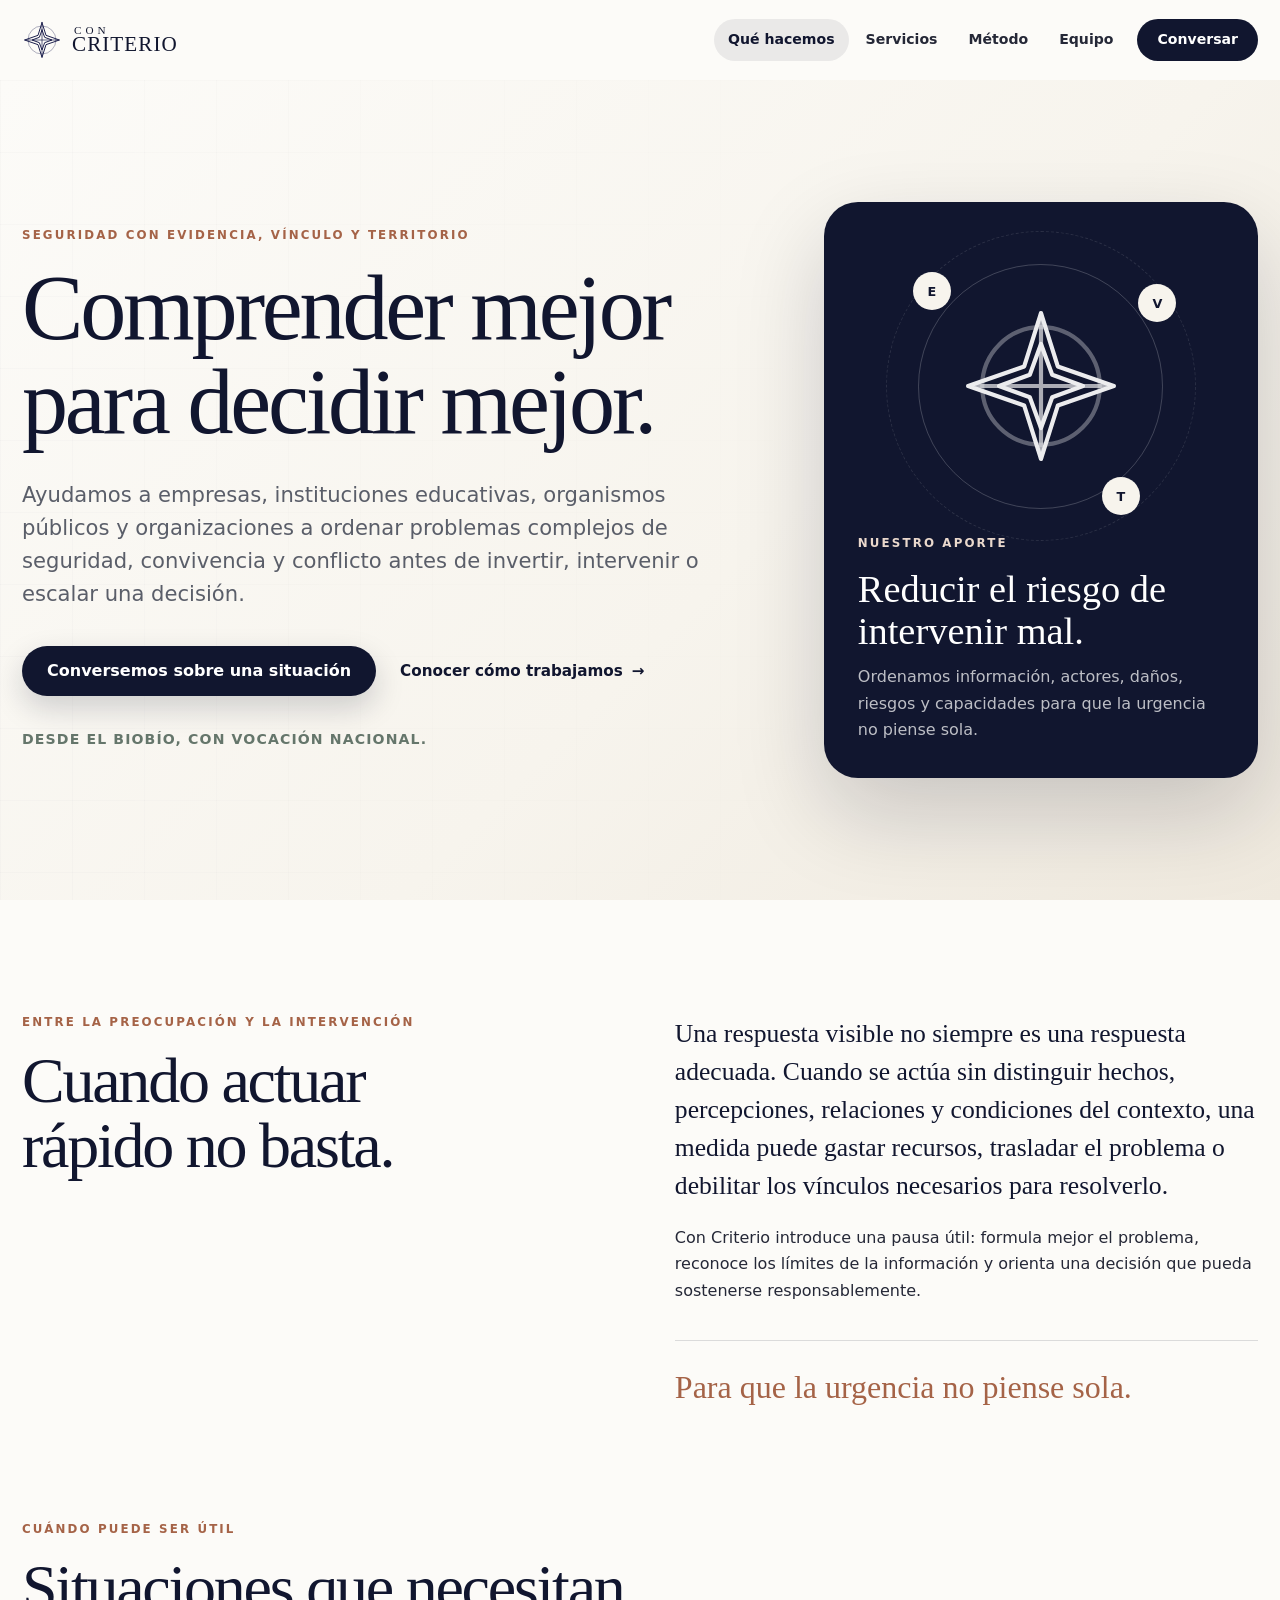
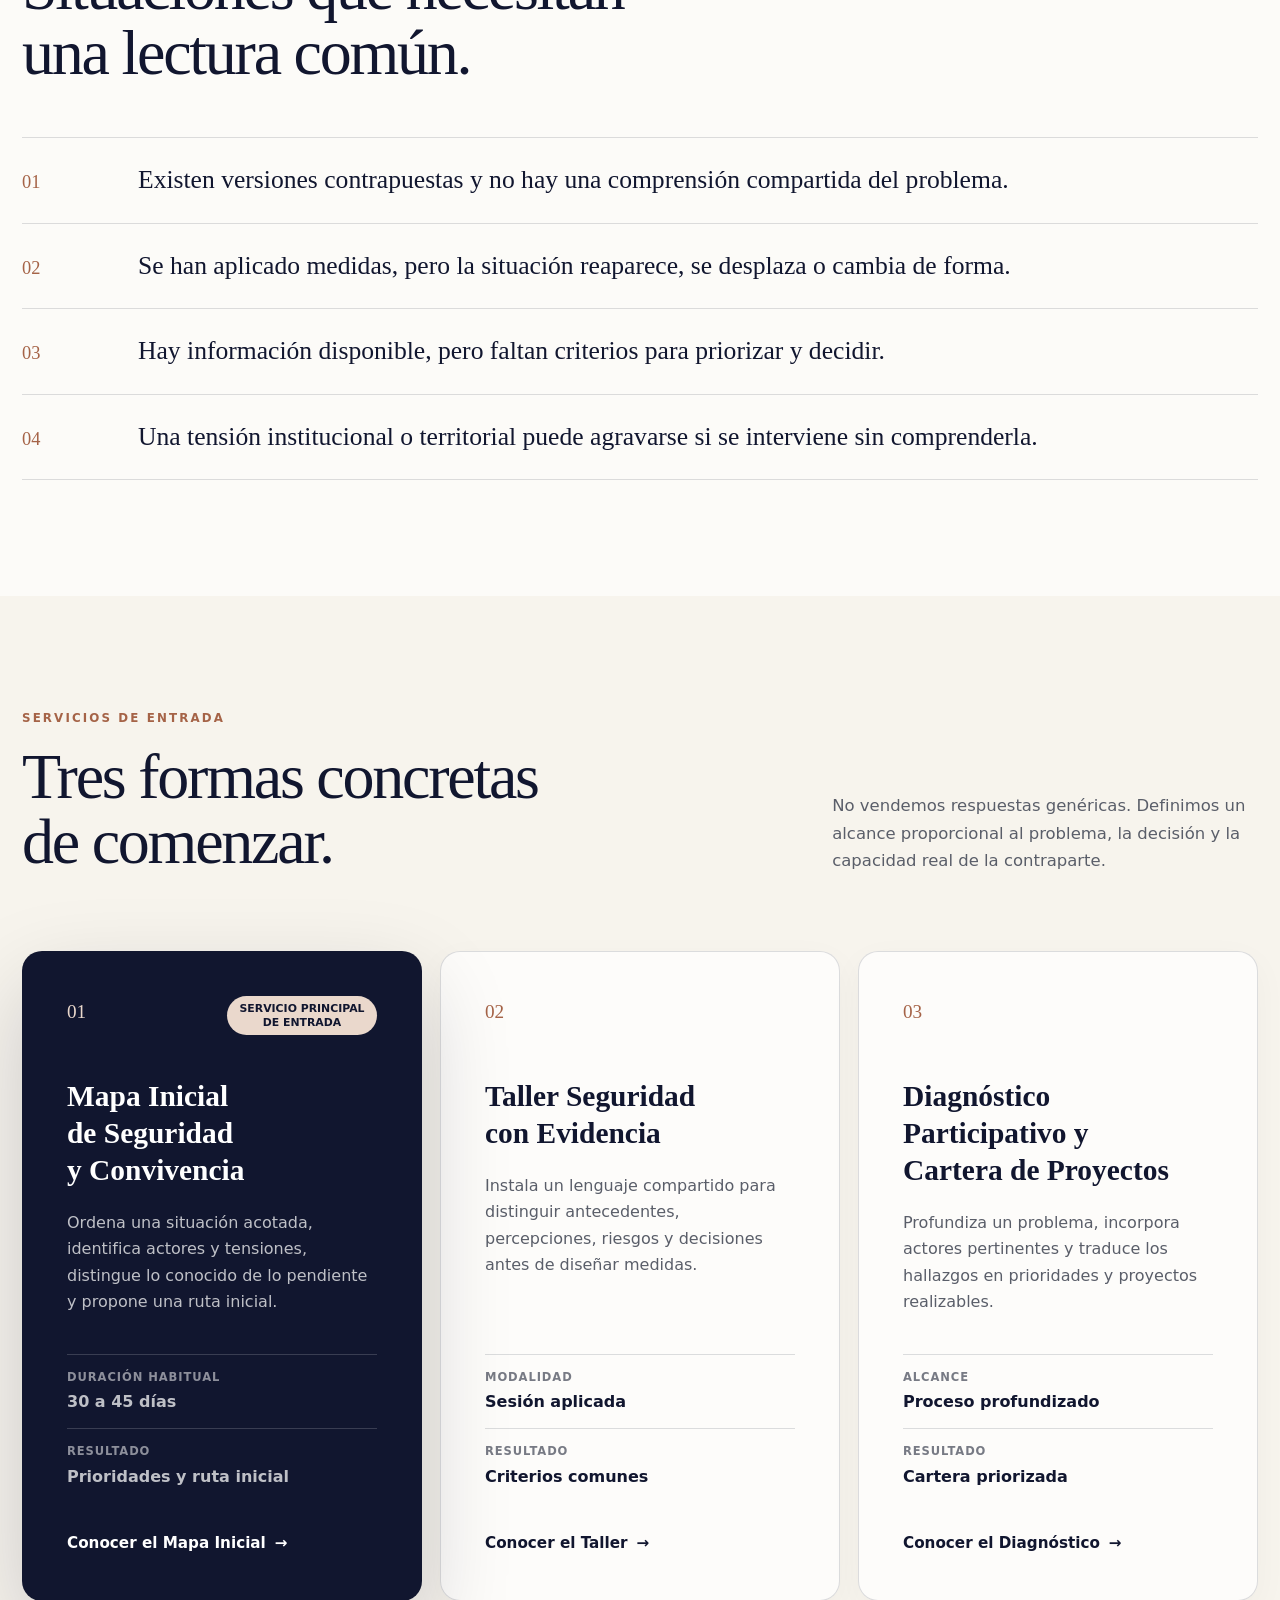
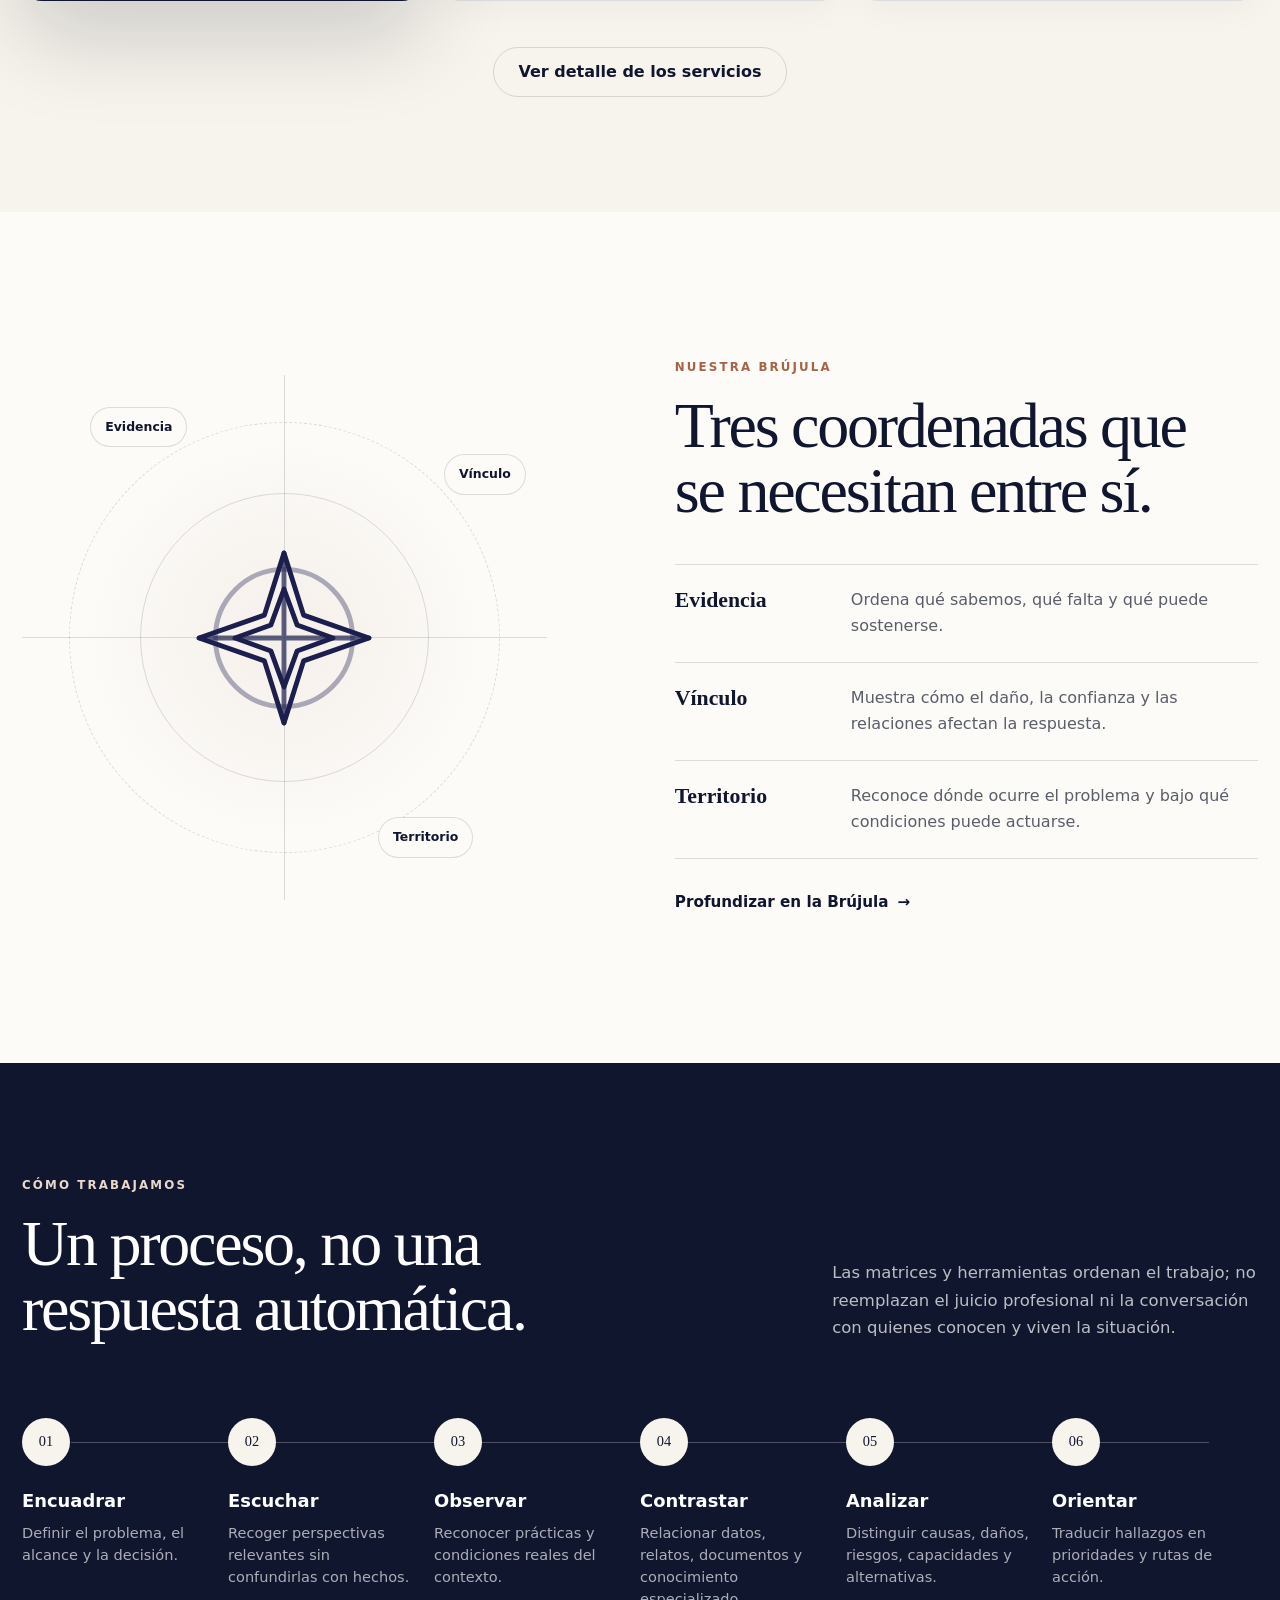
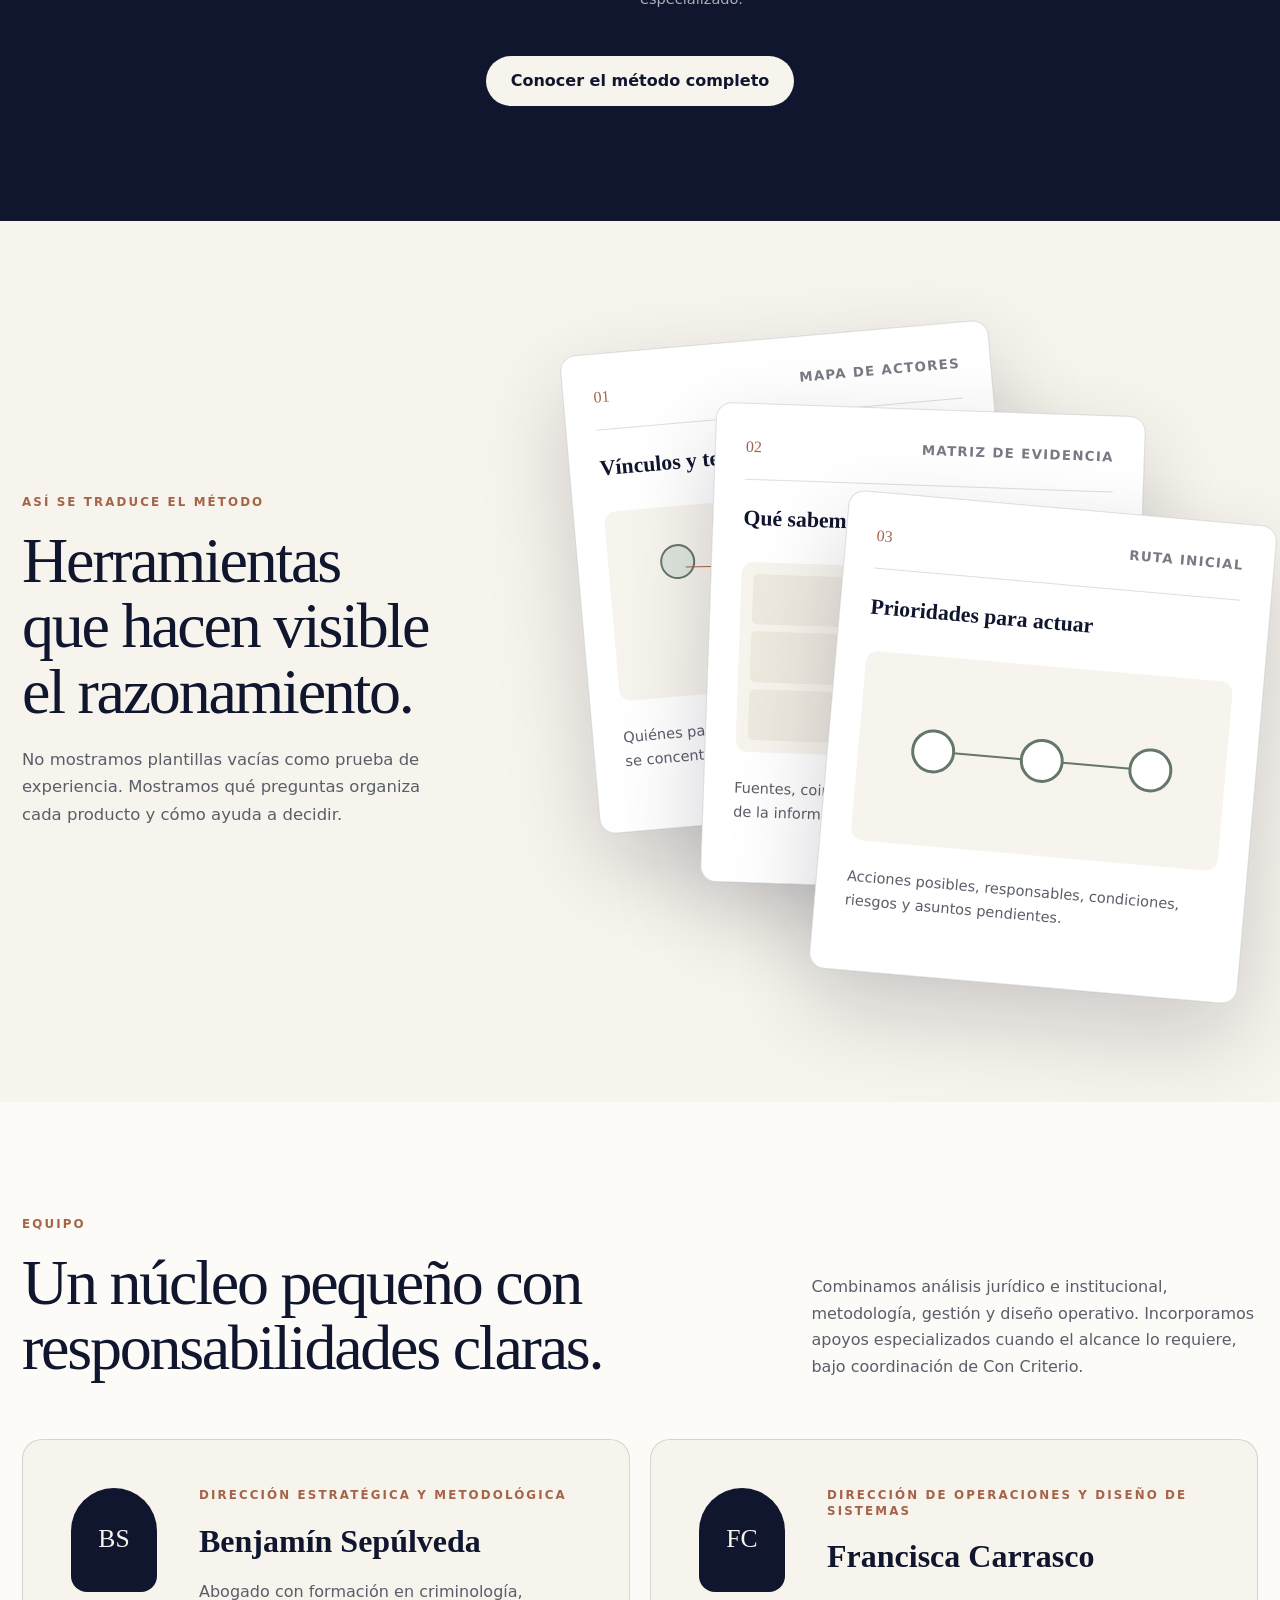
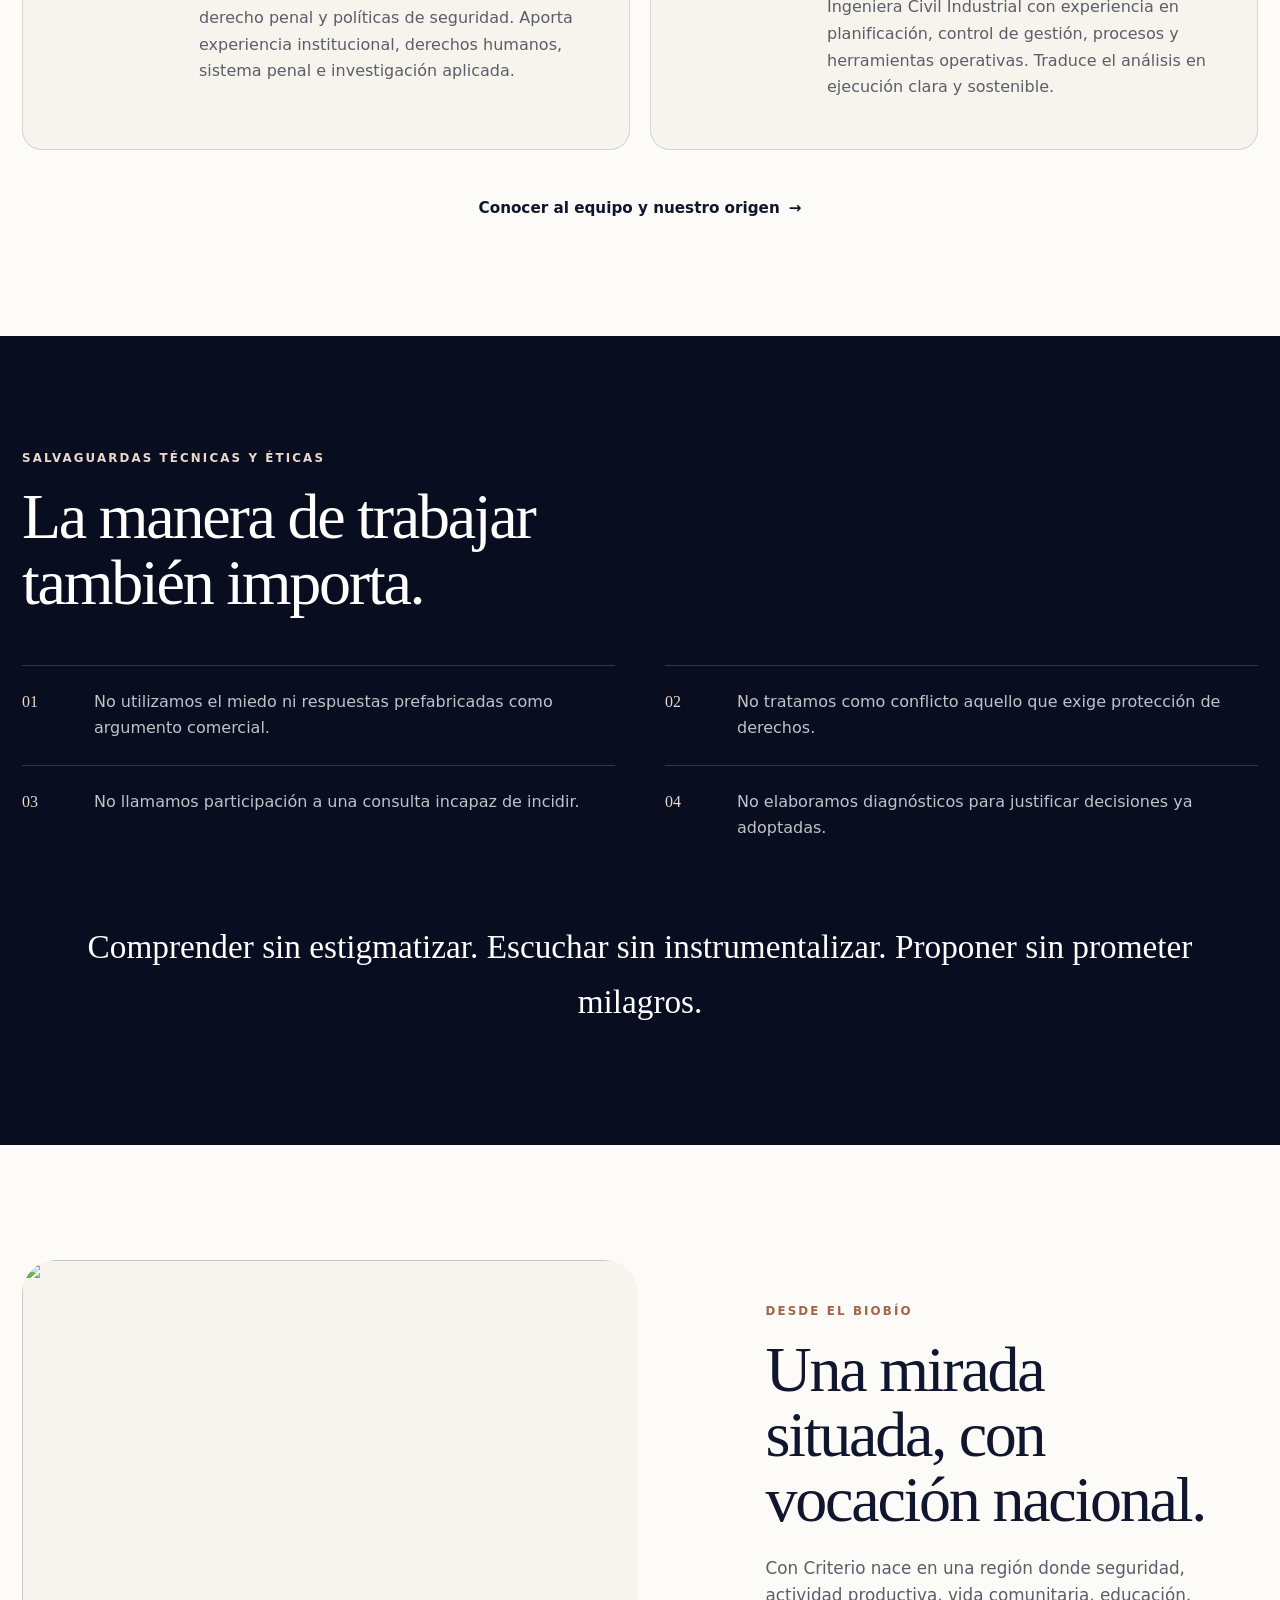
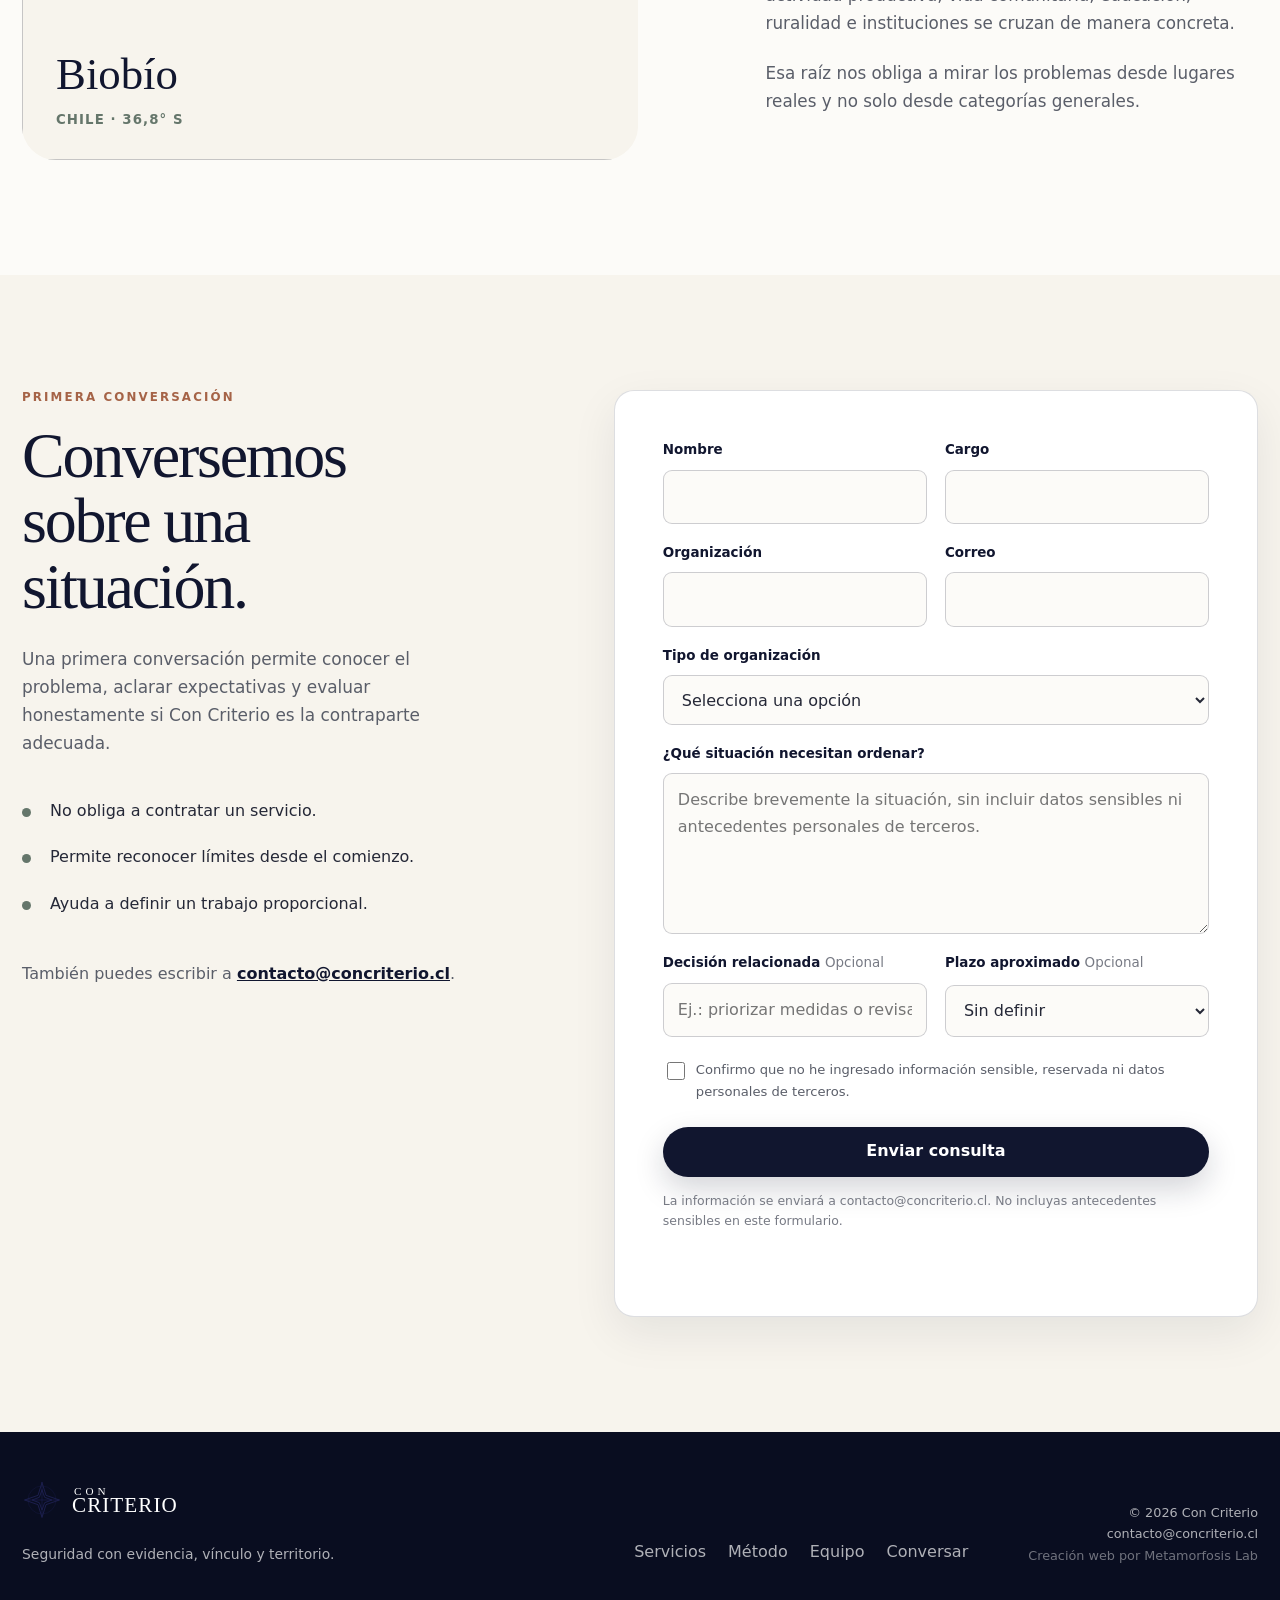
==== commit 9683d78d: "Add files via upload" ====
--- a/index.html
+++ b/index.html
@@ -19,9 +19,8 @@
   <meta name="twitter:card" content="summary_large_image">
   <meta name="twitter:image" content="https://www.concriterio.cl/assets/og-concriterio.png">
   <script>document.documentElement.classList.add("js");</script>
-  <link rel="preload" href="css/styles.css" as="style">
-  <link rel="stylesheet" href="css/styles.css">
-  <script src="js/main.js" defer></script>
+  <link rel="stylesheet" href="css/styles.css?v=20260717-compact-1">
+  <script src="js/main.js?v=20260717-compact-1" defer></script>
   <title>Con Criterio | Comprender mejor para decidir mejor</title>
   <meta name="description" content="Ayudamos a organizaciones a ordenar problemas complejos de seguridad, convivencia y conflicto antes de invertir, intervenir o escalar una decisión.">
   <link rel="canonical" href="https://www.concriterio.cl/">
--- a/css/styles.css
+++ b/css/styles.css
@@ -1,1816 +1,390 @@
+/* Con Criterio — sistema visual editorial institucional */
 :root {
-  --navy-950: #0c0e22;
-  --navy-900: #11142f;
-  --navy-800: #1b1f4b;
-  --navy-700: #2a316c;
-  --red-700: #87313a;
-  --red-600: #a83f48;
-  --red-500: #bf5359;
-  --paper: #fbfaf7;
-  --paper-warm: #f4f0e9;
-  --paper-deep: #ebe5dc;
+  --navy-950: #090d20;
+  --navy-900: #11162f;
+  --navy-800: #1a2144;
+  --navy-700: #28315f;
+  --ivory: #f7f4ed;
+  --paper: #fcfbf8;
   --white: #ffffff;
-  --ink: #202230;
-  --ink-soft: #555966;
-  --ink-muted: #777b85;
-  --line: rgba(17, 20, 47, .14);
-  --line-light: rgba(255, 255, 255, .16);
-  --shadow-sm: 0 10px 30px rgba(17, 20, 47, .08);
-  --shadow-lg: 0 28px 90px rgba(8, 10, 28, .2);
+  --warm-100: #eee9df;
+  --warm-200: #ddd5c7;
+  --ink: #252837;
+  --ink-soft: #5a5e69;
+  --ink-muted: #777a84;
+  --green: #65766b;
+  --green-soft: #dfe5de;
+  --copper: #a56347;
+  --copper-soft: #ead8cc;
+  --line: rgba(17, 22, 47, .14);
+  --line-light: rgba(255, 255, 255, .17);
+  --shadow-sm: 0 16px 45px rgba(17, 22, 47, .08);
+  --shadow-lg: 0 35px 90px rgba(9, 13, 32, .18);
   --radius-sm: 10px;
-  --radius-md: 18px;
-  --radius-lg: 30px;
-  --container: 1280px;
-  --header-height: 78px;
-  --font-serif: Georgia, "Times New Roman", serif;
-  --font-sans: Inter, ui-sans-serif, system-ui, -apple-system, BlinkMacSystemFont, "Segoe UI", sans-serif;
-  --transition: 220ms ease;
-}
-
-* {
-  box-sizing: border-box;
-}
-
-html {
-  scroll-behavior: smooth;
-  scroll-padding-top: calc(var(--header-height) + 18px);
-}
-
-body {
-  margin: 0;
-  overflow-x: hidden;
-  color: var(--ink);
-  background: var(--paper);
-  font-family: var(--font-sans);
-  font-size: 16px;
-  line-height: 1.65;
-  text-rendering: optimizeLegibility;
-  -webkit-font-smoothing: antialiased;
-}
-
-body.menu-open {
-  overflow: hidden;
-}
-
-img {
-  display: block;
-  max-width: 100%;
-}
-
-button,
-input,
-select,
-textarea {
-  font: inherit;
-}
-
-a {
-  color: inherit;
-}
-
-::selection {
-  color: var(--white);
-  background: var(--red-600);
-}
-
-:focus-visible {
-  outline: 3px solid rgba(191, 83, 89, .55);
-  outline-offset: 4px;
-}
-
-.container {
-  width: min(calc(100% - 40px), var(--container));
-  margin-inline: auto;
-}
-
-.section {
-  position: relative;
-  padding-block: clamp(84px, 9vw, 142px);
-  scroll-margin-top: var(--header-height);
-}
-
-.section-screen {
-  min-height: min(900px, calc(100svh - var(--header-height)));
-  display: flex;
-  align-items: center;
-}
-
-.section-screen > .container {
-  width: min(calc(100% - 40px), var(--container));
-}
-
-.skip-link {
-  position: fixed;
-  z-index: 2000;
-  inset: 12px auto auto 12px;
-  padding: 10px 14px;
-  color: var(--white);
-  background: var(--navy-900);
-  border-radius: 8px;
-  transform: translateY(-160%);
-  transition: transform var(--transition);
-}
-
-.skip-link:focus {
-  transform: translateY(0);
-}
-
-.site-header {
-  position: sticky;
-  inset-block-start: 0;
-  z-index: 1000;
-  height: var(--header-height);
-  background: rgba(251, 250, 247, .9);
-  border-bottom: 1px solid transparent;
-  backdrop-filter: blur(18px);
-  transition: height var(--transition), background var(--transition), border-color var(--transition), box-shadow var(--transition);
-}
-
-.site-header.is-scrolled {
-  height: 64px;
-  background: rgba(251, 250, 247, .96);
-  border-color: var(--line);
-  box-shadow: 0 8px 32px rgba(17, 20, 47, .06);
-}
-
-.nav {
-  height: 100%;
-  display: flex;
-  align-items: center;
-  justify-content: space-between;
-  gap: 24px;
-}
-
-.brand {
-  flex: 0 0 auto;
-  display: inline-flex;
-  align-items: center;
-  gap: 10px;
-  color: var(--navy-900);
-  text-decoration: none;
-}
-
-.brand-mark {
-  width: 38px;
-  height: 38px;
-  display: grid;
-  place-items: center;
-  transition: transform var(--transition);
-}
-
-.brand:hover .brand-mark {
-  transform: rotate(15deg);
-}
-
-.brand-text {
-  display: grid;
-  line-height: .9;
-  text-transform: uppercase;
-}
-
-.brand-text span {
-  padding-inline-start: 2px;
-  font-family: var(--font-serif);
-  font-size: .72rem;
-  letter-spacing: .35em;
-}
-
-.brand-text strong {
-  font-family: var(--font-serif);
-  font-size: 1.35rem;
-  font-weight: 500;
-  letter-spacing: .05em;
-}
-
-.nav-menu {
-  display: flex;
-  align-items: center;
-  gap: 2px;
-  margin: 0;
-  padding: 0;
-  list-style: none;
-}
-
-.nav-menu a {
-  min-height: 40px;
-  display: inline-flex;
-  align-items: center;
-  padding: 0 11px;
-  color: var(--ink);
-  border-radius: 999px;
-  font-size: .88rem;
-  font-weight: 680;
-  text-decoration: none;
-  transition: color var(--transition), background var(--transition);
-}
-
-.nav-menu a:hover,
-.nav-menu a.is-active {
-  color: var(--navy-900);
-  background: rgba(17, 20, 47, .075);
-}
-
-.nav-menu .nav-cta {
-  margin-inline-start: 5px;
-  padding-inline: 17px;
-  color: var(--white);
-  background: var(--navy-900);
-}
-
-.nav-menu .nav-cta:hover,
-.nav-menu .nav-cta.is-active {
-  color: var(--white);
-  background: var(--red-600);
-}
-
-.nav-toggle {
-  display: none;
-  width: 44px;
-  height: 44px;
-  border: 1px solid var(--line);
-  background: transparent;
-  border-radius: 999px;
-  cursor: pointer;
-}
-
-.nav-toggle span {
-  display: block;
-  width: 18px;
-  height: 2px;
-  margin: 4px auto;
-  background: var(--navy-900);
-  transition: transform var(--transition), opacity var(--transition);
-}
-
-h1,
-h2,
-h3,
-p {
-  overflow-wrap: break-word;
-}
-
-h1,
-h2 {
-  margin: 0;
-  color: var(--navy-900);
-  font-family: var(--font-serif);
-  font-weight: 500;
-  letter-spacing: -.037em;
-  line-height: 1.02;
-  text-wrap: balance;
-}
-
-h1 {
-  font-size: clamp(3rem, 6.1vw, 6rem);
-}
-
-h2 {
-  font-size: clamp(2.55rem, 4.9vw, 5.1rem);
-}
-
-h3 {
-  margin: 0;
-  color: var(--navy-900);
-  font-size: clamp(1.25rem, 1.7vw, 1.58rem);
-  line-height: 1.18;
-  text-wrap: balance;
-}
-
-p {
-  margin: 0;
-}
-
-.eyebrow,
-.section-kicker,
-.orientation-label,
-.person-role,
-.service-type {
-  margin: 0 0 16px;
-  color: var(--red-600);
-  font-size: .76rem;
-  font-weight: 800;
-  letter-spacing: .18em;
-  line-height: 1.4;
-  text-transform: uppercase;
-}
-
-.section-heading {
-  max-width: 900px;
-  margin-bottom: clamp(42px, 5vw, 72px);
-}
-
-.section-heading > p:last-child {
-  max-width: 720px;
-  margin-top: 22px;
-  color: var(--ink-soft);
-  font-size: 1.06rem;
-}
-
-.section-heading.center {
-  margin-inline: auto;
-  text-align: center;
-}
-
-.section-heading.center > p:last-child {
-  margin-inline: auto;
-}
-
-.section-heading.light h2,
-.section-heading.light > p:last-child {
-  color: var(--white);
-}
-
-.button {
-  min-height: 50px;
-  display: inline-flex;
-  align-items: center;
-  justify-content: center;
-  padding: 0 22px;
-  border: 1px solid transparent;
-  border-radius: 999px;
-  font-weight: 760;
-  text-decoration: none;
-  cursor: pointer;
-  transition: transform var(--transition), background var(--transition), color var(--transition), border-color var(--transition);
-}
-
-.button:hover {
-  transform: translateY(-2px);
-}
-
-.button-primary {
-  color: var(--white);
-  background: var(--red-600);
-  box-shadow: 0 12px 30px rgba(168, 63, 72, .22);
-}
-
-.button-primary:hover {
-  background: var(--red-700);
-}
-
-.button-ghost {
-  color: var(--white);
-  border-color: rgba(255, 255, 255, .32);
-  background: rgba(255, 255, 255, .06);
-}
-
-.button-ghost:hover {
-  border-color: rgba(255, 255, 255, .7);
-  background: rgba(255, 255, 255, .12);
-}
-
-.text-link {
-  display: inline-flex;
-  align-items: center;
-  gap: 9px;
-  color: var(--navy-800);
-  font-weight: 800;
-  text-decoration: none;
-}
-
-.text-link span {
-  transition: transform var(--transition);
-}
-
-.text-link:hover span {
-  transform: translateX(5px);
-}
-
-.hero {
-  min-height: calc(100svh - var(--header-height));
-  display: flex;
-  align-items: center;
-  overflow: hidden;
-  color: var(--white);
-  background:
-    radial-gradient(circle at 85% 16%, rgba(191, 83, 89, .32), transparent 24%),
-    radial-gradient(circle at 20% 90%, rgba(52, 64, 137, .45), transparent 35%),
-    linear-gradient(135deg, var(--navy-950), var(--navy-900) 55%, #181b3d);
-}
-
-.hero-grid-pattern {
-  position: absolute;
-  inset: 0;
-  opacity: .24;
-  background-image:
-    linear-gradient(rgba(255,255,255,.06) 1px, transparent 1px),
-    linear-gradient(90deg, rgba(255,255,255,.06) 1px, transparent 1px);
-  background-size: 56px 56px;
-  mask-image: linear-gradient(to bottom, black, transparent 92%);
-  pointer-events: none;
-}
-
-.hero::before {
-  content: "";
-  position: absolute;
-  width: min(760px, 70vw);
-  aspect-ratio: 1;
-  inset: 50% -32% auto auto;
-  border: 1px solid rgba(255,255,255,.08);
-  border-radius: 50%;
-  transform: translateY(-50%);
-}
-
-.hero-grid {
-  position: relative;
-  z-index: 1;
-  display: grid;
-  grid-template-columns: minmax(0, 1.35fr) minmax(320px, .65fr);
-  align-items: center;
-  gap: clamp(44px, 7vw, 100px);
-}
-
-.hero-copy {
-  max-width: 860px;
-}
-
-.hero .eyebrow {
-  color: #f1b0b4;
-}
-
-.hero h1 {
-  color: var(--white);
-}
-
-.hero-lead {
-  max-width: 780px;
-  margin-top: 26px;
-  color: rgba(255, 255, 255, .9);
-  font-size: clamp(1.08rem, 1.8vw, 1.34rem);
-  line-height: 1.6;
-}
-
-.hero-support {
-  max-width: 760px;
-  margin-top: 14px;
-  color: rgba(255, 255, 255, .65);
-}
-
-.hero-actions {
-  display: flex;
-  flex-wrap: wrap;
-  gap: 12px;
-  margin-top: 32px;
-}
-
-.hero-signals {
-  display: flex;
-  flex-wrap: wrap;
-  gap: 10px;
-  margin-top: 34px;
-}
-
-.hero-signals span {
-  padding: 8px 12px;
-  color: rgba(255, 255, 255, .74);
-  border: 1px solid rgba(255, 255, 255, .16);
-  border-radius: 999px;
-  font-size: .82rem;
-}
-
-.hero-origin {
-  margin-top: 16px;
-  color: #f1b0b4;
-  font-size: .83rem;
-  font-weight: 800;
-  letter-spacing: .08em;
-  text-transform: uppercase;
-}
-
-.hero-orientation {
-  position: relative;
-  padding: clamp(28px, 3.5vw, 48px);
-  color: var(--ink);
-  background: rgba(255, 255, 255, .95);
-  border: 1px solid rgba(255, 255, 255, .4);
-  border-radius: var(--radius-lg);
-  box-shadow: var(--shadow-lg);
-}
-
-.hero-compass {
-  position: relative;
-  width: min(240px, 65%);
-  aspect-ratio: 1;
-  display: grid;
-  place-items: center;
-  margin: 0 auto 32px;
-}
-
-.hero-compass img {
-  position: relative;
-  z-index: 2;
-  width: 68%;
-}
-
-.orbit {
-  position: absolute;
-  inset: 0;
-  border: 1px solid rgba(17, 20, 47, .12);
-  border-radius: 50%;
-}
-
-.orbit-one::after,
-.orbit-two::after {
-  content: "";
-  position: absolute;
-  width: 10px;
-  height: 10px;
-  background: var(--red-600);
-  border-radius: 50%;
-}
-
-.orbit-one::after {
-  inset: 11% 14% auto auto;
-}
-
-.orbit-two {
-  inset: 14%;
-  border-style: dashed;
-}
-
-.orbit-two::after {
-  inset: auto auto 1% 50%;
-}
-
-.orientation-copy {
-  border-top: 1px solid var(--line);
-  padding-top: 26px;
-}
-
-.orientation-label {
-  margin-bottom: 10px;
-}
-
-.orientation-statement {
-  color: var(--navy-900);
-  font-family: var(--font-serif);
-  font-size: clamp(1.35rem, 2vw, 1.75rem);
-  line-height: 1.3;
-}
-
-.orientation-axis {
-  display: flex;
-  justify-content: space-between;
-  gap: 10px;
-  margin-top: 24px;
-  color: var(--ink-muted);
-  font-size: .72rem;
-  font-weight: 800;
-  letter-spacing: .1em;
-  text-transform: uppercase;
-}
-
-.purpose {
-  background: var(--paper);
-}
-
-.purpose-grid {
-  display: grid;
-  grid-template-columns: minmax(290px, .8fr) minmax(0, 1.2fr);
-  gap: clamp(52px, 9vw, 130px);
-  align-items: start;
-}
-
-.section-intro {
-  position: sticky;
-  top: 110px;
-}
-
-.section-intro > p:last-child {
-  max-width: 470px;
-  margin-top: 24px;
-  color: var(--ink-soft);
-}
-
-.purpose-content {
-  max-width: 780px;
-}
-
-.purpose-content > p + p {
-  margin-top: 20px;
-}
-
-.lead-paragraph {
-  color: var(--navy-900);
-  font-family: var(--font-serif);
-  font-size: clamp(1.45rem, 2.5vw, 2.05rem);
-  line-height: 1.35;
-}
-
-.purpose-contrast {
-  display: grid;
-  grid-template-columns: repeat(2, 1fr);
-  margin-top: 42px;
-  border: 1px solid var(--line);
-  border-radius: var(--radius-md);
-  overflow: hidden;
-}
-
-.purpose-contrast > div {
-  min-height: 165px;
-  display: flex;
-  flex-direction: column;
-  justify-content: space-between;
-  padding: 26px;
-  background: var(--white);
-}
-
-.purpose-contrast > div + div {
-  color: var(--white);
-  background: var(--navy-900);
-}
-
-.contrast-label {
-  color: var(--red-600);
-  font-size: .73rem;
-  font-weight: 800;
-  letter-spacing: .12em;
-  text-transform: uppercase;
-}
-
-.purpose-contrast strong {
-  max-width: 280px;
-  font-family: var(--font-serif);
-  font-size: 1.28rem;
-  font-weight: 500;
-  line-height: 1.3;
-}
-
-.compass-section {
-  background: var(--paper-warm);
-  border-block: 1px solid var(--line);
-}
-
-.coordinate-grid {
-  display: grid;
-  grid-template-columns: repeat(3, 1fr);
-  gap: 18px;
-}
-
-.coordinate-card {
-  position: relative;
-  min-height: 390px;
-  display: flex;
-  flex-direction: column;
-  padding: clamp(28px, 3vw, 42px);
-  background: var(--white);
-  border: 1px solid var(--line);
-  border-radius: var(--radius-md);
-  box-shadow: var(--shadow-sm);
-  overflow: hidden;
-}
-
-.coordinate-card::before {
-  content: "";
-  position: absolute;
-  width: 190px;
-  height: 190px;
-  inset: -105px -85px auto auto;
-  border: 1px solid var(--line);
-  border-radius: 50%;
-}
-
-.coordinate-index {
-  color: var(--ink-muted);
-  font-size: .76rem;
-  font-weight: 800;
-  letter-spacing: .12em;
-}
-
-.coordinate-icon {
-  width: 54px;
-  height: 54px;
-  display: grid;
-  place-items: center;
-  margin: 40px 0 24px;
-  color: var(--white);
-  background: var(--navy-900);
-  border-radius: 50%;
-  font-family: var(--font-serif);
-  font-size: 1.25rem;
-}
-
-.coordinate-card:nth-child(2) .coordinate-icon {
-  background: var(--red-600);
-}
-
-.coordinate-card p {
-  margin-top: 16px;
-  color: var(--ink-soft);
-}
-
-.coordinate-card strong {
-  margin-top: auto;
-  padding-top: 26px;
-  color: var(--navy-800);
-  font-size: .9rem;
-}
-
-.work-lines {
-  color: var(--white);
-  background: var(--navy-900);
-}
-
-.work-lines .section-kicker {
-  color: #f1b0b4;
-}
-
-.work-lines h2,
-.work-lines h3 {
-  color: var(--white);
-}
-
-.line-grid {
-  border-top: 1px solid var(--line-light);
-}
-
-.line-card {
-  display: grid;
-  grid-template-columns: 100px minmax(0, 1fr);
-  gap: clamp(26px, 5vw, 72px);
-  padding-block: clamp(28px, 4vw, 48px);
-  border-bottom: 1px solid var(--line-light);
-}
-
-.line-number {
-  color: #f1b0b4;
-  font-size: .8rem;
-  font-weight: 800;
-  letter-spacing: .16em;
-}
-
-.line-card > div {
-  display: grid;
-  grid-template-columns: minmax(260px, .8fr) minmax(300px, 1.2fr);
-  gap: clamp(30px, 6vw, 90px);
-  align-items: start;
-}
-
-.line-card p {
-  color: rgba(255, 255, 255, .7);
-}
-
-.line-card .line-result {
-  margin-top: 16px;
-  color: rgba(255, 255, 255, .92);
-  font-weight: 700;
-}
-
-.audiences {
-  display: grid;
-  grid-template-columns: 150px 1fr;
-  gap: 24px;
-  align-items: start;
-  margin-top: 54px;
-}
-
-.audiences > p {
-  color: #f1b0b4;
-  font-size: .75rem;
-  font-weight: 800;
-  letter-spacing: .14em;
-  text-transform: uppercase;
-}
-
-.audience-list {
-  display: flex;
-  flex-wrap: wrap;
-  gap: 10px;
-}
-
-.audience-list span {
-  padding: 9px 14px;
-  color: rgba(255, 255, 255, .8);
-  border: 1px solid var(--line-light);
-  border-radius: 999px;
-  font-size: .86rem;
-}
-
-.situations {
-  background: var(--paper-deep);
-}
-
-.situations-grid {
-  display: grid;
-  grid-template-columns: minmax(300px, .8fr) minmax(0, 1.2fr);
-  gap: clamp(50px, 8vw, 120px);
-  align-items: start;
-}
-
-.situation-list {
-  display: grid;
-  grid-template-columns: repeat(2, 1fr);
-  border-top: 1px solid var(--line);
-  border-left: 1px solid var(--line);
-}
-
-.situation-list article {
-  min-height: 150px;
-  display: grid;
-  grid-template-columns: 38px 1fr;
-  gap: 14px;
-  align-content: start;
-  padding: 24px;
-  background: rgba(255,255,255,.44);
-  border-right: 1px solid var(--line);
-  border-bottom: 1px solid var(--line);
-}
-
-.situation-list span {
-  color: var(--red-600);
-  font-size: .74rem;
-  font-weight: 800;
-}
-
-.situation-list p {
-  color: var(--navy-900);
-  font-weight: 620;
-  line-height: 1.5;
-}
-
-.services {
-  background: var(--paper);
-}
-
-.service-grid {
-  display: grid;
-  grid-template-columns: repeat(3, 1fr);
-  gap: 18px;
-  align-items: stretch;
-}
-
-.service-card {
-  position: relative;
-  min-height: 620px;
-  display: flex;
-  flex-direction: column;
-  padding: clamp(28px, 3vw, 40px);
-  background: var(--white);
-  border: 1px solid var(--line);
-  border-radius: var(--radius-md);
-  box-shadow: var(--shadow-sm);
-}
-
-.service-card.featured {
-  color: var(--white);
-  background: var(--navy-900);
-  border-color: var(--navy-900);
-  transform: translateY(-12px);
-  box-shadow: var(--shadow-lg);
-}
-
-.service-card.featured h3 {
-  color: var(--white);
-}
-
-.service-card.featured p,
-.service-card.featured li {
-  color: rgba(255, 255, 255, .75);
-}
-
-.service-card.featured .service-type {
-  color: #f1b0b4;
-}
-
-.service-topline {
-  display: flex;
-  align-items: flex-start;
-  justify-content: space-between;
-  gap: 20px;
-  min-height: 55px;
-}
-
-.service-index {
-  color: var(--red-600);
-  font-family: var(--font-serif);
-  font-size: 2.3rem;
-  line-height: 1;
-}
-
-.service-card.featured .service-index {
-  color: #f1b0b4;
-}
-
-.service-type {
-  max-width: 180px;
-  margin: 0;
-  text-align: right;
-  letter-spacing: .1em;
-}
-
-.service-card h3 {
-  margin-top: 26px;
-}
-
-.service-card > p {
-  margin-top: 18px;
-  color: var(--ink-soft);
-}
-
-.service-card ul {
-  display: grid;
-  gap: 10px;
-  margin: 26px 0 0;
-  padding: 0;
-  list-style: none;
-}
-
-.service-card li {
-  position: relative;
-  padding-left: 20px;
-  color: var(--ink-soft);
-}
-
-.service-card li::before {
-  content: "";
-  position: absolute;
-  width: 7px;
-  height: 7px;
-  inset: .65em auto auto 0;
-  background: var(--red-600);
-  border-radius: 50%;
-}
-
-.service-output {
-  margin-top: auto;
-  padding-top: 28px;
-  border-top: 1px solid var(--line);
-}
-
-.service-card.featured .service-output {
-  border-color: var(--line-light);
-}
-
-.service-output span {
-  display: block;
-  margin-bottom: 8px;
-  color: var(--red-600);
-  font-size: .72rem;
-  font-weight: 800;
-  letter-spacing: .12em;
-  text-transform: uppercase;
-}
-
-.service-card.featured .service-output span {
-  color: #f1b0b4;
-}
-
-.service-output p {
-  color: var(--navy-900);
-  font-weight: 680;
-  line-height: 1.45;
-}
-
-.service-card.featured .service-output p {
-  color: var(--white);
-}
-
-.services-note {
-  display: flex;
-  align-items: center;
-  justify-content: space-between;
-  gap: 32px;
-  margin-top: 44px;
-  padding: 24px 28px;
-  background: var(--paper-warm);
-  border-radius: var(--radius-sm);
-}
-
-.services-note p {
-  max-width: 800px;
-  color: var(--ink-soft);
-  font-size: .92rem;
-}
-
-.method {
-  background: var(--paper-warm);
-  border-block: 1px solid var(--line);
-}
-
-.method-grid {
-  display: grid;
-  grid-template-columns: minmax(300px, .78fr) minmax(0, 1.22fr);
-  gap: clamp(52px, 8vw, 120px);
-  align-items: start;
-}
-
-.method-intro {
-  position: sticky;
-  top: 110px;
-}
-
-.method-intro > p:not(.section-kicker) {
-  max-width: 530px;
-  margin-top: 24px;
-  color: var(--ink-soft);
-}
-
-.method-intro blockquote {
-  margin: 36px 0 0;
-  padding: 24px;
-  color: var(--navy-900);
-  background: var(--white);
-  border-left: 4px solid var(--red-600);
-  font-family: var(--font-serif);
-  font-size: 1.22rem;
-  line-height: 1.45;
-}
-
-.method-steps {
-  margin: 0;
-  padding: 0;
-  list-style: none;
-  border-top: 1px solid var(--line);
-}
-
-.method-steps li {
-  display: grid;
-  grid-template-columns: 64px 1fr;
-  gap: 22px;
-  padding-block: 24px;
-  border-bottom: 1px solid var(--line);
-}
-
-.method-steps > li > span {
-  color: var(--red-600);
-  font-size: .76rem;
-  font-weight: 800;
-  letter-spacing: .12em;
-}
-
-.method-steps h3 {
-  font-size: 1.24rem;
-}
-
-.method-steps p {
-  margin-top: 7px;
-  color: var(--ink-soft);
-}
-
-.safeguards {
-  color: var(--white);
-  background:
-    radial-gradient(circle at 95% 10%, rgba(191, 83, 89, .25), transparent 25%),
-    var(--navy-950);
-}
-
-.safeguards .section-kicker {
-  color: #f1b0b4;
-}
-
-.safeguard-grid {
-  display: grid;
-  grid-template-columns: repeat(4, 1fr);
-  border-top: 1px solid var(--line-light);
-  border-left: 1px solid var(--line-light);
-}
-
-.safeguard-grid article {
-  min-height: 190px;
-  padding: 24px;
-  border-right: 1px solid var(--line-light);
-  border-bottom: 1px solid var(--line-light);
-}
-
-.safeguard-grid span {
-  display: block;
-  margin-bottom: 34px;
-  color: #f1b0b4;
-  font-size: .74rem;
-  font-weight: 800;
-  letter-spacing: .1em;
-}
-
-.safeguard-grid p {
-  color: rgba(255, 255, 255, .78);
-  font-weight: 620;
-  line-height: 1.5;
-}
-
-.safeguard-motto {
-  display: flex;
-  justify-content: center;
-  flex-wrap: wrap;
-  gap: 12px;
-  margin-top: 42px;
-}
-
-.safeguard-motto span {
-  padding: 9px 15px;
-  color: rgba(255,255,255,.78);
-  border: 1px solid var(--line-light);
-  border-radius: 999px;
-  font-size: .85rem;
-}
-
-.origin-team {
-  background: var(--paper);
-}
-
-.origin-grid {
-  display: grid;
-  grid-template-columns: minmax(0, 1.05fr) minmax(320px, .65fr);
-  gap: clamp(44px, 8vw, 110px);
-  align-items: center;
-  padding-bottom: clamp(70px, 9vw, 130px);
-  border-bottom: 1px solid var(--line);
-}
-
-.origin-copy p:not(.section-kicker) {
-  max-width: 720px;
-  margin-top: 20px;
-  color: var(--ink-soft);
-}
-
-.origin-quote {
-  padding: clamp(28px, 4vw, 48px);
-  background: var(--paper-warm);
-  border: 1px solid var(--line);
-  border-radius: var(--radius-md);
-}
-
-.origin-quote img {
-  width: 64px;
-  margin-bottom: 30px;
-}
-
-.origin-quote blockquote {
-  margin: 0;
-  color: var(--navy-900);
-  font-family: var(--font-serif);
-  font-size: clamp(1.35rem, 2.2vw, 1.8rem);
-  line-height: 1.35;
-}
-
-.team-heading {
-  max-width: 860px;
-  margin-top: clamp(70px, 9vw, 130px);
-  margin-bottom: 46px;
-}
-
-.team-heading > p:last-child {
-  max-width: 700px;
-  margin-top: 20px;
-  color: var(--ink-soft);
-}
-
-.team-grid {
-  display: grid;
-  grid-template-columns: repeat(2, 1fr);
-  gap: 18px;
-}
-
-.person-card {
-  min-height: 330px;
-  padding: clamp(30px, 4vw, 48px);
-  border: 1px solid var(--line);
-  border-radius: var(--radius-md);
-}
-
-.person-card:first-child {
-  color: var(--white);
-  background: var(--navy-900);
-  border-color: var(--navy-900);
-}
-
-.person-card:first-child h3 {
-  color: var(--white);
-}
-
-.person-card:first-child .person-role {
-  color: #f1b0b4;
-}
-
-.person-card p {
-  max-width: 600px;
-  margin-top: 18px;
-  color: var(--ink-soft);
-}
-
-.person-card:first-child p {
-  color: rgba(255, 255, 255, .72);
-}
-
-.person-role {
-  display: block;
-  margin-bottom: 18px;
-  letter-spacing: .11em;
-}
-
-.team-principle {
-  margin-top: 34px;
-  color: var(--navy-900);
-  font-family: var(--font-serif);
-  font-size: clamp(1.2rem, 2.2vw, 1.8rem);
-  text-align: center;
-}
-
-.contact {
-  color: var(--white);
-  background:
-    linear-gradient(115deg, rgba(17, 20, 47, .98), rgba(27, 31, 75, .96)),
-    var(--navy-900);
-}
-
-.contact-grid {
-  display: grid;
-  grid-template-columns: minmax(300px, .82fr) minmax(0, 1.18fr);
-  gap: clamp(50px, 8vw, 120px);
-  align-items: start;
-}
-
-.contact .section-kicker {
-  color: #f1b0b4;
-}
-
-.contact h2 {
-  color: var(--white);
-}
-
-.contact-copy > p:not(.section-kicker):not(.direct-contact) {
-  max-width: 600px;
-  margin-top: 24px;
-  color: rgba(255,255,255,.72);
-}
-
-.contact-benefits {
-  display: grid;
-  gap: 12px;
-  margin: 34px 0 0;
-  padding: 0;
-  list-style: none;
-}
-
-.contact-benefits li {
-  position: relative;
-  padding-left: 28px;
-  color: rgba(255,255,255,.82);
-}
-
-.contact-benefits li::before {
-  content: "";
-  position: absolute;
-  width: 10px;
-  height: 10px;
-  inset: .55em auto auto 0;
-  border: 2px solid #f1b0b4;
-  border-radius: 50%;
-}
-
-.direct-contact {
-  margin-top: 38px;
-  color: rgba(255,255,255,.65);
-  font-size: .92rem;
-}
-
-.direct-contact a {
-  color: var(--white);
-  font-weight: 800;
-}
-
-.contact-form {
-  padding: clamp(28px, 4vw, 48px);
-  color: var(--ink);
-  background: var(--white);
-  border-radius: var(--radius-md);
-  box-shadow: var(--shadow-lg);
-}
-
-.form-row.two-columns {
-  display: grid;
-  grid-template-columns: repeat(2, 1fr);
-  gap: 16px;
-}
-
-.field + .field,
-.form-row + .field,
-.field + .consent-field {
-  margin-top: 18px;
-}
-
-.field label {
-  display: block;
-  margin-bottom: 7px;
-  color: var(--navy-900);
-  font-size: .86rem;
-  font-weight: 760;
-}
-
-.optional {
-  color: var(--ink-muted);
-  font-weight: 500;
-}
-
-input,
-select,
-textarea {
-  width: 100%;
-  color: var(--ink);
-  background: var(--paper);
-  border: 1px solid rgba(17, 20, 47, .22);
-  border-radius: 9px;
-  outline: none;
-  transition: border-color var(--transition), box-shadow var(--transition), background var(--transition);
-}
-
-input,
-select {
-  min-height: 48px;
-  padding: 0 14px;
-}
-
-textarea {
-  min-height: 130px;
-  padding: 13px 14px;
-  resize: vertical;
-}
-
-input:focus,
-select:focus,
-textarea:focus {
-  background: var(--white);
-  border-color: var(--red-600);
-  box-shadow: 0 0 0 4px rgba(168, 63, 72, .12);
-}
-
-input:user-invalid,
-select:user-invalid,
-textarea:user-invalid {
-  border-color: var(--red-600);
-}
-
-.consent-field {
-  display: grid;
-  grid-template-columns: 20px 1fr;
-  gap: 10px;
-  align-items: start;
-  color: var(--ink-soft);
-  font-size: .84rem;
-  cursor: pointer;
-}
-
-.consent-field input {
-  width: 18px;
-  min-height: 18px;
-  margin: 2px 0 0;
-  accent-color: var(--red-600);
-}
-
-.form-button {
-  width: 100%;
-  margin-top: 24px;
-  border: 0;
-}
-
-.form-note,
-.form-status {
-  margin-top: 12px;
-  color: var(--ink-muted);
-  font-size: .78rem;
-  line-height: 1.45;
-}
-
-.form-status:not(:empty) {
-  padding: 10px 12px;
-  color: var(--navy-900);
-  background: var(--paper-warm);
-  border-radius: 8px;
-}
-
-.site-footer {
-  padding-block: 42px;
-  background: var(--paper-warm);
-  border-top: 1px solid var(--line);
-}
-
-.footer-grid {
-  display: grid;
-  grid-template-columns: 1fr auto auto;
-  gap: 60px;
-  align-items: start;
-}
-
-.footer-brand-block > p {
-  margin-top: 12px;
-  color: var(--ink-soft);
-  font-size: .9rem;
-}
-
-.footer-links {
-  display: grid;
-  gap: 8px;
-}
-
-.footer-links a {
-  color: var(--ink-soft);
-  font-size: .88rem;
-  text-decoration: none;
-}
-
-.footer-links a:hover {
-  color: var(--red-600);
-}
-
-.footer-meta {
-  color: var(--ink-soft);
-  font-size: .82rem;
-  line-height: 1.8;
-  text-align: right;
-}
-
-.footer-meta a {
-  font-weight: 700;
-}
-
-.footer-credit {
-  color: var(--ink-muted);
-}
-
-.reveal {
-  opacity: 1;
-  transform: none;
-}
-
-.js .reveal {
-  opacity: 0;
-  transform: translateY(20px);
-  transition: opacity 650ms ease, transform 650ms ease;
-}
-
-.js .reveal.is-visible {
-  opacity: 1;
-  transform: translateY(0);
-}
-
-@media (max-width: 1180px) {
-  .nav-menu a {
-    padding-inline: 8px;
-    font-size: .82rem;
-  }
-
-  .hero-grid {
-    grid-template-columns: minmax(0, 1fr) 340px;
-    gap: 46px;
-  }
-
-  .safeguard-grid {
-    grid-template-columns: repeat(2, 1fr);
-  }
-}
-
-@media (max-width: 1020px) {
-  :root {
-    --header-height: 70px;
-  }
-
-  .nav-toggle {
-    display: block;
-    position: relative;
-    z-index: 1002;
-  }
-
-  .nav-toggle[aria-expanded="true"] span:nth-child(1) {
-    transform: translateY(6px) rotate(45deg);
-  }
-
-  .nav-toggle[aria-expanded="true"] span:nth-child(2) {
-    opacity: 0;
-  }
-
-  .nav-toggle[aria-expanded="true"] span:nth-child(3) {
-    transform: translateY(-6px) rotate(-45deg);
-  }
-
-  .nav-menu {
-    position: absolute;
-    z-index: 1001;
-    inset: 100% 0 auto 0;
-    width: 100%;
-    height: calc(100svh - var(--header-height));
-    display: flex;
-    flex-direction: column;
-    align-items: stretch;
-    justify-content: center;
-    gap: 4px;
-    padding: 28px;
-    overflow-y: auto;
-    background: rgba(251, 250, 247, .995);
-    border-top: 1px solid var(--line);
-    opacity: 0;
-    transform: translateY(-8px);
-    visibility: hidden;
-    pointer-events: none;
-    transition: opacity 220ms ease, transform 220ms ease, visibility 220ms ease;
-  }
-
-  .nav-menu.is-open {
-    opacity: 1;
-    transform: translateY(0);
-    visibility: visible;
-    pointer-events: auto;
-  }
-
-  .nav-menu li {
-    width: 100%;
-  }
-
-  .nav-menu a {
-    width: 100%;
-    min-height: 54px;
-    justify-content: center;
-    padding-inline: 20px;
-    font-size: 1rem;
-  }
-
-  .nav-menu .nav-cta {
-    margin: 14px 0 0;
-  }
-
-  .hero {
-    min-height: auto;
-  }
-
-  .hero-grid {
-    grid-template-columns: 1fr;
-  }
-
-  .hero-orientation {
-    display: grid;
-    grid-template-columns: 190px 1fr;
-    gap: 28px;
-    align-items: center;
-  }
-
-  .hero-compass {
-    width: 180px;
-    margin: 0;
-  }
-
-  .orientation-copy {
-    padding: 0 0 0 28px;
-    border-top: 0;
-    border-left: 1px solid var(--line);
-  }
-
-  .purpose-grid,
-  .situations-grid,
-  .method-grid,
-  .contact-grid {
-    grid-template-columns: 1fr;
-    gap: 54px;
-  }
-
-  .section-intro,
-  .method-intro {
-    position: static;
-  }
-
-  .section-intro > p:last-child {
-    max-width: 700px;
-  }
-
-  .coordinate-grid,
-  .service-grid {
-    grid-template-columns: 1fr;
-  }
-
-  .coordinate-card {
-    min-height: 300px;
-  }
-
-  .service-card,
-  .service-card.featured {
-    min-height: auto;
-    transform: none;
-  }
-
-  .service-output {
-    margin-top: 32px;
-  }
-
-  .line-card > div {
-    grid-template-columns: 1fr;
-    gap: 14px;
-  }
-
-  .origin-grid {
-    grid-template-columns: 1fr;
-  }
+  --radius-md: 20px;
+  --radius-lg: 34px;
+  --shell: 1240px;
+  --header-height: 80px;
+  --serif: Georgia, "Times New Roman", serif;
+  --sans: Inter, ui-sans-serif, system-ui, -apple-system, BlinkMacSystemFont, "Segoe UI", sans-serif;
+  --ease: 220ms ease;
+}
+
+* { box-sizing: border-box; }
+html { scroll-behavior: smooth; scroll-padding-top: calc(var(--header-height) + 16px); }
+body { margin: 0; overflow-x: hidden; color: var(--ink); background: var(--paper); font-family: var(--sans); font-size: 16px; line-height: 1.66; text-rendering: optimizeLegibility; -webkit-font-smoothing: antialiased; }
+body.menu-open { overflow: hidden; }
+img { display: block; max-width: 100%; }
+button, input, select, textarea { font: inherit; }
+a { color: inherit; }
+p, h1, h2, h3 { overflow-wrap: break-word; }
+::selection { color: var(--white); background: var(--copper); }
+:focus-visible { outline: 3px solid rgba(165, 99, 71, .55); outline-offset: 4px; }
+.shell { width: min(calc(100% - 44px), var(--shell)); margin-inline: auto; }
+.section { position: relative; padding-block: clamp(88px, 9vw, 144px); }
+.section-heading { max-width: 820px; }
+.section-heading.compact { max-width: 690px; }
+.section-heading.center { margin-inline: auto; text-align: center; }
+.section-heading.center > p:last-child { margin-inline: auto; }
+.section-heading > p:last-child { max-width: 690px; margin-top: 22px; color: var(--ink-soft); font-size: 1.03rem; }
+.split-heading { max-width: none; display: grid; grid-template-columns: minmax(0, 1.1fr) minmax(280px, .65fr); gap: clamp(36px, 7vw, 110px); align-items: end; margin-bottom: clamp(44px, 6vw, 78px); }
+.split-heading > p { max-width: 530px; color: var(--ink-soft); }
+.split-heading.light > p { color: rgba(255,255,255,.72); }
+
+.skip-link { position: fixed; z-index: 3000; inset: 12px auto auto 12px; padding: 10px 14px; color: var(--white); background: var(--navy-900); border-radius: 8px; transform: translateY(-170%); transition: transform var(--ease); }
+.skip-link:focus { transform: translateY(0); }
+.site-header { position: sticky; inset-block-start: 0; z-index: 1000; height: var(--header-height); background: rgba(252, 251, 248, .91); border-bottom: 1px solid transparent; backdrop-filter: blur(18px); transition: height var(--ease), background var(--ease), border-color var(--ease), box-shadow var(--ease); }
+.site-header.is-scrolled { height: 64px; background: rgba(252, 251, 248, .97); border-color: var(--line); box-shadow: 0 8px 30px rgba(17,22,47,.06); }
+.nav { height: 100%; display: flex; align-items: center; justify-content: space-between; gap: 28px; }
+.brand { display: inline-flex; align-items: center; gap: 10px; color: var(--navy-900); text-decoration: none; flex: 0 0 auto; }
+.brand-mark { width: 40px; height: 40px; display: grid; place-items: center; }
+.brand-mark img { width: 100%; height: 100%; }
+.brand-text { display: grid; line-height: .91; text-transform: uppercase; }
+.brand-text span { padding-left: 2px; font-family: var(--serif); font-size: .7rem; letter-spacing: .36em; }
+.brand-text strong { font-family: var(--serif); font-size: 1.32rem; font-weight: 500; letter-spacing: .05em; }
+.nav-menu { display: flex; align-items: center; gap: 3px; margin: 0; padding: 0; list-style: none; }
+.nav-menu a { min-height: 42px; display: inline-flex; align-items: center; padding: 0 14px; border-radius: 999px; font-size: .88rem; font-weight: 690; text-decoration: none; transition: color var(--ease), background var(--ease); }
+.nav-menu a:hover, .nav-menu a.is-active { background: rgba(17,22,47,.075); color: var(--navy-900); }
+.nav-menu .nav-cta { margin-left: 7px; padding-inline: 20px; color: var(--white); background: var(--navy-900); }
+.nav-menu .nav-cta:hover { color: var(--white); background: var(--copper); }
+.nav-toggle { display: none; width: 46px; height: 46px; border: 1px solid var(--line); background: transparent; border-radius: 50%; cursor: pointer; }
+.nav-toggle span { display: block; width: 18px; height: 2px; margin: 4px auto; background: var(--navy-900); transition: transform var(--ease), opacity var(--ease); }
+
+h1, h2 { margin: 0; color: var(--navy-900); font-family: var(--serif); font-weight: 500; letter-spacing: -.035em; line-height: 1.02; text-wrap: balance; }
+h1 { font-size: clamp(3.4rem, 7.2vw, 7.2rem); }
+h2 { font-size: clamp(2.55rem, 5vw, 5rem); }
+h3 { margin: 0; color: var(--navy-900); font-size: clamp(1.2rem, 1.7vw, 1.55rem); line-height: 1.25; text-wrap: balance; }
+p { margin: 0; }
+.eyebrow, .section-kicker, .micro-label, .person-role, .service-label { margin: 0 0 17px; color: var(--copper); font-size: .74rem; font-weight: 820; letter-spacing: .18em; line-height: 1.35; text-transform: uppercase; }
+.button { min-height: 50px; display: inline-flex; align-items: center; justify-content: center; gap: 9px; padding: 0 24px; border: 1px solid transparent; border-radius: 999px; font-weight: 760; text-decoration: none; cursor: pointer; transition: transform var(--ease), background var(--ease), color var(--ease), border-color var(--ease), box-shadow var(--ease); }
+.button:hover { transform: translateY(-2px); }
+.button-primary { color: var(--white); background: var(--navy-900); box-shadow: 0 12px 30px rgba(17,22,47,.18); }
+.button-primary:hover { background: var(--copper); }
+.button-secondary { color: var(--navy-900); border-color: var(--line); background: transparent; }
+.button-secondary:hover { color: var(--white); background: var(--navy-900); }
+.button-inverse { color: var(--navy-900); background: var(--ivory); }
+.button-inverse:hover { background: var(--white); }
+.text-link, .card-link { display: inline-flex; align-items: center; gap: 9px; color: var(--navy-900); font-size: .95rem; font-weight: 780; text-decoration: none; }
+.text-link span, .card-link span { transition: transform var(--ease); }
+.text-link:hover span, .card-link:hover span { transform: translateX(5px); }
+
+.hero { position: relative; min-height: calc(100svh - var(--header-height)); display: flex; align-items: center; padding-block: clamp(76px, 8vw, 126px); overflow: hidden; background: linear-gradient(135deg, var(--paper) 0%, var(--ivory) 58%, #efe9de 100%); }
+.hero-grid-lines { position: absolute; inset: 0; opacity: .42; background-image: linear-gradient(rgba(17,22,47,.045) 1px, transparent 1px), linear-gradient(90deg, rgba(17,22,47,.045) 1px, transparent 1px); background-size: 72px 72px; mask-image: linear-gradient(to right, black, transparent 78%); }
+.hero-layout { position: relative; display: grid; grid-template-columns: minmax(0, 1.16fr) minmax(340px, .72fr); gap: clamp(48px, 8vw, 130px); align-items: center; }
+.hero-copy { max-width: 820px; }
+.hero h1 { max-width: 780px; }
+.hero-lead { max-width: 750px; margin-top: 30px; color: var(--ink-soft); font-size: clamp(1.12rem, 1.65vw, 1.35rem); line-height: 1.55; }
+.hero-actions { display: flex; flex-wrap: wrap; align-items: center; gap: 24px; margin-top: 36px; }
+.hero-origin { margin-top: 32px; color: var(--green); font-size: .88rem; font-weight: 730; letter-spacing: .08em; text-transform: uppercase; }
+.orientation-panel { min-height: 520px; display: grid; grid-template-rows: 1.15fr auto; padding: 34px; color: var(--white); background: var(--navy-900); border-radius: var(--radius-lg); box-shadow: var(--shadow-lg); }
+.orientation-panel p { color: rgba(255,255,255,.72); }
+.orientation-panel .micro-label { color: var(--copper-soft); }
+.orientation-title { margin-bottom: 12px !important; color: var(--white) !important; font-family: var(--serif); font-size: clamp(1.8rem, 3vw, 2.7rem); line-height: 1.08; }
+.orientation-graphic { position: relative; min-height: 300px; display: grid; place-items: center; }
+.orientation-graphic img { position: relative; z-index: 3; filter: brightness(0) invert(1); opacity: .92; }
+.orientation-ring { position: absolute; border: 1px solid rgba(255,255,255,.2); border-radius: 50%; }
+.ring-one { width: 245px; height: 245px; }
+.ring-two { width: 310px; height: 310px; border-style: dashed; opacity: .55; }
+.axis { position: absolute; z-index: 4; width: 38px; height: 38px; display: grid; place-items: center; color: var(--navy-900); background: var(--ivory); border-radius: 50%; font-size: .8rem; font-weight: 850; }
+.axis-e { inset: 12% auto auto 15%; }
+.axis-v { inset: 16% 13% auto auto; }
+.axis-t { inset: auto 23% 7% auto; }
+
+.intro-section { background: var(--paper); }
+.intro-grid { display: grid; grid-template-columns: minmax(0,.9fr) minmax(0,1fr); gap: clamp(60px, 10vw, 150px); align-items: start; }
+.editorial-copy { max-width: 700px; }
+.editorial-copy p + p { margin-top: 20px; }
+.lead-paragraph { color: var(--navy-900); font-family: var(--serif); font-size: clamp(1.35rem, 2vw, 1.8rem); line-height: 1.48; }
+.editorial-copy blockquote { margin: 36px 0 0; padding: 27px 0 0; color: var(--copper); border-top: 1px solid var(--line); font-family: var(--serif); font-size: clamp(1.6rem, 2.5vw, 2.35rem); line-height: 1.2; }
+
+.situations { padding-top: 0; background: var(--paper); }
+.situation-list { margin-top: 52px; border-top: 1px solid var(--line); }
+.situation-list article { display: grid; grid-template-columns: 90px minmax(0, 1fr); gap: 26px; align-items: baseline; padding: 25px 0; border-bottom: 1px solid var(--line); }
+.situation-list span { color: var(--copper); font-family: var(--serif); font-size: 1.15rem; }
+.situation-list p { max-width: 920px; color: var(--navy-900); font-family: var(--serif); font-size: clamp(1.25rem, 2vw, 1.85rem); line-height: 1.35; }
+
+.services-preview { background: var(--ivory); }
+.service-grid { display: grid; grid-template-columns: repeat(3, minmax(0, 1fr)); gap: 18px; align-items: stretch; }
+.service-card { min-height: 520px; display: flex; flex-direction: column; padding: clamp(28px, 3.5vw, 44px); background: rgba(255,255,255,.72); border: 1px solid var(--line); border-radius: var(--radius-md); box-shadow: 0 10px 35px rgba(17,22,47,.035); }
+.service-card.service-featured { position: relative; color: var(--white); background: var(--navy-900); transform: translateY(-18px); box-shadow: var(--shadow-lg); }
+.service-card.service-featured h3, .service-card.service-featured .card-link { color: var(--white); }
+.service-card.service-featured > p, .service-card.service-featured dd { color: rgba(255,255,255,.73); }
+.service-topline { min-height: 48px; display: flex; justify-content: space-between; gap: 12px; align-items: flex-start; }
+.service-number { color: var(--copper); font-family: var(--serif); font-size: 1.2rem; }
+.service-featured .service-number { color: var(--copper-soft); }
+.service-badge { max-width: 150px; padding: 6px 10px; color: var(--navy-900); background: var(--copper-soft); border-radius: 999px; font-size: .68rem; font-weight: 800; line-height: 1.25; text-align: center; text-transform: uppercase; }
+.service-card h3 { margin-top: 34px; font-family: var(--serif); font-size: clamp(1.6rem, 2.3vw, 2.2rem); }
+.service-card > p { margin-top: 21px; color: var(--ink-soft); }
+.service-meta { margin: auto 0 28px; padding-top: 38px; }
+.service-meta div { display: grid; gap: 2px; padding: 13px 0; border-top: 1px solid var(--line); }
+.service-featured .service-meta div { border-color: var(--line-light); }
+.service-meta dt { color: var(--ink-muted); font-size: .72rem; font-weight: 780; letter-spacing: .08em; text-transform: uppercase; }
+.service-featured .service-meta dt { color: rgba(255,255,255,.52); }
+.service-meta dd { margin: 0; color: var(--navy-900); font-weight: 720; }
+.section-action { margin-top: 46px; display: flex; justify-content: center; }
+.section-action.light .button { color: var(--navy-900); }
+
+.compass-section { background: var(--paper); }
+.compass-layout { display: grid; grid-template-columns: minmax(360px,.9fr) minmax(0,1fr); gap: clamp(70px, 10vw, 150px); align-items: center; }
+.compass-visual { min-height: 620px; display: grid; place-items: center; }
+.compass-plane { position: relative; width: min(540px, 100%); aspect-ratio: 1; display: grid; place-items: center; background: radial-gradient(circle, rgba(165,99,71,.08), transparent 55%); }
+.compass-plane img { position: relative; z-index: 3; }
+.plane-line { position: absolute; background: var(--line); }
+.plane-x { width: 100%; height: 1px; }
+.plane-y { width: 1px; height: 100%; }
+.plane-circle { position: absolute; border: 1px solid var(--line); border-radius: 50%; }
+.circle-one { width: 55%; height: 55%; }
+.circle-two { width: 82%; height: 82%; border-style: dashed; }
+.coordinate { position: absolute; z-index: 4; padding: 9px 14px; color: var(--navy-900); background: var(--paper); border: 1px solid var(--line); border-radius: 999px; font-size: .78rem; font-weight: 780; }
+.coordinate-e { top: 6%; left: 13%; }
+.coordinate-v { top: 15%; right: 4%; }
+.coordinate-t { right: 14%; bottom: 8%; }
+.compass-copy { max-width: 650px; }
+.coordinate-copy { margin: 40px 0 30px; }
+.coordinate-copy article { display: grid; grid-template-columns: 150px minmax(0,1fr); gap: 26px; padding: 22px 0; border-top: 1px solid var(--line); }
+.coordinate-copy article:last-child { border-bottom: 1px solid var(--line); }
+.coordinate-copy h3 { font-family: var(--serif); }
+.coordinate-copy p { color: var(--ink-soft); }
+
+.method-preview { color: var(--white); background: var(--navy-900); overflow: hidden; }
+.method-preview h2, .method-preview h3 { color: var(--white); }
+.method-preview .section-kicker { color: var(--copper-soft); }
+.method-route { position: relative; display: grid; grid-template-columns: repeat(6, minmax(0, 1fr)); gap: 0; margin: 0; padding: 0; list-style: none; }
+.method-route::before { content: ""; position: absolute; z-index: 0; top: 24px; right: 4%; left: 4%; height: 1px; background: rgba(255,255,255,.25); }
+.method-route li { position: relative; z-index: 1; padding-right: 22px; }
+.method-route li > span { width: 48px; height: 48px; display: grid; place-items: center; color: var(--navy-900); background: var(--ivory); border-radius: 50%; font-family: var(--serif); font-size: .9rem; }
+.method-route h3 { margin-top: 24px; font-size: 1.12rem; }
+.method-route p { margin-top: 9px; color: rgba(255,255,255,.65); font-size: .91rem; line-height: 1.52; }
+
+.proof-section { background: var(--ivory); }
+.proof-layout { display: grid; grid-template-columns: minmax(0,.65fr) minmax(560px,1fr); gap: clamp(65px, 9vw, 130px); align-items: center; }
+.document-stack { position: relative; min-height: 650px; }
+.document-card { position: absolute; width: min(430px, 75%); min-height: 480px; padding: 30px; color: var(--ink); background: var(--white); border: 1px solid var(--line); border-radius: 16px; box-shadow: var(--shadow-lg); }
+.document-one { top: 0; left: 0; transform: rotate(-5deg); }
+.document-two { top: 72px; left: 19%; z-index: 2; transform: rotate(2deg); }
+.document-three { right: 0; bottom: 0; z-index: 3; transform: rotate(5deg); }
+.doc-header { display: flex; justify-content: space-between; padding-bottom: 18px; border-bottom: 1px solid var(--line); }
+.doc-header span { color: var(--copper); font-family: var(--serif); }
+.doc-header small { color: var(--ink-muted); font-weight: 780; text-transform: uppercase; letter-spacing: .1em; }
+.document-card h3 { margin-top: 25px; font-family: var(--serif); }
+.document-card > p { margin-top: 24px; color: var(--ink-soft); font-size: .91rem; }
+.actor-map, .matrix-preview, .route-preview { position: relative; height: 190px; margin-top: 30px; background: var(--ivory); border-radius: 12px; overflow: hidden; }
+.actor-map i { position: absolute; width: 35px; height: 35px; background: var(--green-soft); border: 2px solid var(--green); border-radius: 50%; }
+.actor-map i:nth-child(1){top:20%;left:14%}.actor-map i:nth-child(2){top:53%;left:28%}.actor-map i:nth-child(3){top:18%;right:20%}.actor-map i:nth-child(4){bottom:12%;right:13%}
+.actor-map b { position: absolute; height: 1px; background: var(--copper); transform-origin: left; }
+.actor-map b:nth-of-type(1){width:170px;top:32%;left:21%;transform:rotate(4deg)}.actor-map b:nth-of-type(2){width:150px;top:65%;left:34%;transform:rotate(-18deg)}.actor-map b:nth-of-type(3){width:110px;top:38%;right:13%;transform:rotate(70deg)}
+.matrix-preview { display: grid; grid-template-columns: repeat(3,1fr); grid-template-rows: repeat(3,1fr); gap: 7px; padding: 12px; }
+.matrix-preview i { background: var(--warm-100); border-radius: 5px; }.matrix-preview i:nth-child(2),.matrix-preview i:nth-child(6),.matrix-preview i:nth-child(8){background:var(--copper-soft)}
+.route-preview { display: flex; align-items: center; justify-content: space-around; padding: 20px; }
+.route-preview::before { content:""; position:absolute; right:15%; left:15%; height:2px; background:var(--green); }
+.route-preview i { position: relative; z-index:2; width:44px; height:44px; background:var(--white); border:3px solid var(--green); border-radius:50%; }
+
+.team-preview { background: var(--paper); }
+.team-intro { display: grid; grid-template-columns: minmax(0,1fr) minmax(320px,.65fr); gap: clamp(50px,8vw,110px); align-items: end; }
+.team-intro > p { color: var(--ink-soft); }
+.team-grid { display: grid; grid-template-columns: 1fr 1fr; gap: 20px; margin-top: 58px; }
+.person-card { display: grid; grid-template-columns: 100px minmax(0,1fr); gap: 28px; padding: clamp(28px,4vw,48px); background: var(--ivory); border: 1px solid var(--line); border-radius: var(--radius-md); }
+.person-monogram { width: 86px; height: 104px; display: grid; place-items: center; color: var(--ivory); background: var(--navy-900); border-radius: 43px 43px 16px 16px; font-family: var(--serif); font-size: 1.6rem; }
+.person-card h3 { font-family: var(--serif); font-size: 2rem; }
+.person-card p:last-child { margin-top: 18px; color: var(--ink-soft); }
+
+.safeguards { color: var(--white); background: var(--navy-950); }
+.safeguards h2 { color: var(--white); }
+.safeguards .section-kicker { color: var(--copper-soft); }
+.safeguard-grid { display: grid; grid-template-columns: 1fr 1fr; gap: 0 50px; margin-top: 50px; }
+.safeguard-grid article { display: grid; grid-template-columns: 54px 1fr; gap: 18px; padding: 23px 0; border-top: 1px solid var(--line-light); }
+.safeguard-grid span { color: var(--copper-soft); font-family: var(--serif); }
+.safeguard-grid p { color: rgba(255,255,255,.75); }
+.safeguard-motto { margin-top: 54px; color: var(--white); font-family: var(--serif); font-size: clamp(1.5rem,2.6vw,2.4rem); text-align: center; }
+
+.territory { background: var(--paper); }
+.territory-layout { display: grid; grid-template-columns: minmax(0,1fr) minmax(0,.8fr); gap: clamp(70px,10vw,150px); align-items: center; }
+.territory-graphic { position: relative; min-height: 500px; display: grid; place-items: center; overflow: hidden; background: var(--ivory); border-radius: var(--radius-lg); }
+.territory-graphic img { width: 100%; height: 100%; object-fit: cover; opacity: .9; }
+.territory-graphic span, .territory-graphic small { position: absolute; left: 34px; }
+.territory-graphic span { bottom: 48px; color: var(--navy-900); font-family: var(--serif); font-size: 2.8rem; }
+.territory-graphic small { bottom: 29px; color: var(--green); font-weight: 780; letter-spacing: .08em; text-transform: uppercase; }
+.territory-copy p:not(.section-kicker) { max-width: 600px; margin-top: 22px; color: var(--ink-soft); font-size: 1.05rem; }
+
+.contact { background: var(--ivory); }
+.contact-layout { display: grid; grid-template-columns: minmax(0,.72fr) minmax(520px,1fr); gap: clamp(70px,10vw,140px); align-items: start; }
+.contact-copy { position: sticky; top: calc(var(--header-height) + 50px); }
+.contact-copy > p:not(.section-kicker,.direct-contact) { max-width: 560px; margin-top: 26px; color: var(--ink-soft); font-size: 1.06rem; }
+.contact-points { margin: 30px 0 0; padding: 0; list-style: none; }
+.contact-points li { position: relative; padding: 10px 0 10px 28px; }
+.contact-points li::before { content:""; position:absolute; left:0; top:20px; width:9px; height:9px; background:var(--green); border-radius:50%; }
+.direct-contact { margin-top: 34px; color: var(--ink-soft); }
+.direct-contact a { color: var(--navy-900); font-weight: 780; }
+.contact-form { padding: clamp(28px,4vw,48px); background: var(--white); border: 1px solid var(--line); border-radius: var(--radius-md); box-shadow: var(--shadow-sm); }
+.form-row { display: grid; grid-template-columns: 1fr 1fr; gap: 18px; }
+.field { display: grid; gap: 8px; margin-bottom: 18px; }
+.field label { color: var(--navy-900); font-size: .84rem; font-weight: 780; }
+.field label span { color: var(--ink-muted); font-weight: 500; }
+.field input, .field select, .field textarea { width: 100%; min-height: 50px; padding: 13px 14px; color: var(--ink); background: var(--paper); border: 1px solid rgba(17,22,47,.2); border-radius: 9px; outline: none; transition: border var(--ease), box-shadow var(--ease), background var(--ease); }
+.field textarea { resize: vertical; min-height: 135px; }
+.field input:focus, .field select:focus, .field textarea:focus { background: var(--white); border-color: var(--copper); box-shadow: 0 0 0 4px rgba(165,99,71,.12); }
+.consent-field { display: grid; grid-template-columns: 22px 1fr; gap: 11px; align-items: start; margin: 4px 0 24px; color: var(--ink-soft); font-size: .82rem; cursor: pointer; }
+.consent-field input { width: 18px; height: 18px; margin-top: 3px; accent-color: var(--navy-900); }
+.form-button { width: 100%; }
+.form-note, .form-status { margin-top: 14px; color: var(--ink-muted); font-size: .78rem; }
+.form-status { min-height: 22px; color: var(--navy-900); font-weight: 700; }
+.form-status.is-error { color: #87323a; }
+.form-status.is-success { color: #496454; }
+.honeypot { position: absolute !important; left: -9999px !important; width: 1px !important; height: 1px !important; opacity: 0 !important; }
+
+.site-footer { padding-block: 48px; color: rgba(255,255,255,.68); background: var(--navy-950); }
+.footer-grid { display: grid; grid-template-columns: 1fr auto auto; gap: 60px; align-items: end; }
+.footer-brand { color: var(--white); }
+.footer-brand-block > p { margin-top: 14px; font-size: .87rem; }
+.footer-links { display: flex; gap: 22px; }
+.footer-links a, .footer-meta a { text-decoration: none; }
+.footer-links a:hover, .footer-meta a:hover { color: var(--white); }
+.footer-meta { font-size: .8rem; text-align: right; }
+.footer-credit { color: rgba(255,255,255,.42); }
+
+/* Páginas interiores */
+.page-hero { padding-block: clamp(95px,10vw,160px); background: var(--ivory); }
+.page-hero-dark { color: var(--white); background: var(--navy-900); }
+.page-hero-dark h1 { color: var(--white); }
+.page-hero-dark .eyebrow { color: var(--copper-soft); }
+.page-hero-grid { display: grid; grid-template-columns: minmax(0,1.1fr) minmax(320px,.65fr); gap: clamp(60px,10vw,150px); align-items: end; }
+.page-hero h1 { font-size: clamp(3.5rem,7vw,6.7rem); }
+.page-hero-copy p { color: var(--ink-soft); font-size: 1.1rem; }
+.page-hero-dark .page-hero-copy p { color: rgba(255,255,255,.72); }
+.page-hero-copy p + p { margin-top: 18px; }
+
+.service-detail { background: var(--paper); }
+.service-detail-featured { background: var(--ivory); }
+.service-detail-dark { color: var(--white); background: var(--navy-900); }
+.service-detail-dark h2, .service-detail-dark h3 { color: var(--white); }
+.service-detail-dark .service-label { color: var(--copper-soft); }
+.service-detail-grid { display: grid; grid-template-columns: minmax(320px,.7fr) minmax(0,1fr); gap: clamp(70px,10vw,150px); align-items: start; }
+.service-detail-intro { position: sticky; top: calc(var(--header-height) + 40px); }
+.large-number { display: block; margin-bottom: 20px; color: var(--copper); font-family: var(--serif); font-size: 1.4rem; }
+.service-detail-dark .large-number { color: var(--copper-soft); }
+.service-detail-intro h2 { font-size: clamp(2.6rem,4.6vw,4.6rem); }
+.service-purpose { margin-top: 26px; color: var(--ink-soft); font-size: 1.1rem; }
+.service-detail-dark .service-purpose { color: rgba(255,255,255,.7); }
+.service-detail-body { display: grid; gap: 38px; }
+.detail-block { padding-bottom: 34px; border-bottom: 1px solid var(--line); }
+.service-detail-dark .detail-block { border-color: var(--line-light); }
+.detail-block h3, .service-scope h3 { font-family: var(--serif); }
+.detail-block ul { margin: 20px 0 0; padding: 0; list-style: none; }
+.detail-block li { position: relative; padding: 9px 0 9px 25px; color: var(--ink-soft); }
+.detail-block li::before { content:""; position:absolute; left:0; top:19px; width:8px; height:8px; background:var(--green); border-radius:50%; }
+.service-detail-dark .detail-block li, .service-detail-dark .service-scope p { color: rgba(255,255,255,.7); }
+.detail-facts { display: grid; grid-template-columns: repeat(3,1fr); gap: 12px; }
+.detail-facts div { padding: 20px; background: var(--ivory); border-radius: 12px; }
+.service-detail-featured .detail-facts div { background: var(--paper); }
+.service-detail-dark .detail-facts div { background: rgba(255,255,255,.07); }
+.detail-facts span { display:block; color:var(--ink-muted); font-size:.72rem; font-weight:800; letter-spacing:.08em; text-transform:uppercase; }
+.detail-facts strong { display:block; margin-top:7px; color:var(--navy-900); line-height:1.3; }
+.service-detail-dark .detail-facts span { color: rgba(255,255,255,.48); }
+.service-detail-dark .detail-facts strong { color: var(--white); }
+.service-scope { padding: 26px; background: rgba(165,99,71,.09); border-left: 3px solid var(--copper); }
+.service-scope p { margin-top: 12px; color: var(--ink-soft); }
+.selection-section { background: var(--paper); }
+.selection-grid { display:grid; grid-template-columns:minmax(0,.75fr) minmax(0,1fr); gap:clamp(60px,9vw,130px); align-items:start; }
+.selection-table { border-top:1px solid var(--line); }
+.selection-table div { display:flex; justify-content:space-between; gap:25px; padding:24px 0; border-bottom:1px solid var(--line); }
+.selection-table span { color:var(--ink-soft); }.selection-table strong { color:var(--navy-900); text-align:right; }
+
+.compass-detail { background: var(--paper); }
+.compass-detail-layout { display:grid; grid-template-columns:minmax(360px,.8fr) minmax(0,1fr); gap:clamp(80px,10vw,150px); align-items:center; }
+.compass-detail-visual { min-height:620px; display:grid; place-items:center; }
+.compass-core { position:relative; width:min(540px,100%); aspect-ratio:1; display:grid; place-items:center; border:1px solid var(--line); border-radius:50%; }
+.compass-core::before, .compass-core::after { content:""; position:absolute; background:var(--line); }
+.compass-core::before { width:100%; height:1px; }.compass-core::after { width:1px; height:100%; }
+.compass-core img { position:relative; z-index:2; }
+.compass-core span { position:absolute; z-index:3; padding:10px 14px; background:var(--paper); border:1px solid var(--line); border-radius:999px; font-weight:780; font-size:.82rem; }
+.cd-e { top:8%; left:11%; }.cd-v { top:17%; right:1%; }.cd-t { right:14%; bottom:8%; }
+.coordinate-detail { margin-top:38px; }.coordinate-detail article { padding:25px 0; border-top:1px solid var(--line); }.coordinate-detail article:last-child { border-bottom:1px solid var(--line); }.coordinate-detail p { margin-top:10px; color:var(--ink-soft); }
+.method-detail { background:var(--ivory); }
+.method-detail-list { margin:0; padding:0; list-style:none; border-top:1px solid var(--line); }
+.method-detail-list li { display:grid; grid-template-columns:90px minmax(0,1fr); gap:35px; padding:35px 0; border-bottom:1px solid var(--line); }
+.method-detail-list > li > span { color:var(--copper); font-family:var(--serif); font-size:1.2rem; }.method-detail-list p { max-width:850px; margin-top:10px; color:var(--ink-soft); }
+.tools-section { background:var(--paper); }.tool-grid { display:grid; grid-template-columns:repeat(3,1fr); gap:16px; margin-top:60px; }.tool-grid article { min-height:250px; padding:30px; background:var(--ivory); border:1px solid var(--line); border-radius:14px; }.tool-grid span,.identity-principles span,.area-grid span { color:var(--copper); font-family:var(--serif); }.tool-grid h3 { margin-top:45px; font-family:var(--serif); }.tool-grid p { margin-top:12px; color:var(--ink-soft); }
+.participation { background:var(--ivory); }.participation-grid { display:grid; grid-template-columns:minmax(0,.8fr) minmax(0,1fr); gap:clamp(60px,9vw,140px); }
+.methodological-basis { color:var(--white); background:var(--navy-900); }.methodological-basis h2,.methodological-basis h3{color:var(--white)}.methodological-basis .section-kicker{color:var(--copper-soft)}.basis-grid { display:grid; grid-template-columns:minmax(0,.8fr) minmax(0,1fr); gap:clamp(60px,9vw,140px); }.basis-principles { display:grid; grid-template-columns:1fr 1fr; gap:0 35px; }.basis-principles article { padding:24px 0; border-top:1px solid var(--line-light); }.basis-principles p { margin-top:10px; color:rgba(255,255,255,.65); }
+
+.identity-section { background:var(--paper); }.identity-grid { display:grid; grid-template-columns:minmax(0,.65fr) minmax(0,1fr); gap:clamp(60px,9vw,140px); }.identity-principles { display:grid; grid-template-columns:1fr 1fr; gap:18px; }.identity-principles article { min-height:250px; padding:28px; background:var(--ivory); border-radius:14px; }.identity-principles h3 { margin-top:40px; font-family:var(--serif); }.identity-principles p { margin-top:12px; color:var(--ink-soft); }
+.full-team { background:var(--ivory); }.full-team-grid { display:grid; gap:22px; }.full-person { display:grid; grid-template-columns:190px minmax(0,1fr); gap:50px; padding:clamp(32px,5vw,62px); background:var(--paper); border:1px solid var(--line); border-radius:var(--radius-md); }.full-monogram { width:170px; height:220px; display:grid; place-items:center; color:var(--ivory); background:var(--navy-900); border-radius:85px 85px 24px 24px; font-family:var(--serif); font-size:2.6rem; }.full-person h3 { font-family:var(--serif); font-size:2.5rem; }.full-person p { max-width:850px; margin-top:16px; color:var(--ink-soft); }.full-person ul { margin:22px 0 0; padding-left:20px; color:var(--ink-soft); }.network-note { margin-top:25px; color:var(--ink-soft); text-align:center; }
+.experience-areas { background:var(--paper); }.area-grid { display:grid; grid-template-columns:repeat(3,1fr); gap:18px; margin-top:60px; }.area-grid article { min-height:300px; padding:34px; border:1px solid var(--line); border-radius:16px; }.area-grid h3 { margin-top:55px; font-family:var(--serif); }.area-grid p { margin-top:15px; color:var(--ink-soft); }
+.origin-detail { background:var(--ivory); }.origin-detail-grid { display:grid; grid-template-columns:1fr 1fr; gap:clamp(70px,9vw,130px); align-items:center; }.origin-detail-grid p:not(.section-kicker) { margin-top:20px; color:var(--ink-soft); }.origin-detail-grid blockquote { margin:32px 0 0; color:var(--copper); font-family:var(--serif); font-size:2rem; }
+.cta-band { padding-block:clamp(70px,8vw,110px); background:var(--copper-soft); }.cta-band-layout { display:grid; grid-template-columns:minmax(0,1fr) minmax(340px,.65fr); gap:clamp(50px,9vw,140px); align-items:end; }.cta-band h2 { font-size:clamp(2.4rem,4.5vw,4.5rem); }.cta-band-layout > div:last-child p { margin-bottom:25px; color:var(--ink-soft); }
+
+.error-page { min-height:100svh; display:grid; place-items:center; padding:30px; background:var(--ivory); }.error-layout { max-width:760px; text-align:center; }.error-layout img { margin:0 auto 24px; }.error-layout h1 { font-size:clamp(3rem,7vw,6rem); }.error-layout > p:not(.eyebrow) { margin:25px 0 30px; color:var(--ink-soft); }
+
+.js .reveal { opacity: 0; transform: translateY(22px); transition: opacity 650ms ease, transform 650ms ease; }
+.js .reveal.is-visible { opacity: 1; transform: none; }
+
+@media (max-width: 1080px) {
+  :root { --header-height: 72px; }
+  .nav-toggle { display:block; }
+  .nav-menu { position:fixed; inset:var(--header-height) 0 auto; min-height:calc(100svh - var(--header-height)); display:flex; flex-direction:column; align-items:stretch; justify-content:center; gap:8px; padding:35px 24px; background:rgba(252,251,248,.985); visibility:hidden; opacity:0; transform:translateY(-12px); pointer-events:none; transition:opacity var(--ease), transform var(--ease), visibility var(--ease); }
+  .nav-menu.is-open { visibility:visible; opacity:1; transform:none; pointer-events:auto; }
+  .nav-menu li { width:min(100%,560px); margin-inline:auto; }
+  .nav-menu a { width:100%; min-height:58px; justify-content:center; font-size:1.06rem; }
+  .nav-menu .nav-cta { margin:16px 0 0; }
+  .nav-toggle[aria-expanded="true"] span:nth-child(1){transform:translateY(6px) rotate(45deg)}.nav-toggle[aria-expanded="true"] span:nth-child(2){opacity:0}.nav-toggle[aria-expanded="true"] span:nth-child(3){transform:translateY(-6px) rotate(-45deg)}
+  .hero-layout,.intro-grid,.compass-layout,.proof-layout,.territory-layout,.contact-layout,.page-hero-grid,.service-detail-grid,.compass-detail-layout,.participation-grid,.basis-grid,.identity-grid,.origin-detail-grid { grid-template-columns:1fr; }
+  .hero { min-height:auto; }
+  .orientation-panel { min-height:450px; max-width:650px; }
+  .intro-grid,.compass-layout,.proof-layout,.territory-layout,.contact-layout,.page-hero-grid,.service-detail-grid,.compass-detail-layout,.participation-grid,.basis-grid,.identity-grid,.origin-detail-grid { gap:55px; }
+  .service-grid { grid-template-columns:1fr 1fr; }.service-card.service-featured { grid-column:1/-1; transform:none; min-height:440px; }.service-card { min-height:480px; }
+  .method-route { grid-template-columns:repeat(3,1fr); gap:40px 15px; }.method-route::before { display:none; }
+  .proof-layout { align-items:start; }.document-stack { width:min(760px,100%); }
+  .team-intro,.selection-grid,.cta-band-layout { grid-template-columns:1fr; }
+  .contact-copy,.service-detail-intro { position:static; }
+  .tool-grid,.area-grid { grid-template-columns:1fr 1fr; }
 }
 
 @media (max-width: 760px) {
-  .container,
-  .section-screen > .container {
-    width: min(calc(100% - 28px), var(--container));
-  }
-
-  .section,
-  .section-screen {
-    min-height: auto;
-    padding-block: 74px;
-  }
-
-  h1 {
-    font-size: clamp(2.75rem, 13vw, 4.5rem);
-  }
-
-  h2 {
-    font-size: clamp(2.35rem, 11vw, 3.8rem);
-  }
-
-  .hero {
-    padding-block: 78px;
-  }
-
-  .hero-orientation {
-    display: block;
-  }
-
-  .hero-compass {
-    width: 170px;
-    margin: 0 auto 28px;
-  }
-
-  .orientation-copy {
-    padding: 24px 0 0;
-    border-top: 1px solid var(--line);
-    border-left: 0;
-  }
-
-  .hero-actions {
-    display: grid;
-  }
-
-  .hero-actions .button {
-    width: 100%;
-  }
-
-  .hero-signals {
-    display: grid;
-  }
-
-  .hero-signals span {
-    text-align: center;
-  }
-
-  .purpose-contrast,
-  .situation-list,
-  .team-grid,
-  .form-row.two-columns {
-    grid-template-columns: 1fr;
-  }
-
-  .purpose-contrast > div + div {
-    border-top: 1px solid var(--line);
-  }
-
-  .line-card {
-    grid-template-columns: 42px 1fr;
-    gap: 16px;
-  }
-
-  .audiences {
-    grid-template-columns: 1fr;
-  }
-
-  .services-note {
-    display: grid;
-  }
-
-  .safeguard-grid {
-    grid-template-columns: 1fr;
-  }
-
-  .safeguard-grid article {
-    min-height: auto;
-  }
-
-  .footer-grid {
-    grid-template-columns: 1fr;
-    gap: 30px;
-  }
-
-  .footer-meta {
-    text-align: left;
-  }
-}
-
-@media (max-width: 460px) {
-  .brand-text strong {
-    font-size: 1.18rem;
-  }
-
-  .brand-mark {
-    width: 34px;
-    height: 34px;
-  }
-
-  .hero-orientation,
-  .contact-form,
-  .person-card,
-  .coordinate-card,
-  .service-card,
-  .origin-quote {
-    border-radius: 14px;
-  }
-
-  .orientation-axis {
-    display: grid;
-    grid-template-columns: repeat(3, 1fr);
-    text-align: center;
-  }
-
-  .situation-list article {
-    min-height: auto;
-  }
+  .shell { width:min(calc(100% - 30px),var(--shell)); }
+  .section { padding-block:76px; }
+  h1 { font-size:clamp(3rem,15vw,4.7rem); } h2 { font-size:clamp(2.35rem,11vw,3.8rem); }
+  .hero { padding-block:64px 80px; }.hero-layout { gap:42px; }.hero-lead { margin-top:22px; font-size:1.06rem; }.hero-actions { align-items:flex-start; flex-direction:column; gap:18px; }.orientation-panel { min-height:410px; padding:25px; }.orientation-graphic { min-height:250px; }.ring-two { width:260px; height:260px; }.ring-one { width:205px; height:205px; }
+  .split-heading,.team-intro { grid-template-columns:1fr; gap:25px; }.service-grid,.team-grid,.safeguard-grid,.form-row,.detail-facts,.basis-principles,.identity-principles,.area-grid,.tool-grid { grid-template-columns:1fr; }
+  .service-card,.service-card.service-featured { min-height:auto; }.service-meta { margin-top:35px; }.service-featured { order:-1; }
+  .situation-list article { grid-template-columns:45px 1fr; gap:12px; }.situation-list p { font-size:1.2rem; }
+  .compass-visual,.compass-detail-visual { min-height:420px; }.coordinate-copy article { grid-template-columns:1fr; gap:8px; }.coordinate { font-size:.68rem; padding:7px 10px; }
+  .method-route { grid-template-columns:1fr; gap:0; }.method-route li { display:grid; grid-template-columns:50px 1fr; gap:18px; padding:22px 0; border-top:1px solid var(--line-light); }.method-route li > span { width:42px; height:42px; }.method-route h3 { margin-top:0; }
+  .proof-layout { gap:45px; }.document-stack { min-height:640px; }.document-card { width:84%; min-height:420px; padding:23px; }.document-one { left:0; }.document-two { left:9%; }.document-three { right:0; }.actor-map,.matrix-preview,.route-preview { height:155px; }
+  .person-card { grid-template-columns:1fr; }.person-monogram { width:74px; height:88px; }.person-card h3 { font-size:1.75rem; }
+  .safeguard-grid { gap:0; }.territory-graphic { min-height:400px; }
+  .contact-form { padding:24px; }.footer-grid { grid-template-columns:1fr; gap:30px; align-items:start; }.footer-links { flex-wrap:wrap; }.footer-meta { text-align:left; }
+  .page-hero { padding-block:75px; }.page-hero h1 { font-size:clamp(3rem,14vw,4.8rem); }.service-detail-intro h2 { font-size:2.8rem; }.method-detail-list li { grid-template-columns:45px 1fr; gap:15px; }.tool-grid article { min-height:220px; }.full-person { grid-template-columns:1fr; gap:25px; }.full-monogram { width:100px; height:130px; font-size:1.8rem; }.full-person h3 { font-size:2rem; }
+}
+
+@media (max-width: 430px) {
+  .brand-text strong { font-size:1.18rem; }.brand-mark { width:36px; height:36px; }.hero h1 { font-size:3.15rem; }.orientation-panel { border-radius:22px; }.document-stack { min-height:600px; }.document-card { width:92%; }.document-two { left:4%; }.territory-graphic { min-height:340px; }
 }
 
 @media (prefers-reduced-motion: reduce) {
-  html {
-    scroll-behavior: auto;
-  }
-
-  *,
-  *::before,
-  *::after {
-    animation-duration: .01ms !important;
-    animation-iteration-count: 1 !important;
-    transition-duration: .01ms !important;
-  }
-
-  .js .reveal {
-    opacity: 1;
-    transform: none;
-  }
-}
-
-@media print {
-  .site-header,
-  .hero-actions,
-  .contact-form,
-  .site-footer {
-    display: none !important;
-  }
-
-  .section,
-  .section-screen {
-    min-height: auto;
-    padding-block: 30px;
-  }
-
-  .hero,
-  .work-lines,
-  .safeguards,
-  .contact {
-    color: var(--ink);
-    background: var(--white);
-  }
-
-  .hero h1,
-  .work-lines h2,
-  .work-lines h3,
-  .safeguards h2,
-  .contact h2 {
-    color: var(--ink);
-  }
-}
-
-.error-page {
-  min-height: 100svh;
-  color: var(--white);
-  background:
-    radial-gradient(circle at 80% 15%, rgba(191, 83, 89, .3), transparent 25%),
-    var(--navy-950);
-}
-
-.error-main {
-  min-height: 100svh;
-  display: grid;
-  place-items: center;
-  padding: 28px;
-}
-
-.error-card {
-  width: min(100%, 680px);
-  padding: clamp(34px, 7vw, 72px);
-  color: var(--ink);
-  background: var(--white);
-  border-radius: var(--radius-lg);
-  box-shadow: var(--shadow-lg);
-  text-align: center;
-}
-
-.error-card img {
-  width: 72px;
-  margin: 0 auto 28px;
-}
-
-.error-card h1 {
-  font-size: clamp(2.8rem, 8vw, 5rem);
-}
-
-.error-card > p:not(.section-kicker) {
-  max-width: 500px;
-  margin: 22px auto 30px;
-  color: var(--ink-soft);
-}
+  html { scroll-behavior:auto; }
+  *, *::before, *::after { animation-duration:.01ms !important; animation-iteration-count:1 !important; transition-duration:.01ms !important; }
+  .js .reveal { opacity:1; transform:none; }
+}
+
+/* Evita que la composición documental genere desbordamiento por sus rotaciones. */
+.proof-section { overflow: hidden; }
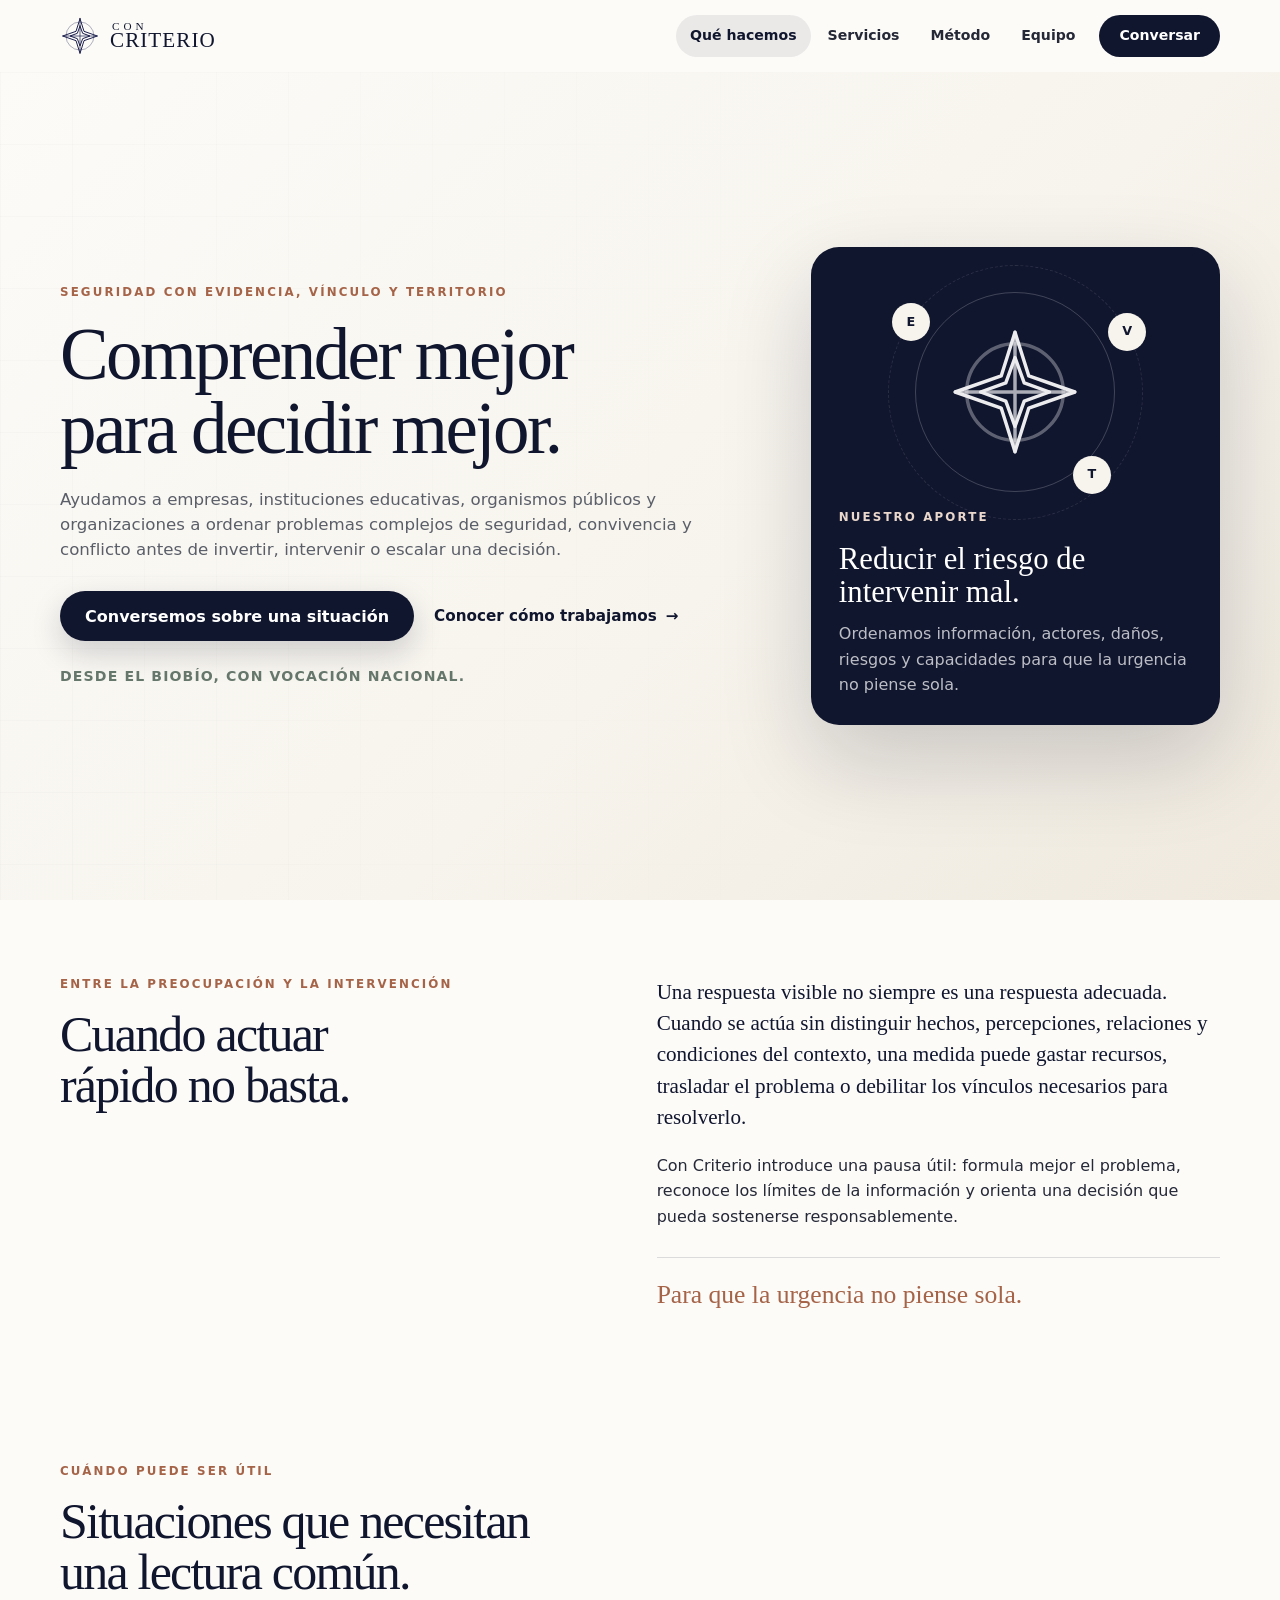
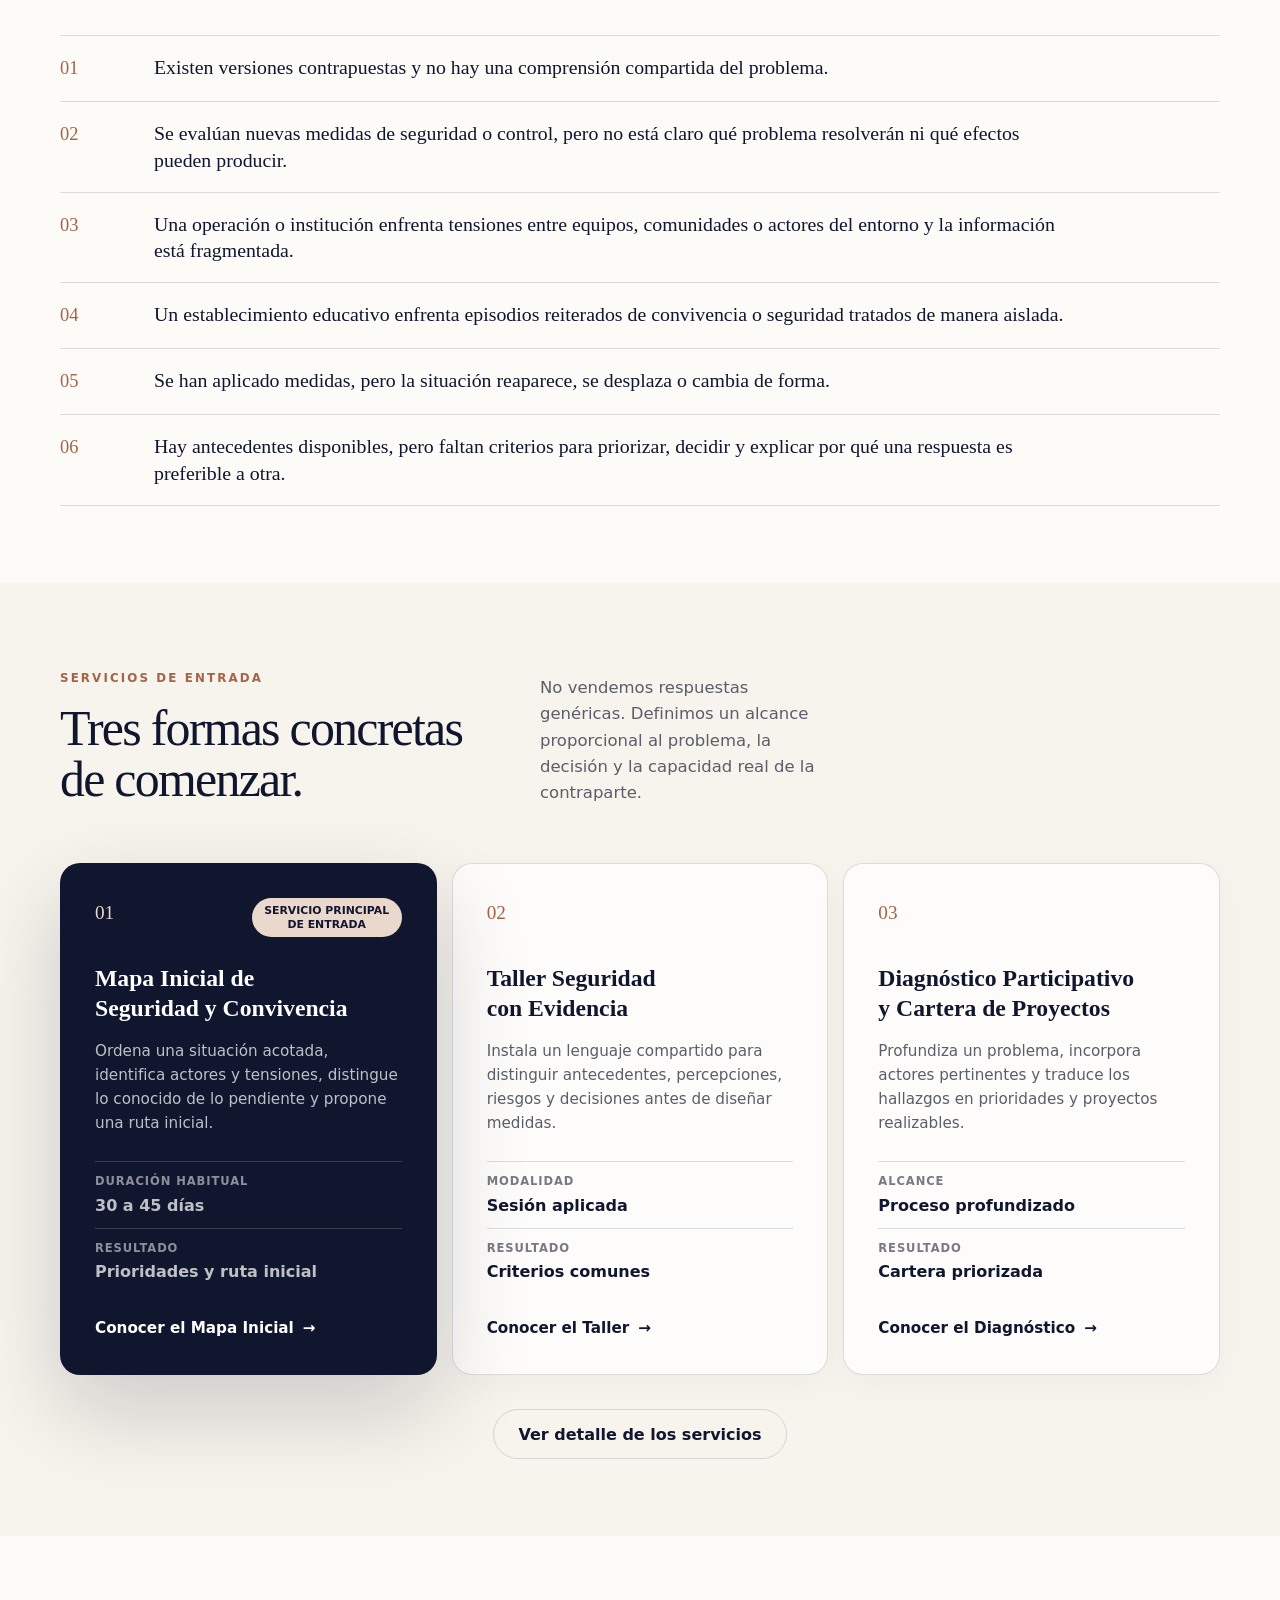
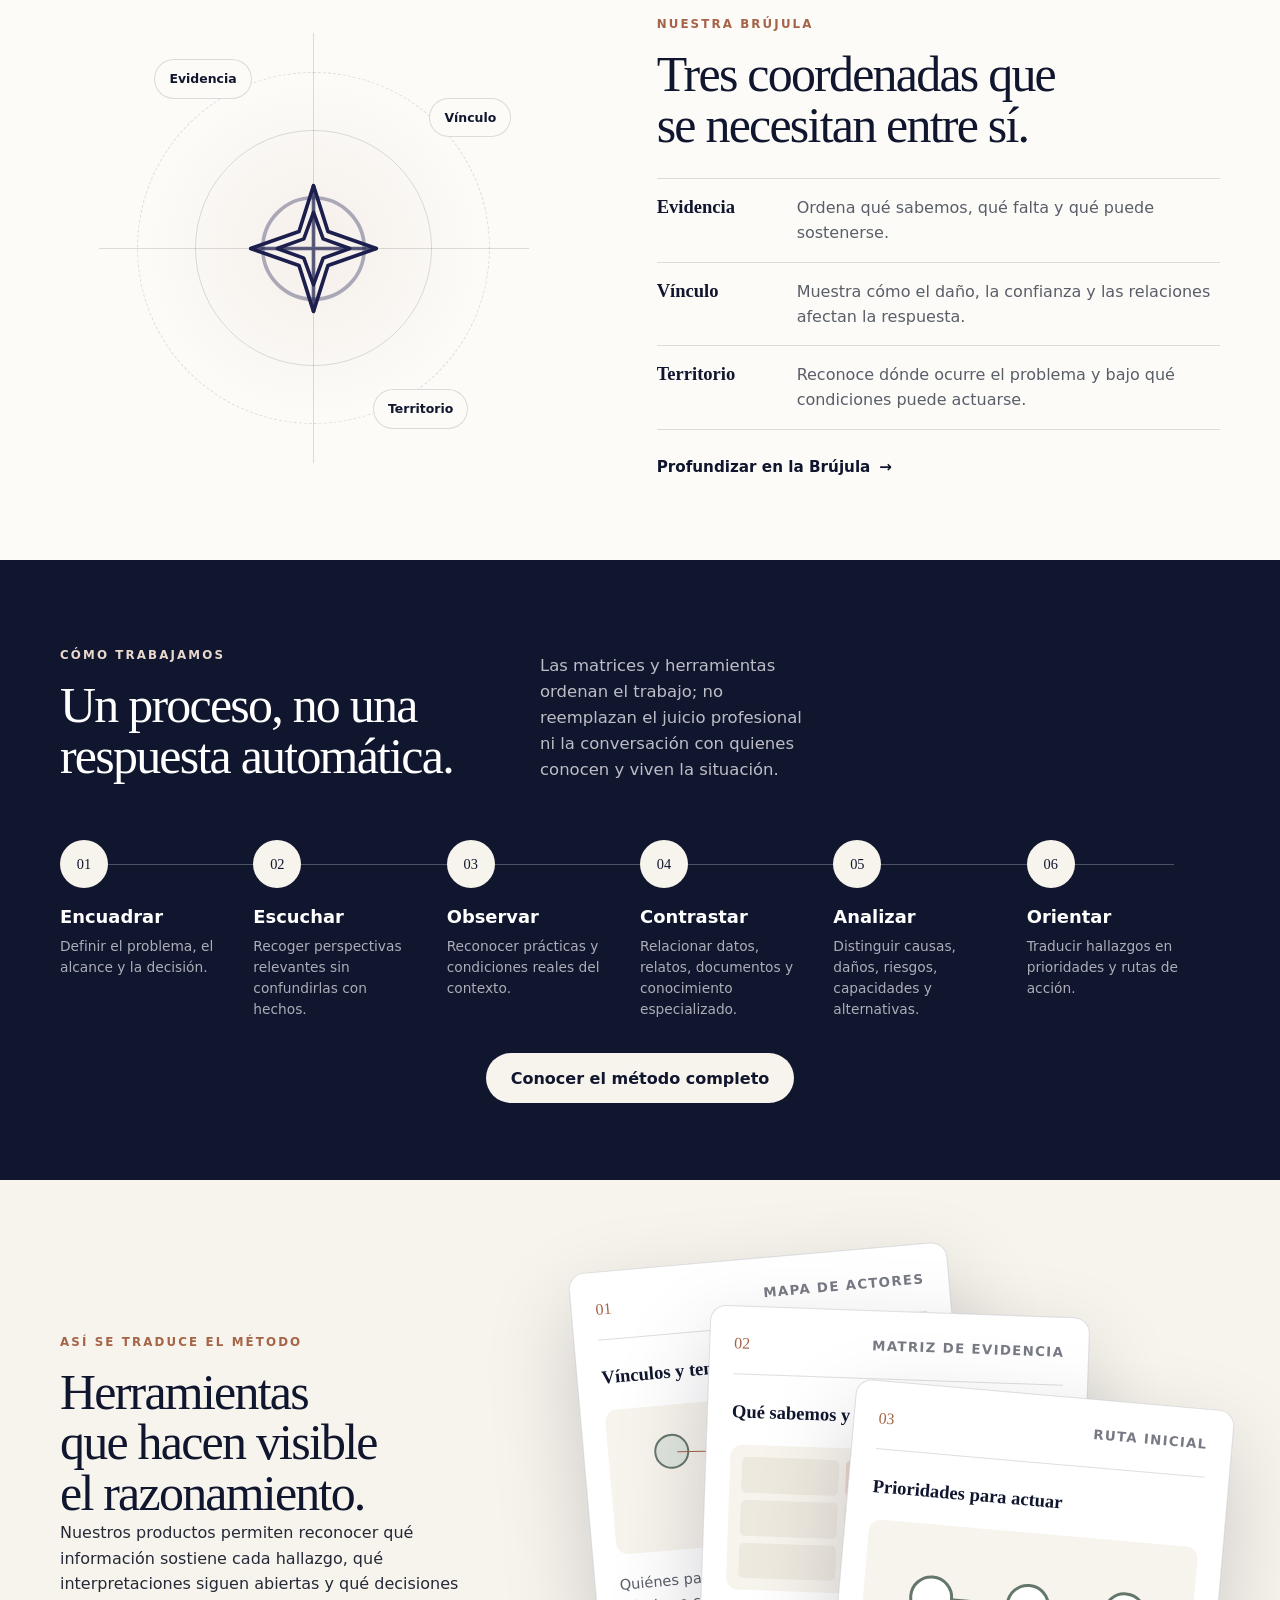
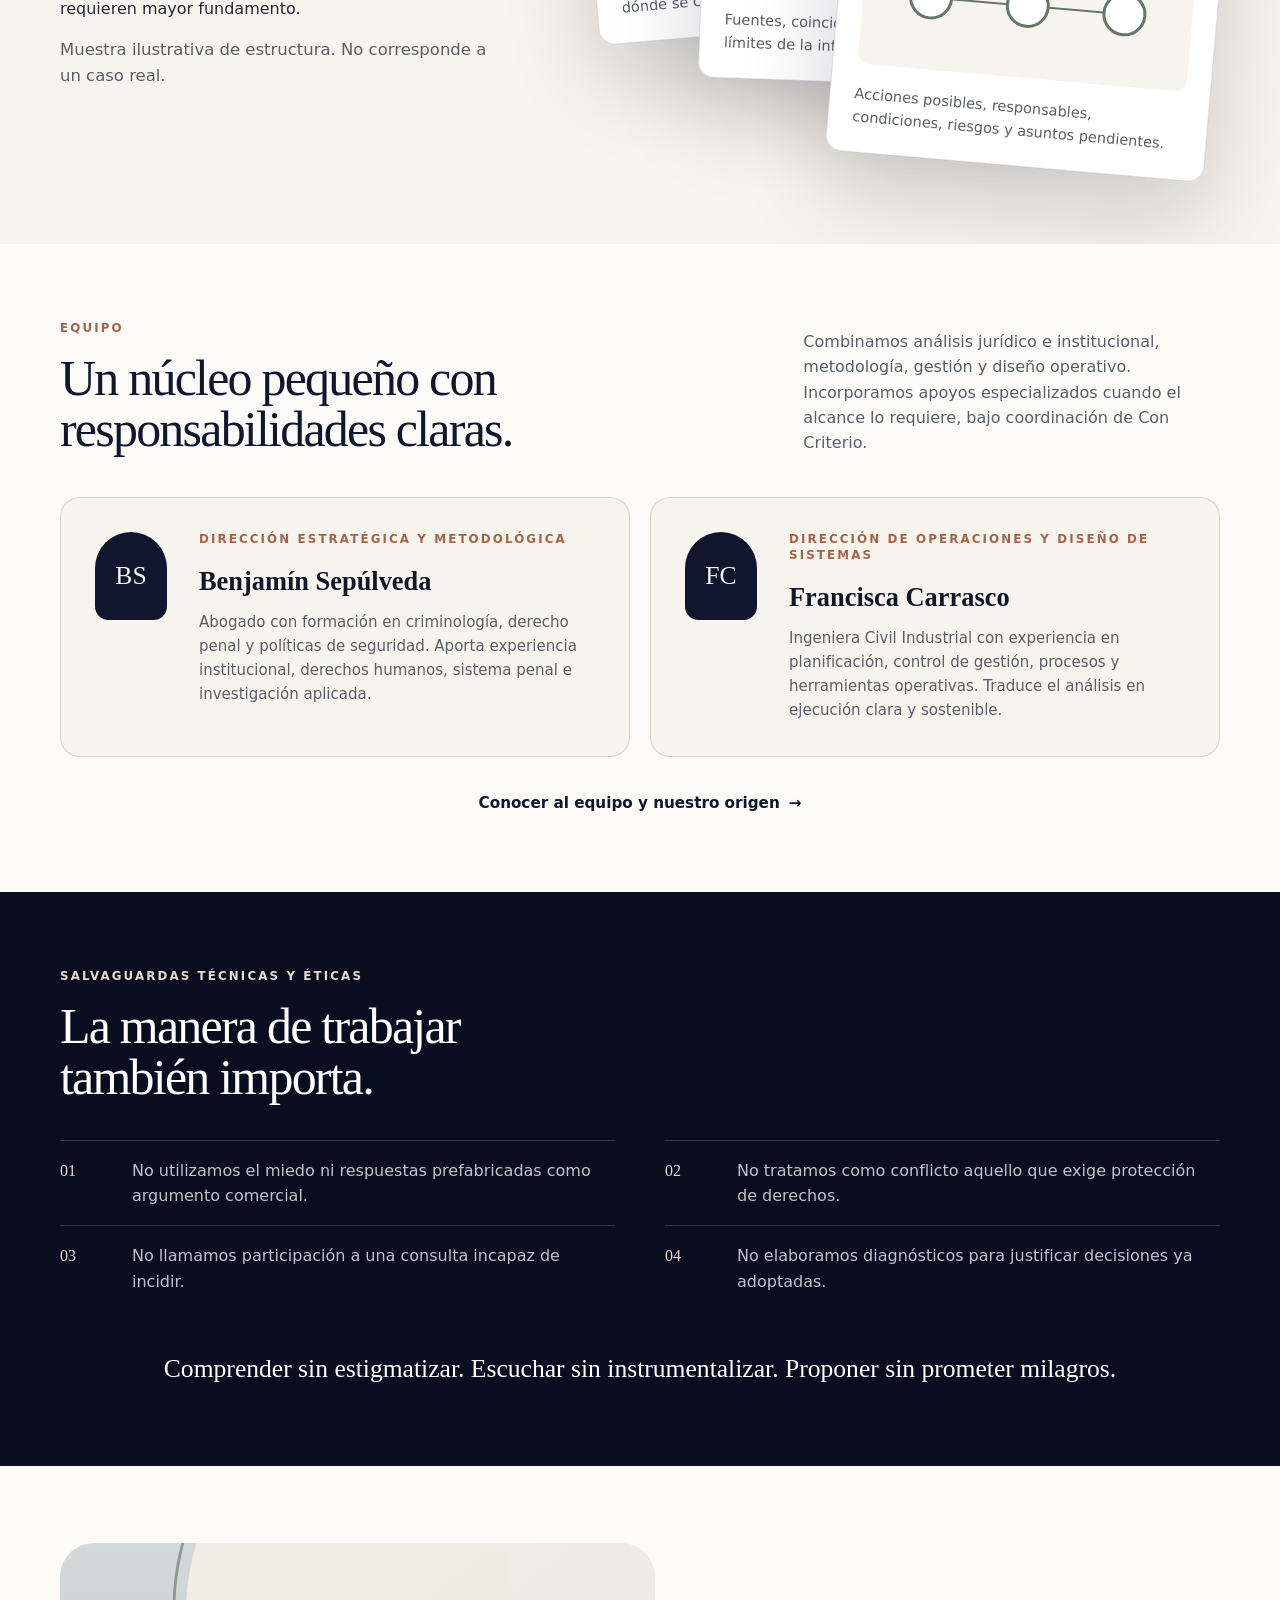
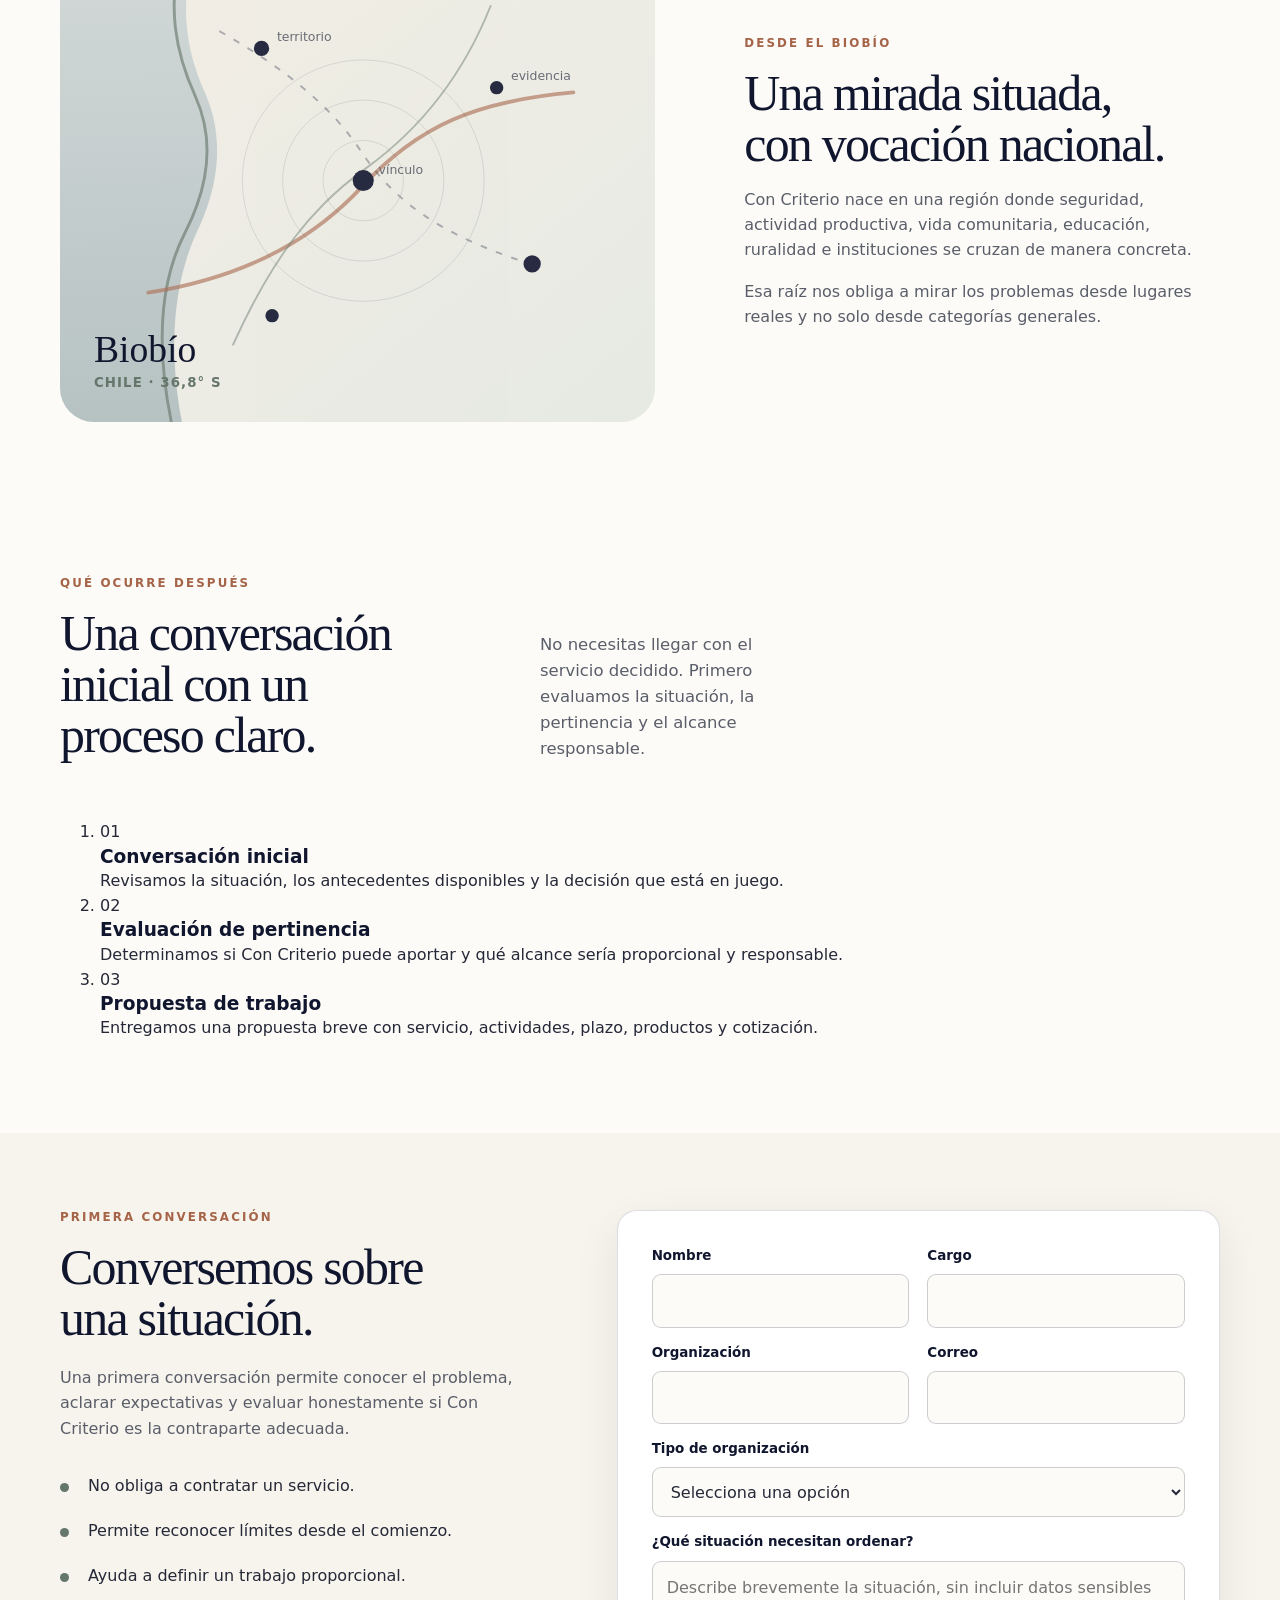
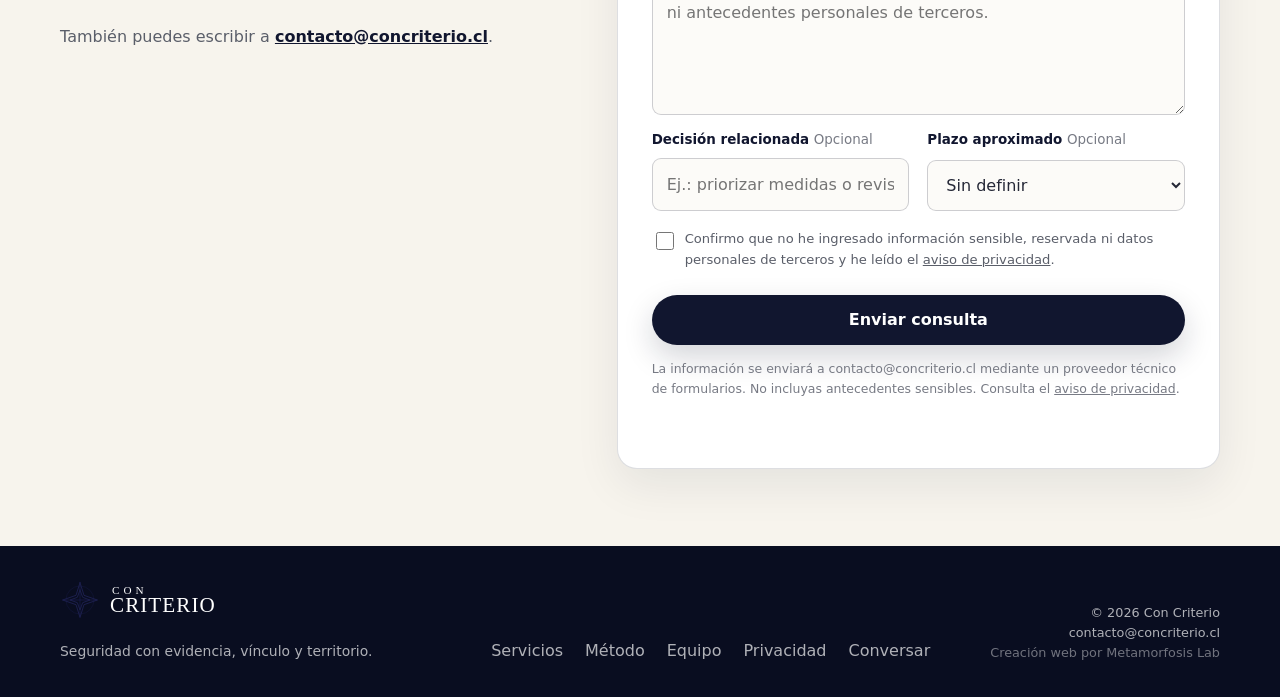
==== commit 5776f009: "Add files via upload" ====
--- a/index.html
+++ b/index.html
@@ -19,8 +19,8 @@
   <meta name="twitter:card" content="summary_large_image">
   <meta name="twitter:image" content="https://www.concriterio.cl/assets/og-concriterio.png">
   <script>document.documentElement.classList.add("js");</script>
-  <link rel="stylesheet" href="css/styles.css?v=20260717-compact-1">
-  <script src="js/main.js?v=20260717-compact-1" defer></script>
+  <link rel="stylesheet" href="css/styles.css?v=20260717-commercial-2">
+  <script src="js/main.js?v=20260717-commercial-2" defer></script>
   <title>Con Criterio | Comprender mejor para decidir mejor</title>
   <meta name="description" content="Ayudamos a organizaciones a ordenar problemas complejos de seguridad, convivencia y conflicto antes de invertir, intervenir o escalar una decisión.">
   <link rel="canonical" href="https://www.concriterio.cl/">
@@ -47,7 +47,7 @@
   <a class="skip-link" href="#contenido">Saltar al contenido principal</a>
   <header class="site-header" data-header>
     <nav class="nav shell" aria-label="Navegación principal">
-      <a class="brand" href="index.html" aria-label="Con Criterio, inicio">
+      <a class="brand" href="./" aria-label="Con Criterio, inicio">
         <span class="brand-mark" aria-hidden="true"><img src="assets/compass.svg" alt="" width="40" height="40"></span>
         <span class="brand-text"><span>Con</span><strong>Criterio</strong></span>
       </a>
@@ -55,11 +55,11 @@
         <span></span><span></span><span></span>
       </button>
       <ul class="nav-menu" id="menu-principal" data-menu>
-        <li><a data-nav="home" href="index.html#que-hacemos">Qué hacemos</a></li>
+        <li><a data-nav="home" href="./#que-hacemos">Qué hacemos</a></li>
         <li><a data-nav="services" href="servicios.html">Servicios</a></li>
         <li><a data-nav="method" href="metodo.html">Método</a></li>
         <li><a data-nav="about" href="nosotros.html">Equipo</a></li>
-        <li><a class="nav-cta" href="index.html#contacto">Conversar</a></li>
+        <li><a class="nav-cta" href="./#contacto">Conversar</a></li>
       </ul>
     </nav>
   </header>
@@ -118,9 +118,11 @@
         </div>
         <div class="situation-list reveal">
           <article><span>01</span><p>Existen versiones contrapuestas y no hay una comprensión compartida del problema.</p></article>
-          <article><span>02</span><p>Se han aplicado medidas, pero la situación reaparece, se desplaza o cambia de forma.</p></article>
-          <article><span>03</span><p>Hay información disponible, pero faltan criterios para priorizar y decidir.</p></article>
-          <article><span>04</span><p>Una tensión institucional o territorial puede agravarse si se interviene sin comprenderla.</p></article>
+          <article><span>02</span><p>Se evalúan nuevas medidas de seguridad o control, pero no está claro qué problema resolverán ni qué efectos pueden producir.</p></article>
+          <article><span>03</span><p>Una operación o institución enfrenta tensiones entre equipos, comunidades o actores del entorno y la información está fragmentada.</p></article>
+          <article><span>04</span><p>Un establecimiento educativo enfrenta episodios reiterados de convivencia o seguridad tratados de manera aislada.</p></article>
+          <article><span>05</span><p>Se han aplicado medidas, pero la situación reaparece, se desplaza o cambia de forma.</p></article>
+          <article><span>06</span><p>Hay antecedentes disponibles, pero faltan criterios para priorizar, decidir y explicar por qué una respuesta es preferible a otra.</p></article>
         </div>
       </div>
     </section>
@@ -223,7 +225,8 @@
         <div class="section-heading reveal">
           <p class="section-kicker">Así se traduce el método</p>
           <h2 id="proof-title">Herramientas que hacen visible el razonamiento.</h2>
-          <p>No mostramos plantillas vacías como prueba de experiencia. Mostramos qué preguntas organiza cada producto y cómo ayuda a decidir.</p>
+          <p>Nuestros productos permiten reconocer qué información sostiene cada hallazgo, qué interpretaciones siguen abiertas y qué decisiones requieren mayor fundamento.</p>
+          <p class="sample-note">Muestra ilustrativa de estructura. No corresponde a un caso real.</p>
         </div>
         <div class="document-stack reveal" aria-label="Ejemplos de productos metodológicos">
           <article class="document-card document-one">
@@ -299,6 +302,23 @@
           <p>Con Criterio nace en una región donde seguridad, actividad productiva, vida comunitaria, educación, ruralidad e instituciones se cruzan de manera concreta.</p>
           <p>Esa raíz nos obliga a mirar los problemas desde lugares reales y no solo desde categorías generales.</p>
         </div>
+      </div>
+    </section>
+
+    <section class="section contact-process-section" aria-labelledby="contact-process-title">
+      <div class="shell">
+        <div class="section-heading split-heading reveal">
+          <div>
+            <p class="section-kicker">Qué ocurre después</p>
+            <h2 id="contact-process-title">Una conversación inicial con un proceso claro.</h2>
+          </div>
+          <p>No necesitas llegar con el servicio decidido. Primero evaluamos la situación, la pertinencia y el alcance responsable.</p>
+        </div>
+        <ol class="process-grid reveal">
+          <li><span>01</span><div><h3>Conversación inicial</h3><p>Revisamos la situación, los antecedentes disponibles y la decisión que está en juego.</p></div></li>
+          <li><span>02</span><div><h3>Evaluación de pertinencia</h3><p>Determinamos si Con Criterio puede aportar y qué alcance sería proporcional y responsable.</p></div></li>
+          <li><span>03</span><div><h3>Propuesta de trabajo</h3><p>Entregamos una propuesta breve con servicio, actividades, plazo, productos y cotización.</p></div></li>
+        </ol>
       </div>
     </section>
 
@@ -333,9 +353,9 @@
             <div class="field"><label for="decision">Decisión relacionada <span>Opcional</span></label><input id="decision" name="decision" type="text" maxlength="240" placeholder="Ej.: priorizar medidas o revisar una intervención"></div>
             <div class="field"><label for="timeframe">Plazo aproximado <span>Opcional</span></label><select id="timeframe" name="plazo"><option value="">Sin definir</option><option>Durante las próximas semanas</option><option>Durante los próximos 2 a 3 meses</option><option>Durante este semestre</option><option>Estamos explorando posibilidades</option></select></div>
           </div>
-          <label class="consent-field" for="privacy"><input id="privacy" name="confirmacion_privacidad" type="checkbox" value="Confirmada" required><span>Confirmo que no he ingresado información sensible, reservada ni datos personales de terceros.</span></label>
+          <label class="consent-field" for="privacy"><input id="privacy" name="confirmacion_privacidad" type="checkbox" value="Confirmada" required><span>Confirmo que no he ingresado información sensible, reservada ni datos personales de terceros y he leído el <a href="privacidad.html" target="_blank" rel="noopener">aviso de privacidad</a>.</span></label>
           <button class="button button-primary form-button" type="submit">Enviar consulta</button>
-          <p class="form-note">La información se enviará a contacto@concriterio.cl. No incluyas antecedentes sensibles en este formulario.</p>
+          <p class="form-note">La información se enviará a contacto@concriterio.cl mediante un proveedor técnico de formularios. No incluyas antecedentes sensibles. Consulta el <a href="privacidad.html">aviso de privacidad</a>.</p>
           <p class="form-status" id="form-status" role="status" aria-live="polite"></p>
         </form>
       </div>
@@ -344,7 +364,7 @@
   <footer class="site-footer">
     <div class="shell footer-grid">
       <div class="footer-brand-block">
-        <a class="brand footer-brand" href="index.html" aria-label="Con Criterio, inicio">
+        <a class="brand footer-brand" href="./" aria-label="Con Criterio, inicio">
           <span class="brand-mark" aria-hidden="true"><img src="assets/compass.svg" alt="" width="38" height="38"></span>
           <span class="brand-text"><span>Con</span><strong>Criterio</strong></span>
         </a>
@@ -354,7 +374,8 @@
         <a href="servicios.html">Servicios</a>
         <a href="metodo.html">Método</a>
         <a href="nosotros.html">Equipo</a>
-        <a href="index.html#contacto">Conversar</a>
+        <a href="privacidad.html">Privacidad</a>
+        <a href="./#contacto">Conversar</a>
       </div>
       <p class="footer-meta">
         © <span id="year"></span> Con Criterio<br>
--- a/css/styles.css
+++ b/css/styles.css
@@ -388,3 +388,496 @@
 
 /* Evita que la composición documental genere desbordamiento por sus rotaciones. */
 .proof-section { overflow: hidden; }
+
+/* ==========================================================
+   Ajuste de densidad y respuesta — julio 2026
+   Mantiene la identidad editorial, reduce la extensión vertical
+   y evita que composiciones grandes desborden pantallas reales.
+   ========================================================== */
+
+:root {
+  --shell: 1160px;
+  --header-height: 72px;
+}
+
+html,
+body {
+  width: 100%;
+  max-width: 100%;
+}
+
+html { overflow-x: clip; }
+body { overflow-x: clip; line-height: 1.58; }
+
+main,
+section,
+.shell,
+.hero-layout > *,
+.intro-grid > *,
+.compass-layout > *,
+.proof-layout > *,
+.territory-layout > *,
+.contact-layout > *,
+.page-hero-grid > *,
+.service-detail-grid > *,
+.compass-detail-layout > *,
+.participation-grid > *,
+.basis-grid > *,
+.identity-grid > *,
+.origin-detail-grid > * {
+  min-width: 0;
+}
+
+.shell { width: min(calc(100% - 40px), var(--shell)); }
+.section { padding-block: clamp(64px, 6vw, 96px); }
+.section-heading { max-width: 760px; }
+.section-heading.compact { max-width: 650px; }
+.section-heading > p:last-child { margin-top: 16px; }
+.split-heading {
+  gap: clamp(32px, 5vw, 72px);
+  margin-bottom: clamp(36px, 4.5vw, 58px);
+}
+
+.site-header.is-scrolled { height: 58px; }
+
+h1 { font-size: clamp(3rem, 5.7vw, 5.9rem); }
+h2 { font-size: clamp(2.2rem, 3.9vw, 3.95rem); }
+h3 { font-size: clamp(1.15rem, 1.45vw, 1.45rem); }
+
+.hero {
+  min-height: calc(100svh - var(--header-height));
+  padding-block: clamp(48px, 5.4vw, 78px);
+}
+.hero-layout {
+  grid-template-columns: minmax(0, 1.12fr) minmax(320px, .68fr);
+  gap: clamp(42px, 6vw, 82px);
+}
+.hero-copy { max-width: 720px; }
+.hero h1 { max-width: 680px; }
+.hero-lead {
+  max-width: 680px;
+  margin-top: 22px;
+  font-size: clamp(1.04rem, 1.3vw, 1.22rem);
+  line-height: 1.5;
+}
+.hero-actions { gap: 20px; margin-top: 28px; }
+.hero-origin { margin-top: 24px; }
+.orientation-panel {
+  min-height: 410px;
+  padding: 28px;
+  border-radius: 28px;
+}
+.orientation-graphic { min-height: 235px; }
+.orientation-graphic img { width: 138px; height: 138px; }
+.ring-one { width: 200px; height: 200px; }
+.ring-two { width: 255px; height: 255px; }
+.orientation-title { font-size: clamp(1.65rem, 2.4vw, 2.25rem); }
+
+.intro-grid { gap: clamp(44px, 7vw, 94px); }
+.lead-paragraph { font-size: clamp(1.22rem, 1.65vw, 1.55rem); }
+.editorial-copy blockquote {
+  margin-top: 28px;
+  padding-top: 22px;
+  font-size: clamp(1.45rem, 2vw, 1.95rem);
+}
+
+.situation-list { margin-top: 36px; }
+.situation-list article {
+  grid-template-columns: 68px minmax(0, 1fr);
+  padding: 18px 0;
+}
+.situation-list p { font-size: clamp(1.15rem, 1.55vw, 1.55rem); }
+
+.service-grid { gap: 15px; }
+.service-card {
+  min-height: 430px;
+  padding: clamp(25px, 2.8vw, 34px);
+}
+.service-card.service-featured { transform: translateY(-8px); }
+.service-topline { min-height: 42px; }
+.service-card h3 {
+  margin-top: 24px;
+  font-size: clamp(1.45rem, 1.85vw, 1.85rem);
+}
+.service-card > p { margin-top: 16px; font-size: .95rem; }
+.service-meta { margin-bottom: 22px; padding-top: 26px; }
+.service-meta div { padding: 10px 0; }
+.section-action { margin-top: 34px; }
+
+.compass-layout { gap: clamp(50px, 7vw, 92px); }
+.compass-visual { min-height: 470px; }
+.compass-plane { width: min(430px, 100%); }
+.compass-plane img { width: 145px; height: 145px; }
+.coordinate-copy { margin: 26px 0 24px; }
+.coordinate-copy article {
+  grid-template-columns: 120px minmax(0, 1fr);
+  gap: 20px;
+  padding: 16px 0;
+}
+
+.method-route h3 { margin-top: 18px; }
+.method-route p { margin-top: 7px; font-size: .86rem; }
+
+.proof-layout {
+  grid-template-columns: minmax(0, .68fr) minmax(480px, 1fr);
+  gap: clamp(48px, 7vw, 92px);
+}
+.document-stack { min-height: 510px; }
+.document-card {
+  width: min(380px, 74%);
+  min-height: 370px;
+  padding: 24px;
+}
+.document-two { top: 54px; }
+.actor-map,
+.matrix-preview,
+.route-preview { height: 145px; margin-top: 22px; }
+.document-card > p { margin-top: 18px; }
+
+.team-grid { margin-top: 42px; }
+.person-card {
+  grid-template-columns: 82px minmax(0, 1fr);
+  gap: 22px;
+  padding: clamp(24px, 3vw, 34px);
+}
+.person-monogram { width: 72px; height: 88px; }
+.person-card h3 { font-size: 1.65rem; }
+.person-card p:last-child { margin-top: 13px; font-size: .94rem; }
+
+.safeguard-grid { margin-top: 36px; }
+.safeguard-grid article { padding: 17px 0; }
+.safeguard-motto {
+  margin-top: 38px;
+  font-size: clamp(1.35rem, 2vw, 1.95rem);
+}
+
+.territory-layout { gap: clamp(48px, 7vw, 92px); }
+.territory-graphic { min-height: 370px; }
+.territory-graphic span { bottom: 43px; font-size: 2.35rem; }
+.territory-copy p:not(.section-kicker) { margin-top: 16px; font-size: 1rem; }
+
+.contact-layout {
+  grid-template-columns: minmax(0, .78fr) minmax(460px, 1fr);
+  gap: clamp(48px, 7vw, 86px);
+}
+.contact-copy { top: calc(var(--header-height) + 30px); }
+.contact-copy > p:not(.section-kicker,.direct-contact) { margin-top: 20px; font-size: 1rem; }
+.contact-points { margin-top: 22px; }
+.direct-contact { margin-top: 25px; }
+.contact-form { padding: clamp(24px, 3vw, 34px); }
+.field { margin-bottom: 14px; }
+.field textarea { min-height: 112px; }
+.site-footer { padding-block: 34px; }
+
+/* Páginas interiores más compactas */
+.page-hero { padding-block: clamp(66px, 7vw, 104px); }
+.page-hero-grid { gap: clamp(44px, 7vw, 92px); }
+.page-hero h1 { font-size: clamp(3rem, 5.4vw, 5.25rem); }
+.page-hero-copy p { font-size: 1rem; }
+.service-detail-grid { gap: clamp(50px, 7vw, 92px); }
+.service-detail-intro h2 { font-size: clamp(2.35rem, 3.8vw, 3.8rem); }
+.service-purpose { margin-top: 20px; font-size: 1rem; }
+.service-detail-body { gap: 28px; }
+.detail-block { padding-bottom: 25px; }
+.detail-block ul { margin-top: 14px; }
+.detail-block li { padding-block: 6px; }
+.detail-block li::before { top: 16px; }
+.detail-facts div { padding: 16px; }
+.service-scope { padding: 22px; }
+.selection-grid { gap: clamp(44px, 7vw, 88px); }
+.selection-table div { padding: 17px 0; }
+
+.compass-detail-layout { gap: clamp(52px, 7vw, 96px); }
+.compass-detail-visual { min-height: 470px; }
+.compass-core { width: min(430px, 100%); }
+.compass-core img { width: 145px; height: 145px; }
+.coordinate-detail { margin-top: 26px; }
+.coordinate-detail article { padding: 18px 0; }
+.method-detail-list li {
+  grid-template-columns: 70px minmax(0, 1fr);
+  gap: 26px;
+  padding: 24px 0;
+}
+.tool-grid { gap: 14px; margin-top: 42px; }
+.tool-grid article { min-height: 195px; padding: 24px; }
+.tool-grid h3 { margin-top: 28px; }
+.participation-grid,
+.basis-grid { gap: clamp(44px, 7vw, 90px); }
+.basis-principles article { padding: 18px 0; }
+
+.identity-grid { gap: clamp(44px, 7vw, 90px); }
+.identity-principles { gap: 14px; }
+.identity-principles article { min-height: 205px; padding: 24px; }
+.identity-principles h3 { margin-top: 28px; }
+.full-team-grid { gap: 18px; }
+.full-person {
+  grid-template-columns: 150px minmax(0, 1fr);
+  gap: 36px;
+  padding: clamp(28px, 4vw, 44px);
+}
+.full-monogram { width: 135px; height: 175px; font-size: 2.15rem; }
+.full-person h3 { font-size: 2.1rem; }
+.full-person p { margin-top: 12px; }
+.full-person ul { margin-top: 16px; }
+.area-grid { gap: 14px; margin-top: 42px; }
+.area-grid article { min-height: 235px; padding: 26px; }
+.area-grid h3 { margin-top: 36px; }
+.origin-detail-grid { gap: clamp(48px, 7vw, 92px); }
+.origin-detail-grid blockquote { margin-top: 24px; font-size: 1.7rem; }
+.cta-band { padding-block: clamp(54px, 6vw, 78px); }
+.cta-band-layout { gap: clamp(38px, 6vw, 86px); }
+.cta-band h2 { font-size: clamp(2.2rem, 3.6vw, 3.45rem); }
+
+/* Portátiles con poca altura: el hero sigue siendo legible sin ocupar dos pantallas. */
+@media (min-width: 1081px) and (max-height: 780px) {
+  .hero { padding-block: 36px; }
+  .hero h1 { font-size: clamp(3rem, 5vw, 4.8rem); }
+  .hero-lead { margin-top: 17px; font-size: 1.02rem; }
+  .hero-actions { margin-top: 22px; }
+  .hero-origin { margin-top: 18px; }
+  .orientation-panel { min-height: 360px; padding: 24px; }
+  .orientation-graphic { min-height: 200px; }
+  .orientation-graphic img { width: 122px; height: 122px; }
+  .ring-one { width: 174px; height: 174px; }
+  .ring-two { width: 224px; height: 224px; }
+}
+
+@media (max-width: 1080px) {
+  .section { padding-block: 68px; }
+  .hero { padding-block: 54px 68px; }
+  .hero-layout { gap: 34px; }
+  .orientation-panel {
+    min-height: 285px;
+    max-width: none;
+    grid-template-columns: minmax(230px, .75fr) minmax(0, 1fr);
+    grid-template-rows: 1fr;
+    align-items: center;
+    gap: 28px;
+  }
+  .orientation-graphic { min-height: 225px; }
+  .intro-grid,
+  .compass-layout,
+  .proof-layout,
+  .territory-layout,
+  .contact-layout,
+  .page-hero-grid,
+  .service-detail-grid,
+  .compass-detail-layout,
+  .participation-grid,
+  .basis-grid,
+  .identity-grid,
+  .origin-detail-grid { gap: 38px; }
+  .compass-visual,
+  .compass-detail-visual { min-height: 390px; }
+  .document-stack { min-height: 470px; width: min(700px, 100%); }
+  .contact-form { max-width: 760px; }
+  .service-detail-intro { max-width: 760px; }
+}
+
+@media (max-width: 760px) {
+  :root { --header-height: 66px; }
+  .shell { width: min(calc(100% - 28px), var(--shell)); }
+  .section { padding-block: 52px; }
+  h1 { font-size: clamp(2.65rem, 12vw, 4rem); }
+  h2 { font-size: clamp(2.05rem, 9.4vw, 3.05rem); }
+  .eyebrow,
+  .section-kicker,
+  .micro-label,
+  .person-role,
+  .service-label { margin-bottom: 12px; font-size: .68rem; }
+
+  .hero { padding-block: 38px 52px; }
+  .hero-layout { gap: 28px; }
+  .hero-lead { margin-top: 17px; font-size: 1rem; }
+  .hero-actions { margin-top: 22px; gap: 14px; }
+  .hero-origin { margin-top: 18px; font-size: .76rem; }
+  .orientation-panel {
+    min-height: 0;
+    grid-template-columns: 1fr;
+    gap: 14px;
+    padding: 22px;
+    border-radius: 20px;
+  }
+  .orientation-graphic { min-height: 185px; }
+  .orientation-graphic img { width: 108px; height: 108px; }
+  .ring-one { width: 148px; height: 148px; }
+  .ring-two { width: 188px; height: 188px; }
+  .axis { width: 31px; height: 31px; font-size: .7rem; }
+  .orientation-title { font-size: 1.62rem; }
+
+  .intro-grid,
+  .compass-layout,
+  .proof-layout,
+  .territory-layout,
+  .contact-layout,
+  .page-hero-grid,
+  .service-detail-grid,
+  .compass-detail-layout,
+  .participation-grid,
+  .basis-grid,
+  .identity-grid,
+  .origin-detail-grid { gap: 28px; }
+  .lead-paragraph { font-size: 1.18rem; }
+  .editorial-copy blockquote { margin-top: 22px; padding-top: 18px; font-size: 1.42rem; }
+
+  .situation-list { margin-top: 27px; }
+  .situation-list article { grid-template-columns: 38px 1fr; gap: 10px; padding: 14px 0; }
+  .situation-list p { font-size: 1.08rem; }
+
+  .service-grid { gap: 12px; }
+  .service-card,
+  .service-card.service-featured { min-height: 0; padding: 22px; }
+  .service-topline { min-height: 34px; }
+  .service-card h3 { margin-top: 18px; font-size: 1.48rem; }
+  .service-card > p { margin-top: 13px; }
+  .service-meta { margin: 22px 0 18px; padding-top: 0; }
+  .service-badge { max-width: 132px; font-size: .61rem; }
+
+  .compass-visual,
+  .compass-detail-visual { min-height: 300px; }
+  .compass-plane,
+  .compass-core { width: min(300px, 92vw); }
+  .compass-plane img,
+  .compass-core img { width: 105px; height: 105px; }
+  .coordinate { padding: 6px 9px; font-size: .64rem; }
+  .coordinate-copy { margin-top: 18px; }
+  .coordinate-copy article { grid-template-columns: 1fr; gap: 5px; padding: 13px 0; }
+
+  .method-route li { grid-template-columns: 40px 1fr; gap: 13px; padding: 14px 0; }
+  .method-route li > span { width: 36px; height: 36px; }
+  .method-route h3 { font-size: 1.02rem; }
+  .method-route p { font-size: .82rem; }
+
+  .proof-layout { gap: 30px; }
+  .document-stack {
+    min-height: 0;
+    width: 100%;
+    display: flex;
+    gap: 12px;
+    padding: 6px 2px 14px;
+    overflow-x: auto;
+    overflow-y: hidden;
+    scroll-snap-type: x mandatory;
+    scrollbar-width: thin;
+  }
+  .document-card,
+  .document-one,
+  .document-two,
+  .document-three {
+    position: relative;
+    inset: auto;
+    flex: 0 0 min(82vw, 310px);
+    width: auto;
+    min-height: 310px;
+    padding: 20px;
+    transform: none;
+    scroll-snap-align: start;
+  }
+  .actor-map,
+  .matrix-preview,
+  .route-preview { height: 112px; margin-top: 16px; }
+  .document-card h3 { margin-top: 18px; }
+  .document-card > p { margin-top: 12px; font-size: .83rem; }
+
+  .team-grid { margin-top: 30px; }
+  .person-card {
+    grid-template-columns: 60px minmax(0, 1fr);
+    gap: 15px;
+    padding: 20px;
+  }
+  .person-monogram { width: 56px; height: 68px; font-size: 1.15rem; }
+  .person-card h3 { font-size: 1.4rem; }
+  .person-card p:last-child { font-size: .87rem; }
+
+  .safeguard-grid { margin-top: 26px; }
+  .safeguard-grid article { grid-template-columns: 38px 1fr; gap: 10px; padding: 14px 0; }
+  .safeguard-motto { margin-top: 28px; font-size: 1.35rem; }
+
+  .territory-graphic { min-height: 250px; border-radius: 20px; }
+  .territory-graphic span { left: 22px; bottom: 35px; font-size: 1.9rem; }
+  .territory-graphic small { left: 22px; bottom: 20px; font-size: .66rem; }
+
+  .contact-form { padding: 20px; }
+  .field { margin-bottom: 12px; }
+  .field input,
+  .field select,
+  .field textarea { min-height: 46px; padding: 11px 12px; }
+  .field textarea { min-height: 100px; }
+  .site-footer { padding-block: 28px; }
+
+  .page-hero { padding-block: 48px; }
+  .page-hero h1 { font-size: clamp(2.65rem, 11vw, 3.8rem); }
+  .service-detail-intro h2 { font-size: 2.25rem; }
+  .detail-facts div { padding: 14px; }
+  .method-detail-list li { grid-template-columns: 40px 1fr; gap: 12px; padding: 17px 0; }
+  .tool-grid { margin-top: 30px; }
+  .tool-grid article { min-height: 0; padding: 20px; }
+  .tool-grid h3 { margin-top: 20px; }
+  .basis-principles article { padding: 15px 0; }
+  .identity-principles article { min-height: 0; padding: 20px; }
+  .identity-principles h3 { margin-top: 20px; }
+  .full-person { gap: 20px; padding: 22px; }
+  .full-monogram { width: 86px; height: 108px; font-size: 1.6rem; }
+  .full-person h3 { font-size: 1.75rem; }
+  .area-grid { margin-top: 30px; }
+  .area-grid article { min-height: 0; padding: 22px; }
+  .area-grid h3 { margin-top: 24px; }
+  .origin-detail-grid blockquote { font-size: 1.45rem; }
+  .cta-band { padding-block: 44px; }
+  .cta-band h2 { font-size: 2.15rem; }
+}
+
+@media (max-width: 430px) {
+  .brand-text strong { font-size: 1.1rem; }
+  .brand-mark { width: 34px; height: 34px; }
+  .hero h1 { font-size: 2.72rem; }
+  .button { width: 100%; min-height: 47px; padding-inline: 18px; }
+  .hero-actions .text-link { padding-block: 5px; }
+  .footer-links { gap: 14px; }
+}
+
+/* Corrección de precedencia: las reglas generales anteriores no deben reabrir
+   columnas múltiples después de los breakpoints originales. */
+@media (max-width: 1080px) {
+  .hero-layout,
+  .intro-grid,
+  .compass-layout,
+  .proof-layout,
+  .territory-layout,
+  .contact-layout,
+  .page-hero-grid,
+  .service-detail-grid,
+  .compass-detail-layout,
+  .participation-grid,
+  .basis-grid,
+  .identity-grid,
+  .origin-detail-grid {
+    grid-template-columns: minmax(0, 1fr);
+  }
+}
+
+@media (max-width: 1080px) {
+  .orientation-panel { min-height: 250px; }
+  .orientation-graphic { min-height: 190px; }
+}
+
+@media (max-width: 430px) {
+  .orientation-panel {
+    grid-template-columns: 102px minmax(0, 1fr);
+    grid-template-rows: 1fr;
+    align-items: center;
+    gap: 12px;
+    padding: 18px;
+  }
+  .orientation-graphic { min-height: 145px; }
+  .orientation-graphic img { width: 76px; height: 76px; }
+  .ring-one { width: 105px; height: 105px; }
+  .ring-two { width: 136px; height: 136px; }
+  .axis { width: 24px; height: 24px; font-size: .58rem; }
+  .axis-e { inset: 4% auto auto 2%; }
+  .axis-v { inset: 7% 0 auto auto; }
+  .axis-t { inset: auto 7% 1% auto; }
+  .orientation-panel .micro-label { margin-bottom: 7px; font-size: .58rem; }
+  .orientation-title { margin-bottom: 8px !important; font-size: 1.3rem; }
+  .orientation-panel > div:last-child > p:last-child { font-size: .82rem; line-height: 1.4; }
+}
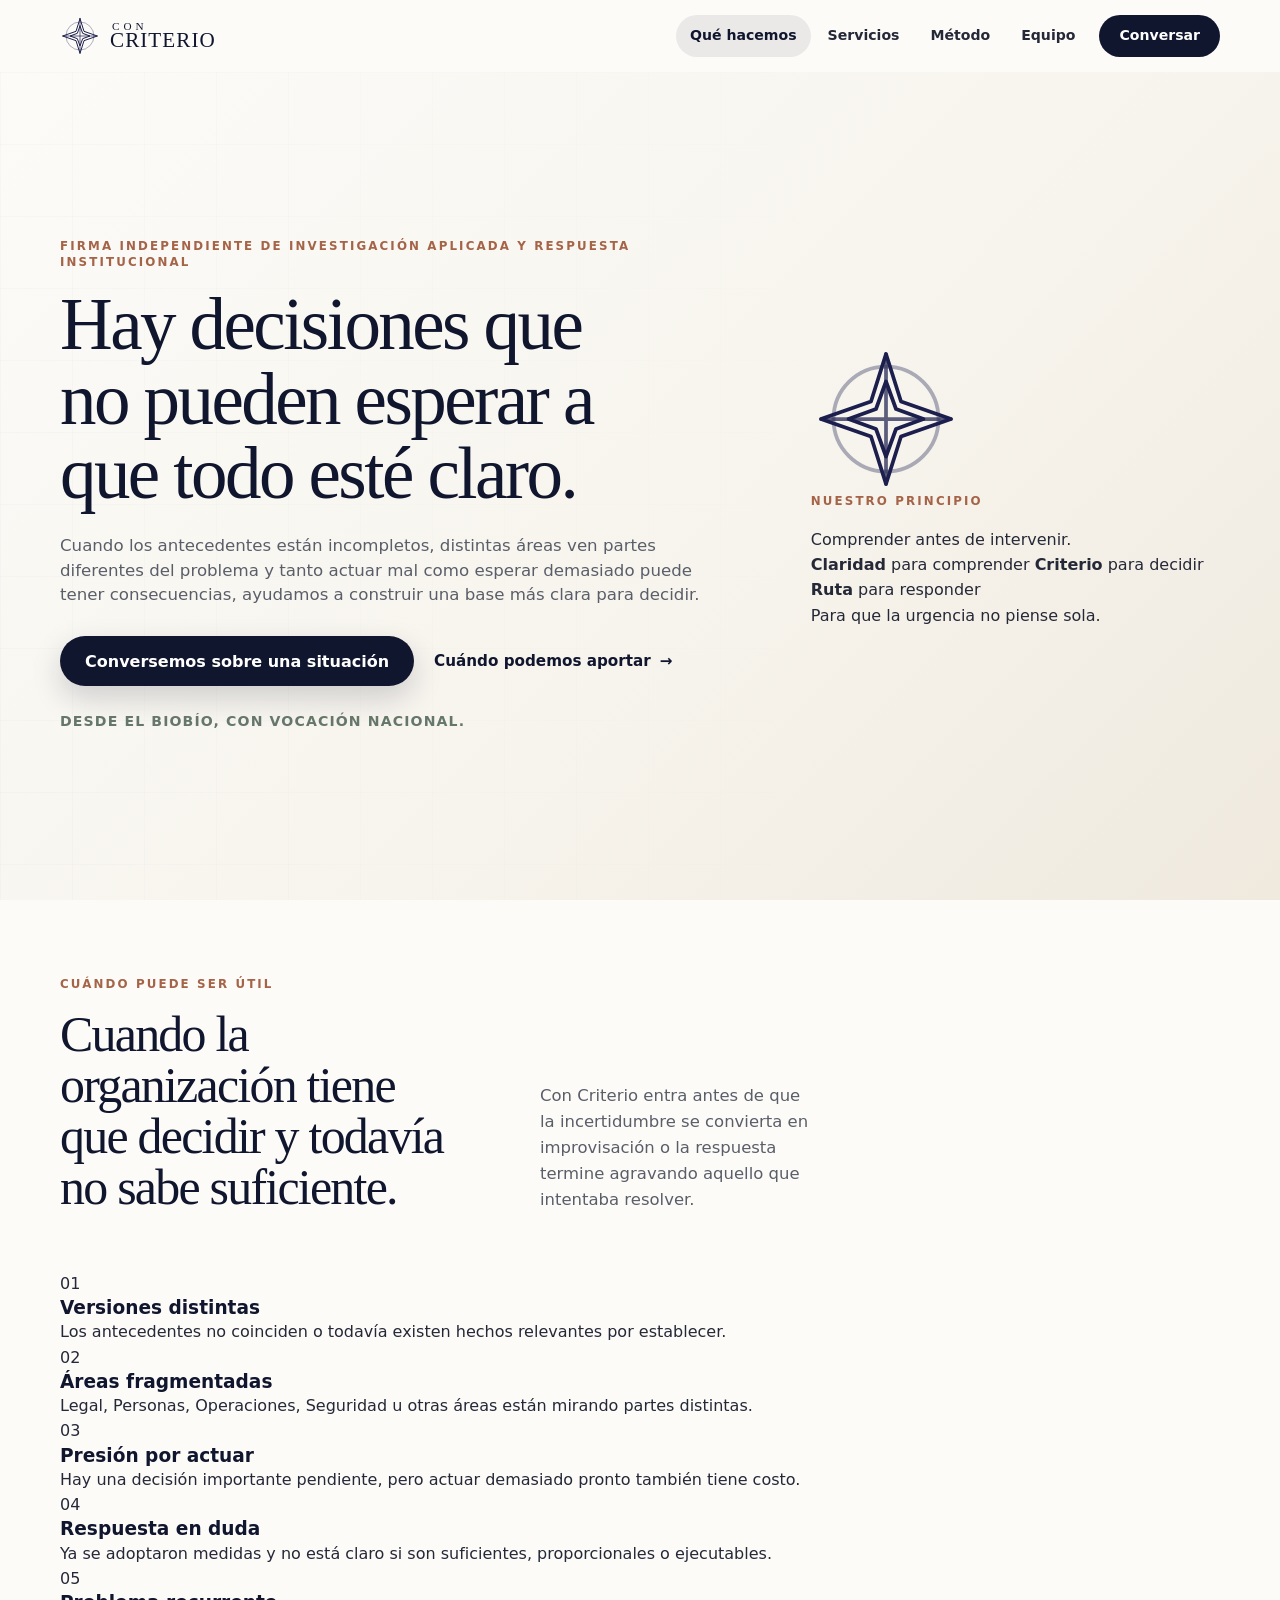
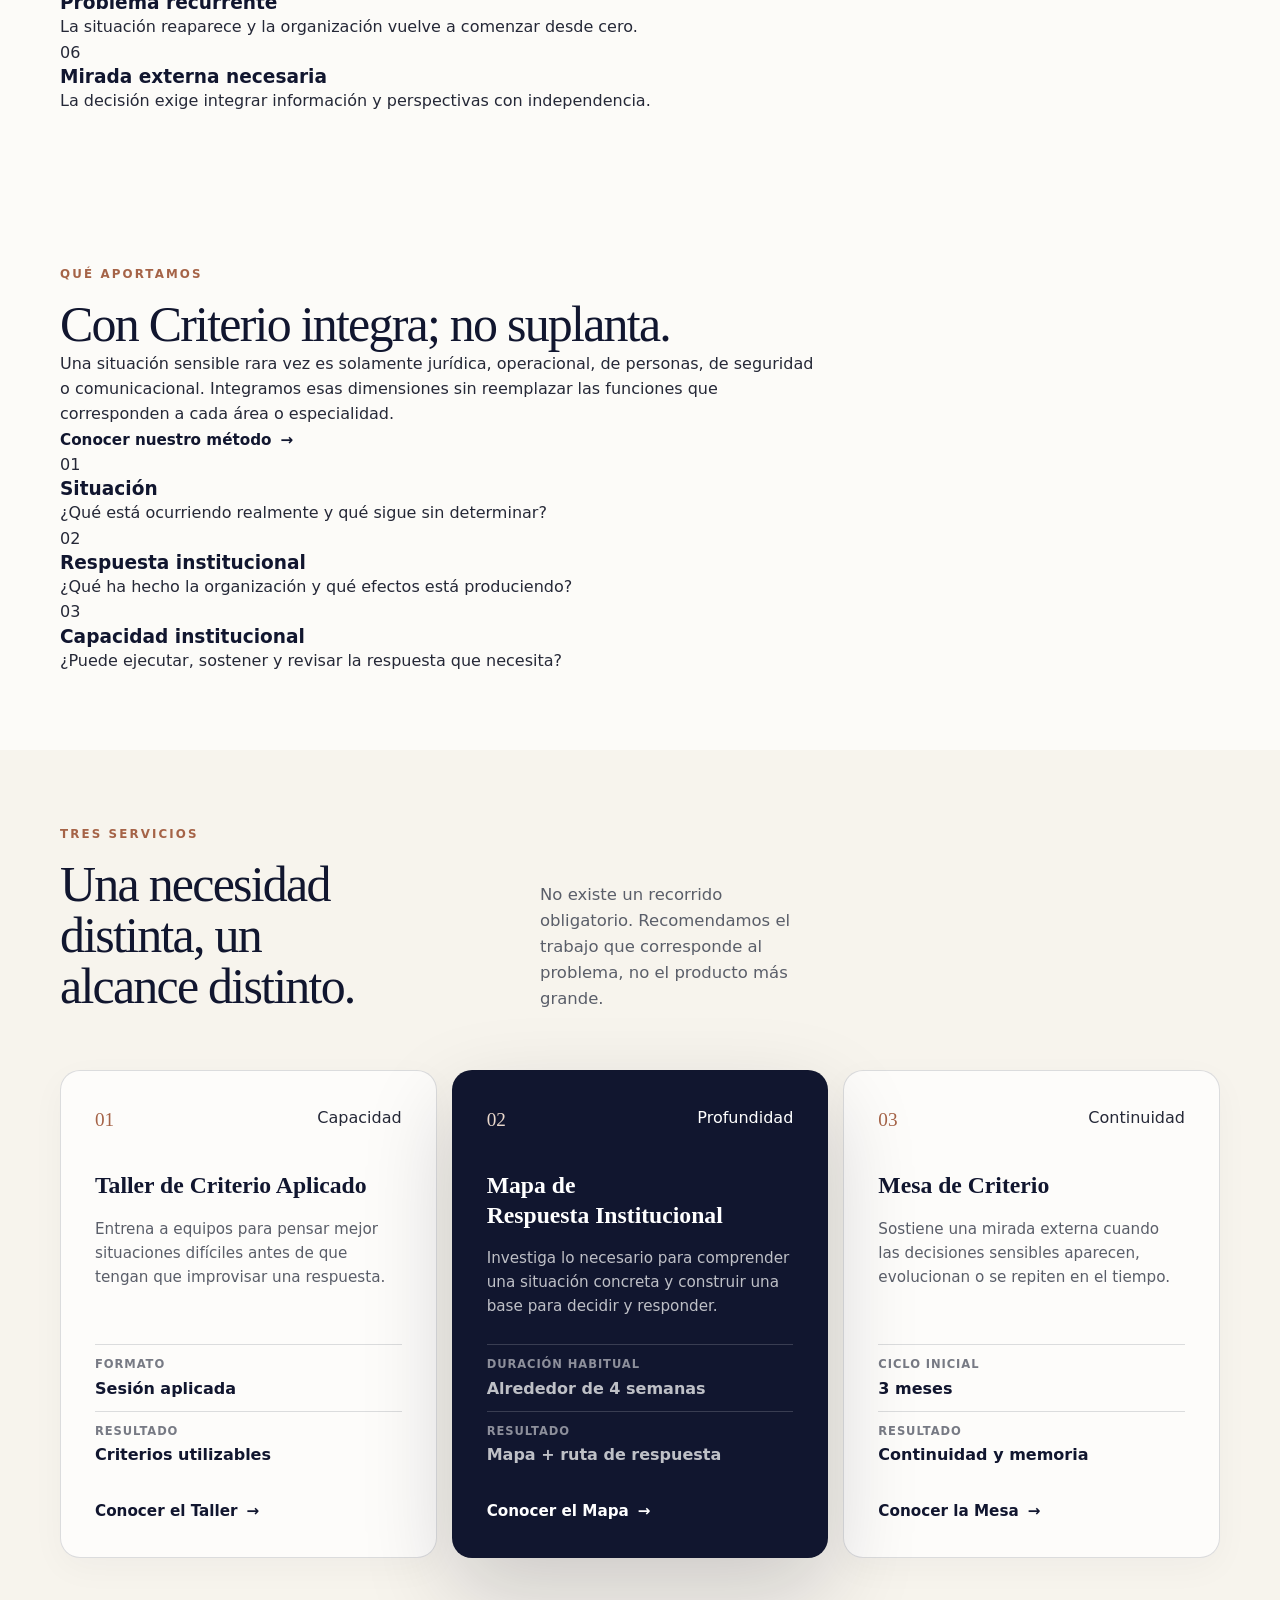
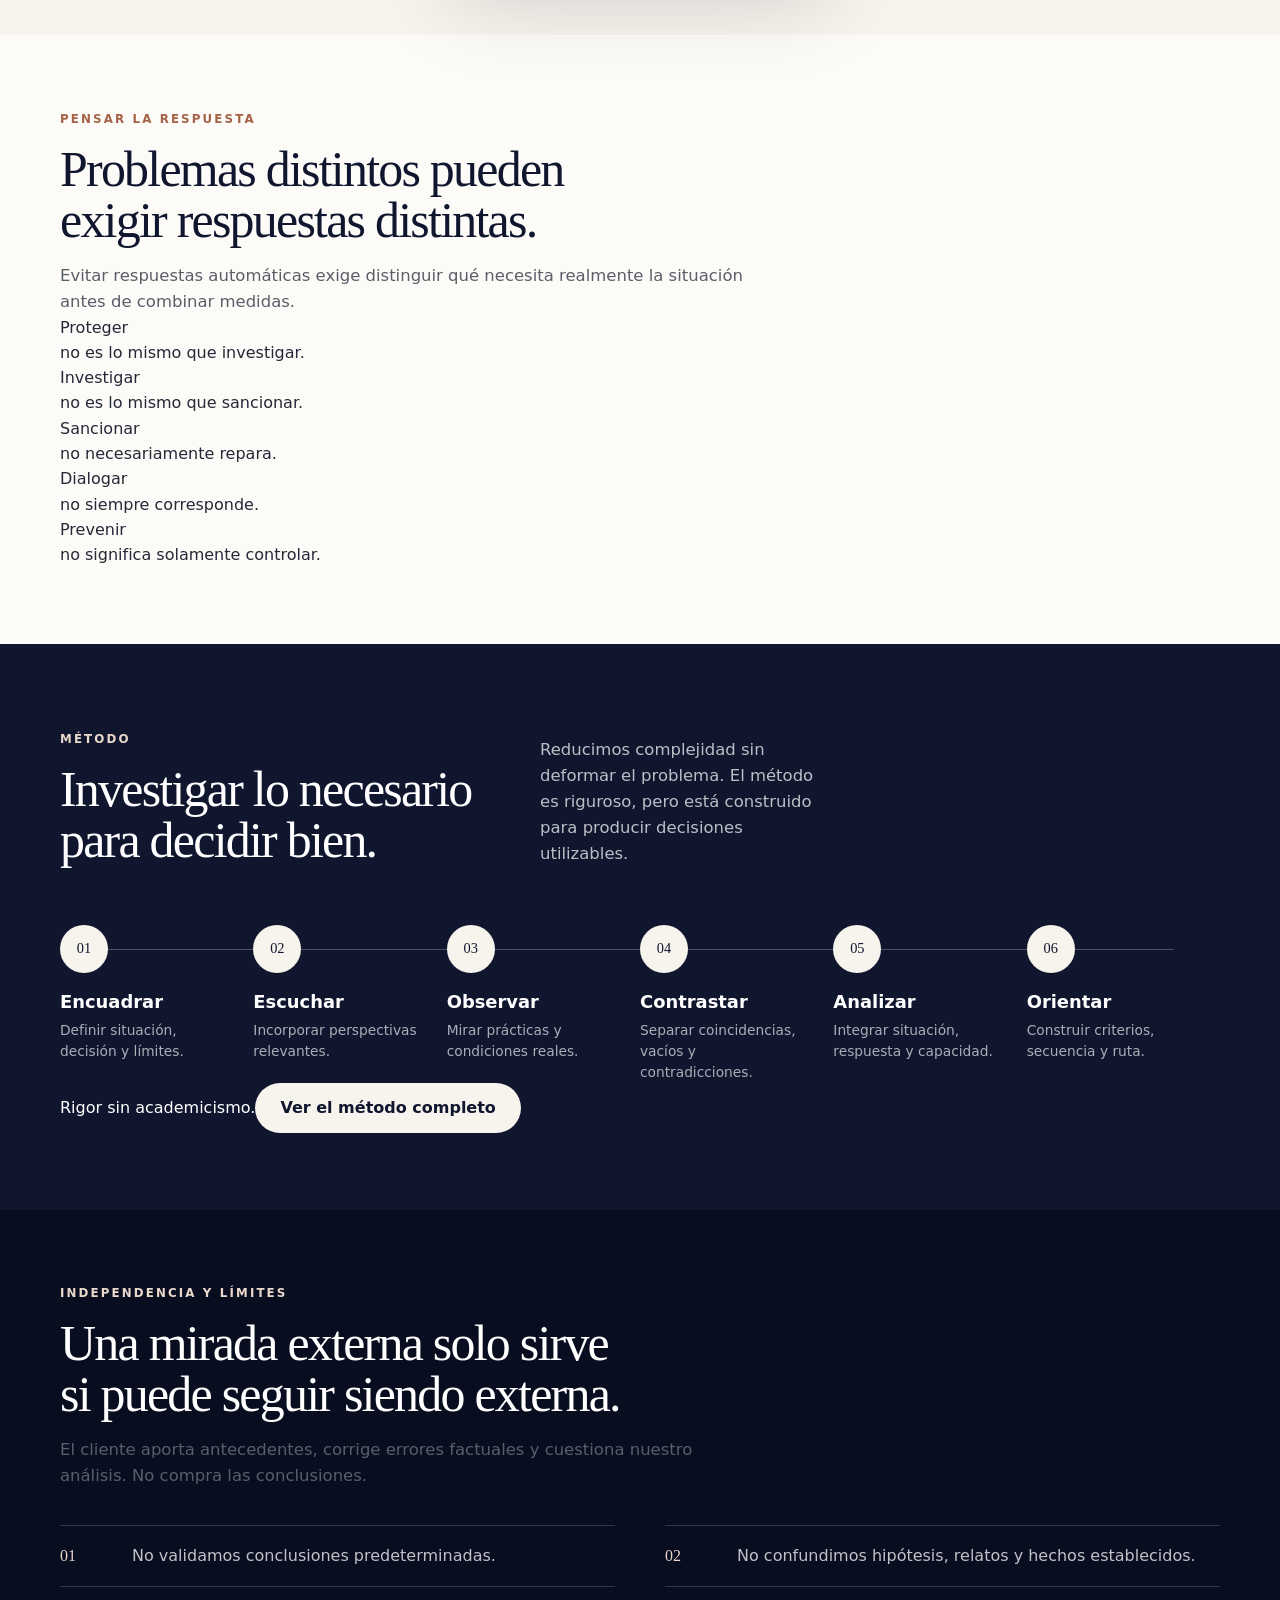
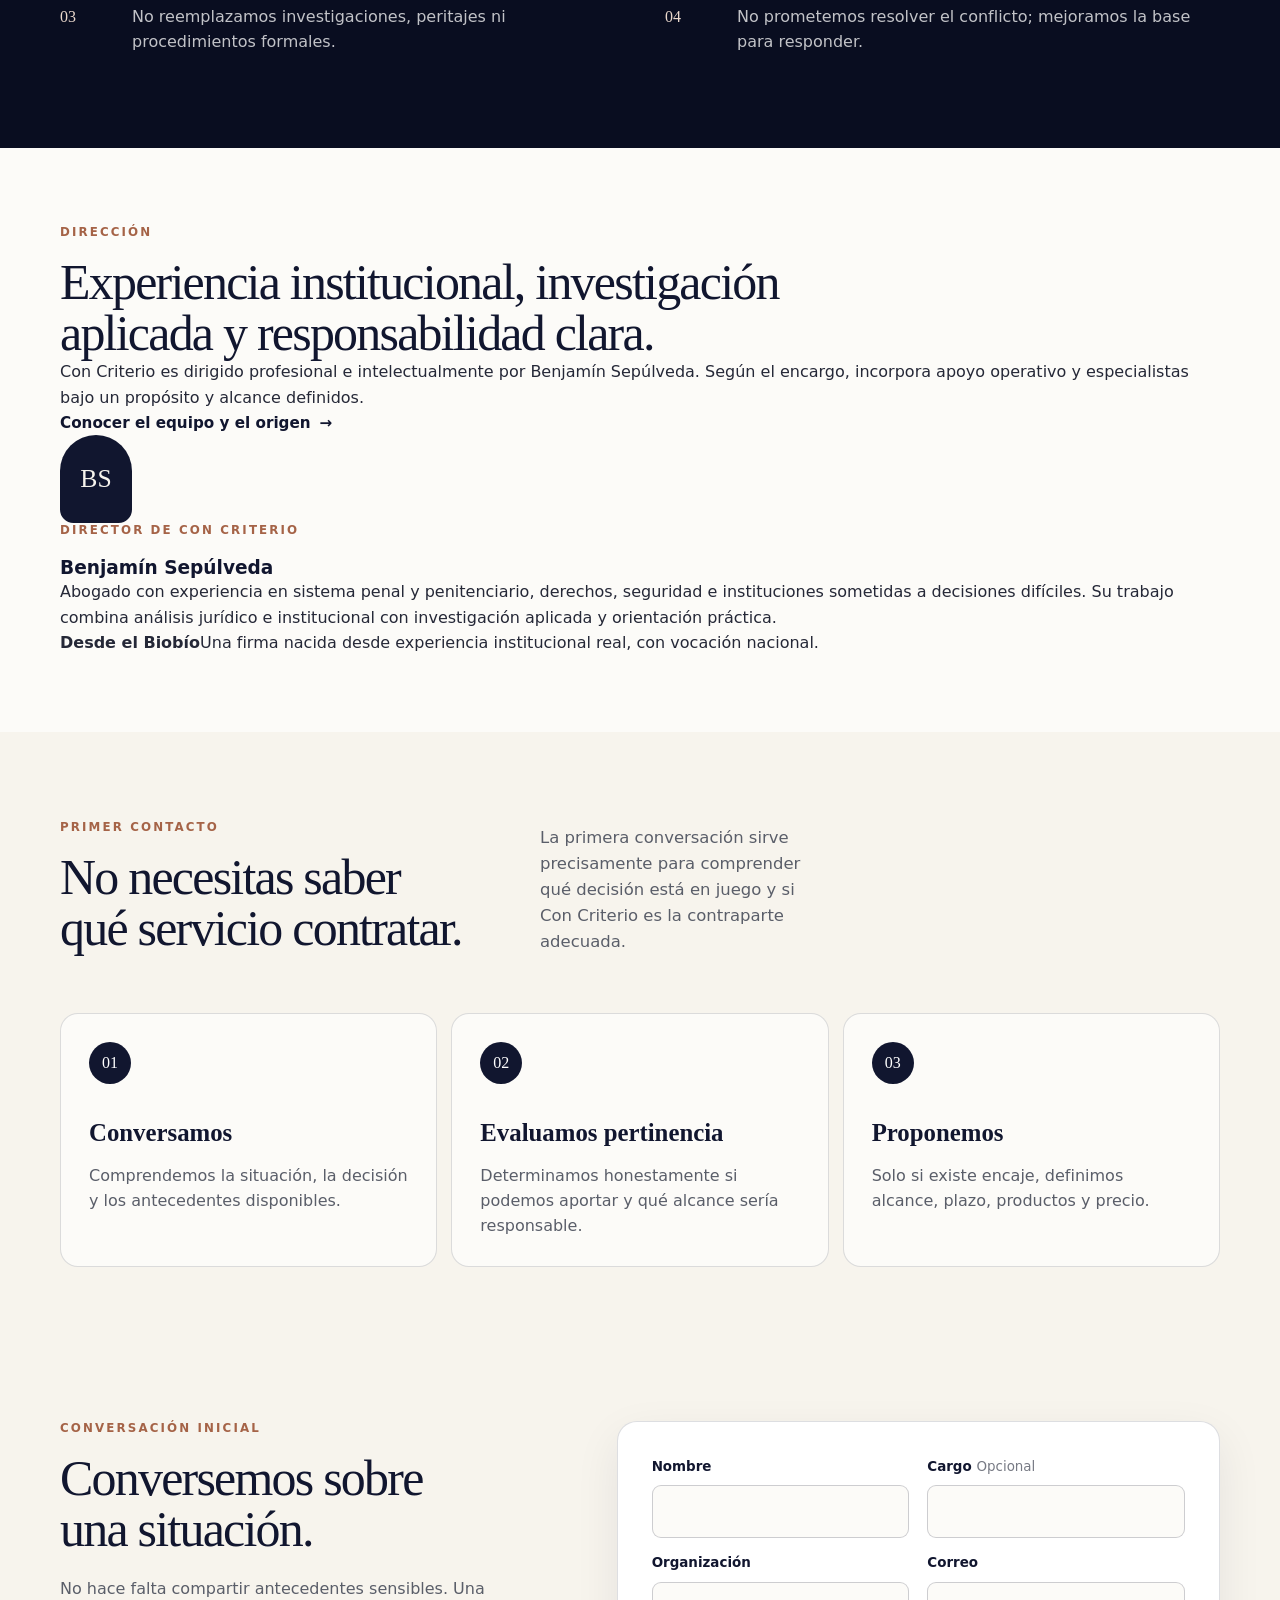
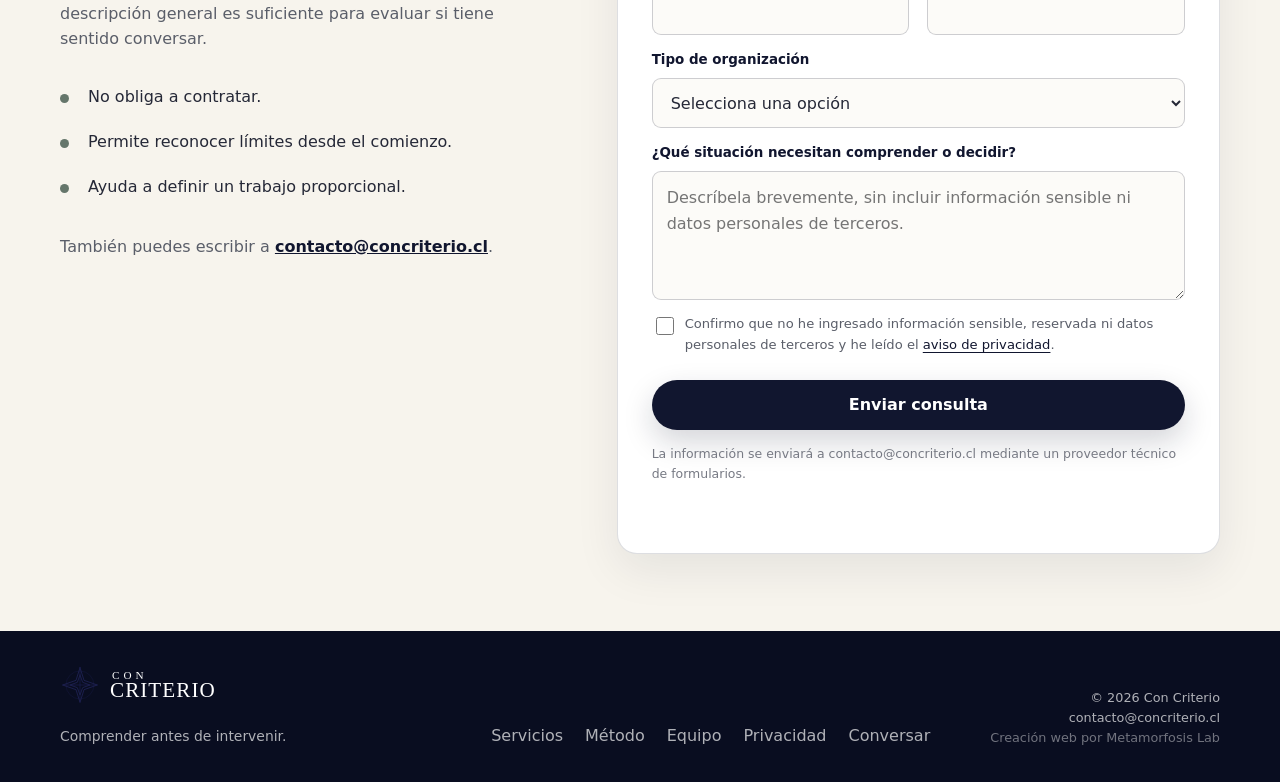
==== commit 4edd5cf6: "Add files via upload" ====
--- a/index.html
+++ b/index.html
@@ -15,20 +15,20 @@
   <meta property="og:image" content="https://www.concriterio.cl/assets/og-concriterio.png">
   <meta property="og:image:width" content="1200">
   <meta property="og:image:height" content="630">
-  <meta property="og:image:alt" content="Con Criterio: seguridad con evidencia, vínculo y territorio">
+  <meta property="og:image:alt" content="Con Criterio — comprender antes de intervenir">
   <meta name="twitter:card" content="summary_large_image">
   <meta name="twitter:image" content="https://www.concriterio.cl/assets/og-concriterio.png">
   <script>document.documentElement.classList.add("js");</script>
-  <link rel="stylesheet" href="css/styles.css?v=20260717-commercial-2">
-  <script src="js/main.js?v=20260717-commercial-2" defer></script>
-  <title>Con Criterio | Comprender mejor para decidir mejor</title>
-  <meta name="description" content="Ayudamos a organizaciones a ordenar problemas complejos de seguridad, convivencia y conflicto antes de invertir, intervenir o escalar una decisión.">
+  <link rel="stylesheet" href="css/styles.css?v=20260729-cc1">
+  <script src="js/main.js?v=20260729-cc1" defer></script>
+  <title>Con Criterio | Investigación aplicada y respuesta institucional</title>
+  <meta name="description" content="Ayudamos a organizaciones a comprender situaciones difíciles, ordenar antecedentes y construir mejores condiciones para decidir y responder.">
   <link rel="canonical" href="https://www.concriterio.cl/">
-  <meta property="og:title" content="Con Criterio | Comprender mejor para decidir mejor">
-  <meta property="og:description" content="Seguridad con evidencia, vínculo y territorio para orientar decisiones responsables.">
+  <meta property="og:title" content="Con Criterio | Investigación aplicada y respuesta institucional">
+  <meta property="og:description" content="Claridad para comprender. Criterio para decidir. Ruta para responder.">
   <meta property="og:url" content="https://www.concriterio.cl/">
-  <meta name="twitter:title" content="Con Criterio | Comprender mejor para decidir mejor">
-  <meta name="twitter:description" content="Seguridad con evidencia, vínculo y territorio.">
+  <meta name="twitter:title" content="Con Criterio | Investigación aplicada y respuesta institucional">
+  <meta name="twitter:description" content="Claridad para comprender. Criterio para decidir. Ruta para responder.">
   <script type="application/ld+json">
   {
     "@context": "https://schema.org",
@@ -36,10 +36,10 @@
     "name": "Con Criterio",
     "url": "https://www.concriterio.cl/",
     "email": "contacto@concriterio.cl",
-    "description": "Firma independiente de análisis y orientación aplicada para problemas complejos de seguridad, convivencia y conflicto.",
+    "description": "Firma independiente de investigación aplicada y respuesta institucional.",
     "areaServed": {"@type": "Country", "name": "Chile"},
-    "slogan": "Seguridad con evidencia, vínculo y territorio",
-    "knowsAbout": ["Seguridad", "Convivencia", "Conflicto", "Análisis territorial", "Participación", "Justicia y reinserción"]
+    "slogan": "Comprender antes de intervenir",
+    "knowsAbout": ["Investigación aplicada", "Respuesta institucional", "Toma de decisiones", "Seguridad", "Conflicto", "Derechos", "Capacidad institucional"]
   }
   </script>
 </head>
@@ -55,7 +55,7 @@
         <span></span><span></span><span></span>
       </button>
       <ul class="nav-menu" id="menu-principal" data-menu>
-        <li><a data-nav="home" href="./#que-hacemos">Qué hacemos</a></li>
+        <li><a data-nav="home" href="./#cuando">Qué hacemos</a></li>
         <li><a data-nav="services" href="servicios.html">Servicios</a></li>
         <li><a data-nav="method" href="metodo.html">Método</a></li>
         <li><a data-nav="about" href="nosotros.html">Equipo</a></li>
@@ -64,298 +64,199 @@
     </nav>
   </header>
   <main id="contenido">
-    <section class="hero" id="inicio" aria-labelledby="hero-title">
+    <section class="hero screen-section" id="inicio" aria-labelledby="hero-title">
       <div class="hero-grid-lines" aria-hidden="true"></div>
       <div class="shell hero-layout">
         <div class="hero-copy reveal">
-          <p class="eyebrow">Seguridad con evidencia, vínculo y territorio</p>
-          <h1 id="hero-title">Comprender mejor para decidir mejor.</h1>
-          <p class="hero-lead">Ayudamos a empresas, instituciones educativas, organismos públicos y organizaciones a ordenar problemas complejos de seguridad, convivencia y conflicto antes de invertir, intervenir o escalar una decisión.</p>
+          <p class="eyebrow">Firma independiente de investigación aplicada y respuesta institucional</p>
+          <h1 id="hero-title">Hay decisiones que no pueden esperar a que todo esté claro.</h1>
+          <p class="hero-lead">Cuando los antecedentes están incompletos, distintas áreas ven partes diferentes del problema y tanto actuar mal como esperar demasiado puede tener consecuencias, ayudamos a construir una base más clara para decidir.</p>
           <div class="hero-actions" aria-label="Acciones principales">
             <a class="button button-primary" href="#contacto">Conversemos sobre una situación</a>
-            <a class="text-link" href="#metodo-resumen">Conocer cómo trabajamos <span aria-hidden="true">→</span></a>
+            <a class="text-link" href="#cuando">Cuándo podemos aportar <span aria-hidden="true">→</span></a>
           </div>
           <p class="hero-origin">Desde el Biobío, con vocación nacional.</p>
         </div>
-
-        <aside class="orientation-panel reveal" aria-label="Propuesta de valor de Con Criterio">
-          <div class="orientation-graphic" aria-hidden="true">
-            <span class="axis axis-e">E</span>
-            <span class="axis axis-v">V</span>
-            <span class="axis axis-t">T</span>
-            <span class="orientation-ring ring-one"></span>
-            <span class="orientation-ring ring-two"></span>
-            <img src="assets/compass.svg" alt="" width="168" height="168">
+        <aside class="decision-panel reveal" aria-label="Propuesta de valor de Con Criterio">
+          <div class="decision-mark" aria-hidden="true"><img src="assets/compass.svg" alt="" width="150" height="150"></div>
+          <p class="micro-label">Nuestro principio</p>
+          <p class="decision-title">Comprender antes de intervenir.</p>
+          <div class="decision-sequence" aria-label="Claridad, criterio y ruta">
+            <span><strong>Claridad</strong> para comprender</span>
+            <span><strong>Criterio</strong> para decidir</span>
+            <span><strong>Ruta</strong> para responder</span>
           </div>
-          <div>
-            <p class="micro-label">Nuestro aporte</p>
-            <p class="orientation-title">Reducir el riesgo de intervenir mal.</p>
-            <p>Ordenamos información, actores, daños, riesgos y capacidades para que la urgencia no piense sola.</p>
-          </div>
+          <p class="decision-note">Para que la urgencia no piense sola.</p>
         </aside>
       </div>
     </section>
 
-    <section class="section intro-section" id="que-hacemos" aria-labelledby="intro-title">
-      <div class="shell intro-grid">
+    <section class="section screen-section recognition-section" id="cuando" aria-labelledby="recognition-title">
+      <div class="shell">
+        <div class="section-heading split-heading reveal">
+          <div><p class="section-kicker">Cuándo puede ser útil</p><h2 id="recognition-title">Cuando la organización tiene que decidir y todavía no sabe suficiente.</h2></div>
+          <p>Con Criterio entra antes de que la incertidumbre se convierta en improvisación o la respuesta termine agravando aquello que intentaba resolver.</p>
+        </div>
+        <div class="recognition-grid">
+          <article class="signal-card reveal"><span>01</span><h3>Versiones distintas</h3><p>Los antecedentes no coinciden o todavía existen hechos relevantes por establecer.</p></article>
+          <article class="signal-card reveal"><span>02</span><h3>Áreas fragmentadas</h3><p>Legal, Personas, Operaciones, Seguridad u otras áreas están mirando partes distintas.</p></article>
+          <article class="signal-card reveal"><span>03</span><h3>Presión por actuar</h3><p>Hay una decisión importante pendiente, pero actuar demasiado pronto también tiene costo.</p></article>
+          <article class="signal-card reveal"><span>04</span><h3>Respuesta en duda</h3><p>Ya se adoptaron medidas y no está claro si son suficientes, proporcionales o ejecutables.</p></article>
+          <article class="signal-card reveal"><span>05</span><h3>Problema recurrente</h3><p>La situación reaparece y la organización vuelve a comenzar desde cero.</p></article>
+          <article class="signal-card reveal"><span>06</span><h3>Mirada externa necesaria</h3><p>La decisión exige integrar información y perspectivas con independencia.</p></article>
+        </div>
+      </div>
+    </section>
+
+    <section class="section screen-section framework-section" id="que-hacemos" aria-labelledby="framework-title">
+      <div class="shell framework-layout">
         <div class="section-heading reveal">
-          <p class="section-kicker">Entre la preocupación y la intervención</p>
-          <h2 id="intro-title">Cuando actuar rápido no basta.</h2>
-        </div>
-        <div class="editorial-copy reveal">
-          <p class="lead-paragraph">Una respuesta visible no siempre es una respuesta adecuada. Cuando se actúa sin distinguir hechos, percepciones, relaciones y condiciones del contexto, una medida puede gastar recursos, trasladar el problema o debilitar los vínculos necesarios para resolverlo.</p>
-          <p>Con Criterio introduce una pausa útil: formula mejor el problema, reconoce los límites de la información y orienta una decisión que pueda sostenerse responsablemente.</p>
-          <blockquote>Para que la urgencia no piense sola.</blockquote>
-        </div>
-      </div>
-    </section>
-
-    <section class="section situations" aria-labelledby="situations-title">
-      <div class="shell">
-        <div class="section-heading compact reveal">
-          <p class="section-kicker">Cuándo puede ser útil</p>
-          <h2 id="situations-title">Situaciones que necesitan una lectura común.</h2>
-        </div>
-        <div class="situation-list reveal">
-          <article><span>01</span><p>Existen versiones contrapuestas y no hay una comprensión compartida del problema.</p></article>
-          <article><span>02</span><p>Se evalúan nuevas medidas de seguridad o control, pero no está claro qué problema resolverán ni qué efectos pueden producir.</p></article>
-          <article><span>03</span><p>Una operación o institución enfrenta tensiones entre equipos, comunidades o actores del entorno y la información está fragmentada.</p></article>
-          <article><span>04</span><p>Un establecimiento educativo enfrenta episodios reiterados de convivencia o seguridad tratados de manera aislada.</p></article>
-          <article><span>05</span><p>Se han aplicado medidas, pero la situación reaparece, se desplaza o cambia de forma.</p></article>
-          <article><span>06</span><p>Hay antecedentes disponibles, pero faltan criterios para priorizar, decidir y explicar por qué una respuesta es preferible a otra.</p></article>
-        </div>
-      </div>
-    </section>
-
-    <section class="section services-preview" id="servicios" aria-labelledby="services-title">
+          <p class="section-kicker">Qué aportamos</p>
+          <h2 id="framework-title">Con Criterio integra; no suplanta.</h2>
+          <p>Una situación sensible rara vez es solamente jurídica, operacional, de personas, de seguridad o comunicacional. Integramos esas dimensiones sin reemplazar las funciones que corresponden a cada área o especialidad.</p>
+          <a class="text-link" href="metodo.html">Conocer nuestro método <span aria-hidden="true">→</span></a>
+        </div>
+        <div class="framework-grid reveal" aria-label="Marco de análisis">
+          <article><span>01</span><h3>Situación</h3><p>¿Qué está ocurriendo realmente y qué sigue sin determinar?</p></article>
+          <article><span>02</span><h3>Respuesta institucional</h3><p>¿Qué ha hecho la organización y qué efectos está produciendo?</p></article>
+          <article><span>03</span><h3>Capacidad institucional</h3><p>¿Puede ejecutar, sostener y revisar la respuesta que necesita?</p></article>
+        </div>
+      </div>
+    </section>
+
+    <section class="section screen-section services-preview" id="servicios" aria-labelledby="services-title">
       <div class="shell">
         <div class="section-heading split-heading reveal">
-          <div>
-            <p class="section-kicker">Servicios de entrada</p>
-            <h2 id="services-title">Tres formas concretas de comenzar.</h2>
-          </div>
-          <p>No vendemos respuestas genéricas. Definimos un alcance proporcional al problema, la decisión y la capacidad real de la contraparte.</p>
+          <div><p class="section-kicker">Tres servicios</p><h2 id="services-title">Una necesidad distinta, un alcance distinto.</h2></div>
+          <p>No existe un recorrido obligatorio. Recomendamos el trabajo que corresponde al problema, no el producto más grande.</p>
         </div>
         <div class="service-grid">
+          <article class="service-card reveal">
+            <div class="service-topline"><span class="service-number">01</span><span class="service-tag">Capacidad</span></div>
+            <h3>Taller de Criterio Aplicado</h3>
+            <p>Entrena a equipos para pensar mejor situaciones difíciles antes de que tengan que improvisar una respuesta.</p>
+            <dl class="service-meta"><div><dt>Formato</dt><dd>Sesión aplicada</dd></div><div><dt>Resultado</dt><dd>Criterios utilizables</dd></div></dl>
+            <a class="card-link" href="servicios.html#taller">Conocer el Taller <span aria-hidden="true">→</span></a>
+          </article>
           <article class="service-card service-featured reveal">
-            <div class="service-topline"><span class="service-number">01</span><span class="service-badge">Servicio principal de entrada</span></div>
-            <h3>Mapa Inicial de Seguridad y Convivencia</h3>
-            <p>Ordena una situación acotada, identifica actores y tensiones, distingue lo conocido de lo pendiente y propone una ruta inicial.</p>
-            <dl class="service-meta">
-              <div><dt>Duración habitual</dt><dd>30 a 45 días</dd></div>
-              <div><dt>Resultado</dt><dd>Prioridades y ruta inicial</dd></div>
-            </dl>
-            <a class="card-link" href="servicios.html#mapa">Conocer el Mapa Inicial <span aria-hidden="true">→</span></a>
+            <div class="service-topline"><span class="service-number">02</span><span class="service-tag">Profundidad</span></div>
+            <h3>Mapa de Respuesta Institucional</h3>
+            <p>Investiga lo necesario para comprender una situación concreta y construir una base para decidir y responder.</p>
+            <dl class="service-meta"><div><dt>Duración habitual</dt><dd>Alrededor de 4 semanas</dd></div><div><dt>Resultado</dt><dd>Mapa + ruta de respuesta</dd></div></dl>
+            <a class="card-link" href="servicios.html#mapa">Conocer el Mapa <span aria-hidden="true">→</span></a>
           </article>
           <article class="service-card reveal">
-            <div class="service-topline"><span class="service-number">02</span></div>
-            <h3>Taller Seguridad con Evidencia</h3>
-            <p>Instala un lenguaje compartido para distinguir antecedentes, percepciones, riesgos y decisiones antes de diseñar medidas.</p>
-            <dl class="service-meta">
-              <div><dt>Modalidad</dt><dd>Sesión aplicada</dd></div>
-              <div><dt>Resultado</dt><dd>Criterios comunes</dd></div>
-            </dl>
-            <a class="card-link" href="servicios.html#taller">Conocer el Taller <span aria-hidden="true">→</span></a>
+            <div class="service-topline"><span class="service-number">03</span><span class="service-tag">Continuidad</span></div>
+            <h3>Mesa de Criterio</h3>
+            <p>Sostiene una mirada externa cuando las decisiones sensibles aparecen, evolucionan o se repiten en el tiempo.</p>
+            <dl class="service-meta"><div><dt>Ciclo inicial</dt><dd>3 meses</dd></div><div><dt>Resultado</dt><dd>Continuidad y memoria</dd></div></dl>
+            <a class="card-link" href="servicios.html#mesa">Conocer la Mesa <span aria-hidden="true">→</span></a>
           </article>
-          <article class="service-card reveal">
-            <div class="service-topline"><span class="service-number">03</span></div>
-            <h3>Diagnóstico Participativo y Cartera de Proyectos</h3>
-            <p>Profundiza un problema, incorpora actores pertinentes y traduce los hallazgos en prioridades y proyectos realizables.</p>
-            <dl class="service-meta">
-              <div><dt>Alcance</dt><dd>Proceso profundizado</dd></div>
-              <div><dt>Resultado</dt><dd>Cartera priorizada</dd></div>
-            </dl>
-            <a class="card-link" href="servicios.html#diagnostico">Conocer el Diagnóstico <span aria-hidden="true">→</span></a>
-          </article>
-        </div>
-        <div class="section-action reveal"><a class="button button-secondary" href="servicios.html">Ver detalle de los servicios</a></div>
-      </div>
-    </section>
-
-    <section class="section compass-section" aria-labelledby="compass-title">
-      <div class="shell compass-layout">
-        <div class="compass-visual reveal" aria-hidden="true">
-          <div class="compass-plane">
-            <span class="plane-line plane-x"></span>
-            <span class="plane-line plane-y"></span>
-            <span class="plane-circle circle-one"></span>
-            <span class="plane-circle circle-two"></span>
-            <img src="assets/compass.svg" alt="" width="196" height="196">
-            <span class="coordinate coordinate-e">Evidencia</span>
-            <span class="coordinate coordinate-v">Vínculo</span>
-            <span class="coordinate coordinate-t">Territorio</span>
-          </div>
-        </div>
-        <div class="compass-copy reveal">
-          <p class="section-kicker">Nuestra Brújula</p>
-          <h2 id="compass-title">Tres coordenadas que se necesitan entre sí.</h2>
-          <div class="coordinate-copy">
-            <article><h3>Evidencia</h3><p>Ordena qué sabemos, qué falta y qué puede sostenerse.</p></article>
-            <article><h3>Vínculo</h3><p>Muestra cómo el daño, la confianza y las relaciones afectan la respuesta.</p></article>
-            <article><h3>Territorio</h3><p>Reconoce dónde ocurre el problema y bajo qué condiciones puede actuarse.</p></article>
-          </div>
-          <a class="text-link" href="metodo.html#brujula">Profundizar en la Brújula <span aria-hidden="true">→</span></a>
-        </div>
-      </div>
-    </section>
-
-    <section class="section method-preview" id="metodo-resumen" aria-labelledby="method-title">
+        </div>
+      </div>
+    </section>
+
+    <section class="section screen-section response-section" aria-labelledby="response-title">
+      <div class="shell response-layout">
+        <div class="section-heading reveal">
+          <p class="section-kicker">Pensar la respuesta</p>
+          <h2 id="response-title">Problemas distintos pueden exigir respuestas distintas.</h2>
+          <p>Evitar respuestas automáticas exige distinguir qué necesita realmente la situación antes de combinar medidas.</p>
+        </div>
+        <div class="response-list reveal">
+          <article><span>Proteger</span><p>no es lo mismo que investigar.</p></article>
+          <article><span>Investigar</span><p>no es lo mismo que sancionar.</p></article>
+          <article><span>Sancionar</span><p>no necesariamente repara.</p></article>
+          <article><span>Dialogar</span><p>no siempre corresponde.</p></article>
+          <article><span>Prevenir</span><p>no significa solamente controlar.</p></article>
+        </div>
+      </div>
+    </section>
+
+    <section class="section screen-section method-preview" id="metodo-resumen" aria-labelledby="method-title">
       <div class="shell">
         <div class="section-heading split-heading light reveal">
-          <div>
-            <p class="section-kicker">Cómo trabajamos</p>
-            <h2 id="method-title">Un proceso, no una respuesta automática.</h2>
-          </div>
-          <p>Las matrices y herramientas ordenan el trabajo; no reemplazan el juicio profesional ni la conversación con quienes conocen y viven la situación.</p>
+          <div><p class="section-kicker">Método</p><h2 id="method-title">Investigar lo necesario para decidir bien.</h2></div>
+          <p>Reducimos complejidad sin deformar el problema. El método es riguroso, pero está construido para producir decisiones utilizables.</p>
         </div>
         <ol class="method-route reveal">
-          <li><span>01</span><div><h3>Encuadrar</h3><p>Definir el problema, el alcance y la decisión.</p></div></li>
-          <li><span>02</span><div><h3>Escuchar</h3><p>Recoger perspectivas relevantes sin confundirlas con hechos.</p></div></li>
-          <li><span>03</span><div><h3>Observar</h3><p>Reconocer prácticas y condiciones reales del contexto.</p></div></li>
-          <li><span>04</span><div><h3>Contrastar</h3><p>Relacionar datos, relatos, documentos y conocimiento especializado.</p></div></li>
-          <li><span>05</span><div><h3>Analizar</h3><p>Distinguir causas, daños, riesgos, capacidades y alternativas.</p></div></li>
-          <li><span>06</span><div><h3>Orientar</h3><p>Traducir hallazgos en prioridades y rutas de acción.</p></div></li>
+          <li><span>01</span><h3>Encuadrar</h3><p>Definir situación, decisión y límites.</p></li>
+          <li><span>02</span><h3>Escuchar</h3><p>Incorporar perspectivas relevantes.</p></li>
+          <li><span>03</span><h3>Observar</h3><p>Mirar prácticas y condiciones reales.</p></li>
+          <li><span>04</span><h3>Contrastar</h3><p>Separar coincidencias, vacíos y contradicciones.</p></li>
+          <li><span>05</span><h3>Analizar</h3><p>Integrar situación, respuesta y capacidad.</p></li>
+          <li><span>06</span><h3>Orientar</h3><p>Construir criterios, secuencia y ruta.</p></li>
         </ol>
-        <div class="section-action light reveal"><a class="button button-inverse" href="metodo.html">Conocer el método completo</a></div>
-      </div>
-    </section>
-
-    <section class="section proof-section" aria-labelledby="proof-title">
-      <div class="shell proof-layout">
-        <div class="section-heading reveal">
-          <p class="section-kicker">Así se traduce el método</p>
-          <h2 id="proof-title">Herramientas que hacen visible el razonamiento.</h2>
-          <p>Nuestros productos permiten reconocer qué información sostiene cada hallazgo, qué interpretaciones siguen abiertas y qué decisiones requieren mayor fundamento.</p>
-          <p class="sample-note">Muestra ilustrativa de estructura. No corresponde a un caso real.</p>
-        </div>
-        <div class="document-stack reveal" aria-label="Ejemplos de productos metodológicos">
-          <article class="document-card document-one">
-            <div class="doc-header"><span>01</span><small>Mapa de actores</small></div>
-            <h3>Vínculos y tensiones</h3>
-            <div class="actor-map" aria-hidden="true"><i></i><i></i><i></i><i></i><b></b><b></b><b></b></div>
-            <p>Quiénes participan, cómo se relacionan y dónde se concentran los puntos críticos.</p>
-          </article>
-          <article class="document-card document-two">
-            <div class="doc-header"><span>02</span><small>Matriz de evidencia</small></div>
-            <h3>Qué sabemos y qué falta</h3>
-            <div class="matrix-preview" aria-hidden="true"><i></i><i></i><i></i><i></i><i></i><i></i><i></i><i></i><i></i></div>
-            <p>Fuentes, coincidencias, contradicciones y límites de la información disponible.</p>
-          </article>
-          <article class="document-card document-three">
-            <div class="doc-header"><span>03</span><small>Ruta inicial</small></div>
-            <h3>Prioridades para actuar</h3>
-            <div class="route-preview" aria-hidden="true"><i></i><i></i><i></i></div>
-            <p>Acciones posibles, responsables, condiciones, riesgos y asuntos pendientes.</p>
-          </article>
-        </div>
-      </div>
-    </section>
-
-    <section class="section team-preview" id="equipo" aria-labelledby="team-title">
-      <div class="shell">
-        <div class="team-intro reveal">
-          <div>
-            <p class="section-kicker">Equipo</p>
-            <h2 id="team-title">Un núcleo pequeño con responsabilidades claras.</h2>
-          </div>
-          <p>Combinamos análisis jurídico e institucional, metodología, gestión y diseño operativo. Incorporamos apoyos especializados cuando el alcance lo requiere, bajo coordinación de Con Criterio.</p>
-        </div>
-        <div class="team-grid">
-          <article class="person-card reveal">
-            <div class="person-monogram" aria-hidden="true">BS</div>
-            <div><p class="person-role">Dirección Estratégica y Metodológica</p><h3>Benjamín Sepúlveda</h3><p>Abogado con formación en criminología, derecho penal y políticas de seguridad. Aporta experiencia institucional, derechos humanos, sistema penal e investigación aplicada.</p></div>
-          </article>
-          <article class="person-card reveal">
-            <div class="person-monogram" aria-hidden="true">FC</div>
-            <div><p class="person-role">Dirección de Operaciones y Diseño de Sistemas</p><h3>Francisca Carrasco</h3><p>Ingeniera Civil Industrial con experiencia en planificación, control de gestión, procesos y herramientas operativas. Traduce el análisis en ejecución clara y sostenible.</p></div>
-          </article>
-        </div>
-        <div class="section-action reveal"><a class="text-link" href="nosotros.html">Conocer al equipo y nuestro origen <span aria-hidden="true">→</span></a></div>
-      </div>
-    </section>
-
-    <section class="section safeguards" aria-labelledby="safeguards-title">
-      <div class="shell">
-        <div class="section-heading light compact reveal">
-          <p class="section-kicker">Salvaguardas técnicas y éticas</p>
-          <h2 id="safeguards-title">La manera de trabajar también importa.</h2>
+        <div class="method-footer reveal"><span>Rigor sin academicismo.</span><a class="button button-inverse" href="metodo.html">Ver el método completo</a></div>
+      </div>
+    </section>
+
+    <section class="section screen-section safeguards" aria-labelledby="safeguards-title">
+      <div class="shell safeguards-layout">
+        <div class="section-heading light reveal">
+          <p class="section-kicker">Independencia y límites</p>
+          <h2 id="safeguards-title">Una mirada externa solo sirve si puede seguir siendo externa.</h2>
+          <p>El cliente aporta antecedentes, corrige errores factuales y cuestiona nuestro análisis. No compra las conclusiones.</p>
         </div>
         <div class="safeguard-grid reveal">
-          <article><span>01</span><p>No utilizamos el miedo ni respuestas prefabricadas como argumento comercial.</p></article>
-          <article><span>02</span><p>No tratamos como conflicto aquello que exige protección de derechos.</p></article>
-          <article><span>03</span><p>No llamamos participación a una consulta incapaz de incidir.</p></article>
-          <article><span>04</span><p>No elaboramos diagnósticos para justificar decisiones ya adoptadas.</p></article>
-        </div>
-        <p class="safeguard-motto reveal">Comprender sin estigmatizar. Escuchar sin instrumentalizar. Proponer sin prometer milagros.</p>
-      </div>
-    </section>
-
-    <section class="section territory" aria-labelledby="territory-title">
-      <div class="shell territory-layout">
-        <div class="territory-graphic reveal" aria-hidden="true">
-          <img src="assets/territory.svg" alt="" width="620" height="500">
-          <span>Biobío</span><small>Chile · 36,8° S</small>
-        </div>
-        <div class="territory-copy reveal">
-          <p class="section-kicker">Desde el Biobío</p>
-          <h2 id="territory-title">Una mirada situada, con vocación nacional.</h2>
-          <p>Con Criterio nace en una región donde seguridad, actividad productiva, vida comunitaria, educación, ruralidad e instituciones se cruzan de manera concreta.</p>
-          <p>Esa raíz nos obliga a mirar los problemas desde lugares reales y no solo desde categorías generales.</p>
-        </div>
-      </div>
-    </section>
-
-    <section class="section contact-process-section" aria-labelledby="contact-process-title">
+          <article><span>01</span><p>No validamos conclusiones predeterminadas.</p></article>
+          <article><span>02</span><p>No confundimos hipótesis, relatos y hechos establecidos.</p></article>
+          <article><span>03</span><p>No reemplazamos investigaciones, peritajes ni procedimientos formales.</p></article>
+          <article><span>04</span><p>No prometemos resolver el conflicto; mejoramos la base para responder.</p></article>
+        </div>
+      </div>
+    </section>
+
+    <section class="section screen-section team-preview" id="equipo" aria-labelledby="team-title">
+      <div class="shell team-layout">
+        <div class="team-copy reveal">
+          <p class="section-kicker">Dirección</p>
+          <h2 id="team-title">Experiencia institucional, investigación aplicada y responsabilidad clara.</h2>
+          <p>Con Criterio es dirigido profesional e intelectualmente por Benjamín Sepúlveda. Según el encargo, incorpora apoyo operativo y especialistas bajo un propósito y alcance definidos.</p>
+          <a class="text-link" href="nosotros.html">Conocer el equipo y el origen <span aria-hidden="true">→</span></a>
+        </div>
+        <article class="director-card reveal">
+          <div class="person-monogram" aria-hidden="true">BS</div>
+          <div><p class="person-role">Director de Con Criterio</p><h3>Benjamín Sepúlveda</h3><p>Abogado con experiencia en sistema penal y penitenciario, derechos, seguridad e instituciones sometidas a decisiones difíciles. Su trabajo combina análisis jurídico e institucional con investigación aplicada y orientación práctica.</p></div>
+        </article>
+        <div class="origin-strip reveal"><strong>Desde el Biobío</strong><span>Una firma nacida desde experiencia institucional real, con vocación nacional.</span></div>
+      </div>
+    </section>
+
+    <section class="section screen-section contact-process-section" aria-labelledby="contact-process-title">
       <div class="shell">
         <div class="section-heading split-heading reveal">
-          <div>
-            <p class="section-kicker">Qué ocurre después</p>
-            <h2 id="contact-process-title">Una conversación inicial con un proceso claro.</h2>
-          </div>
-          <p>No necesitas llegar con el servicio decidido. Primero evaluamos la situación, la pertinencia y el alcance responsable.</p>
+          <div><p class="section-kicker">Primer contacto</p><h2 id="contact-process-title">No necesitas saber qué servicio contratar.</h2></div>
+          <p>La primera conversación sirve precisamente para comprender qué decisión está en juego y si Con Criterio es la contraparte adecuada.</p>
         </div>
         <ol class="process-grid reveal">
-          <li><span>01</span><div><h3>Conversación inicial</h3><p>Revisamos la situación, los antecedentes disponibles y la decisión que está en juego.</p></div></li>
-          <li><span>02</span><div><h3>Evaluación de pertinencia</h3><p>Determinamos si Con Criterio puede aportar y qué alcance sería proporcional y responsable.</p></div></li>
-          <li><span>03</span><div><h3>Propuesta de trabajo</h3><p>Entregamos una propuesta breve con servicio, actividades, plazo, productos y cotización.</p></div></li>
+          <li><span>01</span><div><h3>Conversamos</h3><p>Comprendemos la situación, la decisión y los antecedentes disponibles.</p></div></li>
+          <li><span>02</span><div><h3>Evaluamos pertinencia</h3><p>Determinamos honestamente si podemos aportar y qué alcance sería responsable.</p></div></li>
+          <li><span>03</span><div><h3>Proponemos</h3><p>Solo si existe encaje, definimos alcance, plazo, productos y precio.</p></div></li>
         </ol>
       </div>
     </section>
 
-    <section class="section contact" id="contacto" aria-labelledby="contact-title">
+    <section class="section screen-section contact" id="contacto" aria-labelledby="contact-title">
       <div class="shell contact-layout">
         <div class="contact-copy reveal">
-          <p class="section-kicker">Primera conversación</p>
+          <p class="section-kicker">Conversación inicial</p>
           <h2 id="contact-title">Conversemos sobre una situación.</h2>
-          <p>Una primera conversación permite conocer el problema, aclarar expectativas y evaluar honestamente si Con Criterio es la contraparte adecuada.</p>
-          <ul class="contact-points">
-            <li>No obliga a contratar un servicio.</li>
-            <li>Permite reconocer límites desde el comienzo.</li>
-            <li>Ayuda a definir un trabajo proporcional.</li>
-          </ul>
+          <p>No hace falta compartir antecedentes sensibles. Una descripción general es suficiente para evaluar si tiene sentido conversar.</p>
+          <ul class="contact-points"><li>No obliga a contratar.</li><li>Permite reconocer límites desde el comienzo.</li><li>Ayuda a definir un trabajo proporcional.</li></ul>
           <p class="direct-contact">También puedes escribir a <a href="mailto:contacto@concriterio.cl">contacto@concriterio.cl</a>.</p>
         </div>
         <form class="contact-form reveal" id="contact-form" action="https://formsubmit.co/ajax/contacto@concriterio.cl" method="POST" novalidate>
           <input type="text" name="_honey" class="honeypot" tabindex="-1" autocomplete="off" aria-hidden="true">
           <input type="hidden" name="_subject" value="Nueva conversación desde concriterio.cl">
           <input type="hidden" name="_template" value="table">
-          <div class="form-row">
-            <div class="field"><label for="name">Nombre</label><input id="name" name="name" type="text" autocomplete="name" required maxlength="80"></div>
-            <div class="field"><label for="role">Cargo</label><input id="role" name="cargo" type="text" autocomplete="organization-title" maxlength="100"></div>
-          </div>
-          <div class="form-row">
-            <div class="field"><label for="institution">Organización</label><input id="institution" name="organizacion" type="text" autocomplete="organization" required maxlength="120"></div>
-            <div class="field"><label for="email">Correo</label><input id="email" name="email" type="email" autocomplete="email" required maxlength="120"></div>
-          </div>
-          <div class="field"><label for="organization-type">Tipo de organización</label><select id="organization-type" name="tipo_de_organizacion" required><option value="" selected disabled>Selecciona una opción</option><option>Empresa o institución con presencia territorial</option><option>Universidad, colegio o comunidad educativa</option><option>Municipalidad u organismo público</option><option>Fundación, ONG u organización social</option><option>Otra organización</option></select></div>
-          <div class="field"><label for="message">¿Qué situación necesitan ordenar?</label><textarea id="message" name="situacion" required maxlength="1400" rows="5" placeholder="Describe brevemente la situación, sin incluir datos sensibles ni antecedentes personales de terceros."></textarea></div>
-          <div class="form-row">
-            <div class="field"><label for="decision">Decisión relacionada <span>Opcional</span></label><input id="decision" name="decision" type="text" maxlength="240" placeholder="Ej.: priorizar medidas o revisar una intervención"></div>
-            <div class="field"><label for="timeframe">Plazo aproximado <span>Opcional</span></label><select id="timeframe" name="plazo"><option value="">Sin definir</option><option>Durante las próximas semanas</option><option>Durante los próximos 2 a 3 meses</option><option>Durante este semestre</option><option>Estamos explorando posibilidades</option></select></div>
-          </div>
+          <div class="form-row"><div class="field"><label for="name">Nombre</label><input id="name" name="name" type="text" autocomplete="name" required maxlength="80"></div><div class="field"><label for="role">Cargo <span>Opcional</span></label><input id="role" name="cargo" type="text" autocomplete="organization-title" maxlength="100"></div></div>
+          <div class="form-row"><div class="field"><label for="institution">Organización</label><input id="institution" name="organizacion" type="text" autocomplete="organization" required maxlength="120"></div><div class="field"><label for="email">Correo</label><input id="email" name="email" type="email" autocomplete="email" required maxlength="120"></div></div>
+          <div class="field"><label for="organization-type">Tipo de organización</label><select id="organization-type" name="tipo_de_organizacion" required><option value="" selected disabled>Selecciona una opción</option><option>Empresa o institución privada</option><option>Universidad o institución educativa</option><option>Municipalidad u organismo público</option><option>Fundación, asociación u organización</option><option>Otra organización</option></select></div>
+          <div class="field"><label for="message">¿Qué situación necesitan comprender o decidir?</label><textarea id="message" name="situacion" required maxlength="1200" rows="4" placeholder="Descríbela brevemente, sin incluir información sensible ni datos personales de terceros."></textarea></div>
           <label class="consent-field" for="privacy"><input id="privacy" name="confirmacion_privacidad" type="checkbox" value="Confirmada" required><span>Confirmo que no he ingresado información sensible, reservada ni datos personales de terceros y he leído el <a href="privacidad.html" target="_blank" rel="noopener">aviso de privacidad</a>.</span></label>
           <button class="button button-primary form-button" type="submit">Enviar consulta</button>
-          <p class="form-note">La información se enviará a contacto@concriterio.cl mediante un proveedor técnico de formularios. No incluyas antecedentes sensibles. Consulta el <a href="privacidad.html">aviso de privacidad</a>.</p>
+          <p class="form-note">La información se enviará a contacto@concriterio.cl mediante un proveedor técnico de formularios.</p>
           <p class="form-status" id="form-status" role="status" aria-live="polite"></p>
         </form>
       </div>
@@ -368,7 +269,7 @@
           <span class="brand-mark" aria-hidden="true"><img src="assets/compass.svg" alt="" width="38" height="38"></span>
           <span class="brand-text"><span>Con</span><strong>Criterio</strong></span>
         </a>
-        <p>Seguridad con evidencia, vínculo y territorio.</p>
+        <p>Comprender antes de intervenir.</p>
       </div>
       <div class="footer-links" aria-label="Enlaces del pie de página">
         <a href="servicios.html">Servicios</a>
@@ -377,12 +278,8 @@
         <a href="privacidad.html">Privacidad</a>
         <a href="./#contacto">Conversar</a>
       </div>
-      <p class="footer-meta">
-        © <span id="year"></span> Con Criterio<br>
-        <a href="mailto:contacto@concriterio.cl">contacto@concriterio.cl</a><br>
-        <span class="footer-credit">Creación web por Metamorfosis Lab</span>
-      </p>
+      <p class="footer-meta">© <span id="year"></span> Con Criterio<br><a href="mailto:contacto@concriterio.cl">contacto@concriterio.cl</a><br><span class="footer-credit">Creación web por Metamorfosis Lab</span></p>
     </div>
   </footer>
 </body>
-</html>+</html>
--- a/css/styles.css
+++ b/css/styles.css
@@ -881,3 +881,71 @@
   .orientation-title { margin-bottom: 8px !important; font-size: 1.3rem; }
   .orientation-panel > div:last-child > p:last-child { font-size: .82rem; line-height: 1.4; }
 }
+
+
+/* Cierre comercial y privacidad · julio 2026 */
+.sample-note {
+  display: inline-flex;
+  align-items: center;
+  gap: 8px;
+  margin-top: 22px;
+  padding: 9px 12px;
+  color: var(--ink-soft);
+  background: rgba(179, 124, 82, .09);
+  border: 1px solid rgba(179, 124, 82, .2);
+  border-radius: 999px;
+  font-size: .76rem;
+  font-weight: 700;
+  line-height: 1.3;
+}
+.sample-note::before { content: "i"; display: grid; place-items: center; width: 18px; height: 18px; color: var(--white); background: var(--copper); border-radius: 50%; font-family: var(--serif); font-size: .72rem; }
+
+.contact-process-section { background: var(--ivory); }
+.process-grid {
+  display: grid;
+  grid-template-columns: repeat(3, minmax(0, 1fr));
+  gap: 14px;
+  margin: 44px 0 0;
+  padding: 0;
+  list-style: none;
+  counter-reset: process;
+}
+.process-grid li { min-height: 250px; padding: 28px; background: var(--paper); border: 1px solid var(--line); border-radius: 18px; }
+.process-grid li > span { display: inline-flex; align-items: center; justify-content: center; width: 42px; height: 42px; color: var(--white); background: var(--navy-900); border-radius: 50%; font-family: var(--serif); }
+.process-grid h3 { margin-top: 34px; font-family: var(--serif); font-size: 1.55rem; }
+.process-grid p { margin-top: 14px; color: var(--ink-soft); }
+
+.consent-field a,
+.form-note a,
+.privacy-content a { color: var(--navy-900); text-decoration-thickness: 1px; text-underline-offset: 3px; }
+.consent-field a:hover,
+.form-note a:hover,
+.privacy-content a:hover { color: var(--copper); }
+
+.detail-facts { grid-template-columns: repeat(auto-fit, minmax(145px, 1fr)); }
+
+.privacy-section { background: var(--paper); }
+.privacy-layout { display: grid; grid-template-columns: minmax(280px, .6fr) minmax(0, 1fr); gap: clamp(55px, 9vw, 125px); align-items: start; }
+.privacy-summary { position: sticky; top: calc(var(--header-height) + 38px); }
+.privacy-summary h2 { font-size: clamp(2.1rem, 3.6vw, 3.5rem); }
+.privacy-summary > p:not(.section-kicker) { margin-top: 22px; color: var(--ink-soft); }
+.privacy-summary .button { margin-top: 28px; }
+.privacy-content { display: grid; gap: 0; }
+.privacy-content section { padding: 0 0 30px; margin: 0 0 30px; border-bottom: 1px solid var(--line); }
+.privacy-content section:last-child { margin-bottom: 0; border-bottom: 0; }
+.privacy-content h2 { font-size: clamp(1.45rem, 2vw, 1.9rem); }
+.privacy-content p { margin-top: 13px; color: var(--ink-soft); }
+
+@media (max-width: 920px) {
+  .process-grid { grid-template-columns: 1fr; }
+  .process-grid li { min-height: 0; }
+  .privacy-layout { grid-template-columns: 1fr; gap: 46px; }
+  .privacy-summary { position: static; }
+}
+
+@media (max-width: 760px) {
+  .sample-note { align-items: flex-start; border-radius: 12px; }
+  .process-grid { margin-top: 30px; gap: 12px; }
+  .process-grid li { padding: 22px; }
+  .process-grid h3 { margin-top: 24px; font-size: 1.35rem; }
+}
